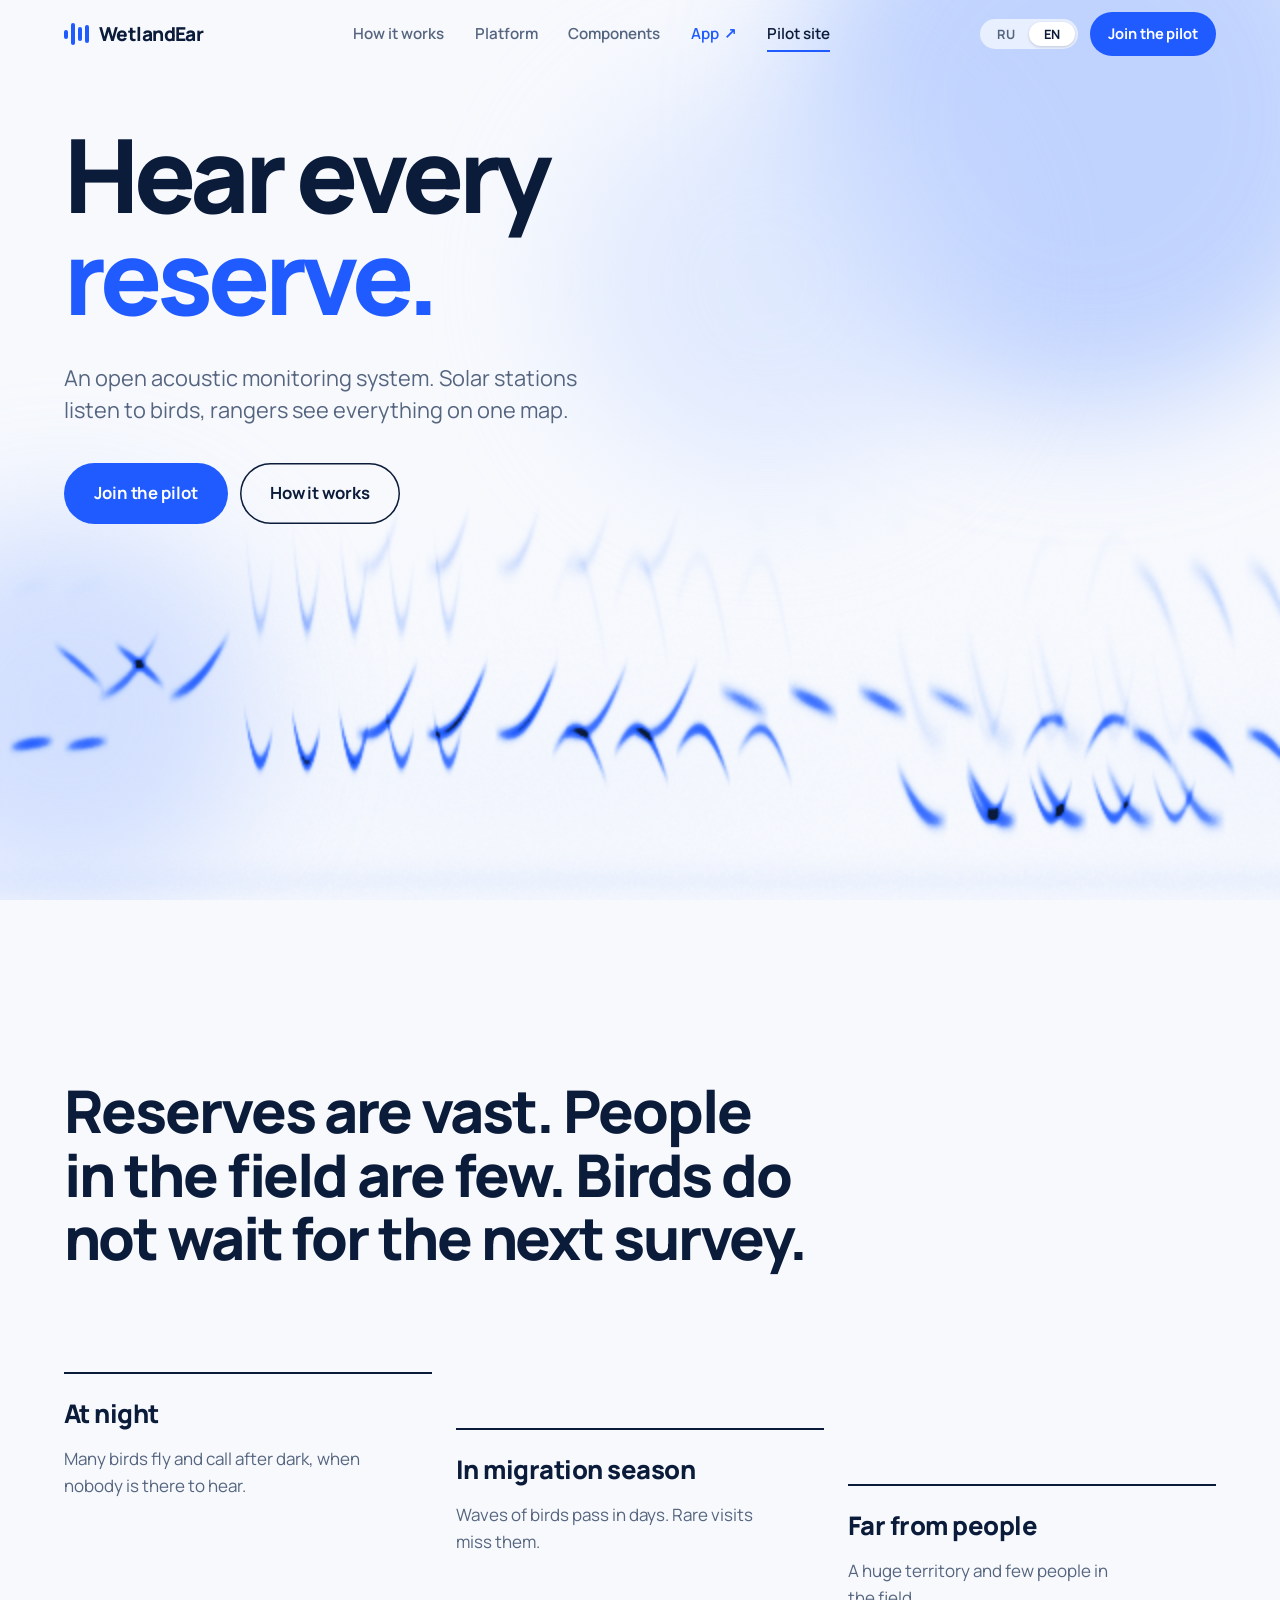
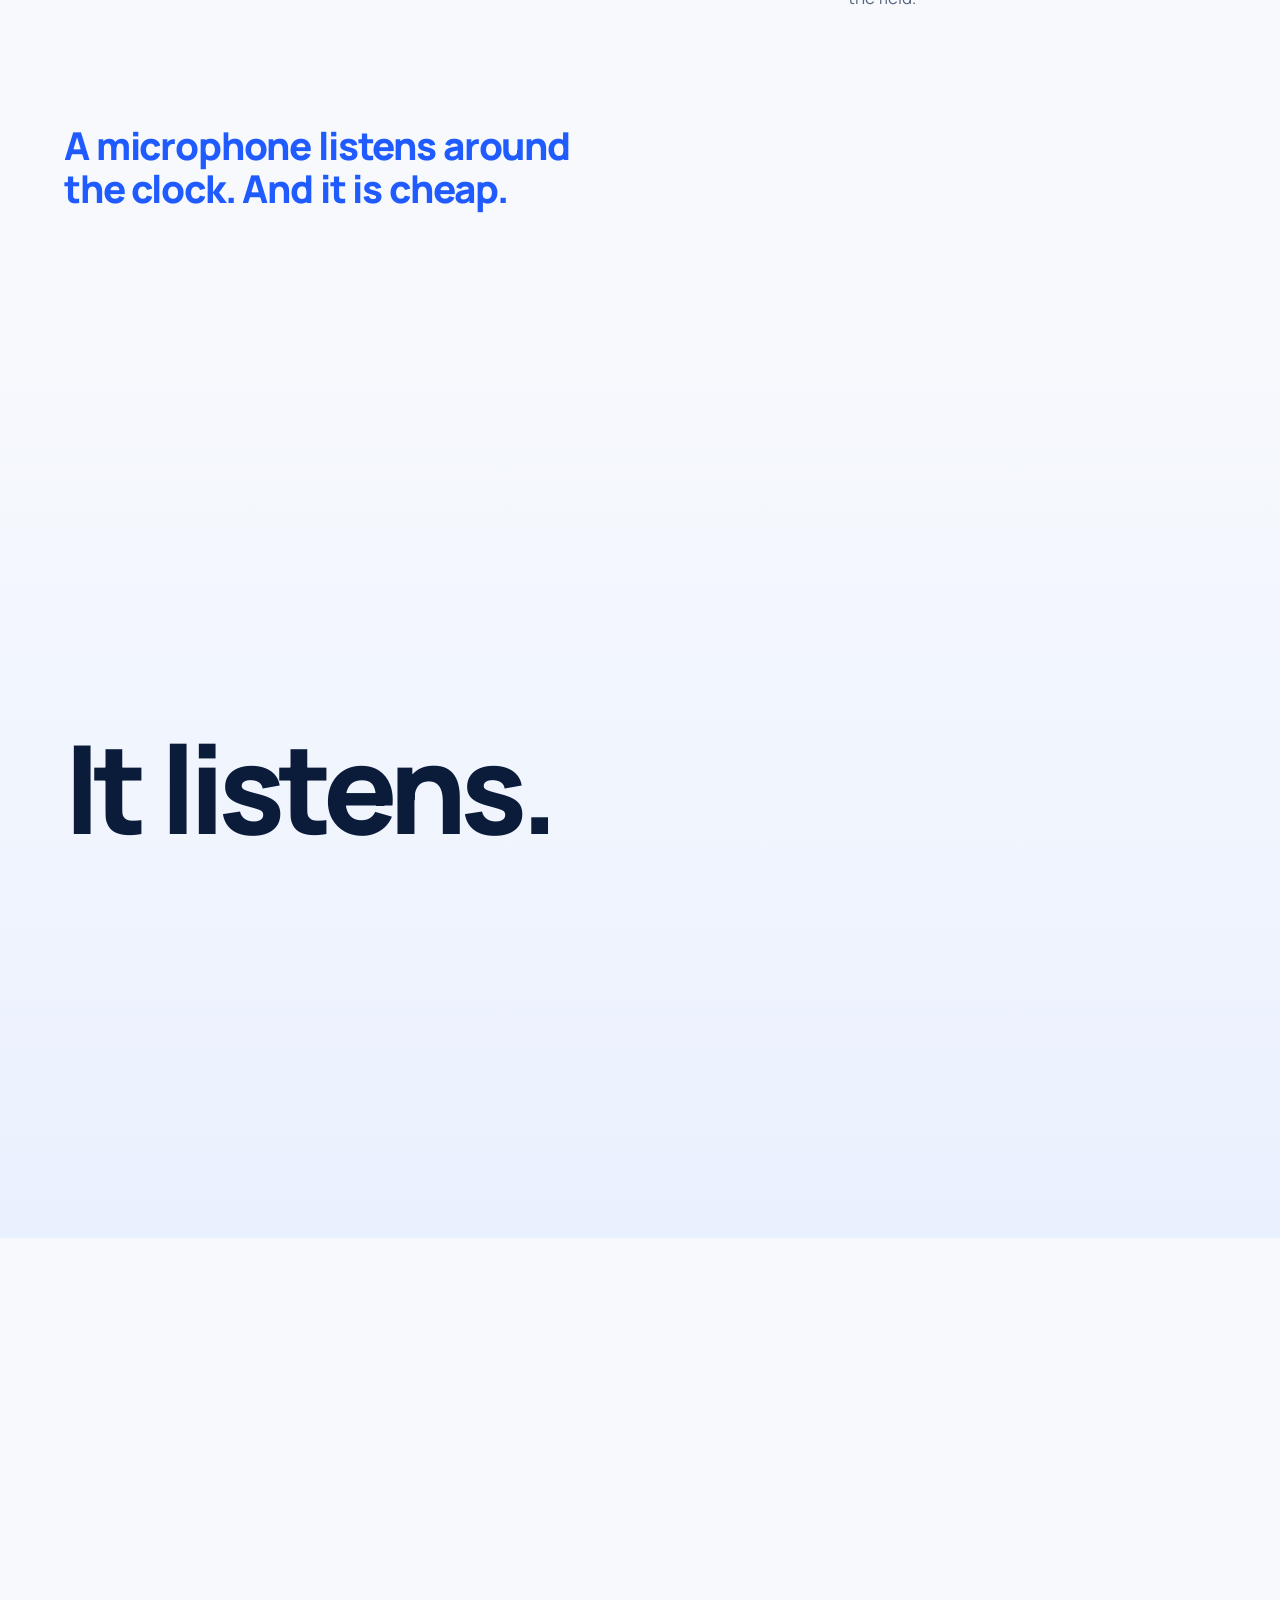
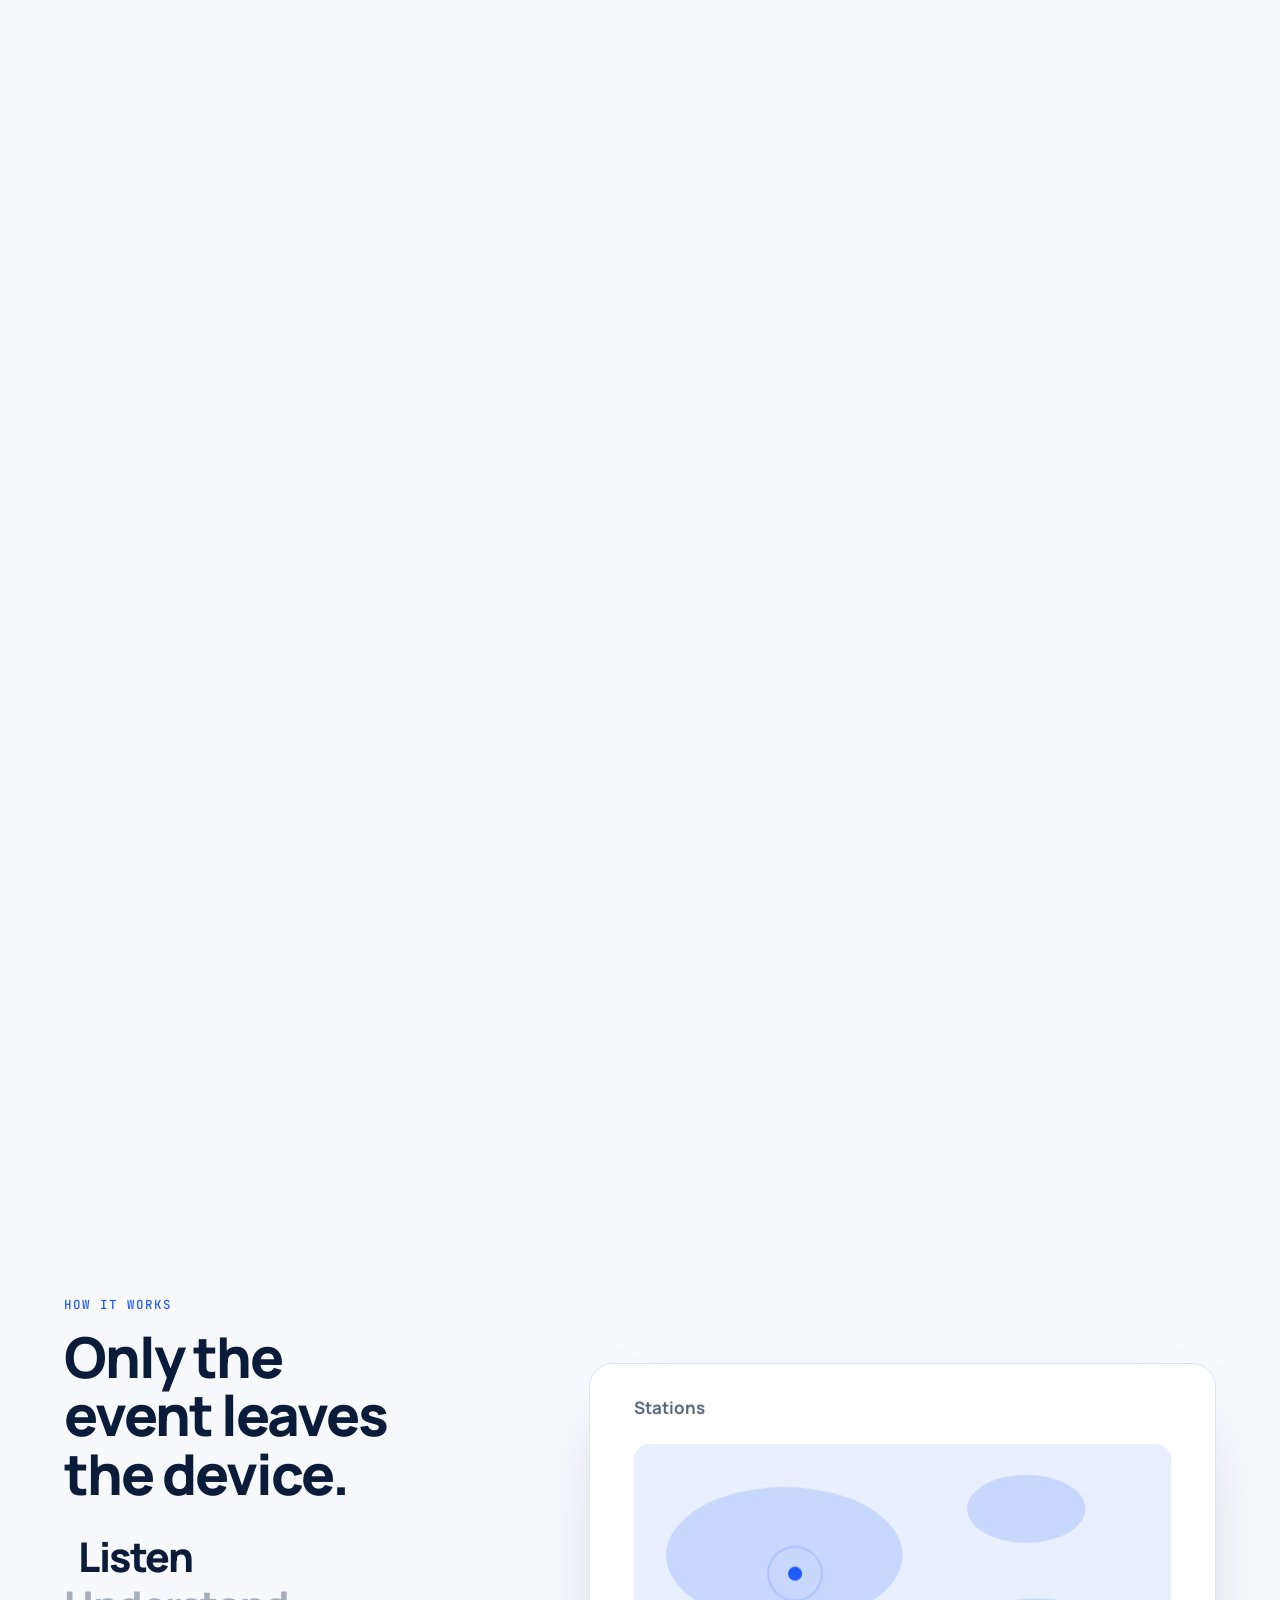
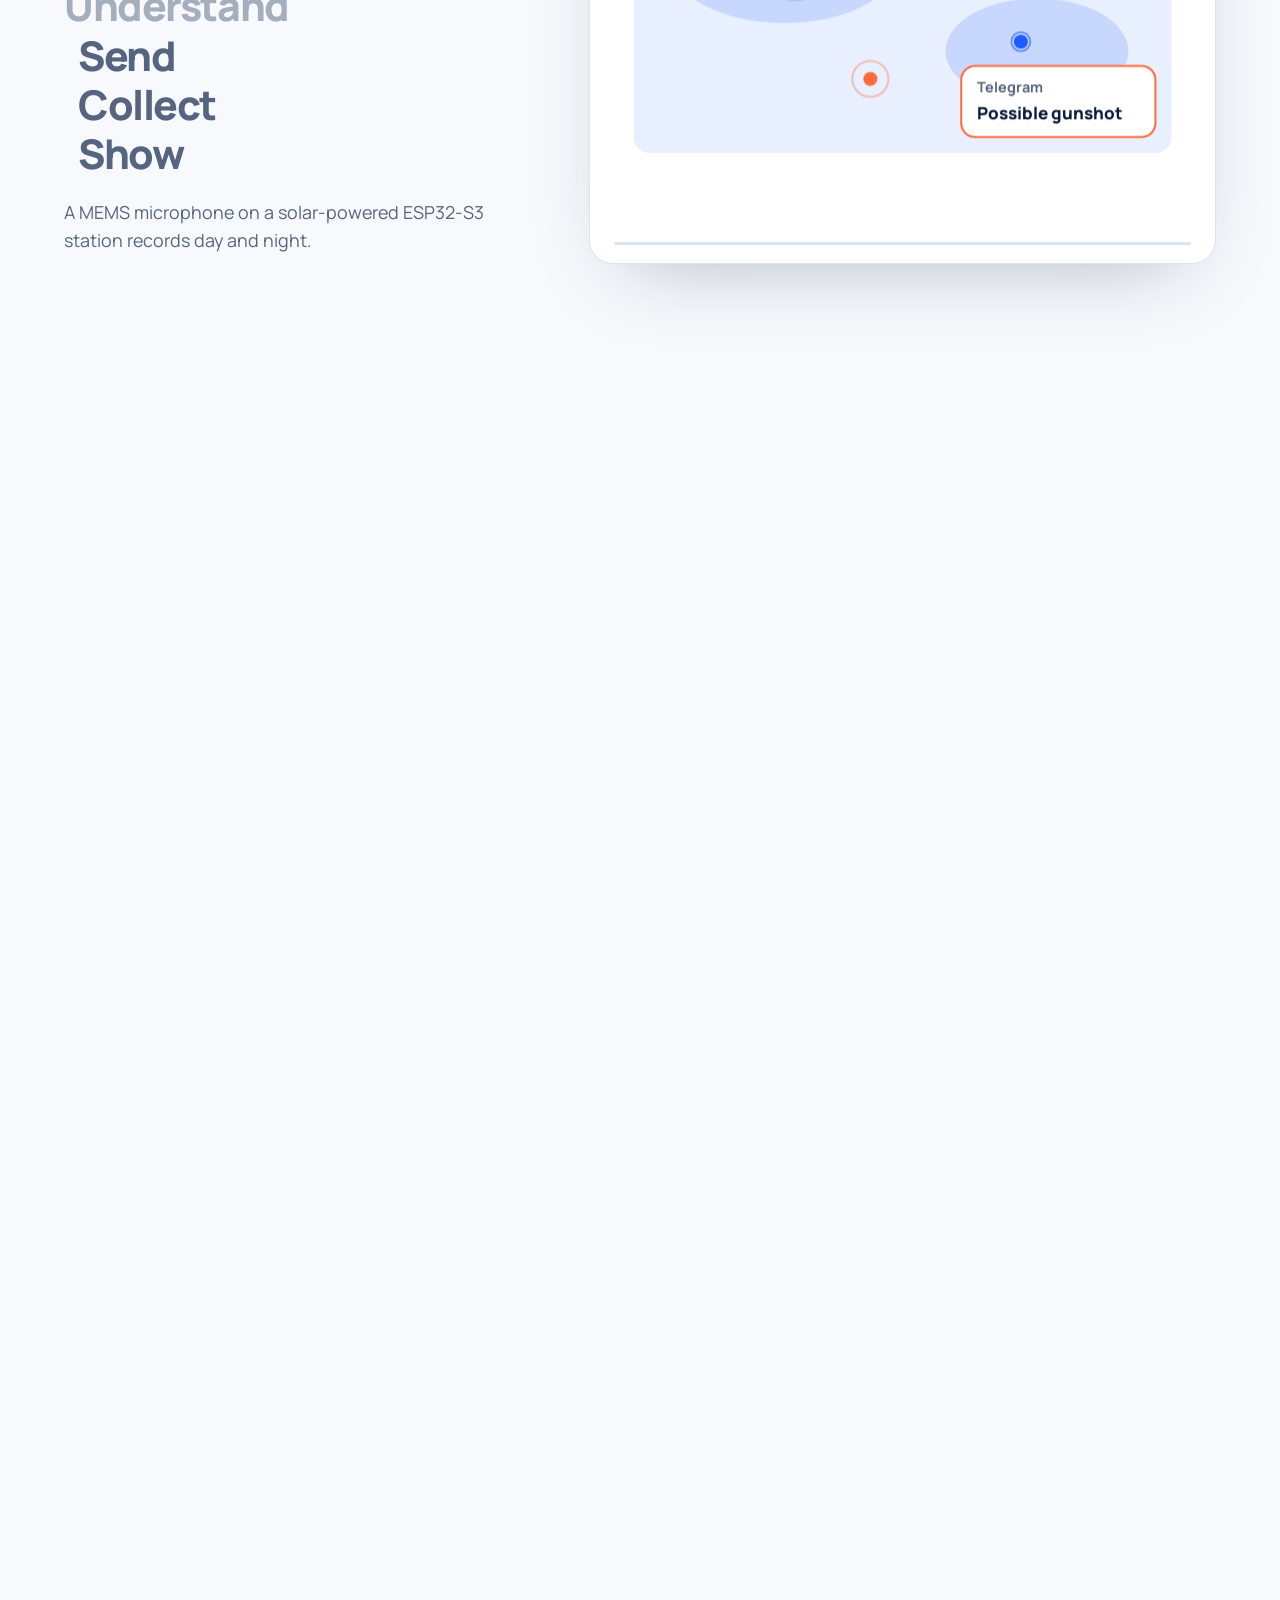
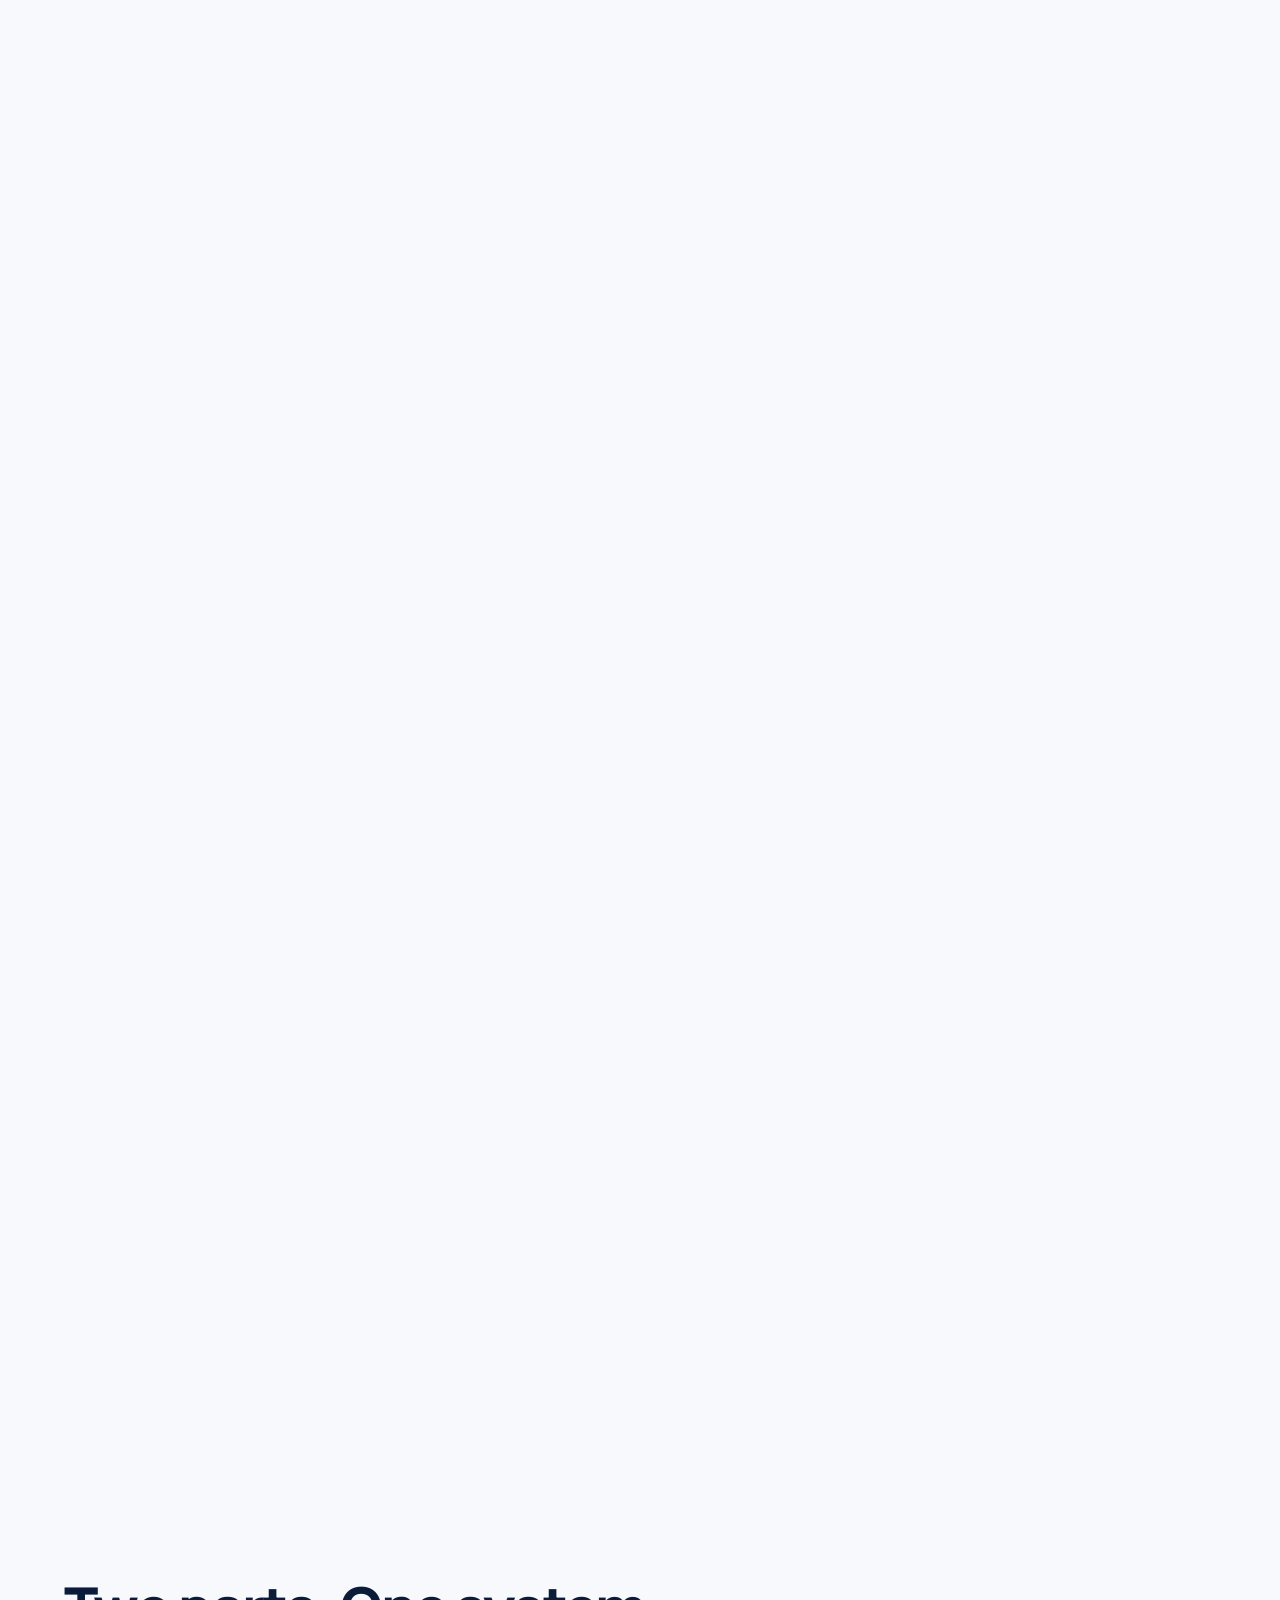
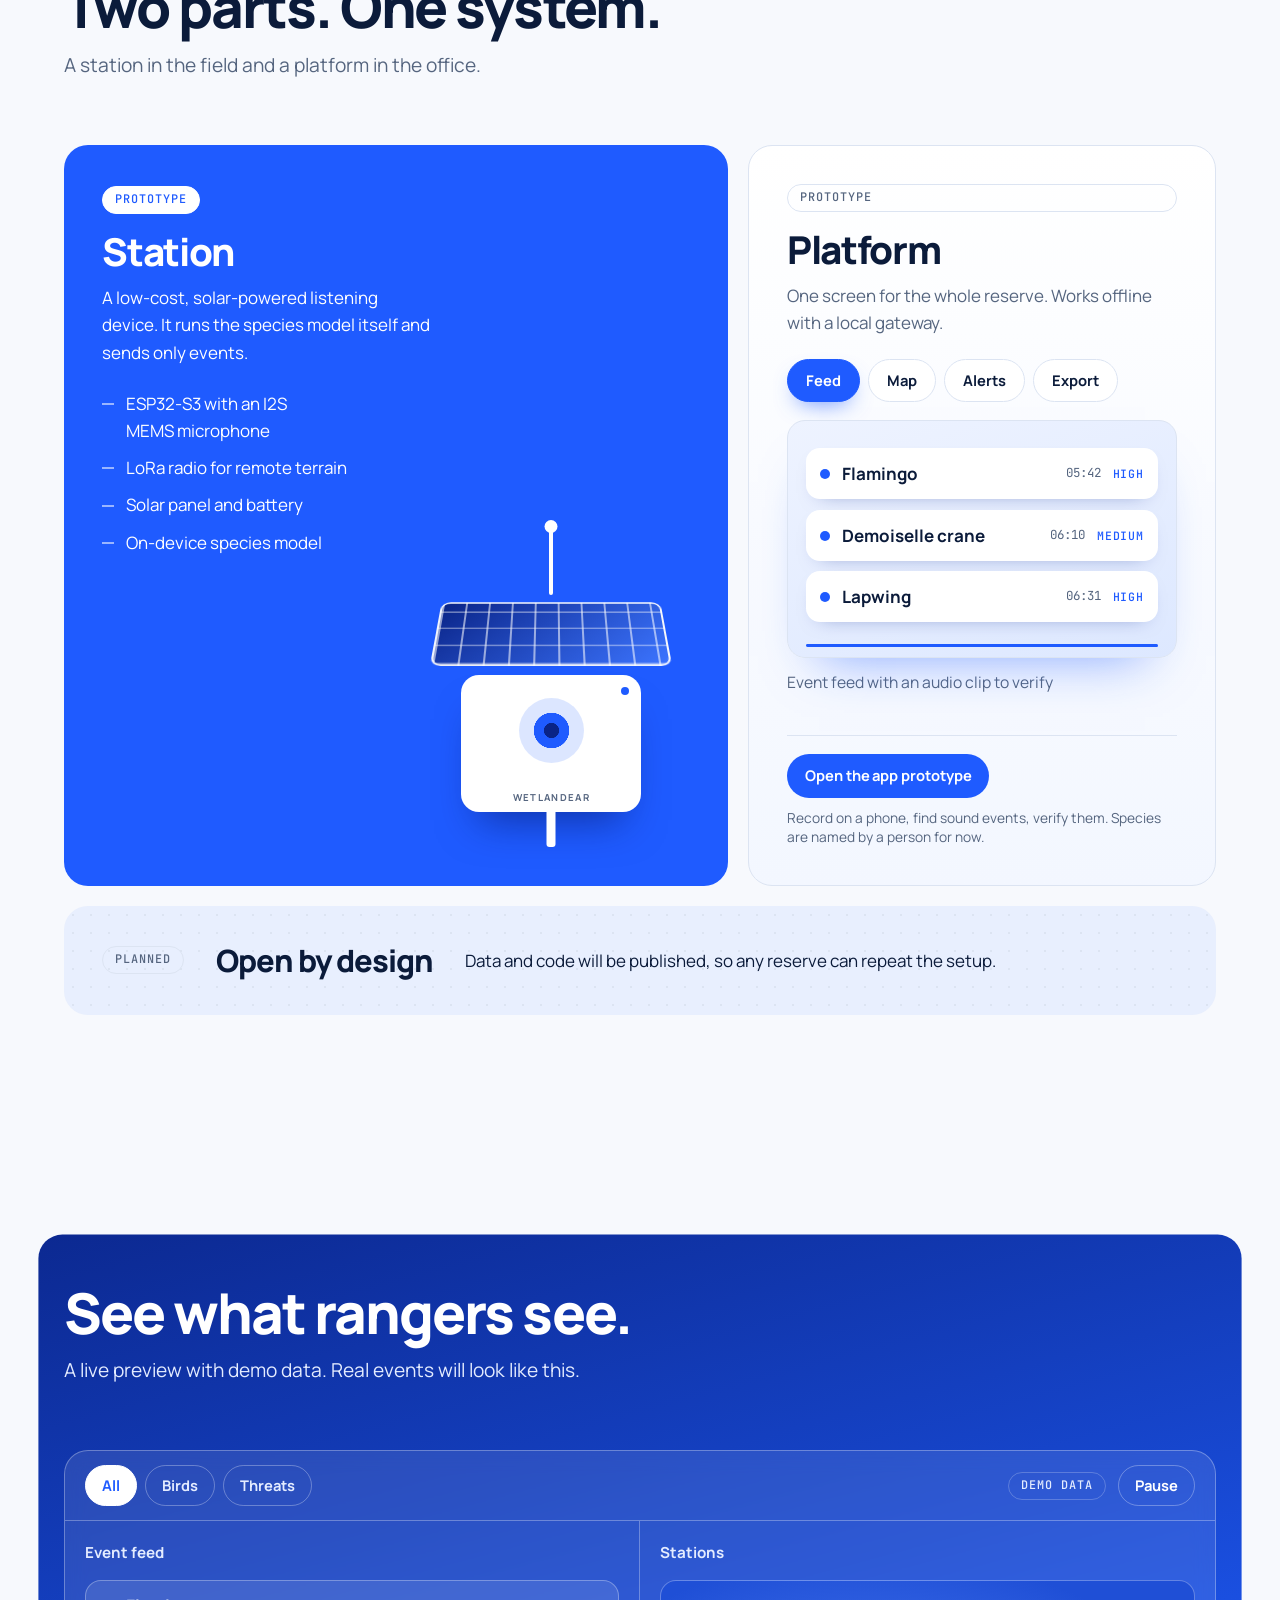
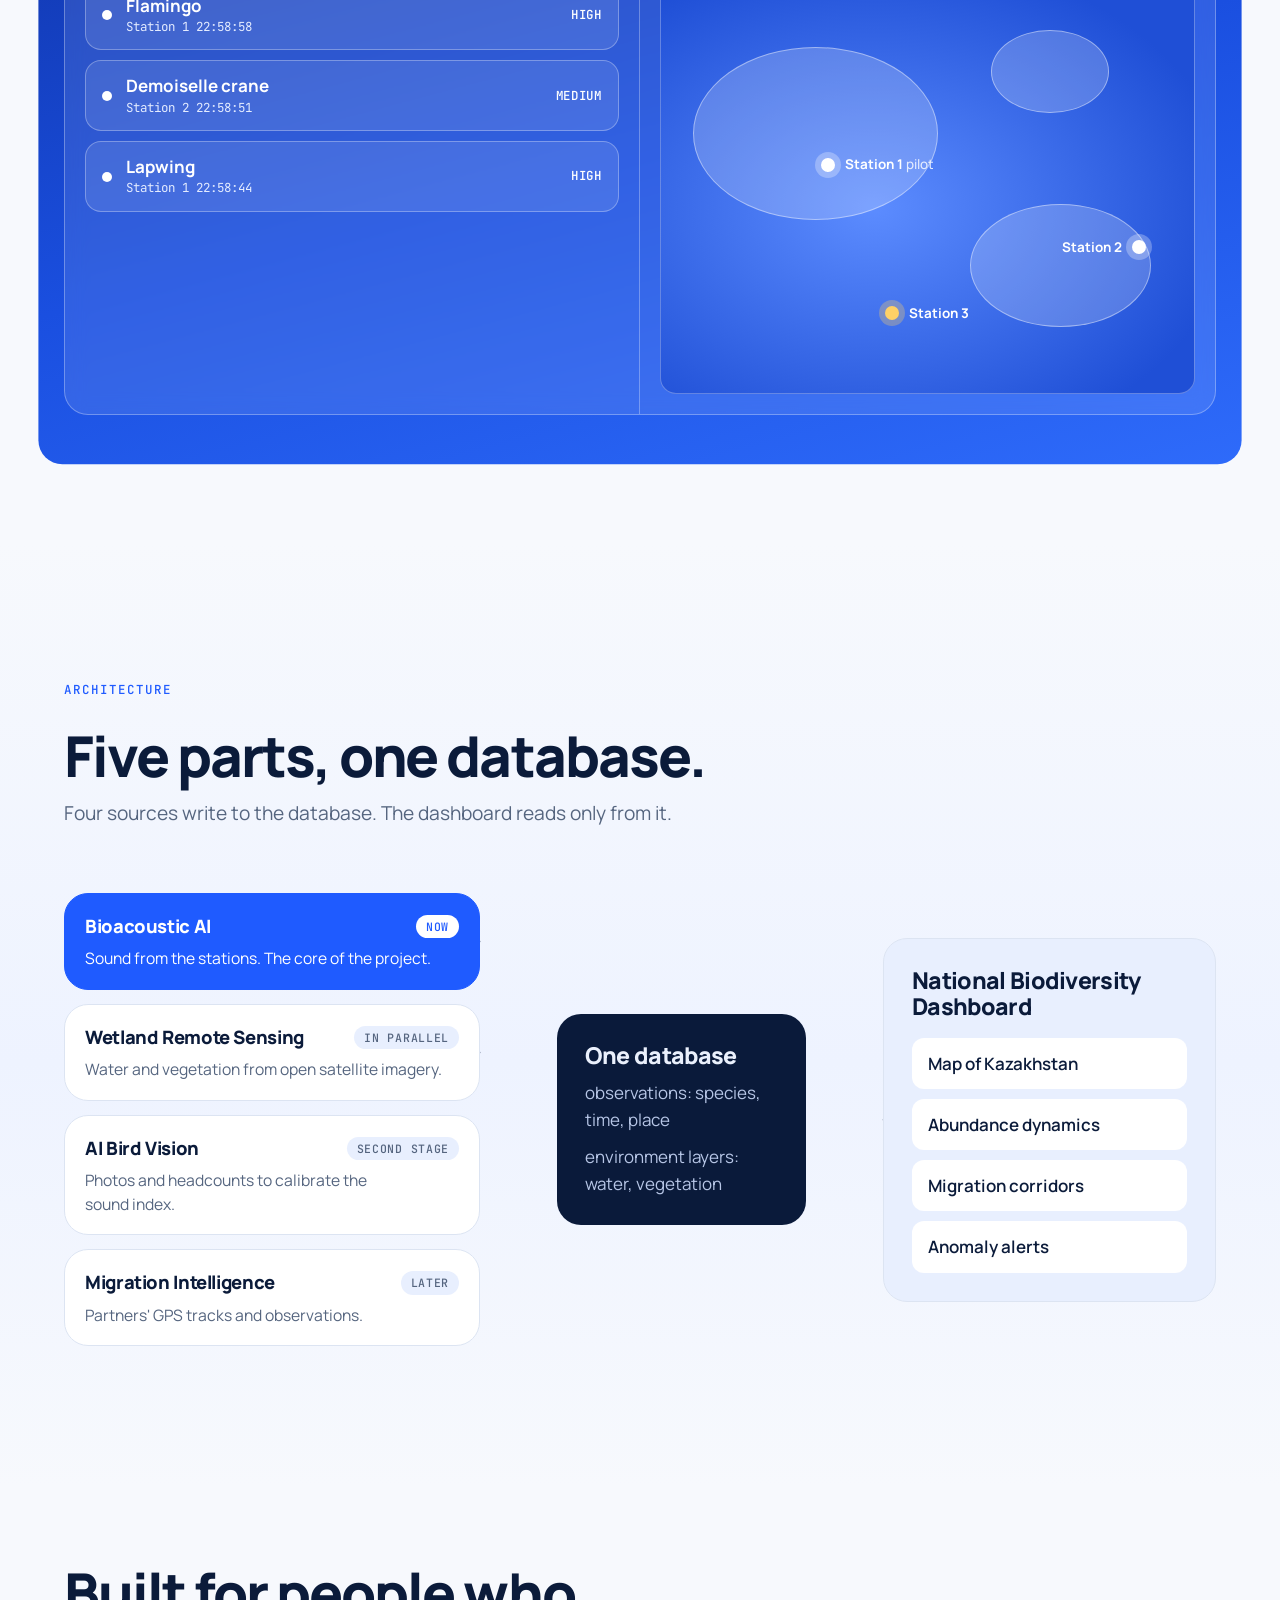
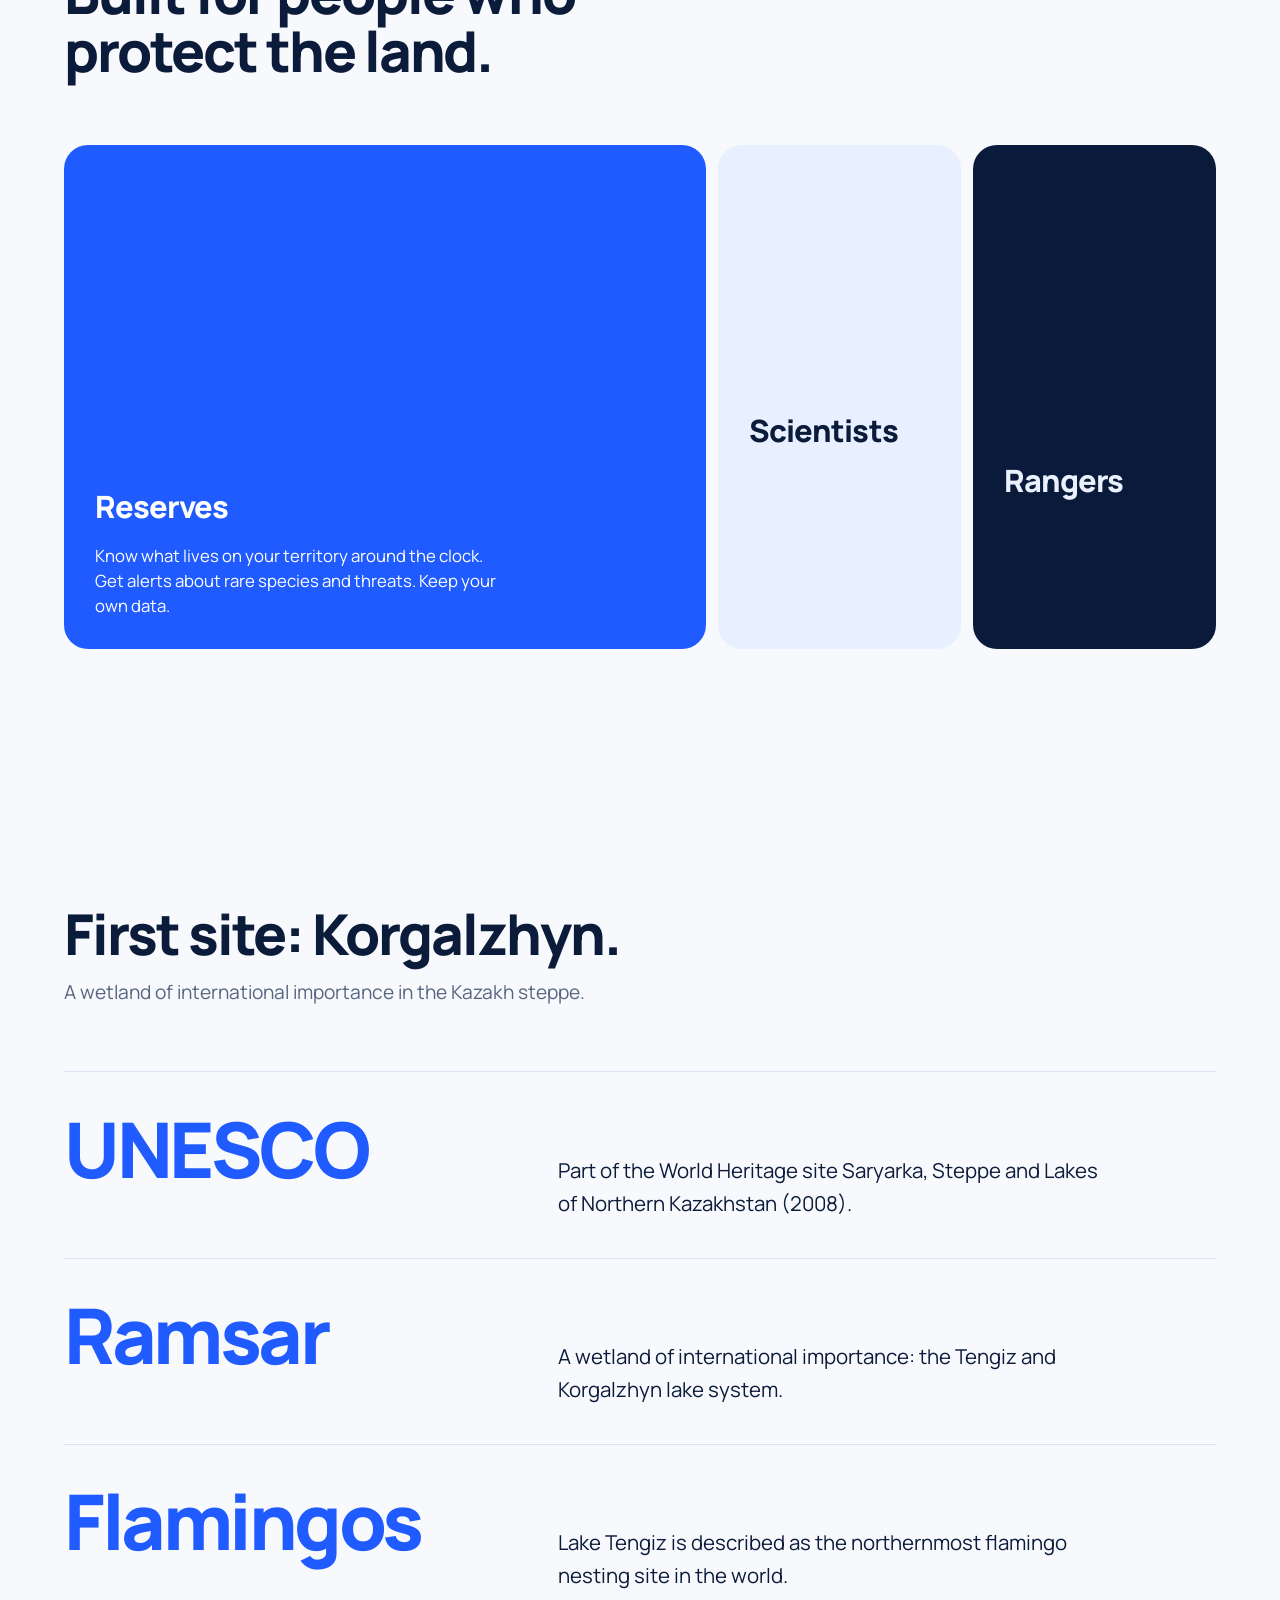
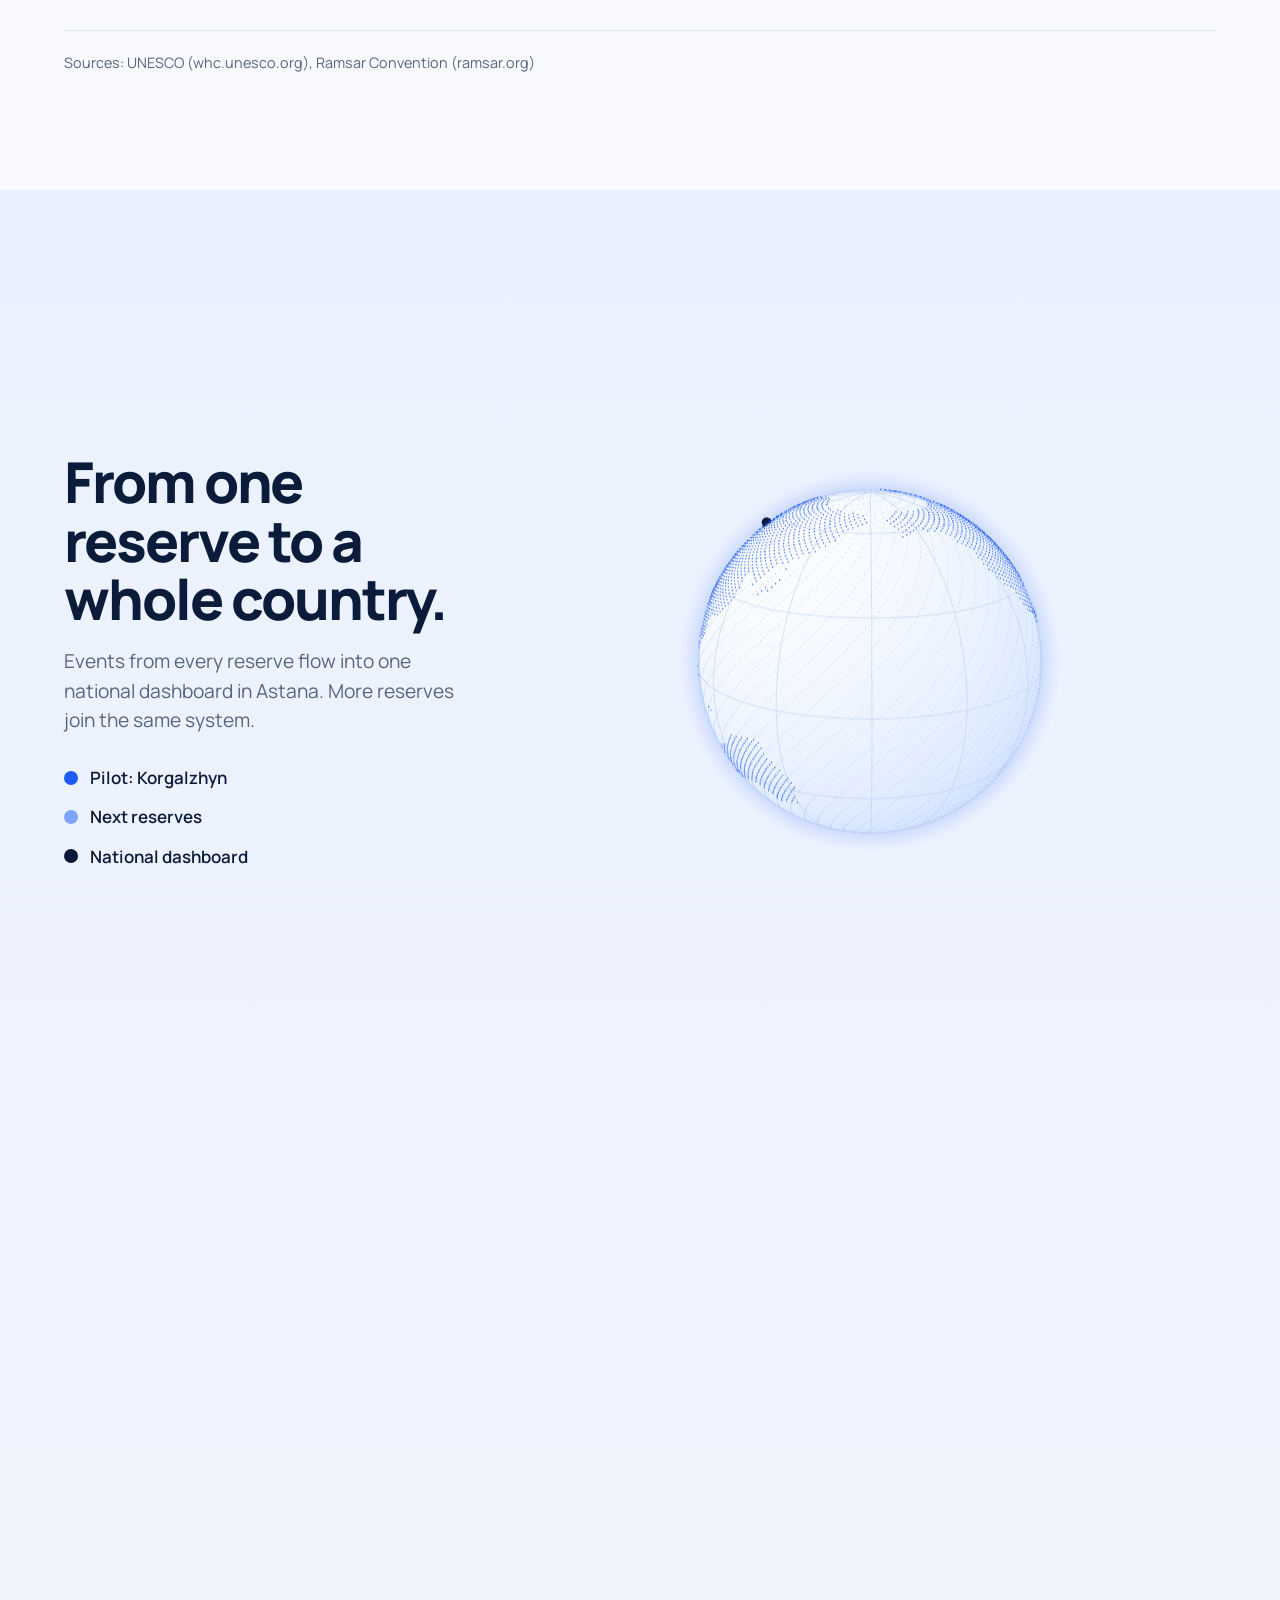
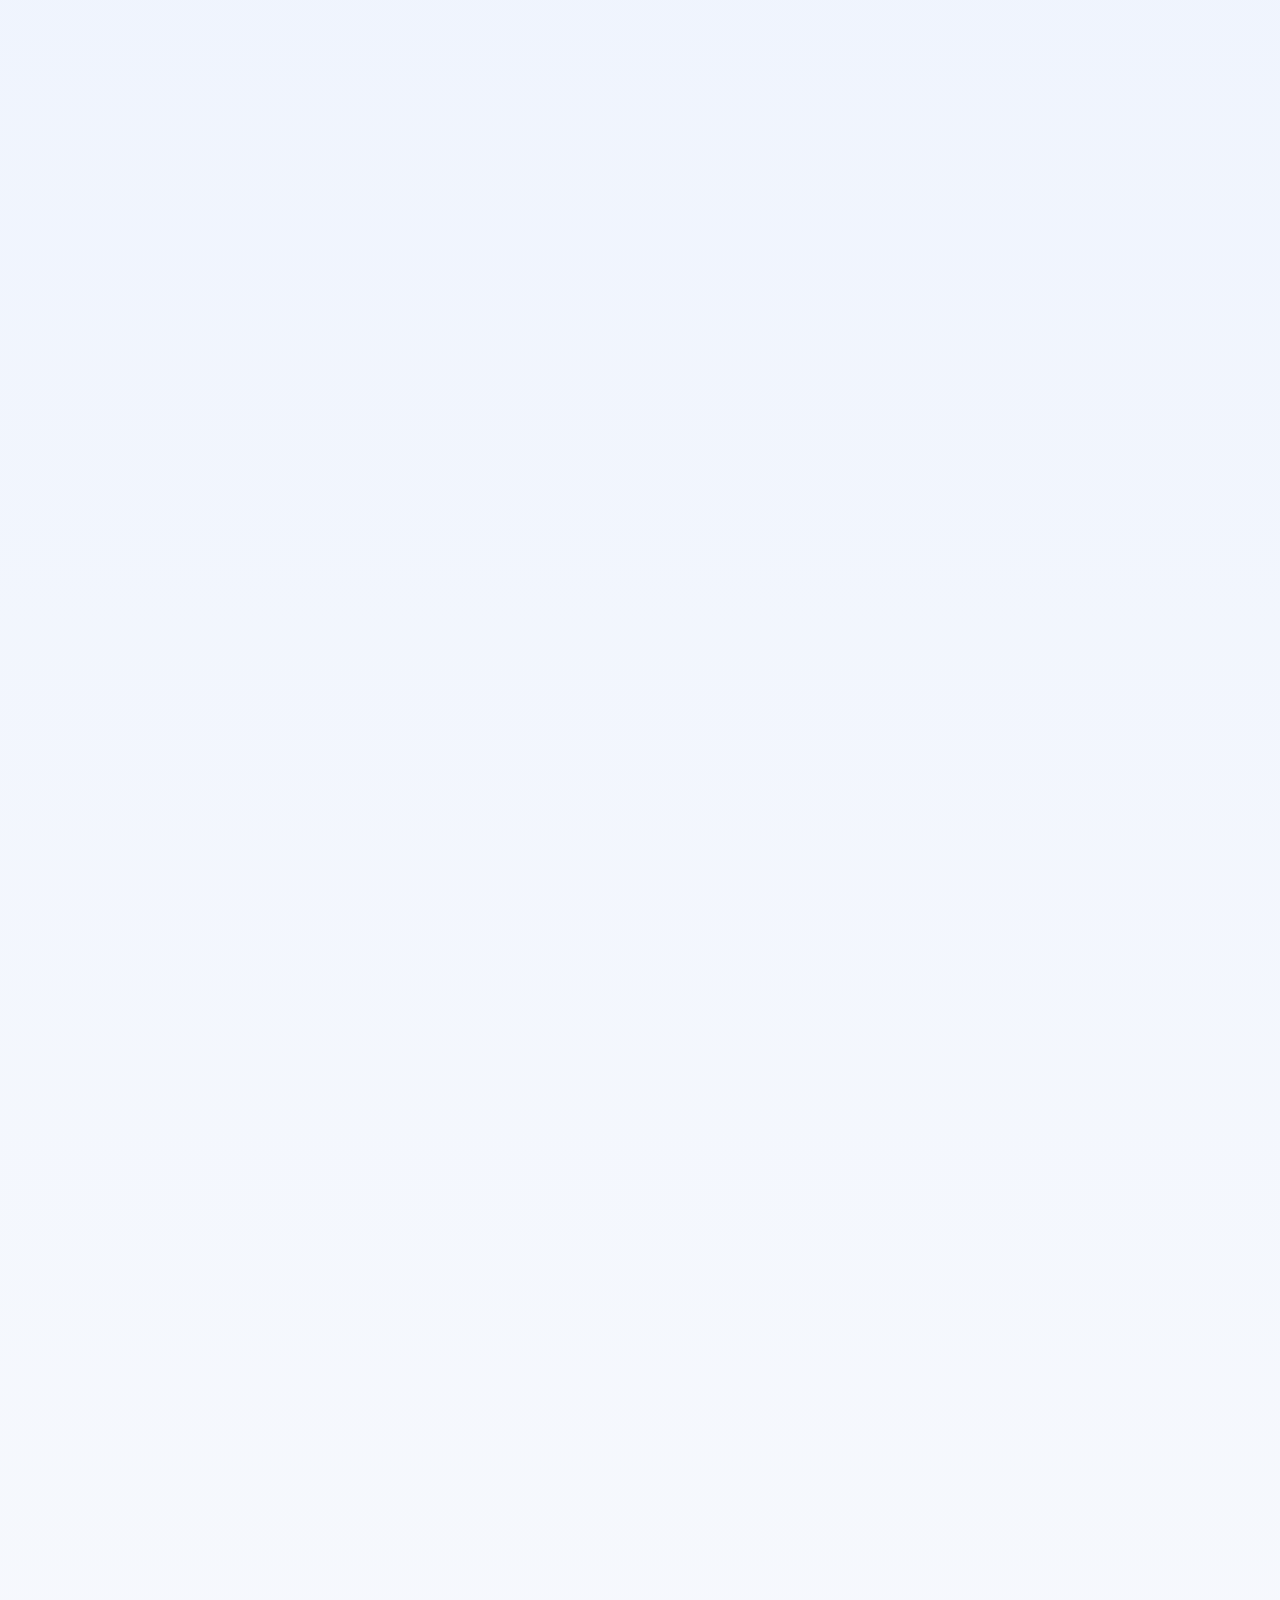
==== index.html @ c20ddc97 "Link the site to the app: nav link, Platform card button, Prototype badge, portfolio URL Co-Authored" ====
<!doctype html>
<html lang="en" class="i18n-pending">
<head>
<meta charset="utf-8">
<meta name="viewport" content="width=device-width,initial-scale=1,viewport-fit=cover">
<meta name="color-scheme" content="light">
<title>WetlandEar: acoustic monitoring for nature reserves</title>
<meta name="description" content="WetlandEar is an open acoustic monitoring system for nature reserves in Kazakhstan. Solar stations recognize birds on the device and rangers see everything on one map.">
<meta name="theme-color" content="#F7F9FD">
<meta property="og:title" content="WetlandEar: hear every reserve">
<meta property="og:description" content="Open acoustic monitoring for Kazakhstan's nature reserves. First site: Korgalzhyn.">
<meta property="og:type" content="website">
<meta property="og:url" content="https://wetlandear.tech/">
<link rel="canonical" href="https://wetlandear.tech/">
<link rel="icon" href="favicon.svg" type="image/svg+xml">
<link rel="preconnect" href="https://fonts.googleapis.com">
<link rel="preconnect" href="https://fonts.gstatic.com" crossorigin>
<link rel="stylesheet" href="https://fonts.googleapis.com/css2?family=Manrope:wght@300..800&family=JetBrains+Mono:wght@400;500;700&display=swap">
<link rel="stylesheet" href="css/style.css">
<script src="js/boot.js"></script>
<noscript><style>.i18n-pending body{opacity:1!important}.reveal{opacity:1!important;transform:none!important}.hero-h1 .line>span{transform:none!important}</style></noscript>
</head>
<body>
<a class="skip" href="#main" data-i18n="skip">Skip to content</a>
<div class="progress" aria-hidden="true"><i id="progBar"></i></div>

<header class="nav" id="nav">
  <div class="nav-in">
    <a class="logo" href="#top" aria-label="WetlandEar">
      <span class="logo-mark" aria-hidden="true"><i></i><i></i><i></i><i></i></span>
      <span class="logo-word">WetlandEar</span>
    </a>
    <nav class="nav-links" aria-label="Primary">
      <a href="#how" data-i18n="nav_how">How it works</a>
      <a href="#product" data-i18n="nav_product">Platform</a>
      <a href="#parts" data-i18n="nav_parts">Components</a>
      <a href="https://app.wetlandear.tech" rel="noopener" class="nav-app"><span data-i18n="nav_app">App</span> <i aria-hidden="true">&#8599;</i></a>
      <a href="#pilot" data-i18n="nav_pilot">Pilot site</a>
    </nav>
    <div class="nav-end">
      <div class="lang" role="group" aria-label="Language">
        <button type="button" data-lang="ru" aria-pressed="false">RU</button>
        <button type="button" data-lang="en" aria-pressed="true">EN</button>
      </div>
      <a class="btn btn-primary btn-sm" href="#join" data-i18n="cta">Join the pilot</a>
    </div>
  </div>
</header>

<main id="main">

  <section class="hero" id="top">
    <div class="aura" aria-hidden="true"><i></i><i></i><i></i></div>
    <canvas class="hero-canvas" id="heroCanvas" aria-hidden="true"></canvas>
    <div class="hero-in">
      <h1 class="hero-h1">
        <span class="line"><span data-i18n="hero_h1_a">Hear every</span></span>
        <span class="line"><span data-i18n="hero_h1_b">reserve.</span></span>
      </h1>
      <p class="hero-sub" data-i18n="hero_sub">An open acoustic monitoring system. Solar stations listen to birds, rangers see everything on one map.</p>
      <div class="hero-cta">
        <a class="btn btn-primary btn-lg mag" href="#join" data-i18n="cta">Join the pilot</a>
        <a class="btn btn-ghost btn-lg" href="#how" data-i18n="hero_cta2">How it works</a>
      </div>
    </div>
  </section>

  <section class="problem" id="problem">
    <div class="wrap">
      <p class="statement" id="statement" data-i18n="prob_statement">Reserves are vast. People in the field are few. Birds do not wait for the next survey.</p>
      <div class="prob-grid">
        <div class="prob-item reveal" style="--i:0">
          <h3 data-i18n="prob_1_t">At night</h3>
          <p data-i18n="prob_1_p">Many birds fly and call after dark, when nobody is there to hear.</p>
        </div>
        <div class="prob-item reveal" style="--i:1">
          <h3 data-i18n="prob_2_t">In migration season</h3>
          <p data-i18n="prob_2_p">Waves of birds pass in days. Rare visits miss them.</p>
        </div>
        <div class="prob-item reveal" style="--i:2">
          <h3 data-i18n="prob_3_t">Far from people</h3>
          <p data-i18n="prob_3_p">A huge territory and few people in the field.</p>
        </div>
      </div>
      <p class="prob-close reveal" data-i18n="prob_close">A microphone listens around the clock. And it is cheap.</p>
    </div>
  </section>

  <section class="mani" id="mani">
    <div class="mani-pin" id="maniPin">
      <div class="mani-words">
        <p class="mw on" data-i="0" data-i18n="mani_1">It listens.</p>
        <p class="mw" data-i="1" data-i18n="mani_2">It understands.</p>
        <p class="mw" data-i="2" data-i18n="mani_3">It tells you.</p>
      </div>
    </div>
  </section>

  <section class="how" id="how">
    <div class="how-pin" id="howPin">
      <div class="wrap how-grid">
        <div class="how-copy">
          <p class="eyebrow" data-i18n="how_eyebrow">How it works</p>
          <h2 data-i18n="how_h2">Only the event leaves the device.</h2>
          <ol class="steps" id="steps">
            <li class="step on" data-step="0"><button type="button" data-i18n="s1_t">Listen</button></li>
            <li class="step" data-step="1"><button type="button" data-i18n="s2_t">Understand</button></li>
            <li class="step" data-step="2"><button type="button" data-i18n="s3_t">Send</button></li>
            <li class="step" data-step="3"><button type="button" data-i18n="s4_t">Collect</button></li>
            <li class="step" data-step="4"><button type="button" data-i18n="s5_t">Show</button></li>
          </ol>
          <div class="descs" id="descs">
            <p class="desc on" data-step="0" data-i18n="s1_p">A MEMS microphone on a solar-powered ESP32-S3 station records day and night.</p>
            <p class="desc" data-step="1" data-i18n="s2_p">A small model names the species on the device itself. The raw audio stays there.</p>
            <p class="desc" data-step="2" data-i18n="s3_p">LoRa carries the species, the time and the confidence. A tiny message, not a recording.</p>
            <p class="desc" data-step="3" data-i18n="s4_p">A gateway in the reserve office receives the events. No internet needed.</p>
            <p class="desc" data-step="4" data-i18n="s5_p">Rangers get an event feed, a map of stations and Telegram alerts.</p>
          </div>
        </div>
        <div class="how-stage">
          <canvas id="stage" aria-label="Animated diagram of the signal path from microphone to dashboard" role="img"></canvas>
          <div class="how-bar" aria-hidden="true"><i id="howBar"></i></div>
        </div>
      </div>
    </div>
  </section>

  <section class="product" id="product">
    <div class="wrap">
      <div class="sec-head reveal">
        <h2 data-i18n="prod_h2">Two parts. One system.</h2>
        <p class="lead" data-i18n="prod_sub">A station in the field and a platform in the office.</p>
      </div>
      <div class="bento">
        <article class="b b-node reveal" style="--i:0">
          <span class="badge badge-on" data-i18n="node_badge">Prototype</span>
          <h3 data-i18n="node_t">Station</h3>
          <p data-i18n="node_p">A low-cost, solar-powered listening device. It runs the species model itself and sends only events.</p>
          <ul class="specs">
            <li data-i18n="node_li1">ESP32-S3 with an I2S MEMS microphone</li>
            <li data-i18n="node_li2">LoRa radio for remote terrain</li>
            <li data-i18n="node_li3">Solar panel and battery</li>
            <li data-i18n="node_li4">On-device species model</li>
          </ul>
          <div class="device" aria-hidden="true">
            <span class="d-antenna"></span>
            <span class="d-panel"></span>
            <span class="d-body"><span class="d-mic"></span><span class="d-led"></span><span class="d-label">WetlandEar</span></span>
            <span class="d-stand"></span>
          </div>
        </article>
        <article class="b b-plat reveal" style="--i:1">
          <span class="badge" data-i18n="plat_badge">Prototype</span>
          <h3 data-i18n="plat_t">Platform</h3>
          <p data-i18n="plat_p">One screen for the whole reserve. Works offline with a local gateway.</p>
          <div class="ptabs" role="tablist">
            <button type="button" role="tab" class="on" aria-selected="true" data-pv="0" data-i18n="pt_feed">Feed</button>
            <button type="button" role="tab" aria-selected="false" data-pv="1" data-i18n="pt_map">Map</button>
            <button type="button" role="tab" aria-selected="false" data-pv="2" data-i18n="pt_alert">Alerts</button>
            <button type="button" role="tab" aria-selected="false" data-pv="3" data-i18n="pt_export">Export</button>
          </div>
          <div class="pview" id="pview">
            <div class="pv on" data-pv="0">
              <div class="pr" style="--n:0"><span class="pk"></span><b data-i18n="ev_flamingo">Flamingo</b><em>05:42</em><i data-i18n="c_high">high</i></div>
              <div class="pr" style="--n:1"><span class="pk"></span><b data-i18n="ev_crane">Demoiselle crane</b><em>06:10</em><i data-i18n="c_medium">medium</i></div>
              <div class="pr" style="--n:2"><span class="pk"></span><b data-i18n="ev_lapwing">Lapwing</b><em>06:31</em><i data-i18n="c_high">high</i></div>
            </div>
            <div class="pv" data-pv="1">
              <div class="pmap"><span class="lk a"></span><span class="lk b"></span><span class="pd d1"></span><span class="pd d2"></span><span class="pd d3"></span></div>
            </div>
            <div class="pv" data-pv="2">
              <div class="tg" style="--n:0"><small>Telegram</small><b data-i18n="ev_gunshot">Possible gunshot</b><span data-i18n="st_3">Station 3</span></div>
              <div class="tg tg2" style="--n:1"><small>Telegram</small><b data-i18n="ev_engine">Engine noise</b><span data-i18n="st_3">Station 3</span></div>
            </div>
            <div class="pv" data-pv="3">
              <div class="pf" style="--n:0"><b>CSV</b><i><u></u></i></div>
              <div class="pf" style="--n:1"><b>Darwin Core</b><i><u></u></i></div>
              <div class="pg" style="--n:2">GBIF</div>
            </div>
            <span class="pbar" id="pbar"><i id="pbarFill"></i></span>
          </div>
          <p class="pcap" id="pcap" data-i18n="plat_li1">Event feed with an audio clip to verify</p>
          <div class="plat-app">
            <a class="btn btn-primary btn-sm" href="https://app.wetlandear.tech" rel="noopener" data-i18n="app_open">Open the app prototype</a>
            <small data-i18n="app_note">Record on a phone, find sound events, verify them. Species are named by a person for now.</small>
          </div>
        </article>
        <article class="b b-open reveal" style="--i:2">
          <span class="badge" data-i18n="open_badge">Planned</span>
          <h3 data-i18n="open_t">Open by design</h3>
          <p data-i18n="open_p">Data and code will be published, so any reserve can repeat the setup.</p>
        </article>
      </div>
    </div>
  </section>

  <section class="demo" id="demo">
    <div class="demo-shell" id="demoShell">
      <div class="wrap">
        <div class="sec-head">
          <h2 data-i18n="demo_h2">See what rangers see.</h2>
          <p class="lead" data-i18n="demo_sub">A live preview with demo data. Real events will look like this.</p>
        </div>
        <div class="app" role="region" aria-label="Interface preview">
          <div class="app-top">
            <div class="chips" role="group" aria-label="Filter">
              <button type="button" class="on" data-f="all" data-i18n="f_all">All</button>
              <button type="button" data-f="bird" data-i18n="f_birds">Birds</button>
              <button type="button" data-f="threat" data-i18n="f_threats">Threats</button>
            </div>
            <div class="app-tools">
              <span class="badge badge-demo" data-i18n="demo_badge">Demo data</span>
              <button type="button" class="btn-tool" id="demoToggle" data-i18n="demo_pause">Pause</button>
            </div>
          </div>
          <div class="app-body">
            <div class="feed">
              <h3 data-i18n="demo_feed">Event feed</h3>
              <ul id="feed" data-f="all"></ul>
              <p class="empty" id="feedEmpty" data-i18n="demo_empty" hidden>Listening...</p>
            </div>
            <div class="map">
              <h3 data-i18n="demo_map">Stations</h3>
              <div class="map-box" id="mapBox">
                <span class="lake l1"></span><span class="lake l2"></span><span class="lake l3"></span>
                <button type="button" class="st s1" data-st="0"><span class="pin"></span><span class="st-l"><span data-i18n="st_1">Station 1</span> <em data-i18n="st_pilot">pilot</em></span></button>
                <button type="button" class="st s2" data-st="1"><span class="pin"></span><span class="st-l" data-i18n="st_2">Station 2</span></button>
                <button type="button" class="st s3" data-st="2"><span class="pin"></span><span class="st-l" data-i18n="st_3">Station 3</span></button>
                <div class="toast" id="toast" role="status"></div>
              </div>
            </div>
          </div>
        </div>
      </div>
    </div>
  </section>

  <section class="parts" id="parts">
    <div class="wrap">
      <div class="sec-head reveal">
        <p class="eyebrow" data-i18n="parts_eyebrow">Architecture</p>
        <h2 data-i18n="parts_h2">Five parts, one database.</h2>
        <p class="lead" data-i18n="parts_sub">Four sources write to the database. The dashboard reads only from it.</p>
      </div>
      <div class="arch" id="arch">
        <svg class="arch-svg" id="archSvg" aria-hidden="true"></svg>
        <ul class="src-list">
          <li class="src core" data-src="0">
            <div class="src-top"><span class="src-name">Bioacoustic AI</span><span class="chip chip-now" data-i18n="p1_s">Now</span></div>
            <p data-i18n="p1_d">Sound from the stations. The core of the project.</p>
          </li>
          <li class="src" data-src="1">
            <div class="src-top"><span class="src-name">Wetland Remote Sensing</span><span class="chip" data-i18n="p2_s">In parallel</span></div>
            <p data-i18n="p2_d">Water and vegetation from open satellite imagery.</p>
          </li>
          <li class="src" data-src="2">
            <div class="src-top"><span class="src-name">AI Bird Vision</span><span class="chip" data-i18n="p3_s">Second stage</span></div>
            <p data-i18n="p3_d">Photos and headcounts to calibrate the sound index.</p>
          </li>
          <li class="src" data-src="3">
            <div class="src-top"><span class="src-name">Migration Intelligence</span><span class="chip" data-i18n="p4_s">Later</span></div>
            <p data-i18n="p4_d">Partners' GPS tracks and observations.</p>
          </li>
        </ul>
        <div class="db" id="archDb">
          <h3 data-i18n="db_t">One database</h3>
          <p data-i18n="db_d1">observations: species, time, place</p>
          <p data-i18n="db_d2">environment layers: water, vegetation</p>
        </div>
        <div class="dash" id="archDash">
          <h3>National Biodiversity Dashboard</h3>
          <ul>
            <li data-i18n="dash_i1">Map of Kazakhstan</li>
            <li data-i18n="dash_i2">Abundance dynamics</li>
            <li data-i18n="dash_i3">Migration corridors</li>
            <li data-i18n="dash_i4">Anomaly alerts</li>
          </ul>
        </div>
      </div>
    </div>
  </section>

  <section class="for" id="for">
    <div class="wrap">
      <h2 class="reveal" data-i18n="for_h2">Built for people who protect the land.</h2>
      <div class="acc reveal" id="acc" style="--i:1">
        <article class="acc-p p-blue on" tabindex="0">
          <h3 data-i18n="for_1_t">Reserves</h3>
          <p data-i18n="for_1_p">Know what lives on your territory around the clock. Get alerts about rare species and threats. Keep your own data.</p>
        </article>
        <article class="acc-p p-sky" tabindex="0">
          <h3 data-i18n="for_2_t">Scientists</h3>
          <p data-i18n="for_2_p">Labeled recordings from the Kazakh steppe, BirdNET and Perch tested on local species, export in Darwin Core.</p>
        </article>
        <article class="acc-p p-ink" tabindex="0">
          <h3 data-i18n="for_3_t">Rangers</h3>
          <p data-i18n="for_3_p">Alerts in Telegram, a map of stations, nothing complicated to set up.</p>
        </article>
      </div>
    </div>
  </section>

  <section class="pilot" id="pilot">
    <div class="wrap">
      <div class="sec-head reveal">
        <h2 data-i18n="pilot_h2">First site: Korgalzhyn.</h2>
        <p class="lead" data-i18n="pilot_sub">A wetland of international importance in the Kazakh steppe.</p>
      </div>
      <div class="rows">
        <div class="row reveal" style="--i:0"><h3 data-i18n="pil_1_t">UNESCO</h3><p data-i18n="pil_1_p">Part of the World Heritage site Saryarka, Steppe and Lakes of Northern Kazakhstan (2008).</p></div>
        <div class="row reveal" style="--i:1"><h3 data-i18n="pil_2_t">Ramsar</h3><p data-i18n="pil_2_p">A wetland of international importance: the Tengiz and Korgalzhyn lake system.</p></div>
        <div class="row reveal" style="--i:2"><h3 data-i18n="pil_3_t">Flamingos</h3><p data-i18n="pil_3_p">Lake Tengiz is described as the northernmost flamingo nesting site in the world.</p></div>
      </div>
      <p class="note" data-i18n="pilot_src">Sources: UNESCO (whc.unesco.org), Ramsar Convention (ramsar.org)</p>
    </div>
  </section>

  <section class="globe" id="globe">
    <div class="globe-pin" id="globePin">
      <div class="wrap globe-grid">
        <div class="globe-copy">
          <h2 data-i18n="globe_h2">From one reserve to a whole country.</h2>
          <p class="lead" data-i18n="globe_p">Events from every reserve flow into one national dashboard in Astana. More reserves join the same system.</p>
          <ul class="legend">
            <li><span class="lg lg-pilot"></span><span data-i18n="leg_pilot">Pilot: Korgalzhyn</span></li>
            <li><span class="lg lg-next"></span><span data-i18n="leg_next">Next reserves</span></li>
            <li><span class="lg lg-dash"></span><span data-i18n="leg_dash">National dashboard</span></li>
          </ul>
        </div>
        <div class="globe-stage">
          <canvas id="globeCanvas" role="img" aria-label="Rotating globe that settles on Kazakhstan and sends events to Astana"></canvas>
          <span class="glabel" id="lblAstana" data-i18n="lbl_astana">Astana</span>
          <span class="glabel glabel-sm" id="lblKorg" data-i18n="lbl_korg">Korgalzhyn</span>
        </div>
      </div>
    </div>
  </section>

  <section class="proof" id="proof">
    <div class="wrap">
      <div class="sec-head reveal">
        <p class="eyebrow" data-i18n="proof_eyebrow">Validation</p>
        <h2 data-i18n="proof_h2">How we test it.</h2>
      </div>
      <div class="proof-grid">
        <div class="proof-item reveal" style="--i:0"><h3 data-i18n="pr1_t">Baseline</h3><p data-i18n="pr1_p">BirdNET and Perch on existing recordings give a first accuracy table by species.</p></div>
        <div class="proof-item reveal" style="--i:1"><h3 data-i18n="pr2_t">Own dataset</h3><p data-i18n="pr2_p">Korgalzhyn recordings labeled with the reserve's ornithologist, so the accuracy is verified.</p></div>
        <div class="proof-item reveal" style="--i:2"><h3 data-i18n="pr3_t">Honest split</h3><p data-i18n="pr3_p">We test on other sites and other dates, not on random clips of one recording.</p></div>
        <div class="proof-item reveal" style="--i:3"><h3 data-i18n="pr4_t">Field test</h3><p data-i18n="pr4_p">A reference recorder runs alongside. Wind and water are tested separately. False alarms are counted per hour.</p></div>
      </div>
    </div>
  </section>

  <section class="plan" id="plan">
    <div class="wrap plan-grid">
      <h2 class="plan-h" data-i18n="plan_h2">Six steps. Each one shows a result.</h2>
      <div class="timeline" id="timeline">
        <span class="tl-line" aria-hidden="true"><i class="tl-fill" id="tlFill"></i></span>
        <div class="tl-item"><h3 data-i18n="pl1_t">Contact</h3><p data-i18n="pl1_p">The reserve agrees to the installation and names an advising ornithologist.</p></div>
        <div class="tl-item"><h3 data-i18n="pl2_t">Baseline</h3><p data-i18n="pl2_p">First accuracy table for BirdNET and Perch.</p></div>
        <div class="tl-item"><h3 data-i18n="pl3_t">Dataset</h3><p data-i18n="pl3_p">Collection and labeling, split by site and date.</p></div>
        <div class="tl-item"><h3 data-i18n="pl4_t">Model and MVP</h3><p data-i18n="pl4_p">Fine-tuning, quantization, event feed and Telegram alerts on one station.</p></div>
        <div class="tl-item"><h3 data-i18n="pl5_t">Field season</h3><p data-i18n="pl5_p">Power draw, LoRa range, comparison with a reference recorder.</p></div>
        <div class="tl-item"><h3 data-i18n="pl6_t">Analysis and defense</h3><p data-i18n="pl6_p">Results for the RKNP and ISEF science competitions.</p></div>
        <p class="tl-extra" data-i18n="plan_par">In parallel: satellite analysis of water and vegetation.</p>
        <p class="tl-extra" data-i18n="plan_next">Next: a second reserve with different terrain, to test whether the model transfers.</p>
      </div>
    </div>
  </section>

  <section class="join" id="join">
    <div class="wrap">
      <h2 class="reveal" data-i18n="join_h2">Be the first reserve to listen.</h2>
      <p class="lead reveal" style="--i:1" data-i18n="join_p">We are looking for a pilot reserve, an ornithologist, and mentors in audio ML and remote sensing.</p>
      <div class="reveal" style="--i:2">
        <a class="btn btn-primary btn-lg mag" data-mail href="mailto:zzhaseka@gmail.com" data-i18n="cta">Join the pilot</a>
      </div>
    </div>
  </section>
</main>

<footer class="foot">
  <div class="foot-in">
    <a class="logo" href="#top" aria-label="WetlandEar">
      <span class="logo-mark" aria-hidden="true"><i></i><i></i><i></i><i></i></span>
      <span class="logo-word">WetlandEar</span>
    </a>
    <p data-i18n="foot_built">Built in Astana by Zhasmin Jumanova.</p>
    <p class="foot-links"><a data-mail href="mailto:zzhaseka@gmail.com">zzhaseka@gmail.com</a> <a href="https://zhasminjumanova.com" rel="noopener" data-i18n="foot_site">Portfolio</a></p>
  </div>
</footer>

<button type="button" class="totop" id="toTop" aria-label="Back to top">&uarr;</button>

<script src="vendor/gsap.min.js"></script>
<script src="vendor/ScrollTrigger.min.js"></script>
<script src="vendor/three.min.js"></script>
<script src="js/i18n.js"></script>
<script src="js/spectrogram.js"></script>
<script src="js/globe.js"></script>
<script src="js/pipeline.js"></script>
<script src="js/demo.js"></script>
<script src="js/main.js"></script>
</body>
</html>
---- css/style.css ----
/* WetlandEar. Light, white and blue, one dark live-demo block.
   Tokens first. One accent (blue). Shape rule: panels 24px, inputs 12px, buttons and chips are pills. */
:root {
  color-scheme: light;
  --bg: #F7F9FD;
  --surface: #FFFFFF;
  --ink: #0B1B3A;
  --soft: #55657F;
  --line: #DCE4F2;
  --sky: #E8EFFE;
  --blue: #1F5BFF;
  --blue-hover: #1747D1;
  --accent-text: #1F5BFF;
  --panel-dark: #0A1A3A;
  --dark: #0A2487;
  --dark-ink: #FFFFFF;
  --dark-soft: #E4ECFF;
  --dark-line: rgba(255, 255, 255, .3);
  --blue-light: #FFFFFF;
  --alert: #FFD166;
  --r-panel: 24px;
  --r-input: 12px;
  --ease: cubic-bezier(.23, 1, .32, 1);
  --font: 'Manrope', system-ui, -apple-system, 'Segoe UI', Roboto, Arial, sans-serif;
  --mono: 'JetBrains Mono', ui-monospace, Consolas, monospace;
  --pad: clamp(20px, 5vw, 72px);
  --max: 1320px;
  --nav-h: 68px;
}

*, *::before, *::after { box-sizing: border-box; }
html { scroll-behavior: smooth; -webkit-text-size-adjust: 100%; scroll-padding-top: 84px; }
body {
  margin: 0; background: var(--bg); color: var(--ink);
  font: 400 1.0625rem/1.6 var(--font);
  -webkit-font-smoothing: antialiased; text-rendering: optimizeLegibility;
  overflow-x: hidden;
}
.i18n-pending body { opacity: 0; }
body { transition: opacity .25s var(--ease); }
h1, h2, h3, p, ul, ol { margin: 0; }
ul, ol { padding: 0; list-style: none; }
a { color: inherit; text-decoration: none; }
button { font: inherit; color: inherit; cursor: pointer; }
img, canvas, svg { display: block; max-width: 100%; }
:focus-visible { outline: 2px solid var(--blue); outline-offset: 3px; border-radius: 6px; }
.skip { position: absolute; left: 12px; top: -60px; z-index: 100; background: var(--blue); color: #fff; padding: 10px 16px; border-radius: 999px; font-weight: 700; }
.skip:focus { top: 12px; }
main { transition: opacity .16s linear; }
main.swap { opacity: 0; }

.wrap { max-width: var(--max); margin: 0 auto; padding: 0 var(--pad); }
section { position: relative; }
h2 { font-size: clamp(2rem, 4.4vw, 3.9rem); line-height: 1.04; letter-spacing: -.035em; font-weight: 800; }
h3 { letter-spacing: -.02em; }
.eyebrow { font: 500 .78rem/1 var(--mono); text-transform: uppercase; letter-spacing: .16em; color: var(--accent-text); margin-bottom: 16px; }
.lead { font-size: clamp(1.05rem, 1.5vw, 1.25rem); color: var(--soft); line-height: 1.55; max-width: 56ch; }
.sec-head { display: grid; gap: 14px; justify-items: start; max-width: 62ch; margin-bottom: clamp(36px, 5vw, 72px); }
.demo .sec-head, .parts .sec-head { max-width: 70ch; }

/* ---------- Buttons ---------- */
.btn {
  display: inline-flex; align-items: center; justify-content: center; gap: .5em;
  border: 0; border-radius: 999px; font-weight: 700; white-space: nowrap; letter-spacing: -.005em;
  transform: translate(var(--mx, 0px), var(--my, 0px));
  transition: transform .18s var(--ease), background-color .2s var(--ease), color .2s var(--ease), box-shadow .25s var(--ease);
}
.btn:active { transform: translate(var(--mx, 0px), var(--my, 0px)) scale(.97); }
.btn-sm { padding: 10px 18px; font-size: .92rem; }
.btn-lg { padding: 17px 30px; font-size: 1.05rem; }
.btn-primary { background: var(--blue); color: #fff; }
.btn-ghost { background: transparent; color: var(--ink); box-shadow: inset 0 0 0 1.5px var(--ink); }
@media (hover: hover) and (pointer: fine) {
  .btn-primary:hover { background: var(--blue-hover); box-shadow: 0 14px 34px -10px rgba(31, 91, 255, .6); }
  .btn-ghost:hover { background: var(--ink); color: var(--bg); }
}

/* ---------- Nav ---------- */
.nav { position: fixed; inset: 0 0 auto 0; z-index: 50; height: var(--nav-h); transition: background-color .3s var(--ease), box-shadow .3s var(--ease), backdrop-filter .3s; }
.nav.scrolled { background: color-mix(in srgb, var(--bg) 82%, transparent); backdrop-filter: blur(14px) saturate(160%); -webkit-backdrop-filter: blur(14px) saturate(160%); box-shadow: 0 1px 0 var(--line); }
.nav-in { height: 100%; max-width: var(--max); margin: 0 auto; padding: 0 var(--pad); display: flex; align-items: center; justify-content: space-between; gap: 20px; }
.logo { display: inline-flex; align-items: center; gap: 10px; font-weight: 800; letter-spacing: -.03em; font-size: 1.2rem; }
.logo-mark { display: inline-flex; align-items: center; gap: 3px; height: 22px; }
.logo-mark i { display: block; width: 4px; border-radius: 2px; background: var(--blue); }
.logo-mark i:nth-child(1) { height: 9px; } .logo-mark i:nth-child(2) { height: 22px; }
.logo-mark i:nth-child(3) { height: 14px; } .logo-mark i:nth-child(4) { height: 18px; }
.nav-links { display: flex; gap: clamp(16px, 2.4vw, 34px); font-weight: 600; font-size: .95rem; color: var(--soft); }
.nav-links a { transition: color .2s; }
@media (hover: hover) { .nav-links a:hover { color: var(--ink); } }
.nav-end { display: flex; align-items: center; gap: 12px; }
.lang { display: inline-flex; padding: 3px; border-radius: 999px; background: var(--sky); }
.lang button { border: 0; background: transparent; padding: 6px 12px; border-radius: 999px; font: 700 .8rem/1 var(--font); letter-spacing: .04em; color: var(--soft); transition: background-color .2s, color .2s; }
.lang button[aria-pressed="true"] { background: var(--surface); color: var(--ink); box-shadow: 0 1px 2px rgba(11, 27, 58, .12); }

/* ---------- Hero ---------- */
.hero { min-height: 100dvh; display: flex; align-items: flex-start; padding: calc(var(--nav-h) + 28px) var(--pad) 0; overflow: hidden; isolation: isolate; }
.hero-in { position: relative; z-index: 2; width: 100%; max-width: var(--max); margin: 0 auto; padding-top: clamp(0px, 3dvh, 32px); }
.hero-h1 { font-size: clamp(2.3rem, 8vw, 7.4rem); font-weight: 800; line-height: 1; letter-spacing: -.05em; }
.hero-h1 .line { display: block; overflow: hidden; padding-bottom: .16em; margin-bottom: -.16em; }
.hero-h1 .line > span { display: inline-block; transform: translateY(108%); animation: rise 1.1s var(--ease) forwards; }
.hero-h1 .line:nth-child(2) > span { animation-delay: .12s; color: var(--accent-text); }
.hero-sub { margin-top: clamp(22px, 3vw, 34px); max-width: 40ch; font-size: clamp(1.05rem, 1.7vw, 1.4rem); line-height: 1.5; color: var(--soft); opacity: 0; animation: fade .9s var(--ease) .45s forwards; }
.hero-cta { margin-top: clamp(24px, 3vw, 36px); display: flex; flex-wrap: wrap; gap: 12px; opacity: 0; animation: fade .9s var(--ease) .6s forwards; }
.hero-canvas { position: absolute; left: 0; right: 0; bottom: 0; width: 100%; height: 44dvh; z-index: 1; opacity: 0; animation: fade 1.6s var(--ease) .3s forwards;
  -webkit-mask-image: linear-gradient(to bottom, transparent 0%, #000 38%); mask-image: linear-gradient(to bottom, transparent 0%, #000 38%); }
@keyframes rise { to { transform: none; } }
@keyframes fade { to { opacity: 1; } }

/* ---------- Reveal ---------- */
.reveal { opacity: 0; transform: translateY(28px); transition: opacity .8s var(--ease), transform .9s var(--ease); transition-delay: calc(var(--i, 0) * 80ms); }
.reveal.in { opacity: 1; transform: none; }

/* ---------- Problem ---------- */
.problem { padding: clamp(96px, 14vw, 200px) 0 clamp(72px, 10vw, 140px); }
.statement { font-size: clamp(1.9rem, 4.6vw, 4.2rem); font-weight: 800; line-height: 1.08; letter-spacing: -.035em; max-width: 1080px; }
.statement .w { opacity: .2; transition: opacity .35s linear; }
.statement .w.on { opacity: 1; }
.prob-grid { display: grid; grid-template-columns: repeat(12, minmax(0, 1fr)); column-gap: 24px; margin-top: clamp(56px, 8vw, 112px); padding-bottom: 112px; }
.prob-item { border-top: 2px solid var(--ink); padding-top: 20px; display: grid; gap: 10px; align-content: start; }
.prob-item:nth-child(1) { grid-column: 1 / 5; }
.prob-item:nth-child(2) { grid-column: 5 / 9; margin-top: 56px; }
.prob-item:nth-child(3) { grid-column: 9 / 13; margin-top: 112px; }
.prob-item h3 { font-size: clamp(1.3rem, 2vw, 1.7rem); font-weight: 800; }
.prob-item p { color: var(--soft); max-width: 32ch; }
.prob-close { font-size: clamp(1.4rem, 3vw, 2.4rem); font-weight: 800; letter-spacing: -.03em; color: var(--accent-text); max-width: 26ch; line-height: 1.12; }

/* ---------- How it works (pinned on desktop) ---------- */
.how-pin { min-height: 100dvh; display: flex; align-items: center; padding: calc(var(--nav-h) + 24px) 0 40px; background: var(--bg); }
.how-grid { display: grid; grid-template-columns: minmax(0, 5fr) minmax(0, 7fr); gap: clamp(32px, 6vw, 96px); align-items: center; width: 100%; }
.steps { margin-top: 30px; display: grid; gap: 2px; }
.step button { all: unset; box-sizing: border-box; cursor: pointer; display: block; font-size: clamp(1.7rem, 3.2vw, 2.7rem); font-weight: 800; letter-spacing: -.035em; line-height: 1.15; color: var(--soft); opacity: .5;
  transform-origin: left center; transition: opacity .25s var(--ease), color .25s var(--ease), transform .4s var(--ease); }
.step button:focus-visible { outline: 2px solid var(--blue); outline-offset: 4px; border-radius: 6px; }
.step.done button { opacity: .75; }
.step.on button { color: var(--ink); opacity: 1; transform: translateX(14px); }
.descs { position: relative; margin-top: 22px; min-height: 7.6em; max-width: 44ch; }
.desc { position: absolute; left: 0; top: 0; opacity: 0; transform: translateY(10px); transition: opacity .3s var(--ease), transform .4s var(--ease); color: var(--soft); font-size: 1.12rem; line-height: 1.55; }
.desc.on { opacity: 1; transform: none; }
.how-stage { position: relative; border: 1px solid var(--line); border-radius: var(--r-panel); background: var(--surface); overflow: hidden; aspect-ratio: 5 / 4; box-shadow: 0 30px 80px -40px rgba(11, 27, 58, .35); }
#stage { width: 100%; height: 100%; }
.how-bar { position: absolute; left: 24px; right: 24px; bottom: 18px; height: 3px; background: var(--line); border-radius: 3px; }
.how-bar i { display: block; height: 100%; background: var(--blue); border-radius: 3px; transform-origin: left center; transform: scaleX(0); }

/* ---------- Product bento ---------- */
.product { padding: clamp(80px, 11vw, 160px) 0; }
.bento { display: grid; grid-template-columns: repeat(12, minmax(0, 1fr)); gap: 20px; }
.b { position: relative; overflow: hidden; border-radius: var(--r-panel); padding: clamp(24px, 3vw, 44px); }
.b h3 { font-size: clamp(1.7rem, 3vw, 2.6rem); font-weight: 800; letter-spacing: -.035em; line-height: 1.05; }
.b p { margin-top: 12px; max-width: 46ch; }
.b-node { grid-column: span 7; min-height: 460px; background: var(--blue); color: #fff; }
.b-plat { grid-column: span 5; background: var(--surface); border: 1px solid var(--line); }
.b-plat p { color: var(--soft); }
.b-open { grid-column: span 12; display: flex; flex-wrap: wrap; align-items: center; gap: 14px 32px; background-color: var(--sky); background-image: radial-gradient(var(--line) 1.2px, transparent 1.2px); background-size: 18px 18px; }
.b-open .badge { margin: 0; }
.b-open h3 { font-size: clamp(1.4rem, 2.4vw, 2rem); }
.b-open p { margin: 0; color: var(--ink); max-width: 56ch; }
.badge { display: inline-flex; margin-bottom: 18px; padding: 7px 12px; border-radius: 999px; border: 1px solid var(--line); font: 500 .74rem/1 var(--mono); letter-spacing: .08em; text-transform: uppercase; color: var(--soft); }
.badge-on { background: #fff; border-color: #fff; color: var(--blue); }
.specs { margin-top: 24px; display: grid; gap: 10px; }
.specs li { position: relative; padding-left: 24px; }
.specs li::before { content: ''; position: absolute; left: 0; top: .78em; width: 12px; height: 2px; background: currentColor; opacity: .55; }
.b-node .specs, .b-node p { color: #fff; }
.eq { position: absolute; right: clamp(20px, 3vw, 44px); bottom: clamp(20px, 3vw, 40px); display: flex; align-items: flex-end; gap: 7px; height: 150px; }
.eq i { width: 9px; border-radius: 5px; background: rgba(255, 255, 255, .3); height: calc(var(--h, 50) * 1%); transform-origin: bottom; animation: eq 2.6s ease-in-out infinite alternate; animation-delay: calc(var(--n, 0) * -.23s); }
.eq i:nth-child(1) { --h: 30; --n: 1; } .eq i:nth-child(2) { --h: 62; --n: 2; } .eq i:nth-child(3) { --h: 44; --n: 3; }
.eq i:nth-child(4) { --h: 90; --n: 4; } .eq i:nth-child(5) { --h: 56; --n: 5; } .eq i:nth-child(6) { --h: 100; --n: 6; }
.eq i:nth-child(7) { --h: 70; --n: 7; } .eq i:nth-child(8) { --h: 38; --n: 8; } .eq i:nth-child(9) { --h: 80; --n: 9; }
.eq i:nth-child(10) { --h: 50; --n: 10; } .eq i:nth-child(11) { --h: 66; --n: 11; } .eq i:nth-child(12) { --h: 34; --n: 12; }
@keyframes eq { from { transform: scaleY(.35); } to { transform: scaleY(1); } }

/* ---------- Live demo (the one dark block) ---------- */
.demo { background: var(--bg); }
.demo-shell { background: linear-gradient(165deg, #0A2487 0%, #1A4FE0 58%, #3270FF 100%); color: var(--dark-ink); padding: clamp(72px, 10vw, 140px) 0; }
.demo h2 { color: var(--dark-ink); }
.demo .lead { color: var(--dark-soft); }
.app { border: 1px solid var(--dark-line); border-radius: var(--r-panel); background: rgba(255, 255, 255, .1); overflow: hidden; backdrop-filter: blur(10px); -webkit-backdrop-filter: blur(10px); }
.app-top { display: flex; justify-content: space-between; align-items: center; flex-wrap: wrap; gap: 12px 16px; padding: 14px 20px; border-bottom: 1px solid var(--dark-line); }
.chips { display: flex; gap: 8px; flex-wrap: wrap; }
.chips button, .btn-tool { border: 1px solid var(--dark-line); background: transparent; color: var(--dark-soft); padding: 8px 16px; border-radius: 999px; font-weight: 700; font-size: .92rem; transition: background-color .2s, color .2s, border-color .2s, transform .16s var(--ease); }
.chips button:active, .btn-tool:active { transform: scale(.97); }
.chips button.on { background: #fff; border-color: #fff; color: var(--blue); }
.btn-tool { color: var(--dark-ink); }
@media (hover: hover) { .chips button:not(.on):hover, .btn-tool:hover { border-color: var(--blue-light); color: #fff; } }
.app-tools { display: flex; align-items: center; gap: 12px; }
.badge-demo { margin: 0; border-color: rgba(255, 255, 255, .22); color: var(--dark-soft); }
.app-body { display: grid; grid-template-columns: minmax(0, 1fr) minmax(0, 1fr); }
.feed, .map { padding: 20px; }
.feed { border-right: 1px solid var(--dark-line); }
.feed h3, .map h3 { font-size: .95rem; font-weight: 700; color: var(--dark-soft); margin-bottom: 14px; letter-spacing: 0; }
#feed { display: grid; gap: 10px; min-height: 360px; align-content: start; }
#feed li { display: grid; grid-template-columns: auto minmax(0, 1fr) auto; gap: 14px; align-items: center; padding: 14px 16px; border: 1px solid var(--dark-line); border-radius: 16px; background: rgba(255, 255, 255, .1); cursor: pointer;
  transition: opacity .45s var(--ease), transform .45s var(--ease), border-color .2s, background-color .2s; }
#feed li.new { opacity: 0; transform: translateY(-12px); }
#feed li.out { opacity: 0; transform: translateY(8px); }
#feed li.sel { border-color: #fff; background: rgba(255, 255, 255, .22); }
#feed[data-f="bird"] li[data-kind="threat"], #feed[data-f="threat"] li[data-kind="bird"] { display: none; }
.ev-k { width: 10px; height: 10px; border-radius: 50%; background: var(--blue-light); }
li[data-kind="threat"] .ev-k { background: var(--alert); }
.ev-t { font-weight: 700; line-height: 1.25; }
.ev-s { font: 400 .78rem/1.4 var(--mono); color: var(--dark-soft); margin-top: 2px; }
.ev-c { font: 500 .78rem/1 var(--mono); color: var(--blue-light); text-transform: uppercase; letter-spacing: .06em; }
li[data-kind="threat"] .ev-c { color: var(--alert); }
.empty { color: var(--dark-soft); padding: 14px 4px; }
.map-box { position: relative; aspect-ratio: 4 / 3.1; border-radius: 16px; overflow: hidden; border: 1px solid var(--dark-line); background: radial-gradient(ellipse at 40% 55%, #5C8CFF 0%, #1F4FD6 80%); }
.lake { position: absolute; border-radius: 50%; background: rgba(255, 255, 255, .2); border: 1px solid rgba(255, 255, 255, .42); }
.l1 { left: 6%; top: 16%; width: 46%; height: 42%; } .l2 { left: 58%; top: 54%; width: 34%; height: 30%; } .l3 { left: 62%; top: 12%; width: 22%; height: 20%; }
.st { position: absolute; display: flex; align-items: center; gap: 10px; border: 0; background: none; padding: 6px; margin: -6px 0 0 -6px; color: var(--dark-ink); }
.s1 { left: 30%; top: 42%; } .s3 { left: 42%; top: 78%; }
.s2 { left: auto; right: 9%; top: 62%; flex-direction: row-reverse; margin: -6px -6px 0 0; }
.pin { position: relative; width: 14px; height: 14px; border-radius: 50%; background: var(--blue-light); box-shadow: 0 0 0 6px rgba(255, 255, 255, .28); flex: none; }
.s3 .pin { background: var(--alert); box-shadow: 0 0 0 6px rgba(255, 209, 102, .3); }
.st-l { font-size: .84rem; font-weight: 700; white-space: nowrap; }
.st-l em { font-style: normal; font-weight: 500; color: var(--dark-soft); }
.ping { position: absolute; inset: -6px; border-radius: 50%; border: 2px solid var(--blue-light); animation: ping 1.5s var(--ease) forwards; pointer-events: none; }
.ping.threat { border-color: var(--alert); }
@keyframes ping { from { transform: scale(.6); opacity: 1; } to { transform: scale(3.4); opacity: 0; } }
.toast { position: absolute; left: 14px; right: 14px; bottom: 14px; padding: 12px 14px; border-radius: var(--r-input); background: #0A2487; border: 1px solid var(--alert); font-size: .9rem; font-weight: 700; opacity: 0; transform: translateY(8px); transition: opacity .3s var(--ease), transform .35s var(--ease); pointer-events: none; }
.toast.show { opacity: 1; transform: none; }

/* ---------- Architecture ---------- */
.parts { padding: clamp(80px, 11vw, 160px) 0; }
.arch { position: relative; display: grid; grid-template-columns: minmax(0, 5fr) minmax(0, 3fr) minmax(0, 4fr); gap: clamp(32px, 6vw, 96px); align-items: center; }
.arch-svg { position: absolute; inset: 0; width: 100%; height: 100%; pointer-events: none; overflow: visible; }
.arch-svg path { fill: none; stroke: var(--soft); stroke-width: 1.5; stroke-linecap: round; opacity: .55; }
.src-list { display: grid; gap: 14px; position: relative; z-index: 1; }
.src { padding: 18px 20px; border: 1px solid var(--line); border-radius: var(--r-panel); background: var(--surface); }
.src.core { background: var(--blue); border-color: var(--blue); color: #fff; }
.src-top { display: flex; justify-content: space-between; align-items: center; gap: 12px; flex-wrap: wrap; }
.src-name { font-weight: 800; font-size: 1.15rem; letter-spacing: -.02em; }
.chip { font: 500 .72rem/1 var(--mono); letter-spacing: .06em; text-transform: uppercase; padding: 6px 10px; border-radius: 999px; background: var(--sky); color: var(--soft); white-space: nowrap; }
.src.core .chip { background: #fff; color: var(--blue); }
.src p { margin-top: 6px; color: var(--soft); font-size: .98rem; line-height: 1.5; }
.src.core p { color: #fff; }
.db { position: relative; z-index: 1; padding: 28px; border-radius: var(--r-panel); background: var(--panel-dark); color: #EAF0FC; }
.db h3, .dash h3 { font-size: 1.45rem; font-weight: 800; line-height: 1.15; letter-spacing: -.03em; }
.db p { margin-top: 10px; color: #B7C6E6; }
.dash { position: relative; z-index: 1; padding: 28px; border-radius: var(--r-panel); background: var(--sky); border: 1px solid var(--line); }
.dash ul { margin-top: 18px; display: grid; gap: 10px; }
.dash li { background: var(--surface); padding: 12px 16px; border-radius: var(--r-input); font-weight: 600; }

/* ---------- Audiences accordion ---------- */
.for { padding: clamp(40px, 6vw, 80px) 0 clamp(80px, 11vw, 160px); }
.for h2 { max-width: 18ch; }
.acc { display: flex; gap: 12px; height: clamp(380px, 56vh, 540px); margin-top: clamp(32px, 5vw, 64px); }
.acc-p { flex: 1 1 0; min-width: 0; border-radius: var(--r-panel); padding: clamp(20px, 2.4vw, 36px); display: flex; flex-direction: column; justify-content: flex-end; gap: 12px; overflow: hidden; cursor: pointer; transition: flex-grow .6s var(--ease); }
.acc-p.on { flex-grow: 3.2; }
.acc-p h3 { font-size: clamp(1.4rem, 2.4vw, 2rem); font-weight: 800; letter-spacing: -.03em; white-space: nowrap; }
.acc-p p { opacity: 0; transform: translateY(12px); transition: opacity .35s var(--ease) .08s, transform .45s var(--ease) .08s; max-width: 42ch; font-size: 1.05rem; line-height: 1.5; }
.acc-p.on p { opacity: 1; transform: none; }
.p-blue { background: var(--blue); color: #fff; }
.p-sky { background: var(--sky); color: var(--ink); }
.p-ink { background: var(--panel-dark); color: #EAF0FC; }

/* ---------- Pilot ---------- */
.pilot { padding: clamp(60px, 9vw, 120px) 0; }
.rows { border-bottom: 1px solid var(--line); }
.row { display: grid; grid-template-columns: minmax(0, 5fr) minmax(0, 7fr); gap: 24px; align-items: baseline; padding: clamp(22px, 3vw, 40px) 0; border-top: 1px solid var(--line); transition: opacity .8s var(--ease), transform .9s var(--ease); }
.row h3 { font-size: clamp(2.2rem, 6vw, 5rem); font-weight: 800; letter-spacing: -.045em; line-height: 1; color: var(--accent-text); }
.row p { font-size: clamp(1.05rem, 1.6vw, 1.3rem); max-width: 46ch; }
.note { margin-top: 20px; color: var(--soft); font-size: .9rem; }

/* ---------- Validation ---------- */
.proof { padding: clamp(60px, 9vw, 120px) 0; }
.proof-grid { display: grid; grid-template-columns: repeat(2, minmax(0, 1fr)); gap: clamp(36px, 5vw, 72px) clamp(32px, 6vw, 96px); }
.proof-item { border-top: 2px solid var(--ink); padding-top: 22px; display: grid; gap: 12px; align-content: start; }
.proof-item h3 { font-size: clamp(1.6rem, 2.8vw, 2.4rem); font-weight: 800; letter-spacing: -.035em; }
.proof-item p { color: var(--soft); font-size: 1.1rem; max-width: 40ch; }

/* ---------- Plan ---------- */
.plan { padding: clamp(60px, 9vw, 120px) 0; }
.plan-grid { display: grid; grid-template-columns: minmax(0, 4fr) minmax(0, 7fr); gap: clamp(32px, 6vw, 96px); align-items: start; }
.plan-h { position: sticky; top: 110px; max-width: 12ch; }
.timeline { position: relative; padding-left: 44px; display: grid; gap: 40px; }
.tl-line { position: absolute; left: 8px; top: 6px; bottom: 6px; width: 2px; background: var(--line); }
.tl-fill { position: absolute; left: 0; top: 0; width: 100%; height: 100%; background: var(--blue); transform-origin: top center; transform: scaleY(0); }
.tl-item h3 { font-size: clamp(1.4rem, 2.4vw, 2rem); font-weight: 800; letter-spacing: -.03em; color: var(--soft); transition: color .4s var(--ease); }
.tl-item.on h3 { color: var(--ink); }
.tl-item p { margin-top: 6px; color: var(--soft); max-width: 46ch; }
.tl-extra { color: var(--ink); font-weight: 600; }

/* ---------- Join + footer ---------- */
.join { padding: clamp(100px, 14vw, 200px) 0; }
.join h2 { font-size: clamp(2.4rem, 7vw, 6.2rem); letter-spacing: -.05em; line-height: .98; max-width: 15ch; }
.join .lead { margin: clamp(22px, 3vw, 32px) 0 clamp(26px, 3vw, 40px); }
.foot { border-top: 1px solid var(--line); padding: 32px var(--pad); }
.foot-in { max-width: var(--max); margin: 0 auto; display: flex; align-items: center; justify-content: space-between; flex-wrap: wrap; gap: 16px 28px; color: var(--soft); font-size: .95rem; }
.foot-links { display: flex; gap: 20px; font-weight: 600; }
@media (hover: hover) { .foot-links a:hover { color: var(--ink); } }

/* ---------- Scroll progress ---------- */
.progress { position: fixed; inset: 0 0 auto 0; height: 3px; z-index: 60; pointer-events: none; }
.progress i { display: block; height: 100%; background: var(--blue); transform-origin: left center; transform: scaleX(0); }

/* ---------- Hero aura: soft blue light that drifts and follows the pointer ---------- */
.aura { position: absolute; inset: 0; z-index: 0; pointer-events: none; overflow: hidden; }
.aura i { position: absolute; border-radius: 50%; filter: blur(64px); opacity: .6; translate: calc(var(--ax, 0) * var(--k, 20px)) calc(var(--ay, 0) * var(--k, 20px)); }
.aura i:nth-child(1) { width: 46vw; height: 46vw; right: -8vw; top: -14vw; background: #9DBBFF; --k: 36px; animation: drift1 18s ease-in-out infinite alternate; }
.aura i:nth-child(2) { width: 32vw; height: 32vw; right: 24vw; top: 6vw; background: #D4E2FF; --k: -24px; animation: drift2 22s ease-in-out infinite alternate; }
.aura i:nth-child(3) { width: 30vw; height: 30vw; left: -10vw; bottom: 0; background: #BBD0FF; --k: 18px; animation: drift1 26s ease-in-out infinite alternate-reverse; }
@keyframes drift1 { to { transform: translate(4vw, 3vw) scale(1.12); } }
@keyframes drift2 { to { transform: translate(-5vw, 4vw) scale(.92); } }

/* ---------- Manifesto: three words, one at a time ---------- */
.mani { background: var(--bg); }
.mani-pin { min-height: 100dvh; display: grid; place-items: center; overflow: hidden; background: linear-gradient(180deg, var(--bg), #EAF1FE); }
.mani-words { position: relative; width: 100%; max-width: var(--max); padding: 0 var(--pad); height: clamp(5rem, 14vw, 13rem); }
.mw { position: absolute; left: var(--pad); right: var(--pad); top: 0; bottom: 0; display: flex; align-items: center; white-space: nowrap; font-size: clamp(2.4rem, 9.6vw, 10rem); font-weight: 800; letter-spacing: -.055em; line-height: 1; color: var(--ink);
  opacity: 0; transform: translateY(44px) scale(.96); filter: blur(14px); transition: opacity .5s var(--ease), transform .8s var(--ease), filter .6s var(--ease); }
.mw.on { opacity: 1; transform: none; filter: none; }
.mw.past { opacity: 0; transform: translateY(-44px) scale(1.03); filter: blur(14px); }
.mw[data-i="1"] { color: var(--blue); }

/* ---------- Station illustration (CSS only) ---------- */
.device { position: absolute; right: clamp(16px, 4vw, 56px); bottom: clamp(16px, 3vw, 40px); width: clamp(150px, 21vw, 250px); height: clamp(190px, 26vw, 320px); animation: float 6s ease-in-out infinite alternate; }
.d-antenna { position: absolute; left: 50%; top: 0; width: 4px; height: 21%; background: #fff; border-radius: 2px; translate: -50% 0; }
.d-antenna::after { content: ''; position: absolute; top: -7px; left: 50%; width: 13px; height: 13px; border-radius: 50%; background: #fff; translate: -50% 0; }
.d-panel { position: absolute; left: 4%; right: 4%; top: 20%; height: 26%; border-radius: 10px; transform: perspective(520px) rotateX(40deg);
  background: repeating-linear-gradient(90deg, rgba(255, 255, 255, .55) 0 2px, transparent 2px 24px), repeating-linear-gradient(0deg, rgba(255, 255, 255, .4) 0 2px, transparent 2px 22px), linear-gradient(135deg, #0A2487, #3C74FF); border: 2px solid rgba(255, 255, 255, .92); }
.d-body { position: absolute; left: 14%; right: 14%; top: 46%; bottom: 11%; border-radius: 18px; background: #fff; box-shadow: 0 26px 40px -18px rgba(5, 25, 110, .6); display: grid; place-items: center; overflow: hidden; }
.d-mic { width: 36%; aspect-ratio: 1; border-radius: 50%; background: radial-gradient(circle at 50% 50%, #0A2487 0 16%, #1F5BFF 17% 38%, #DCE6FF 39% 100%); margin-bottom: 14%; }
.d-led { position: absolute; right: 12px; top: 12px; width: 8px; height: 8px; border-radius: 50%; background: var(--blue); animation: blink 2.4s ease-in-out infinite; }
.d-label { position: absolute; bottom: 10px; left: 0; right: 0; text-align: center; font: 700 .6rem/1 var(--font); letter-spacing: .14em; text-transform: uppercase; color: var(--soft); }
.d-stand { position: absolute; left: 50%; bottom: 0; width: 9px; height: 12%; background: #fff; border-radius: 3px; translate: -50% 0; }
@keyframes float { from { transform: translateY(0) rotate(-1.5deg); } to { transform: translateY(-12px) rotate(1.5deg); } }
@keyframes blink { 50% { opacity: .2; } }

.b-node > p, .b-node .specs { max-width: min(46ch, 56%); }

/* ---------- Platform card: a tabbed, self-playing mini dashboard ---------- */
.b-plat { display: flex; flex-direction: column; background: linear-gradient(180deg, #fff, #F3F7FF); }
.ptabs { display: flex; flex-wrap: wrap; gap: 8px; margin-top: 22px; }
.ptabs button { border: 1px solid var(--line); background: #fff; color: var(--ink); border-radius: 999px; padding: 9px 18px; font-weight: 700; font-size: .92rem;
  transition: background-color .25s var(--ease), color .25s var(--ease), border-color .25s var(--ease), transform .16s var(--ease), box-shadow .3s var(--ease); }
.ptabs button:active { transform: scale(.95); }
.ptabs button.on { background: var(--blue); border-color: var(--blue); color: #fff; box-shadow: 0 10px 22px -10px rgba(31, 91, 255, .7); }
@media (hover: hover) { .ptabs button:not(.on):hover { border-color: var(--blue); color: var(--blue); } }
.pview { position: relative; margin-top: 18px; height: 238px; border-radius: 18px; background: linear-gradient(160deg, #EEF3FF, #DDE8FF); overflow: hidden; border: 1px solid var(--line);
  transition: transform .35s var(--ease); box-shadow: 0 30px 50px -32px rgba(31, 91, 255, .55); }
.pv { position: absolute; inset: 0; padding: 18px 18px 26px; display: grid; gap: 10px; align-content: center; opacity: 0; pointer-events: none; transition: opacity .4s var(--ease); }
.pv.on { opacity: 1; }
.pr { display: grid; grid-template-columns: auto minmax(0, 1fr) auto auto; gap: 12px; align-items: center; padding: 12px 14px; border-radius: 14px; background: #fff; box-shadow: 0 8px 20px -14px rgba(10, 36, 135, .5); }
.pr b { font-weight: 700; }
.pr em { font: 400 .78rem/1 var(--mono); font-style: normal; color: var(--soft); }
.pr i { font: 500 .72rem/1 var(--mono); font-style: normal; text-transform: uppercase; letter-spacing: .06em; color: var(--blue); }
.pk { width: 10px; height: 10px; border-radius: 50%; background: var(--blue); }
.pv.on .pr, .pv.on .tg, .pv.on .pf, .pv.on .pg { animation: rowIn .7s var(--ease) both; animation-delay: calc(var(--n, 0) * 130ms + 80ms); }
@keyframes rowIn { from { opacity: 0; transform: translateY(18px) scale(.97); } to { opacity: 1; transform: none; } }
.pmap { position: absolute; inset: 14px; border-radius: 14px; background: radial-gradient(ellipse at 40% 55%, #fff 0%, #E3ECFF 90%); }
.lk { position: absolute; border-radius: 50%; background: #CFE0FF; }
.lk.a { left: 6%; top: 16%; width: 48%; height: 46%; } .lk.b { left: 60%; top: 52%; width: 32%; height: 34%; }
.pd { position: absolute; width: 14px; height: 14px; border-radius: 50%; background: var(--blue); }
.pd.d1 { left: 30%; top: 38%; } .pd.d2 { left: 74%; top: 62%; } .pd.d3 { left: 44%; top: 72%; background: #0A1A3A; }
.pd::after { content: ''; position: absolute; inset: -4px; border-radius: 50%; border: 2px solid var(--blue); opacity: 0; }
.pv.on .pd::after { animation: ping 1.8s var(--ease) infinite; }
.pv.on .pd.d2::after { animation-delay: .6s; } .pv.on .pd.d3::after { animation-delay: 1.2s; border-color: #0A1A3A; }
.tg { padding: 12px 16px; border-radius: 16px; background: #fff; box-shadow: 0 14px 28px -16px rgba(10, 36, 135, .6); display: grid; gap: 2px; width: min(86%, 300px); }
.tg small { font: 500 .72rem/1 var(--mono); text-transform: uppercase; letter-spacing: .08em; color: var(--blue); }
.tg b { font-weight: 800; } .tg span { color: var(--soft); font-size: .88rem; }
.tg2 { margin-left: auto; background: var(--blue); } .tg2 small, .tg2 b, .tg2 span { color: #fff; }
.pf { display: grid; grid-template-columns: 110px minmax(0, 1fr); gap: 14px; align-items: center; padding: 12px 14px; border-radius: 14px; background: #fff; }
.pf b { font-weight: 700; } .pf i { display: block; height: 8px; border-radius: 4px; background: #DCE6FF; overflow: hidden; }
.pf u { display: block; height: 100%; background: var(--blue); transform-origin: left; transform: scaleX(0); text-decoration: none; }
.pv.on .pf u { animation: fillbar 1.4s var(--ease) forwards; animation-delay: calc(var(--n, 0) * 250ms + 300ms); }
@keyframes fillbar { to { transform: scaleX(1); } }
.pg { justify-self: end; padding: 8px 18px; border-radius: 999px; background: #0A1A3A; color: #fff; font-weight: 800; letter-spacing: .04em; }
.pbar { position: absolute; left: 18px; right: 18px; bottom: 10px; height: 3px; border-radius: 3px; background: rgba(31, 91, 255, .16); overflow: hidden; }
.pbar i { display: block; height: 100%; background: var(--blue); transform-origin: left; animation: pfill 4.6s linear forwards; }
.pbar.stop i { animation: none; transform: scaleX(0); }
@keyframes pfill { from { transform: scaleX(0); } to { transform: scaleX(1); } }
.pcap { margin-top: 14px; color: var(--soft); font-size: .98rem; min-height: 3em; }

/* ---------- Click feedback everywhere ---------- */
.btn { position: relative; overflow: hidden; isolation: isolate; }
.ripple { position: absolute; border-radius: 50%; pointer-events: none; background: rgba(255, 255, 255, .5); transform: scale(0); animation: ripple .75s var(--ease) forwards; z-index: -1; }
.btn-ghost .ripple { background: rgba(31, 91, 255, .22); }
@keyframes ripple { to { transform: scale(1); opacity: 0; } }
.btn-ghost::before { content: ''; position: absolute; inset: 0; background: var(--ink); transform: translateX(-101%); transition: transform .5s var(--ease); z-index: -1; border-radius: inherit; }
@media (hover: hover) and (pointer: fine) {
  .btn-ghost:hover { background: transparent; color: var(--bg); }
  .btn-ghost:hover::before { transform: none; }
}
.nav-links a { position: relative; padding: 6px 0; }
.nav-links a::after { content: ''; position: absolute; left: 0; right: 0; bottom: 0; height: 2px; background: var(--blue); transform: scaleX(0); transform-origin: right center; transition: transform .4s var(--ease); }
.nav-links a:hover::after, .nav-links a.cur::after { transform: scaleX(1); transform-origin: left center; }
.nav-links a.cur { color: var(--ink); }
.lang { position: relative; }
.lang::before { content: ''; position: absolute; top: 3px; bottom: 3px; left: 3px; width: calc(50% - 3px); border-radius: 999px; background: var(--surface); box-shadow: 0 1px 3px rgba(11, 27, 58, .18); transform: translateX(calc(var(--pos, 1) * 100%)); transition: transform .4s var(--ease); }
.lang button { position: relative; z-index: 1; min-width: 46px; }
.lang button[aria-pressed="true"] { background: transparent; box-shadow: none; color: var(--ink); }
.totop { position: fixed; right: 20px; bottom: 20px; z-index: 55; width: 48px; height: 48px; border-radius: 50%; border: 0; background: var(--blue); color: #fff; font: 800 1.3rem/1 var(--font);
  box-shadow: 0 14px 30px -10px rgba(31, 91, 255, .7); opacity: 0; transform: translateY(18px) scale(.8); pointer-events: none; transition: opacity .3s var(--ease), transform .45s var(--ease); }
.totop.show { opacity: 1; transform: none; pointer-events: auto; }
.totop:active { transform: scale(.92); }
.src { cursor: pointer; transition: translate .45s var(--ease), box-shadow .45s var(--ease), border-color .3s var(--ease); }
.src.act { border-color: var(--blue); translate: 8px 0; box-shadow: 0 22px 44px -24px rgba(31, 91, 255, .7); }
.arch-svg path { transition: stroke .3s, stroke-width .3s, opacity .3s; }
.arch-svg path.hot { stroke: var(--blue); stroke-width: 2.6; opacity: 1; }
.dash li { transition: transform .3s var(--ease), box-shadow .3s var(--ease), color .2s; cursor: default; }
@media (hover: hover) { .dash li:hover { transform: translateX(6px); box-shadow: 0 10px 24px -14px rgba(31, 91, 255, .6); color: var(--blue); } }
.proof-item { position: relative; border-top: 0; }
.proof-item::before { content: ''; position: absolute; left: 0; right: 0; top: 0; height: 2px; background: var(--ink); transition: background-color .3s; }
.proof-item::after { content: ''; position: absolute; left: 0; top: 0; height: 2px; width: 100%; background: var(--blue); transform: scaleX(0); transform-origin: left; transition: transform .6s var(--ease); }
@media (hover: hover) { .proof-item:hover::after { transform: scaleX(1); } .proof-item:hover h3 { color: var(--blue); } }
.proof-item h3 { transition: color .3s; }
.tl-item { cursor: default; transition: transform .45s var(--ease); }
@media (hover: hover) { .tl-item:hover { transform: translateX(8px); } .tl-item:hover h3 { color: var(--blue); } }
.device { cursor: pointer; }
.d-ring { position: absolute; left: 50%; top: 66%; width: 22px; height: 22px; border: 2px solid #fff; border-radius: 50%; translate: -50% -50%; pointer-events: none; animation: ringOut 1.7s var(--ease) forwards; }
@keyframes ringOut { to { transform: scale(10); opacity: 0; } }

/* ---------- Globe ---------- */
.globe { background: linear-gradient(180deg, #EAF1FE 0%, var(--bg) 100%); }
.globe-pin { min-height: 100dvh; display: flex; align-items: center; padding: calc(var(--nav-h) + 16px) 0 40px; }
.globe-grid { display: grid; grid-template-columns: minmax(0, 4fr) minmax(0, 7fr); gap: clamp(24px, 5vw, 80px); align-items: center; width: 100%; }
.globe-copy h2 { margin-bottom: 18px; }
.legend { margin-top: 28px; display: grid; gap: 12px; font-weight: 600; }
.legend li { display: flex; align-items: center; gap: 12px; }
.lg { width: 14px; height: 14px; border-radius: 50%; flex: none; }
.lg-pilot { background: var(--blue); } .lg-next { background: #7FA4FF; } .lg-dash { background: #0A1A3A; }
.globe-stage { position: relative; width: 100%; max-height: 80dvh; aspect-ratio: 1 / 1; margin-left: auto; }
#globeCanvas { width: 100%; height: 100%; }
.glabel { position: absolute; left: 0; top: 0; padding: 8px 14px; border-radius: 999px; background: var(--panel-dark); color: #fff; font-weight: 800; font-size: .95rem; white-space: nowrap; pointer-events: none; opacity: 0; translate: 16px -50%; box-shadow: 0 12px 30px -12px rgba(10, 26, 58, .6); }
.glabel-sm { background: #fff; color: var(--blue); translate: calc(-100% - 16px) -50%; box-shadow: 0 10px 26px -12px rgba(31, 91, 255, .7); }

/* ---------- Spotlight that follows the pointer on panels ---------- */
.spot::after { content: ''; position: absolute; inset: 0; border-radius: inherit; pointer-events: none; opacity: 0; transition: opacity .35s var(--ease); background: radial-gradient(420px circle at var(--sx, 50%) var(--sy, 50%), rgba(31, 91, 255, .1), transparent 60%); }
.b-node.spot::after { background: radial-gradient(420px circle at var(--sx, 50%) var(--sy, 50%), rgba(255, 255, 255, .2), transparent 60%); }
@media (hover: hover) { .spot:hover::after { opacity: 1; } }
.src { position: relative; }

/* ---------- Section rhythm: white to pale blue ---------- */
.parts { background: linear-gradient(180deg, var(--bg), #EEF3FF 55%, var(--bg)); }
.proof { background: #fff; }

/* ---------- Tablet and phone ---------- */
@media (max-width: 900px) {
  .nav-links { display: none; }
  .how-grid, .arch, .plan-grid { grid-template-columns: minmax(0, 1fr); }
  .how-pin { padding-top: calc(var(--nav-h) + 16px); }
  .how-stage { aspect-ratio: 4 / 3.4; }
  .arch-svg { display: none; }
  .prob-grid { display: grid; grid-template-columns: minmax(0, 1fr); row-gap: 28px; padding-bottom: 48px; }
  .prob-item:nth-child(n) { grid-column: auto; margin-top: 0; }
  .b-node, .b-plat, .b-open { grid-column: span 12; }
  .b-node { min-height: 0; padding-bottom: 300px; }
  .b-node > p, .b-node .specs { max-width: none; }
  .app-body { grid-template-columns: minmax(0, 1fr); }
  .feed { border-right: 0; border-bottom: 1px solid var(--dark-line); }
  #feed { min-height: 0; }
  .acc { flex-direction: column; height: auto; }
  .acc-p { flex: none; min-height: 150px; }
  .acc-p h3 { white-space: normal; }
  .acc-p p { opacity: 1; transform: none; }
  .row { grid-template-columns: minmax(0, 1fr); gap: 8px; }
  .proof-grid { grid-template-columns: minmax(0, 1fr); }
  .plan-h { position: static; max-width: none; }
}
@media (max-width: 900px) {
  .globe-grid { grid-template-columns: minmax(0, 1fr); }
  .globe-stage { max-width: 520px; margin: 0 auto; }
  .globe-pin { padding-top: calc(var(--nav-h) + 8px); }
}
@media (max-width: 560px) {
  .nav-end .btn { display: none; }
  .hero-canvas { height: 38dvh; }
}

/* ---------- Reduced motion: keep fades, drop movement ---------- */
@media (prefers-reduced-motion: reduce) {
  html { scroll-behavior: auto; }
  .hero-h1 .line > span { transform: none; animation: none; }
  .hero-sub, .hero-cta, .hero-canvas { animation-duration: .01s; animation-delay: 0s; }
  .reveal { transform: none; transition: opacity .3s linear; }
  .eq i { animation: none; transform: none; }
  .aura i, .device, .d-led { animation: none; }
  .mani-pin { min-height: 0; padding: 96px 0; }
  .mani-words { height: auto; display: grid; gap: 12px; }
  .mw { position: static; opacity: 1; transform: none; filter: none; transition: none; }
  .step.on button { transform: none; }
  .desc { transform: none; }
  #feed li.new, #feed li.out { transform: none; }
  .ping { animation-duration: .01s; }
  .acc-p, .acc-p p { transition-duration: .01s; }
}

/* ---------- Typography polish ---------- */
h1, h2, h3, .statement, .prob-close, .mw { text-wrap: balance; }
p, li, .lead { text-wrap: pretty; }
html { -webkit-tap-highlight-color: transparent; }
button, a, .src, .acc-p { touch-action: manipulation; }

/* ---------- iPhone notch and home bar ---------- */
.nav-in, .wrap, .hero { padding-left: max(var(--pad), env(safe-area-inset-left)); padding-right: max(var(--pad), env(safe-area-inset-right)); }
.mw { left: max(var(--pad), env(safe-area-inset-left)); }
.totop { right: max(20px, env(safe-area-inset-right)); bottom: max(20px, env(safe-area-inset-bottom)); }
.foot { padding-bottom: max(32px, env(safe-area-inset-bottom)); }

/* ---------- Touch targets: at least 44px ---------- */
@media (pointer: coarse) {
  .lang button { min-height: 38px; padding: 8px 14px; }
  .btn-sm { padding: 12px 20px; }
  .ptabs button, .chips button, .btn-tool { padding: 12px 18px; min-height: 44px; }
  .step button { padding: 6px 0; }
  .nav-links a { padding: 10px 0; }
}

/* ---------- iPad landscape and small laptops ---------- */
@media (min-width: 901px) and (max-width: 1100px) {
  .nav-links { gap: 16px; font-size: .88rem; }
  .b-node, .b-plat { grid-column: span 12; }
  .b-node { min-height: 380px; }
  .arch { gap: 28px; }
  .globe-grid { grid-template-columns: minmax(0, 4fr) minmax(0, 6fr); }
}

/* ---------- Small phones ---------- */
@media (max-width: 380px) {
  .hero-h1 { font-size: 2.15rem; }
  .btn-lg { padding: 15px 24px; }
  .ptabs button { padding: 10px 14px; }
  .pv { padding: 14px 12px 24px; }
}

/* ---------- Hero: click or tap makes the birds answer ---------- */
.hero-ring { position: absolute; width: 26px; height: 26px; border: 2px solid var(--blue); border-radius: 50%; translate: -50% -50%; pointer-events: none; animation: ringOut 1.5s var(--ease) forwards; z-index: 1; }

/* App link in the nav and the call to open the prototype in the Platform card */
.nav-links .nav-app { display: inline-flex; align-items: center; gap: 5px; color: var(--blue); }
.nav-links .nav-app i { font-style: normal; display: inline-block; transition: transform .25s var(--ease); }
@media (hover: hover) { .nav-links .nav-app:hover i { transform: translate(2px, -2px); } }
.plat-app { display: flex; flex-wrap: wrap; align-items: center; gap: 10px 16px; margin-top: 18px; padding-top: 18px; border-top: 1px solid var(--line); }
.plat-app small { flex: 1 1 220px; color: var(--soft); font-size: .86rem; line-height: 1.4; }
.nav-links a { white-space: nowrap; }
@media (max-width: 1180px) { .nav-links .nav-app { display: none; } }
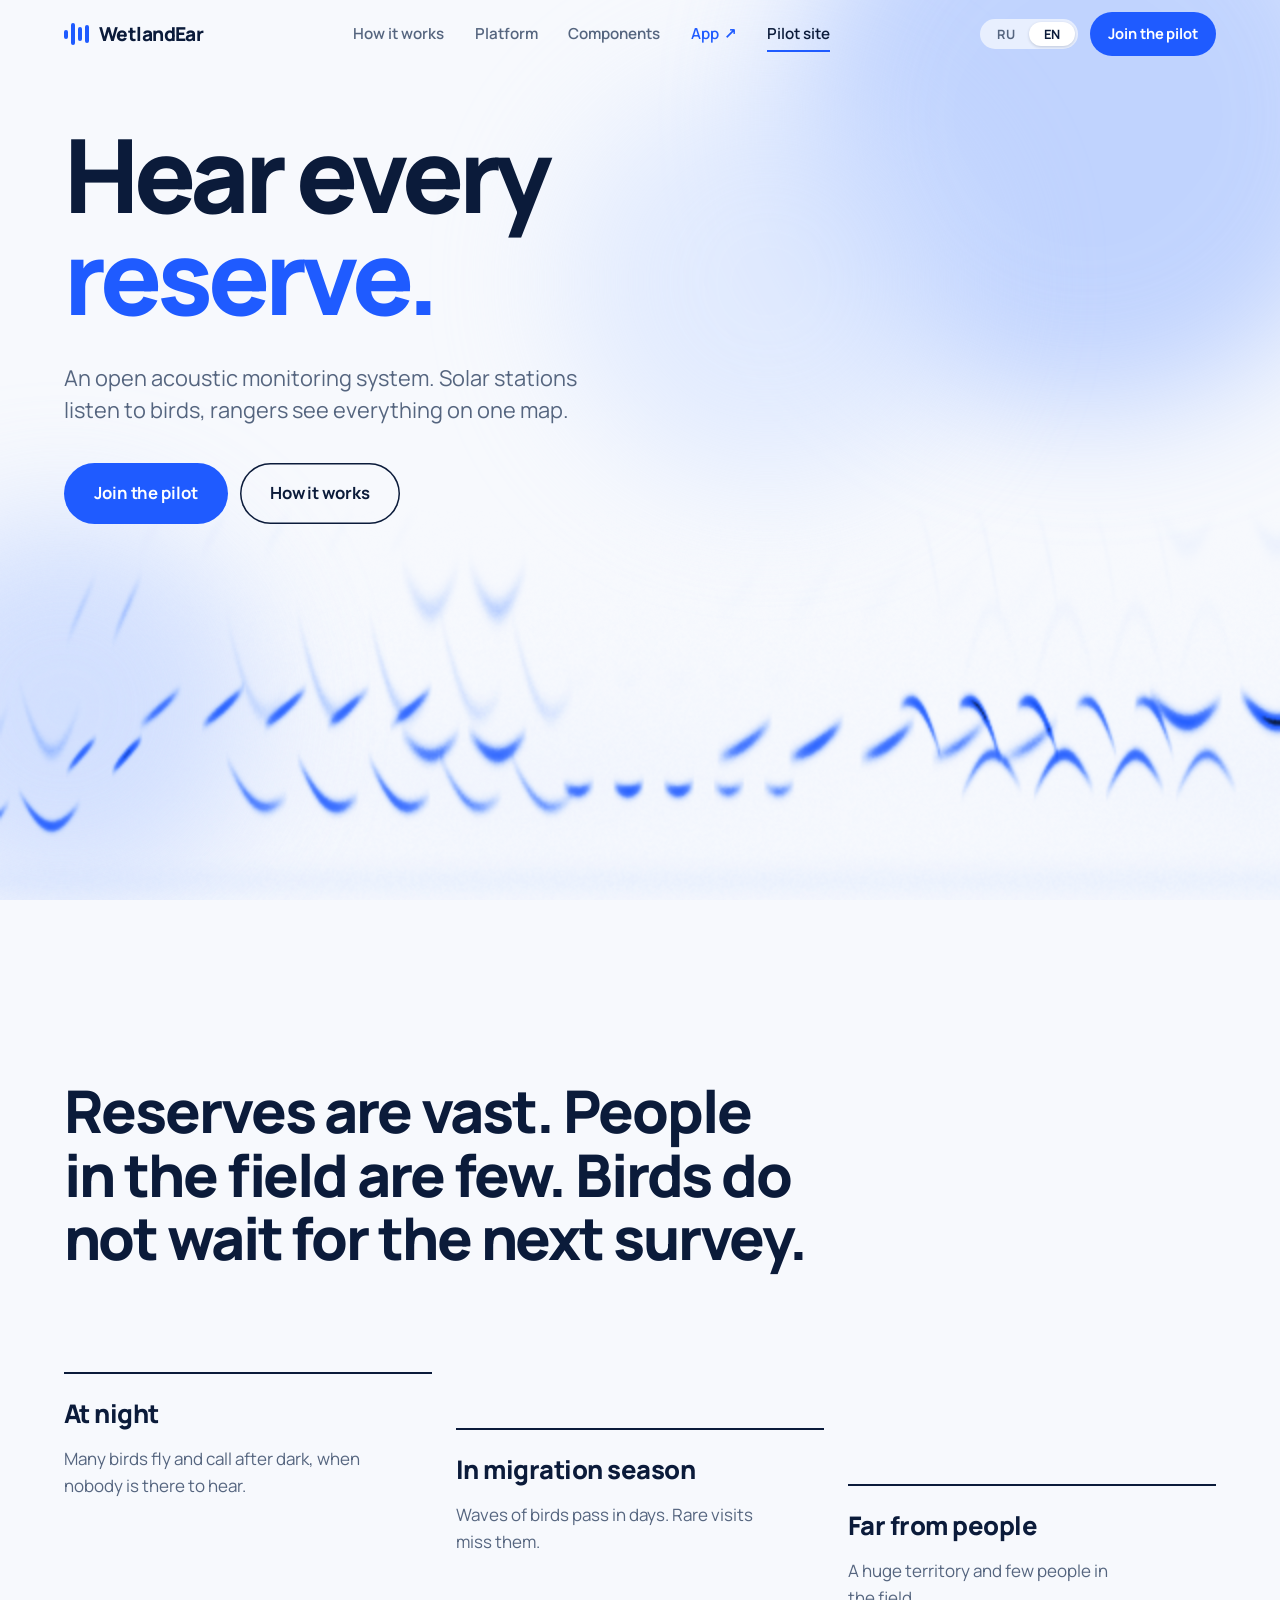
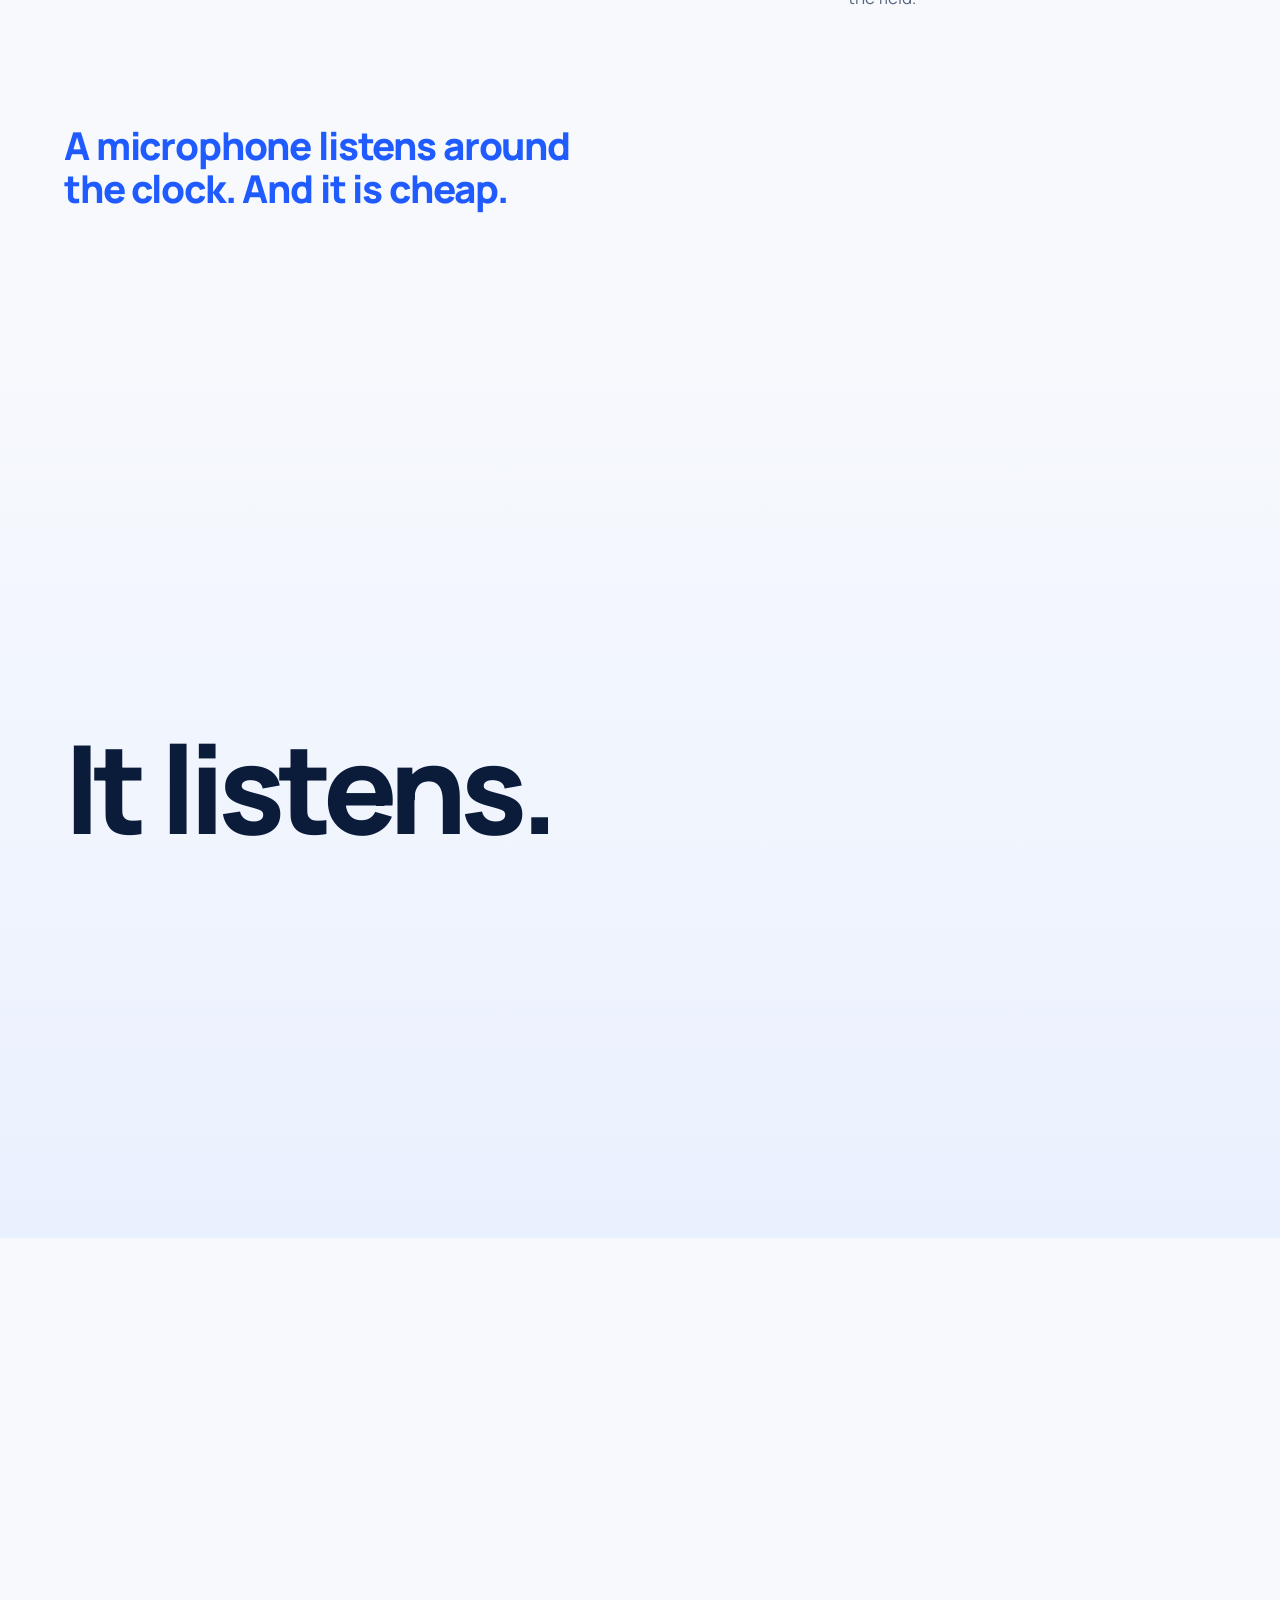
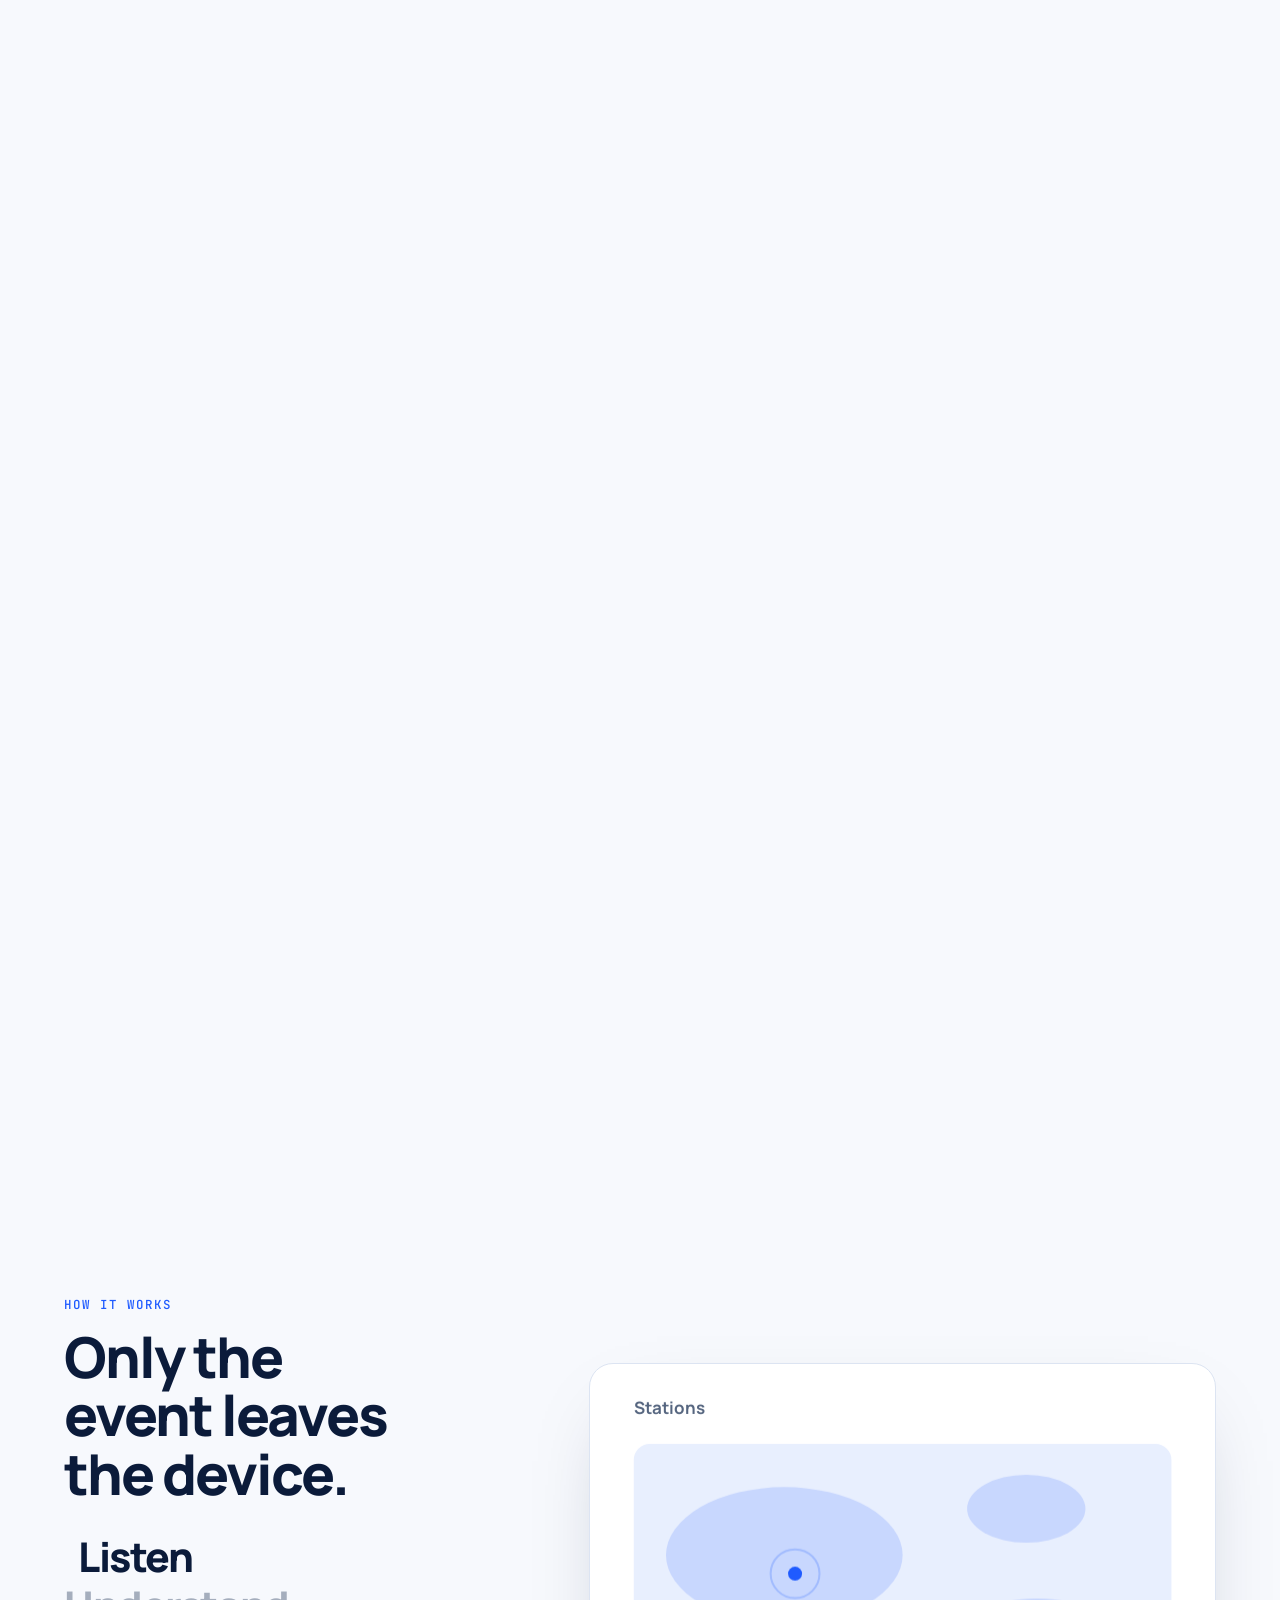
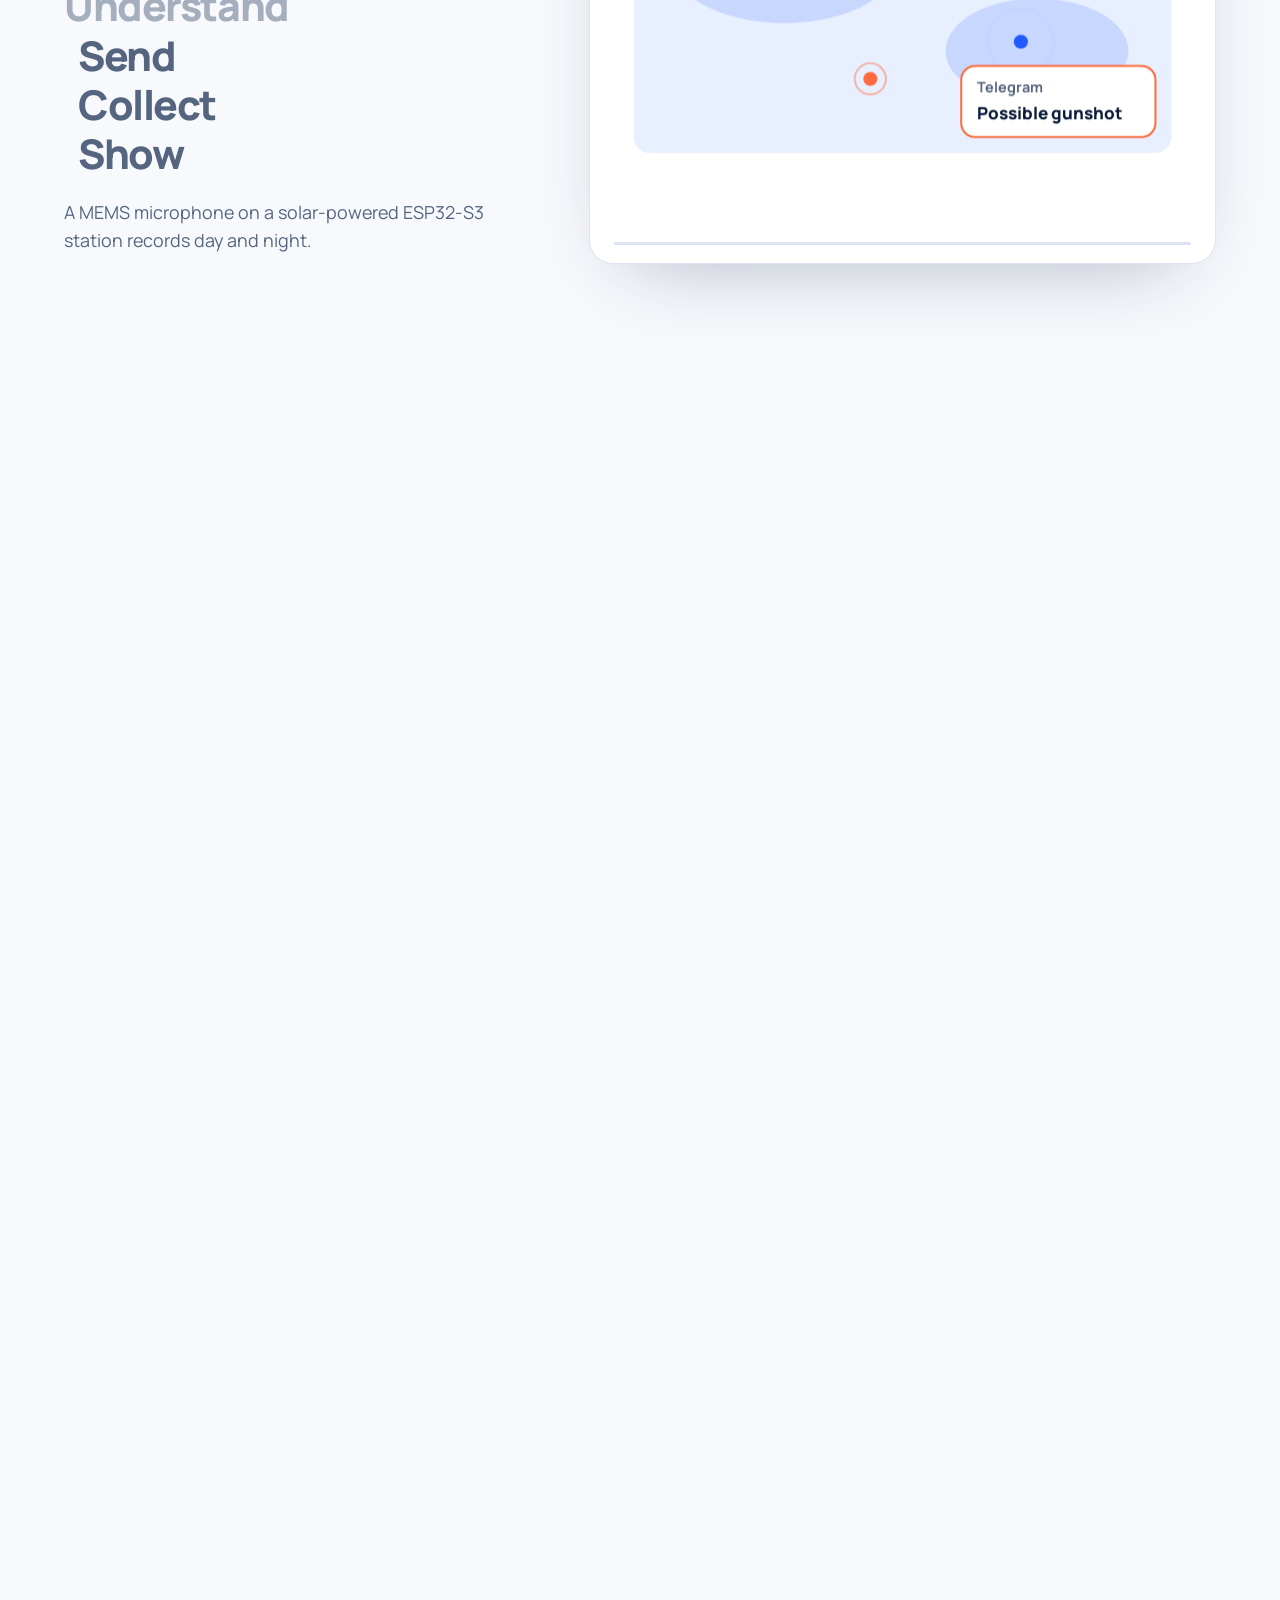
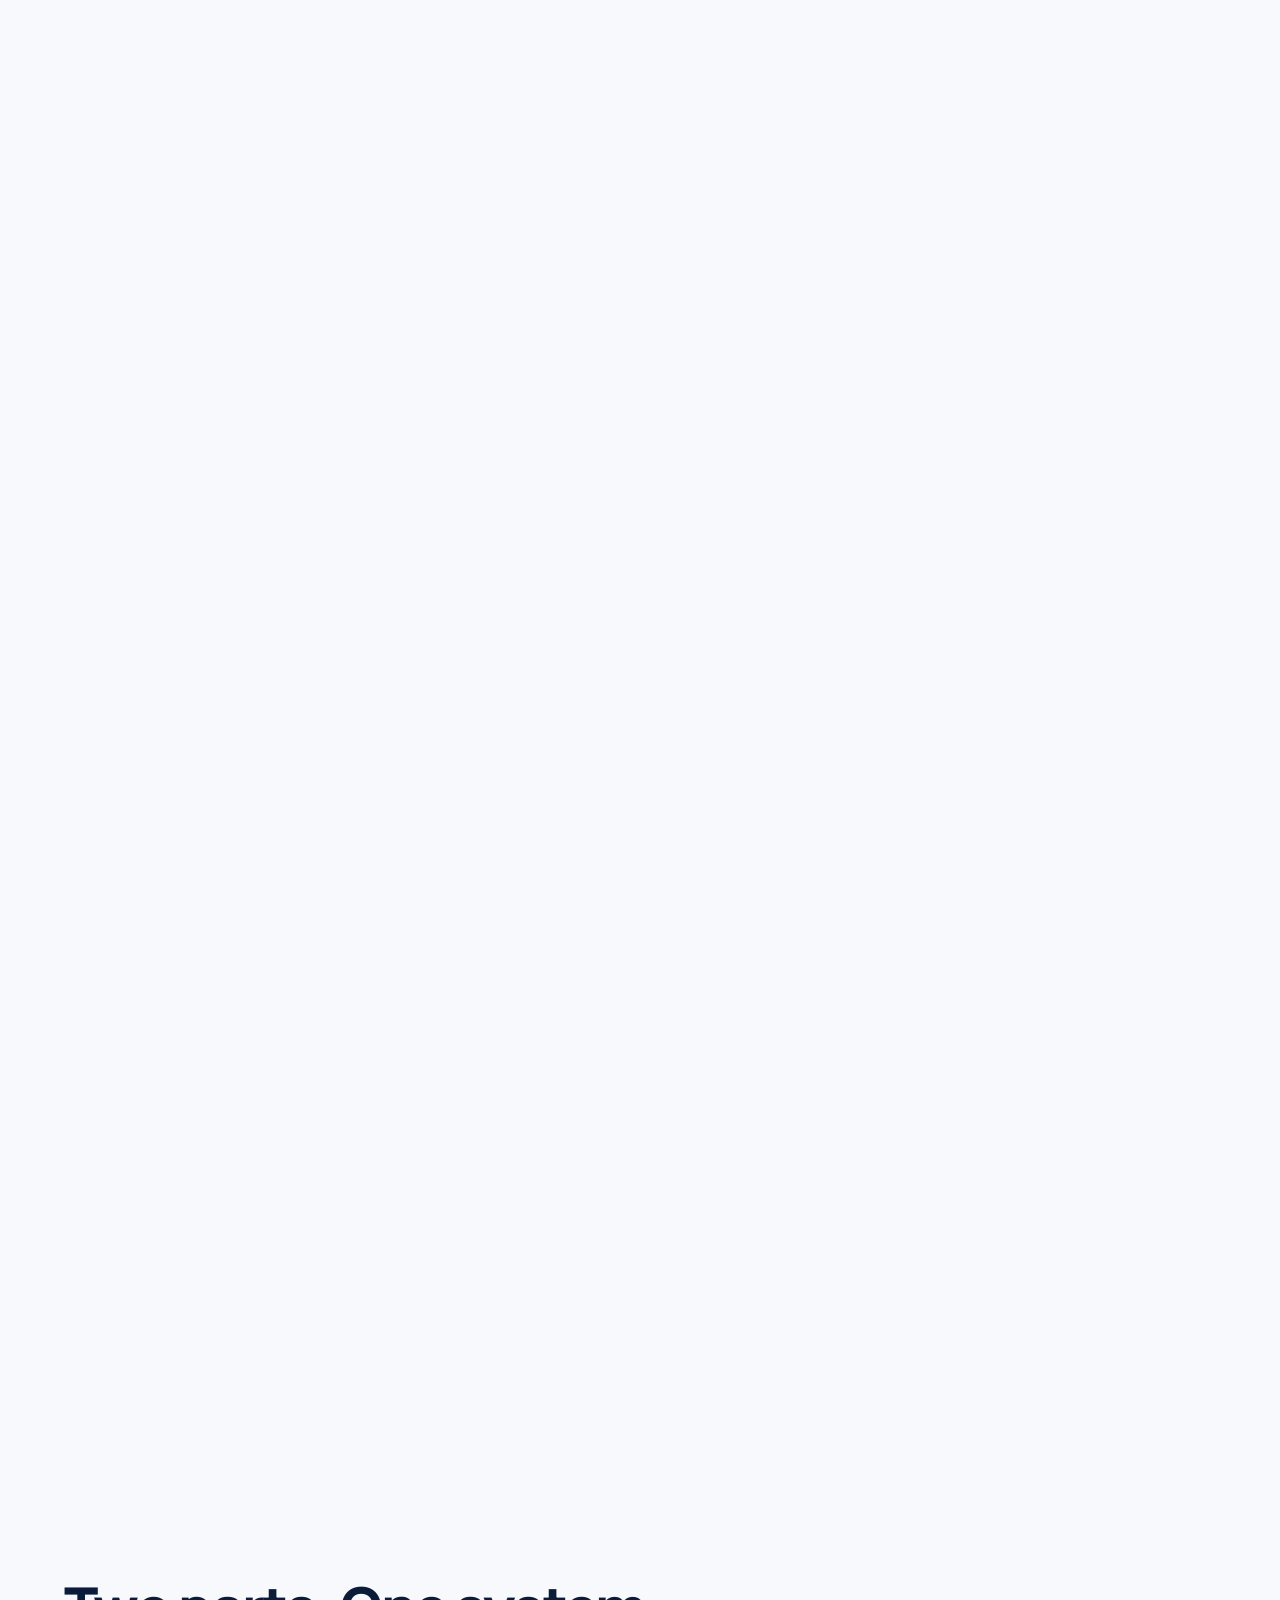
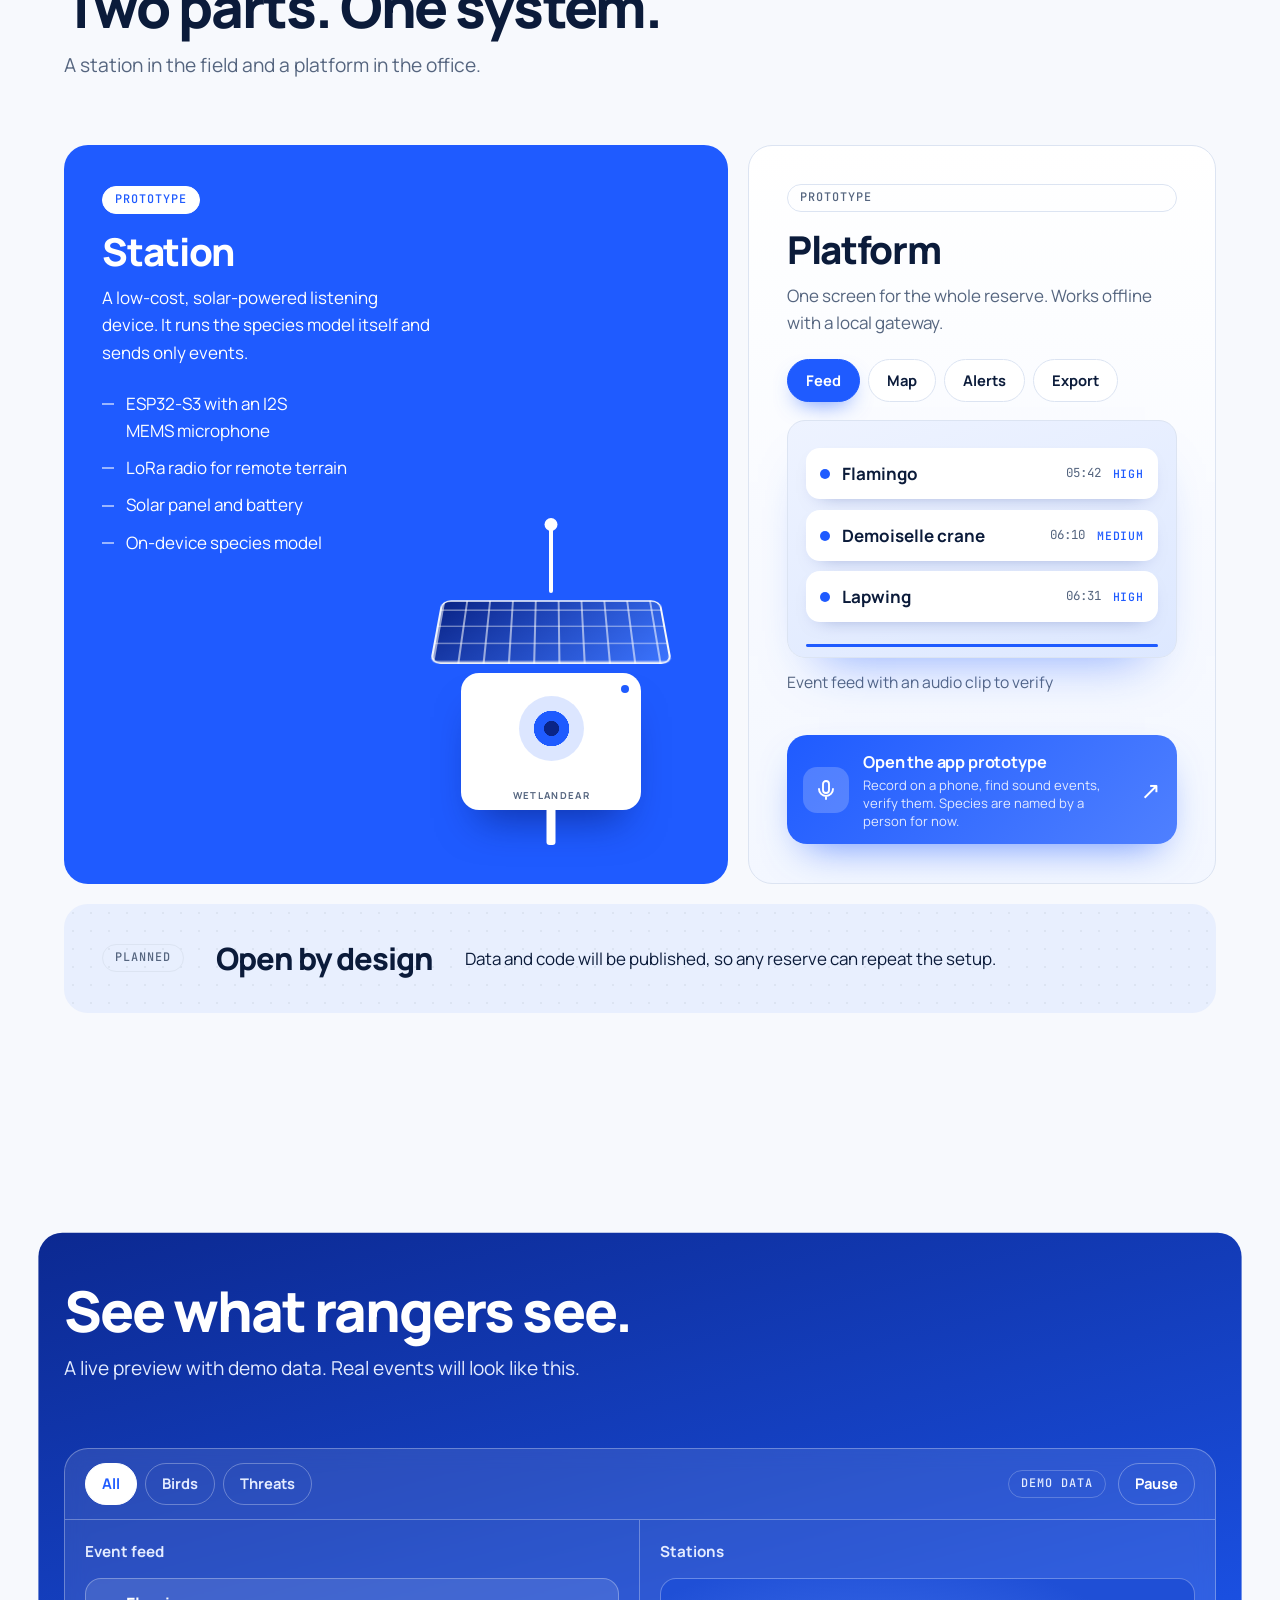
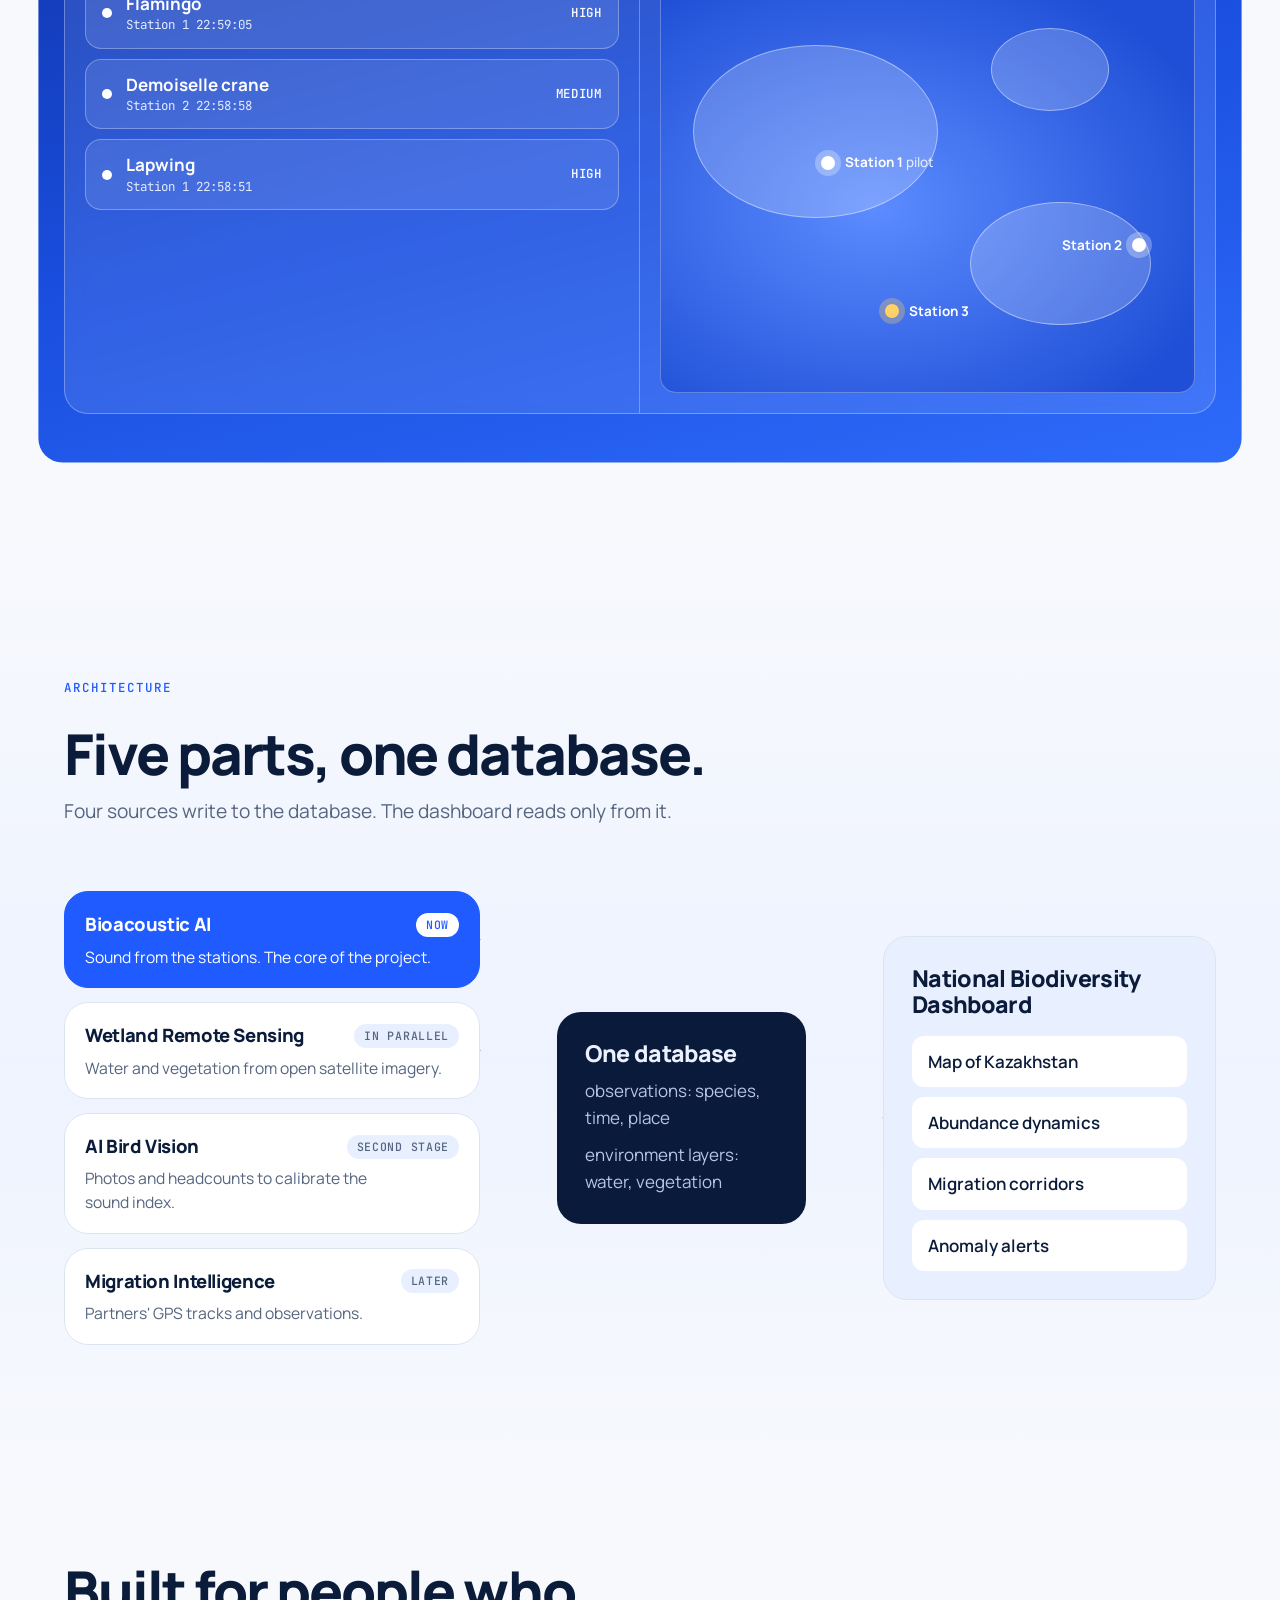
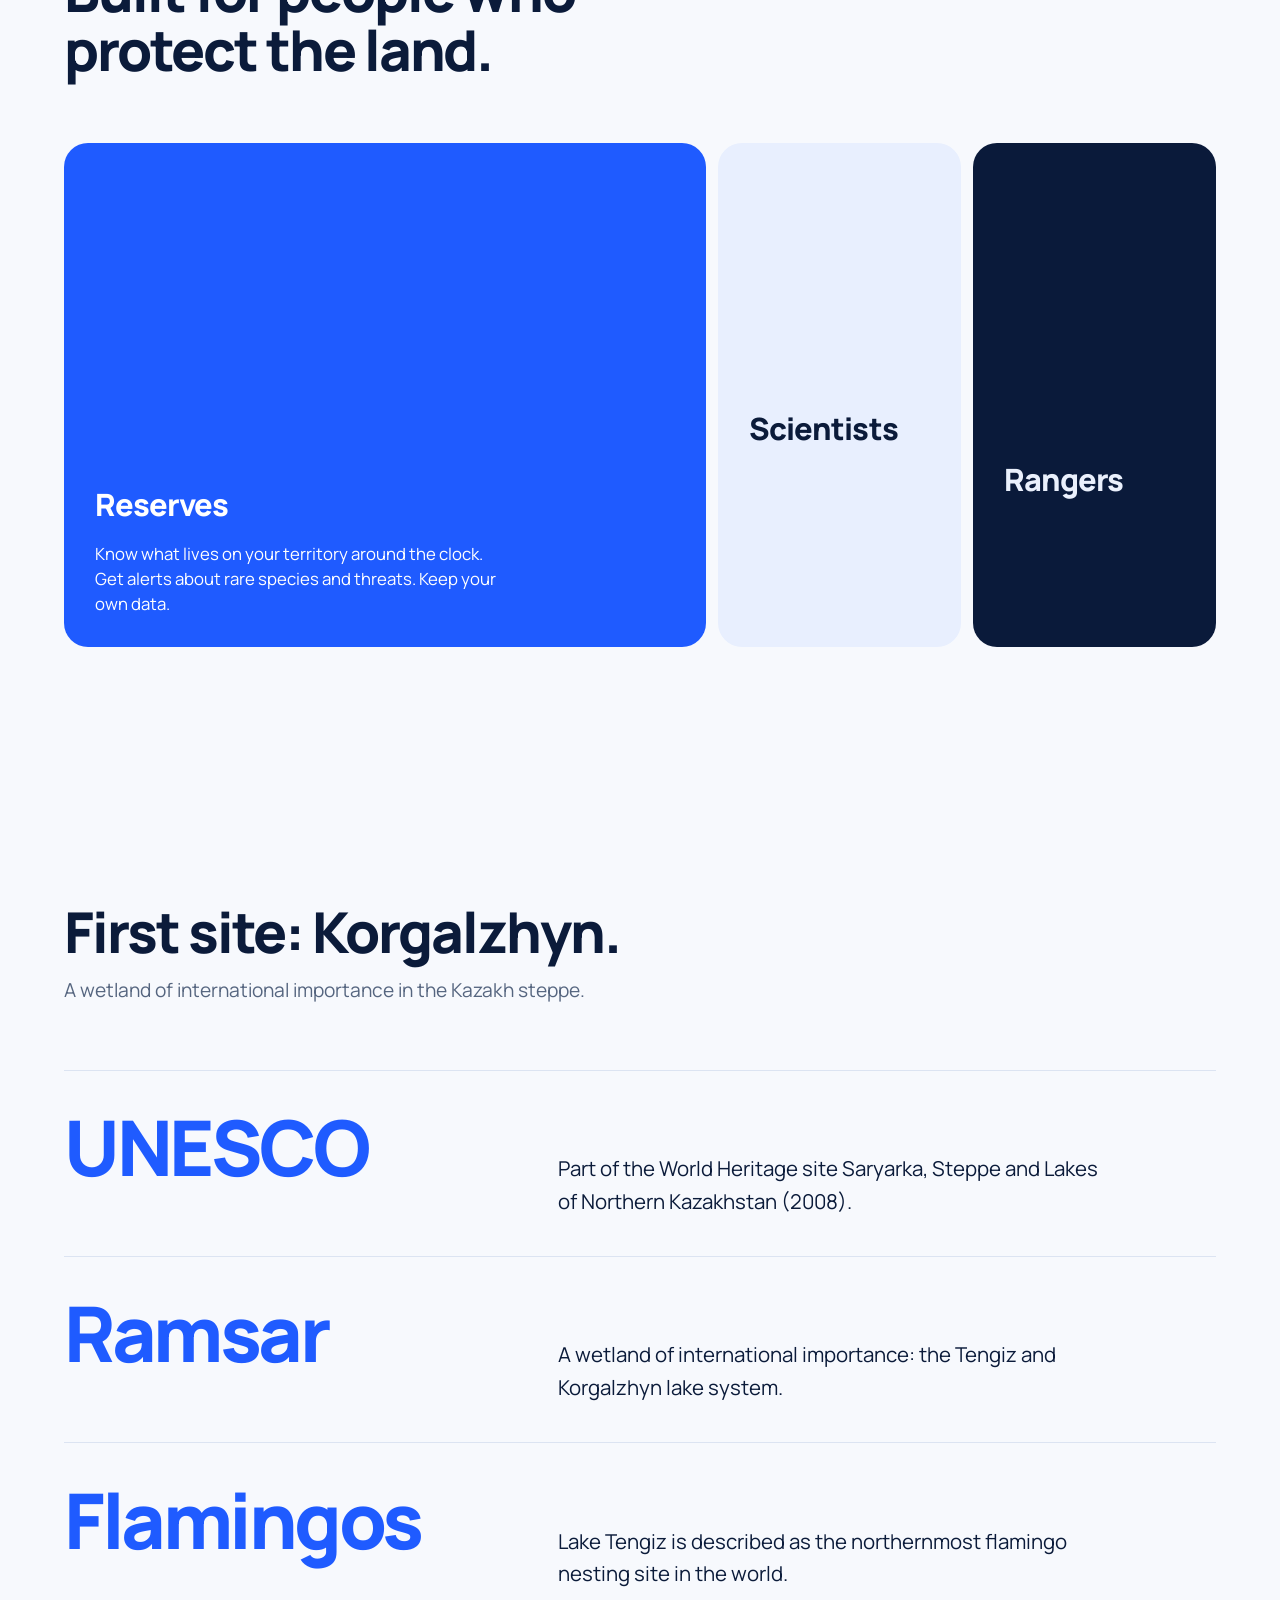
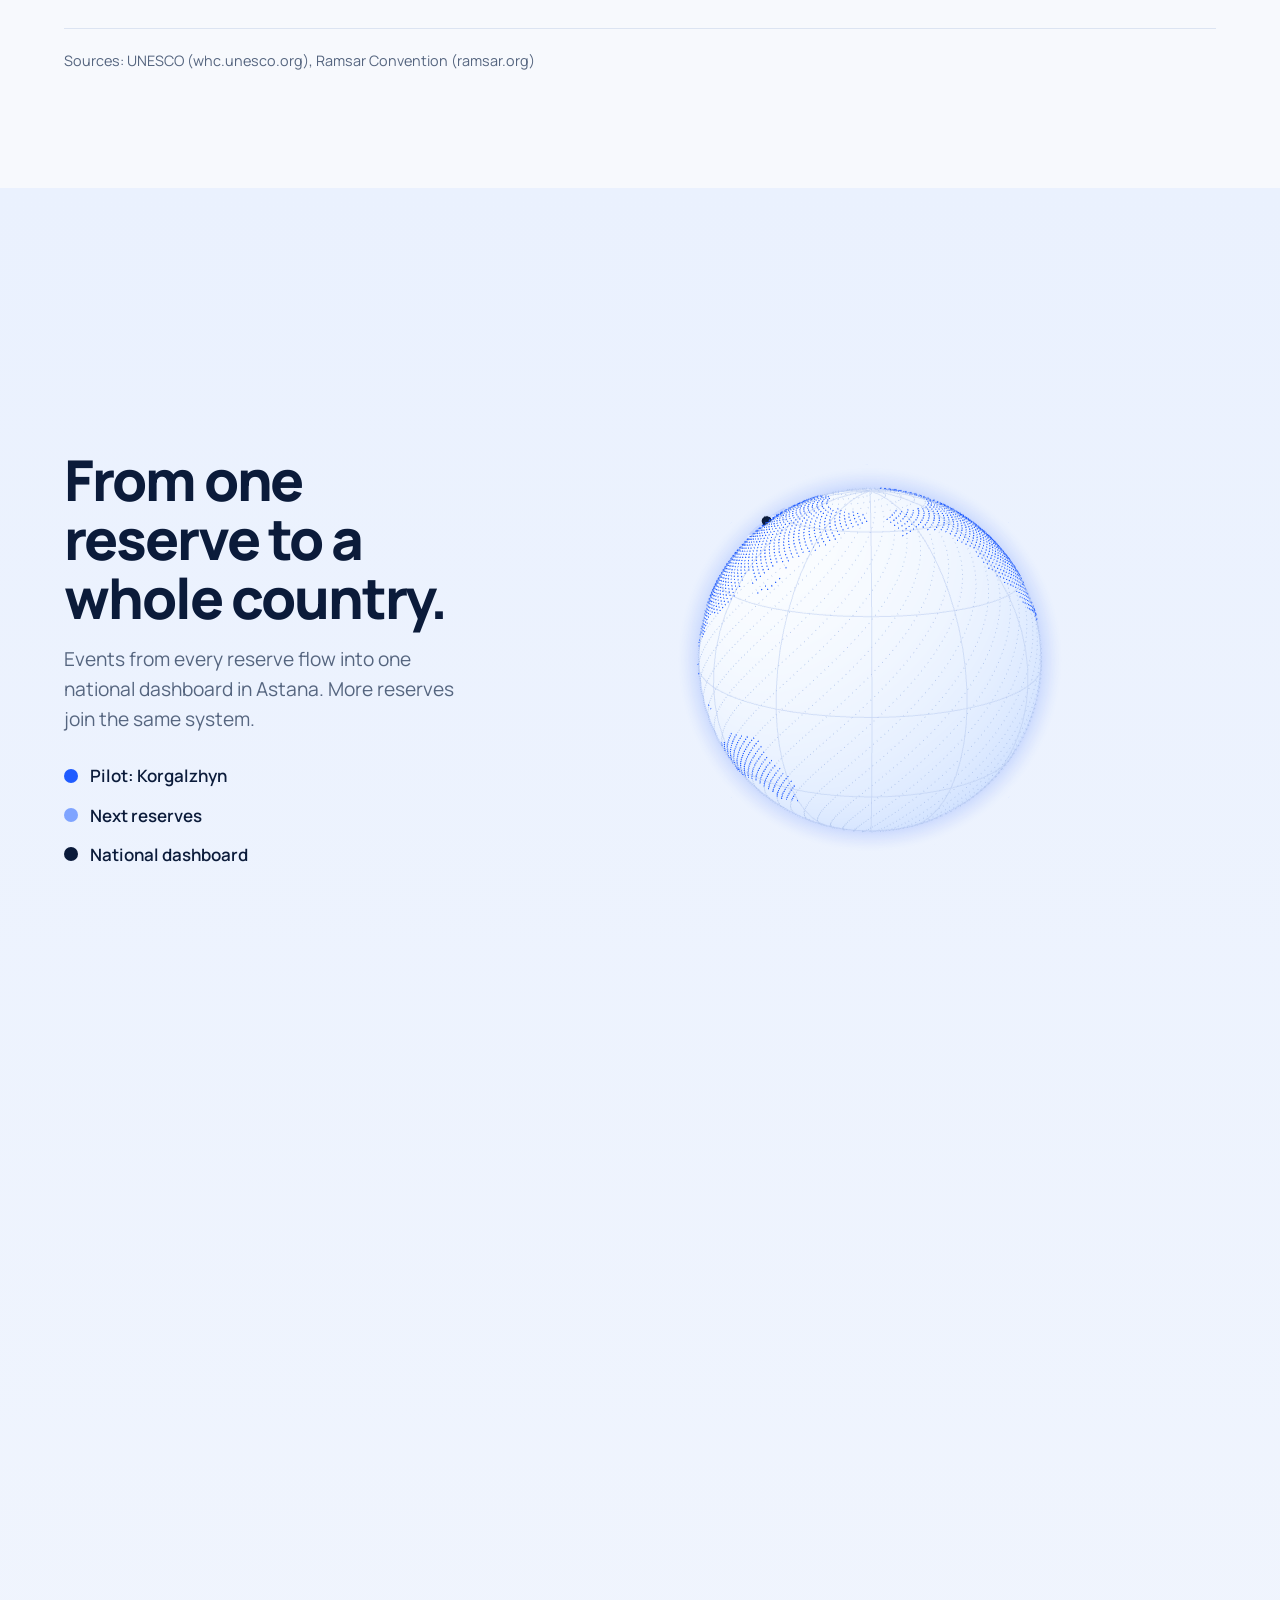
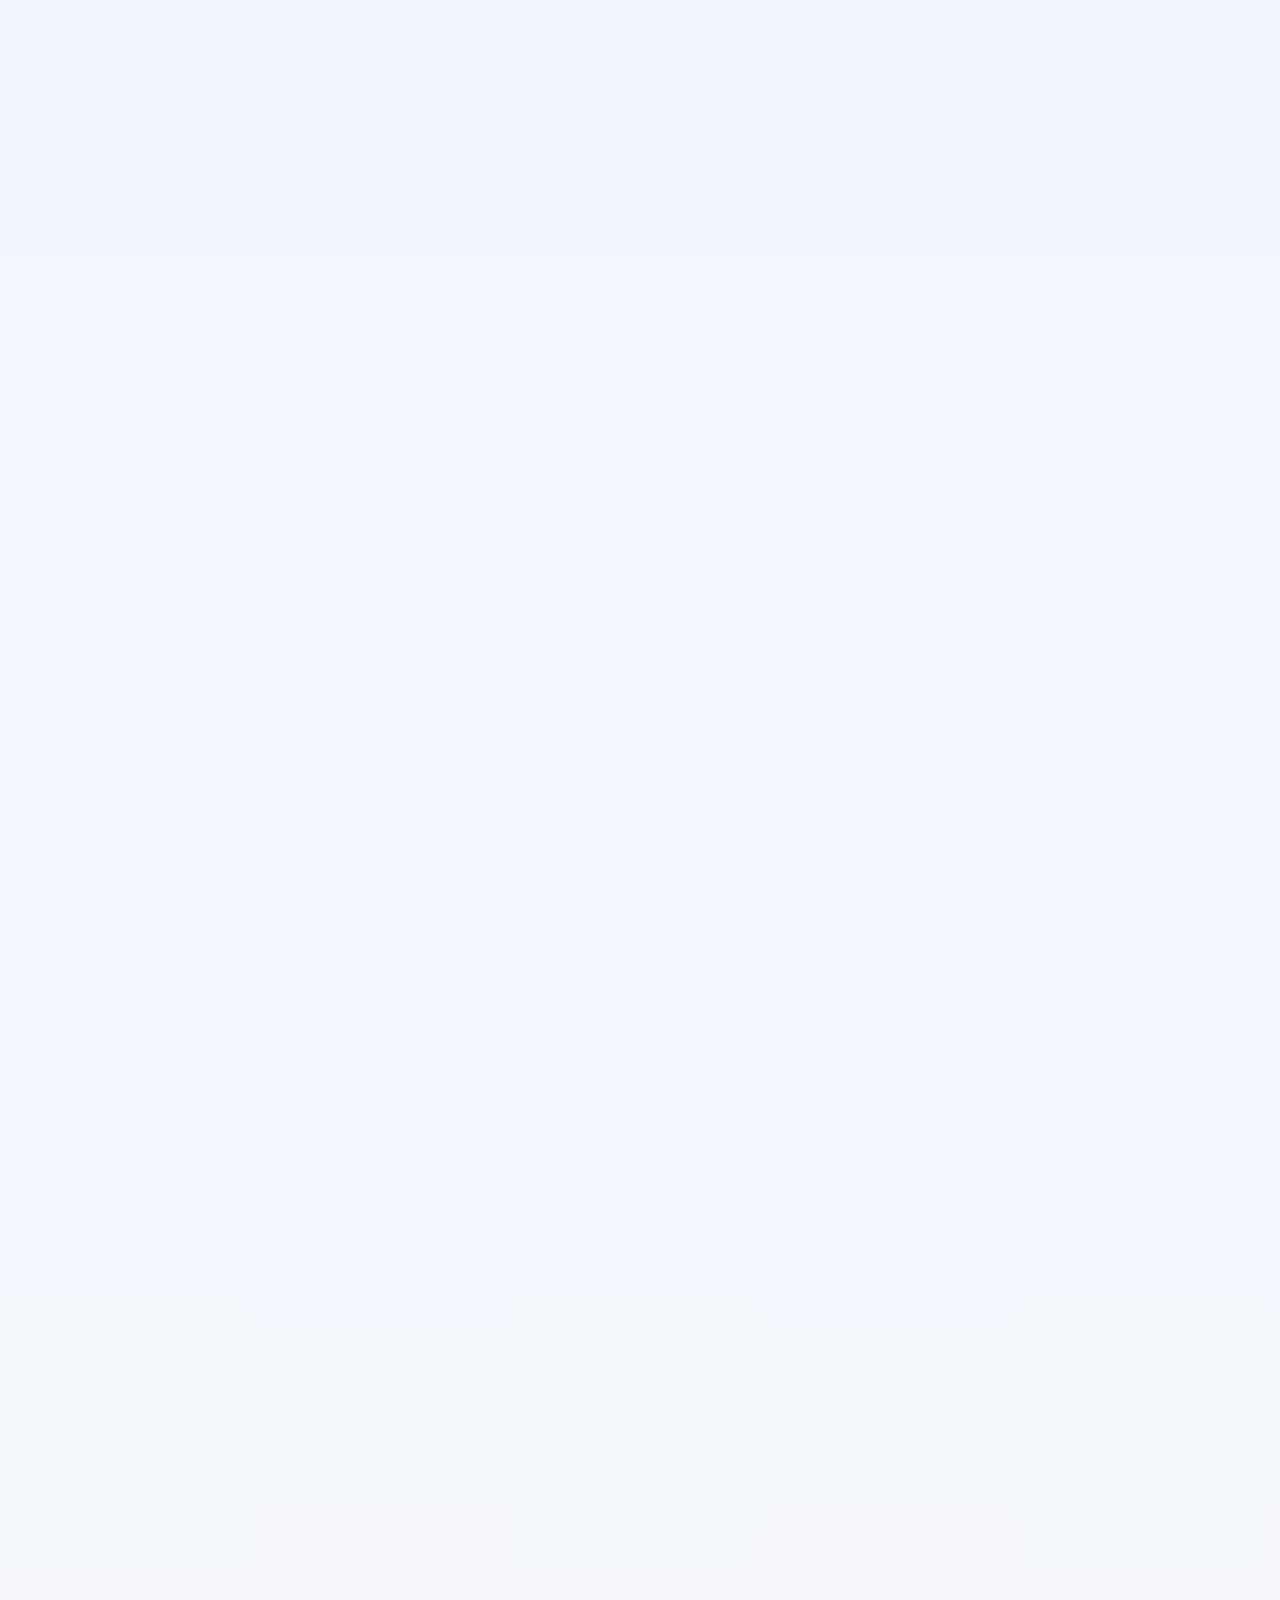
==== commit 15f361cd: "Fix stale JS cache (no-cache plus versioned assets) and redesign the app launch row Co-Authored-By: " ====
--- a/index.html
+++ b/index.html
@@ -16,8 +16,8 @@
 <link rel="preconnect" href="https://fonts.googleapis.com">
 <link rel="preconnect" href="https://fonts.gstatic.com" crossorigin>
 <link rel="stylesheet" href="https://fonts.googleapis.com/css2?family=Manrope:wght@300..800&family=JetBrains+Mono:wght@400;500;700&display=swap">
-<link rel="stylesheet" href="css/style.css">
-<script src="js/boot.js"></script>
+<link rel="stylesheet" href="css/style.css?v=20261009">
+<script src="js/boot.js?v=20261009"></script>
 <noscript><style>.i18n-pending body{opacity:1!important}.reveal{opacity:1!important;transform:none!important}.hero-h1 .line>span{transform:none!important}</style></noscript>
 </head>
 <body>
@@ -180,10 +180,11 @@
             <span class="pbar" id="pbar"><i id="pbarFill"></i></span>
           </div>
           <p class="pcap" id="pcap" data-i18n="plat_li1">Event feed with an audio clip to verify</p>
-          <div class="plat-app">
-            <a class="btn btn-primary btn-sm" href="https://app.wetlandear.tech" rel="noopener" data-i18n="app_open">Open the app prototype</a>
-            <small data-i18n="app_note">Record on a phone, find sound events, verify them. Species are named by a person for now.</small>
-          </div>
+          <a class="app-launch" href="https://app.wetlandear.tech" rel="noopener">
+            <span class="al-ic" aria-hidden="true"><svg viewBox="0 0 24 24"><rect x="9" y="3" width="6" height="12" rx="3"/><path d="M5 11a7 7 0 0 0 14 0M12 18v3"/></svg></span>
+            <span class="al-tx"><b data-i18n="app_open">Open the app prototype</b><small data-i18n="app_note">Record on a phone, find sound events, verify them. Species are named by a person for now.</small></span>
+            <span class="al-go" aria-hidden="true">&#8599;</span>
+          </a>
         </article>
         <article class="b b-open reveal" style="--i:2">
           <span class="badge" data-i18n="open_badge">Planned</span>
@@ -395,11 +396,11 @@
 <script src="vendor/gsap.min.js"></script>
 <script src="vendor/ScrollTrigger.min.js"></script>
 <script src="vendor/three.min.js"></script>
-<script src="js/i18n.js"></script>
-<script src="js/spectrogram.js"></script>
-<script src="js/globe.js"></script>
-<script src="js/pipeline.js"></script>
-<script src="js/demo.js"></script>
-<script src="js/main.js"></script>
+<script src="js/i18n.js?v=20261009"></script>
+<script src="js/spectrogram.js?v=20261009"></script>
+<script src="js/globe.js?v=20261009"></script>
+<script src="js/pipeline.js?v=20261009"></script>
+<script src="js/demo.js?v=20261009"></script>
+<script src="js/main.js?v=20261009"></script>
 </body>
 </html>
--- a/css/style.css
+++ b/css/style.css
@@ -532,3 +532,16 @@
 .plat-app small { flex: 1 1 220px; color: var(--soft); font-size: .86rem; line-height: 1.4; }
 .nav-links a { white-space: nowrap; }
 @media (max-width: 1180px) { .nav-links .nav-app { display: none; } }
+
+/* Launch row: the whole strip is the link */
+.plat-app { display: none; }
+.app-launch { display: flex; align-items: center; gap: 14px; margin-top: 18px; padding: 14px 16px; border-radius: 20px; background: linear-gradient(135deg, #1F5BFF, #4F80FF); color: #fff; text-decoration: none; position: relative; overflow: hidden; box-shadow: 0 18px 40px -18px rgba(31, 91, 255, .7); transition: transform .3s var(--ease), box-shadow .3s var(--ease); }
+.app-launch::after { content: ''; position: absolute; inset: 0; background: linear-gradient(110deg, transparent 30%, rgba(255, 255, 255, .28) 50%, transparent 70%); transform: translateX(-120%); transition: transform .8s var(--ease); }
+.al-ic { flex: none; width: 46px; height: 46px; border-radius: 14px; background: rgba(255, 255, 255, .2); display: grid; place-items: center; }
+.al-ic svg { width: 24px; height: 24px; fill: none; stroke: #fff; stroke-width: 1.9; stroke-linecap: round; stroke-linejoin: round; }
+.al-tx { flex: 1; display: grid; gap: 2px; min-width: 0; }
+.al-tx b { font-size: 1.02rem; letter-spacing: -.01em; }
+.al-tx small { color: rgba(255, 255, 255, .85); font-size: .82rem; line-height: 1.35; }
+.al-go { flex: none; font-size: 1.5rem; line-height: 1; transition: transform .3s var(--ease); }
+.app-launch:active { transform: scale(.98); }
+@media (hover: hover) { .app-launch:hover { transform: translateY(-3px); box-shadow: 0 26px 50px -18px rgba(31, 91, 255, .8); } .app-launch:hover::after { transform: translateX(120%); } .app-launch:hover .al-go { transform: translate(3px, -3px); } }
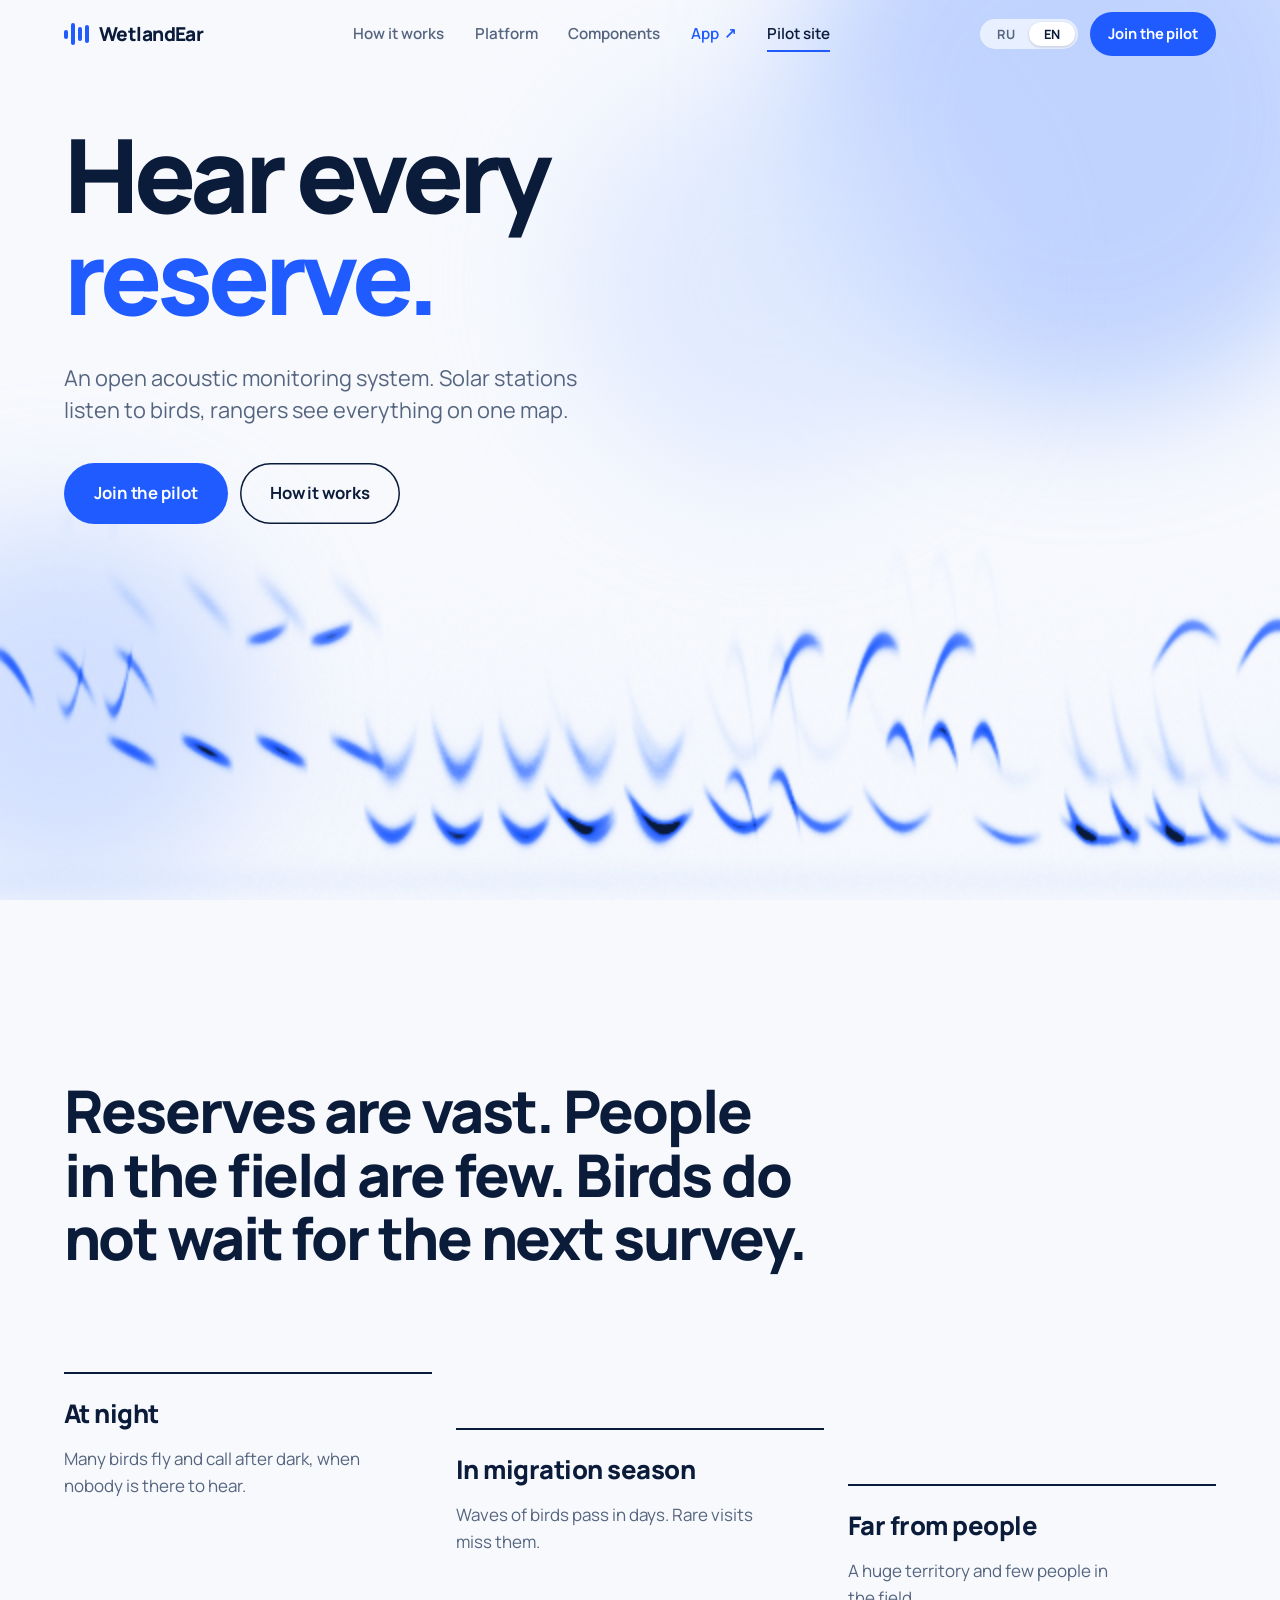
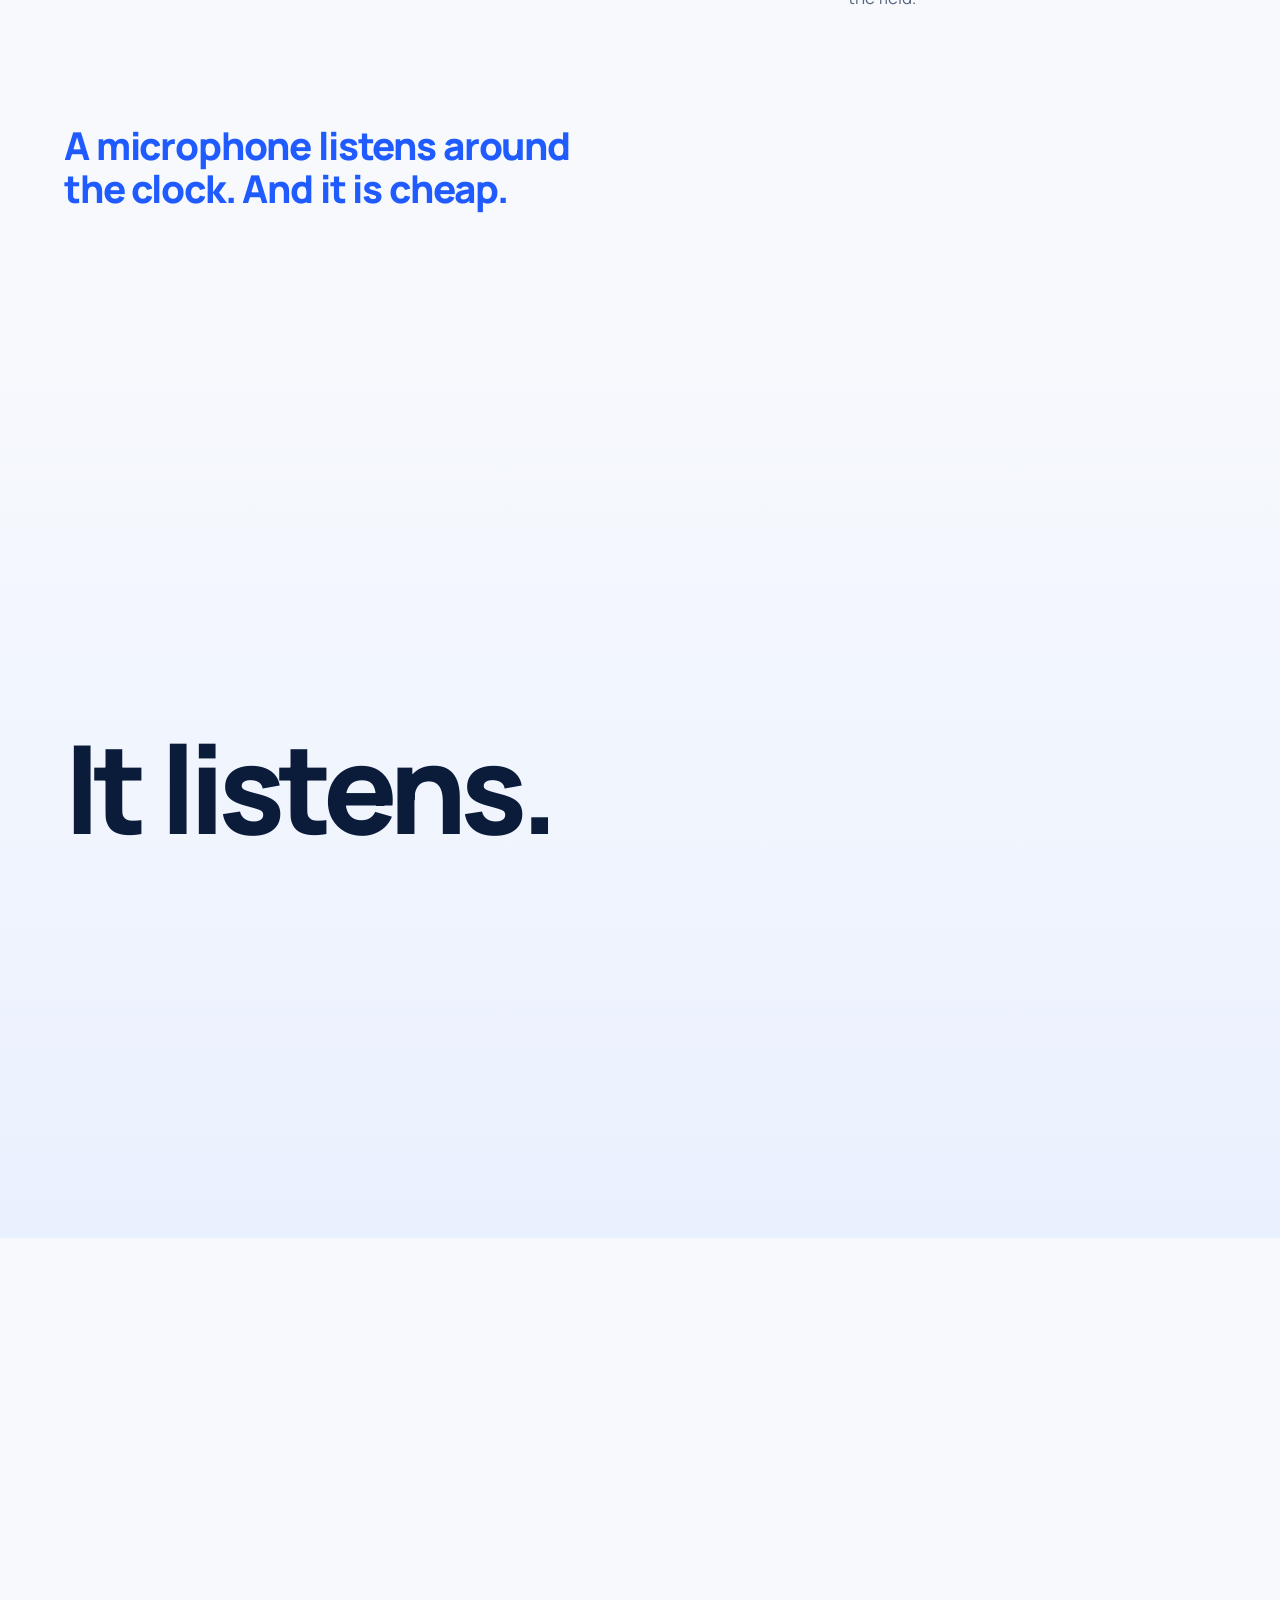
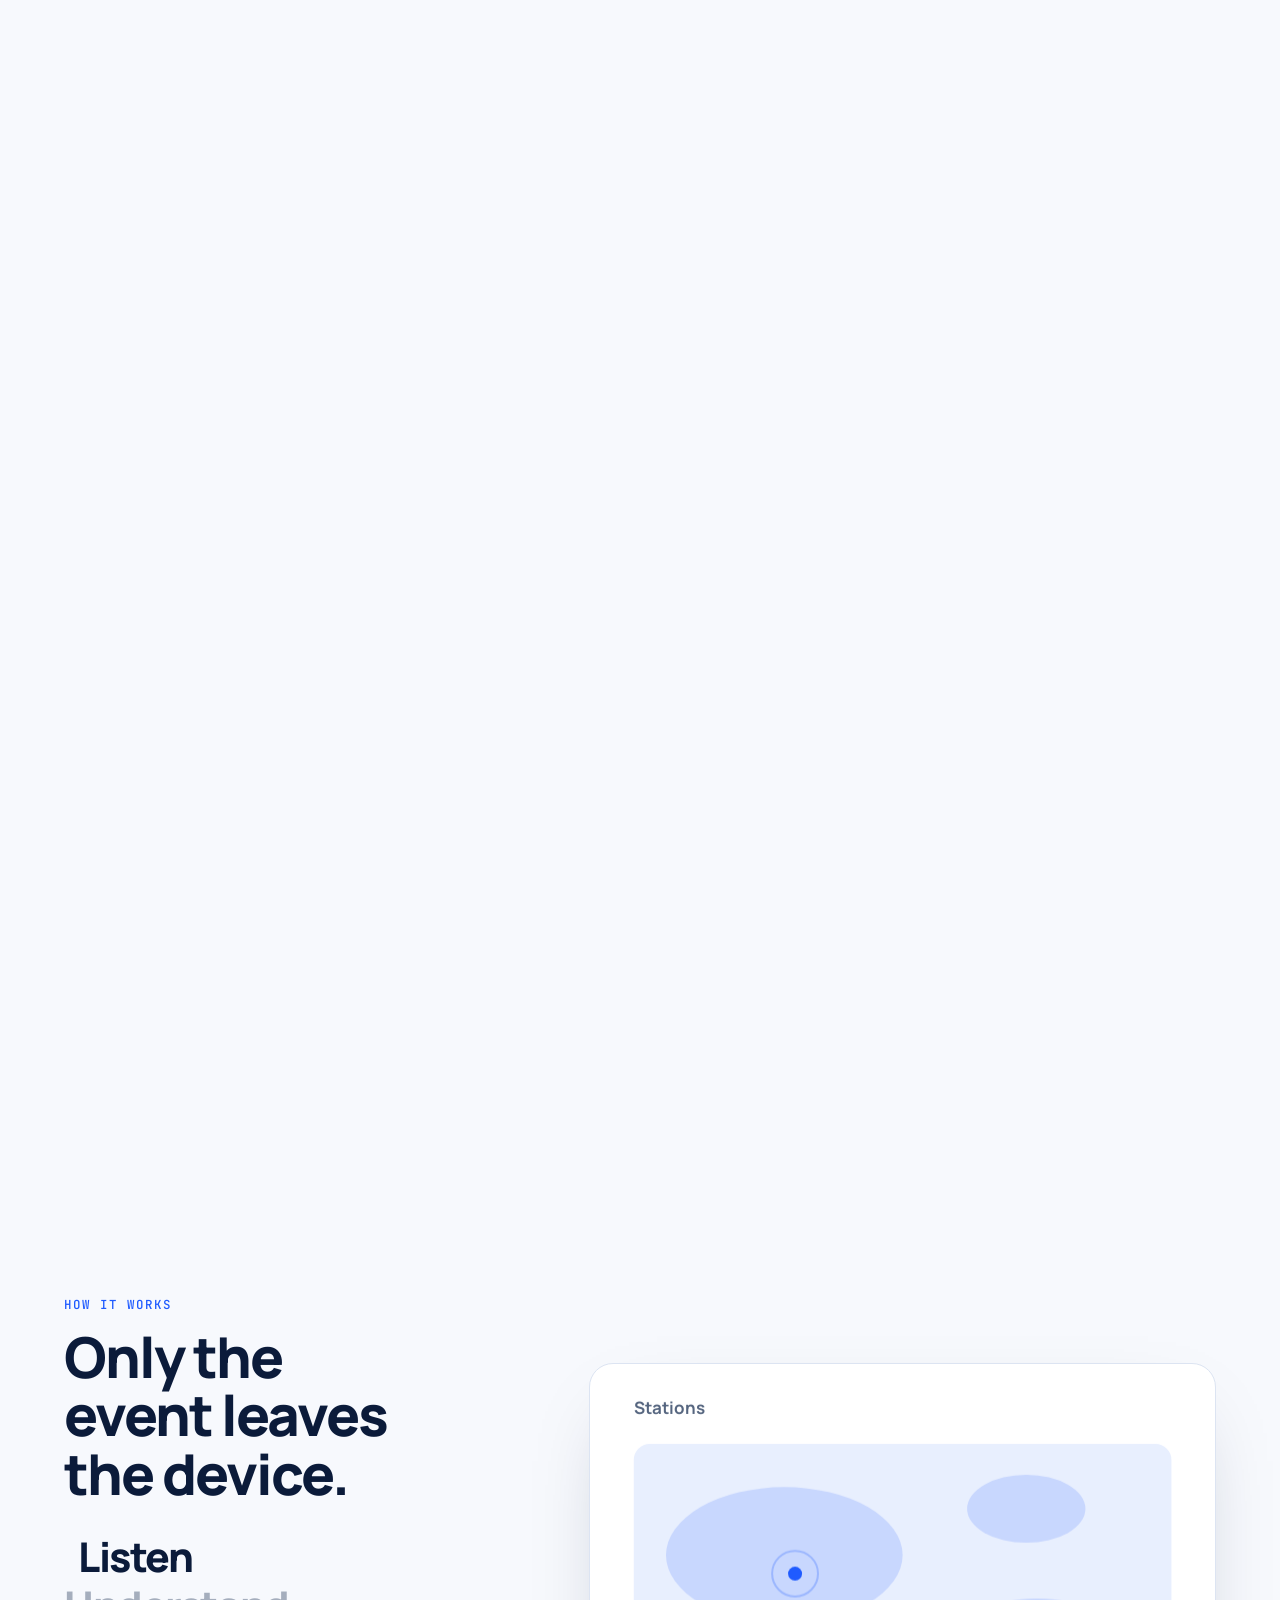
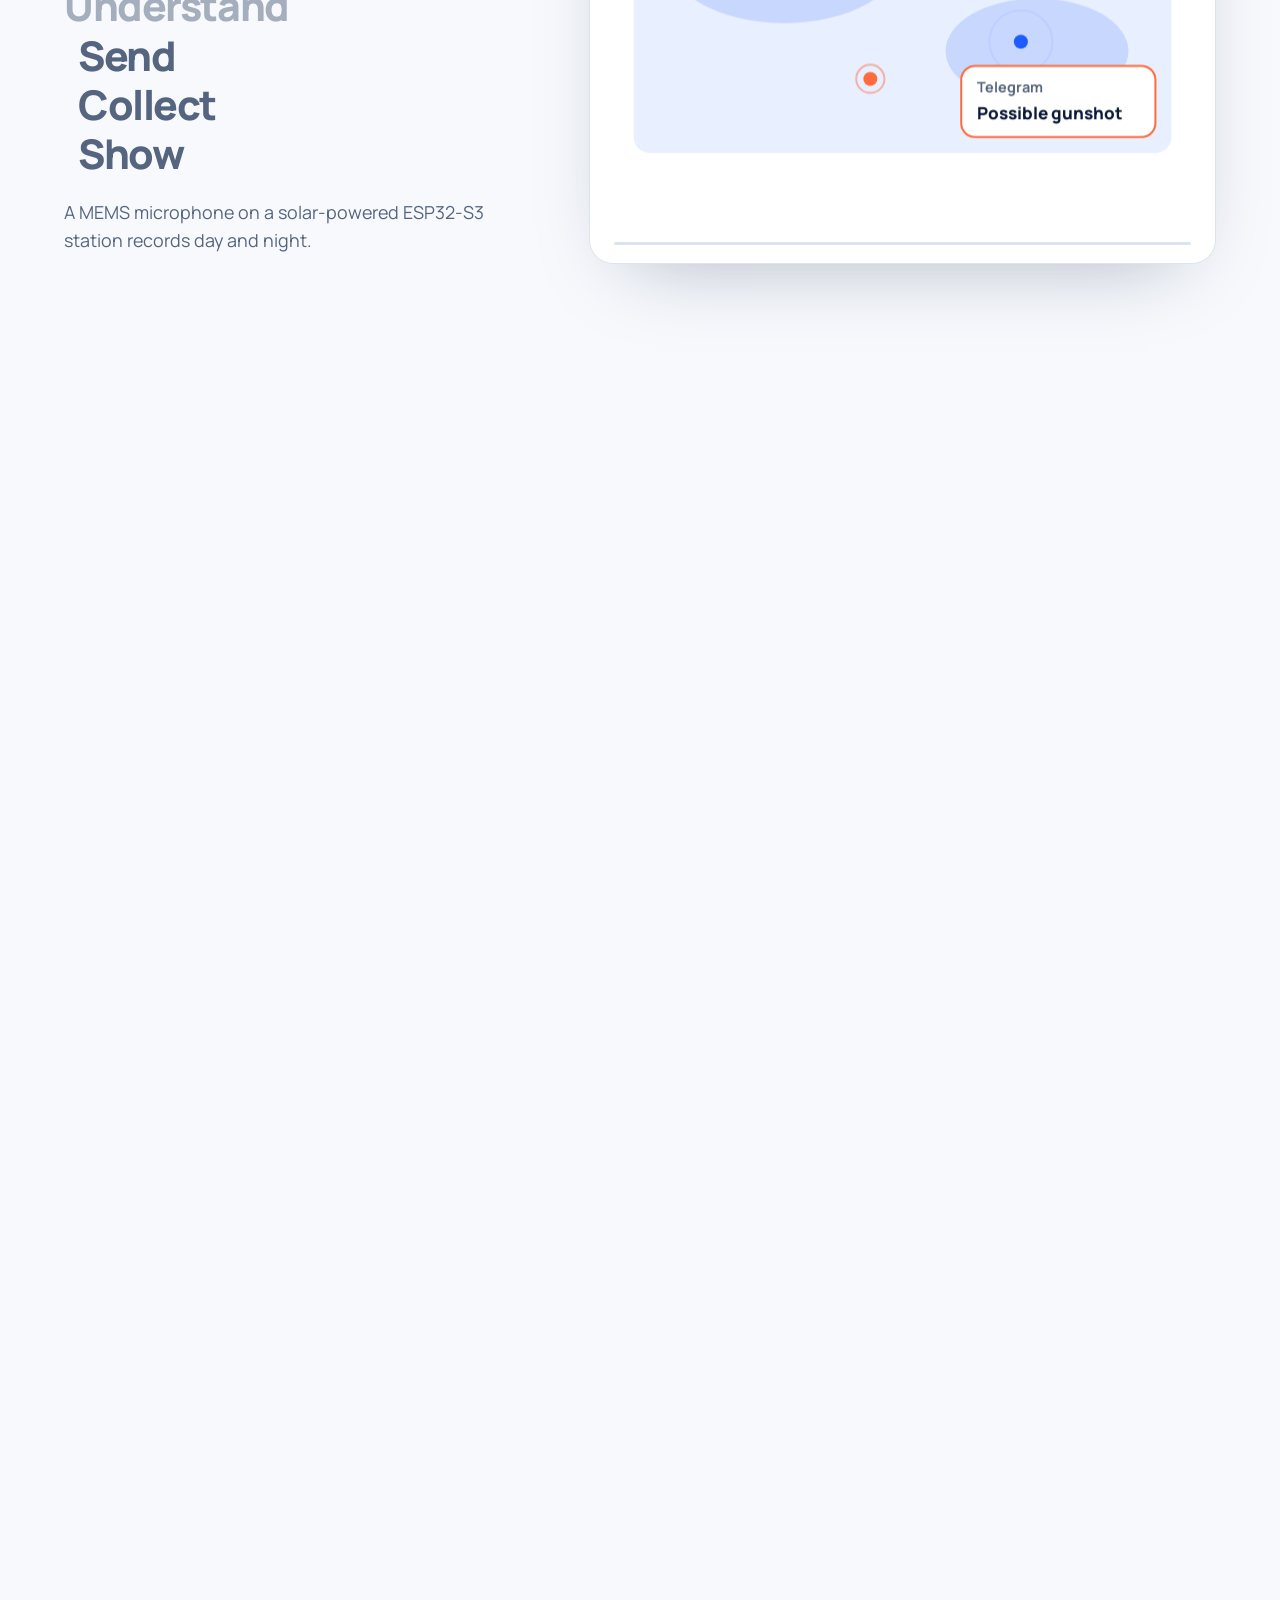
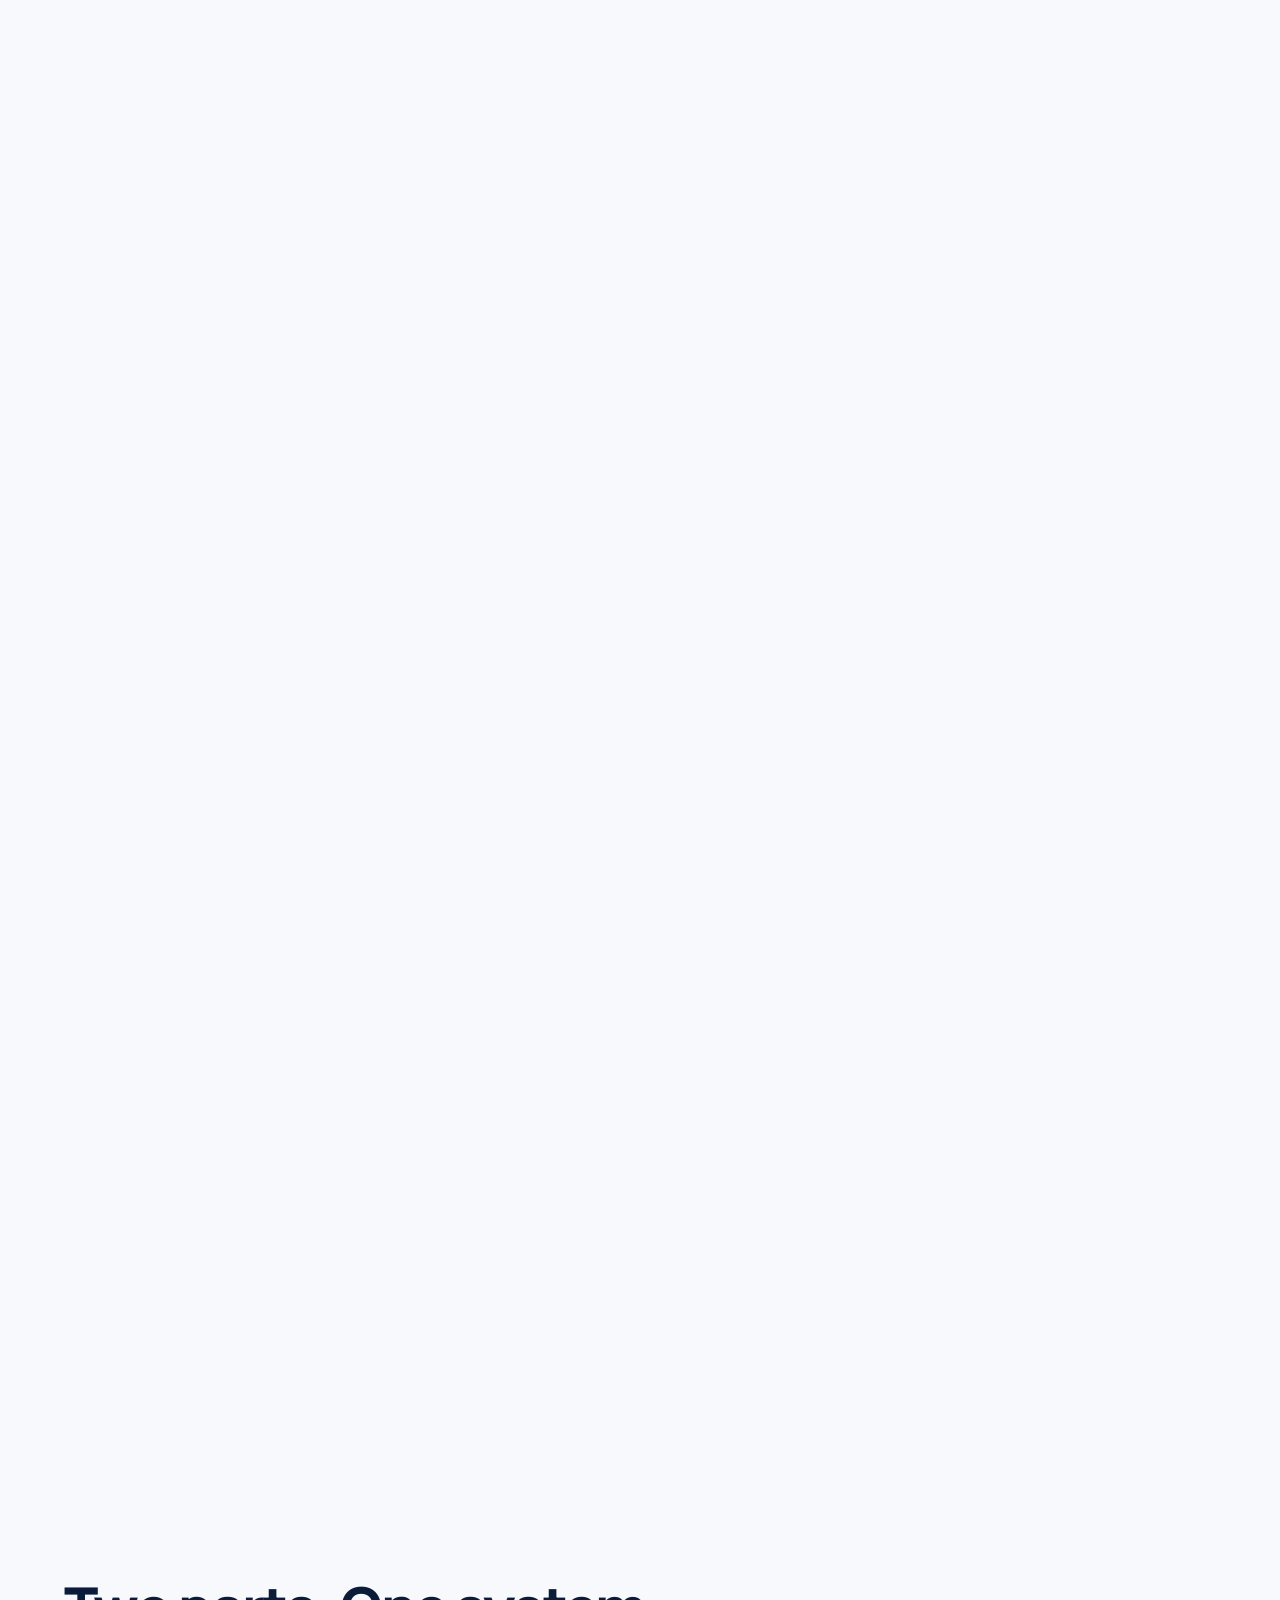
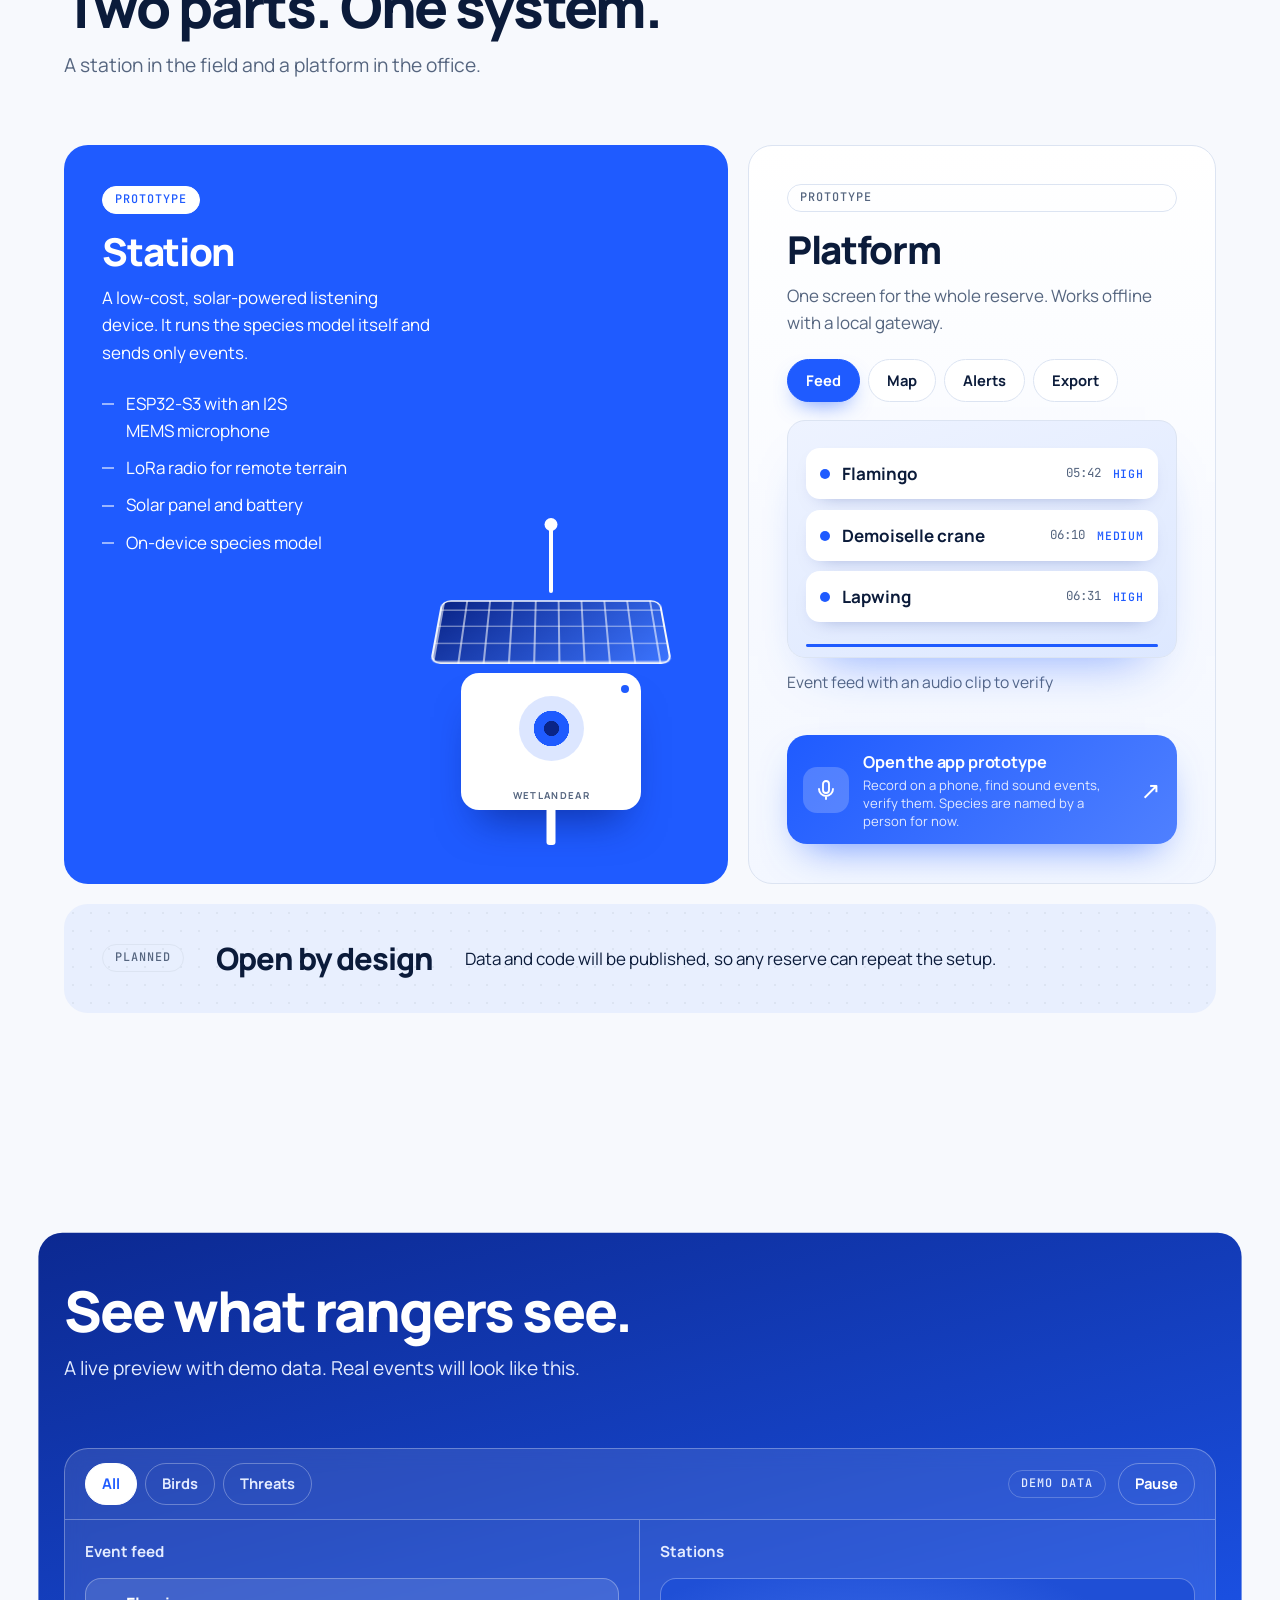
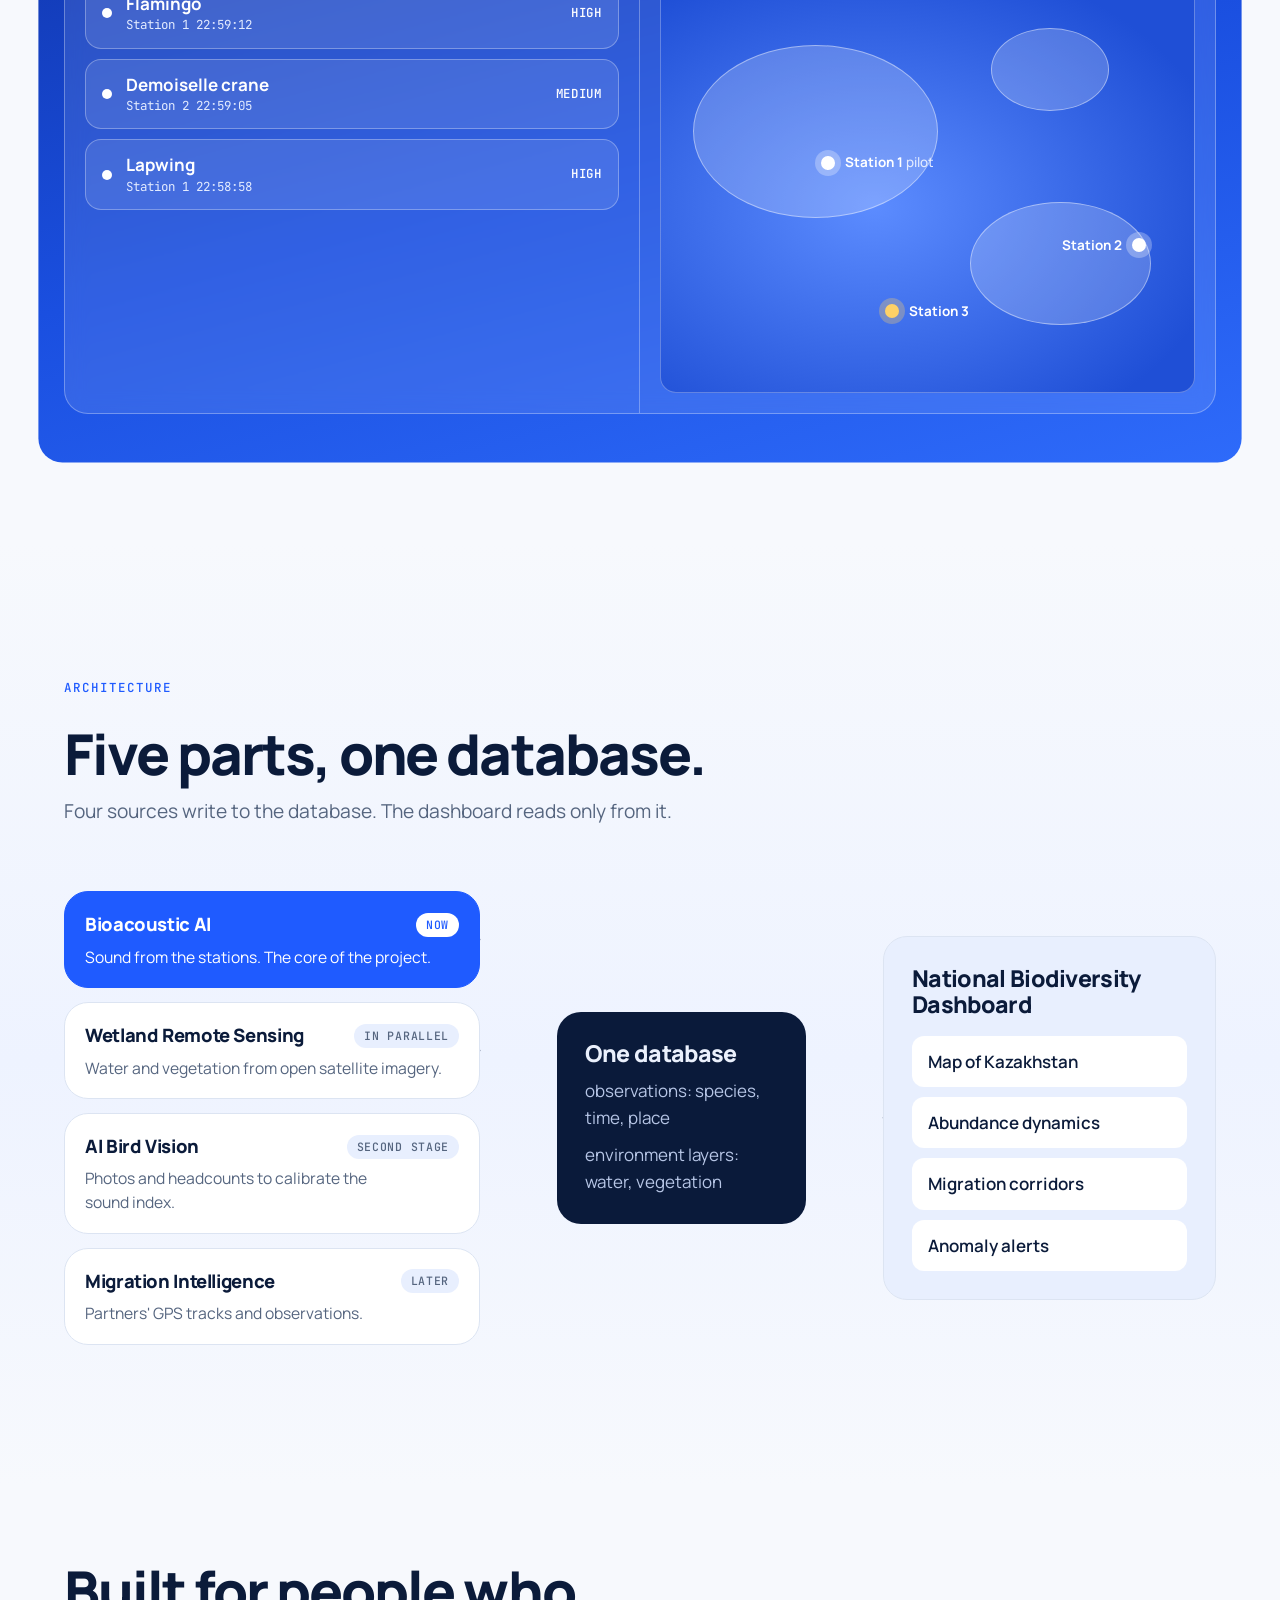
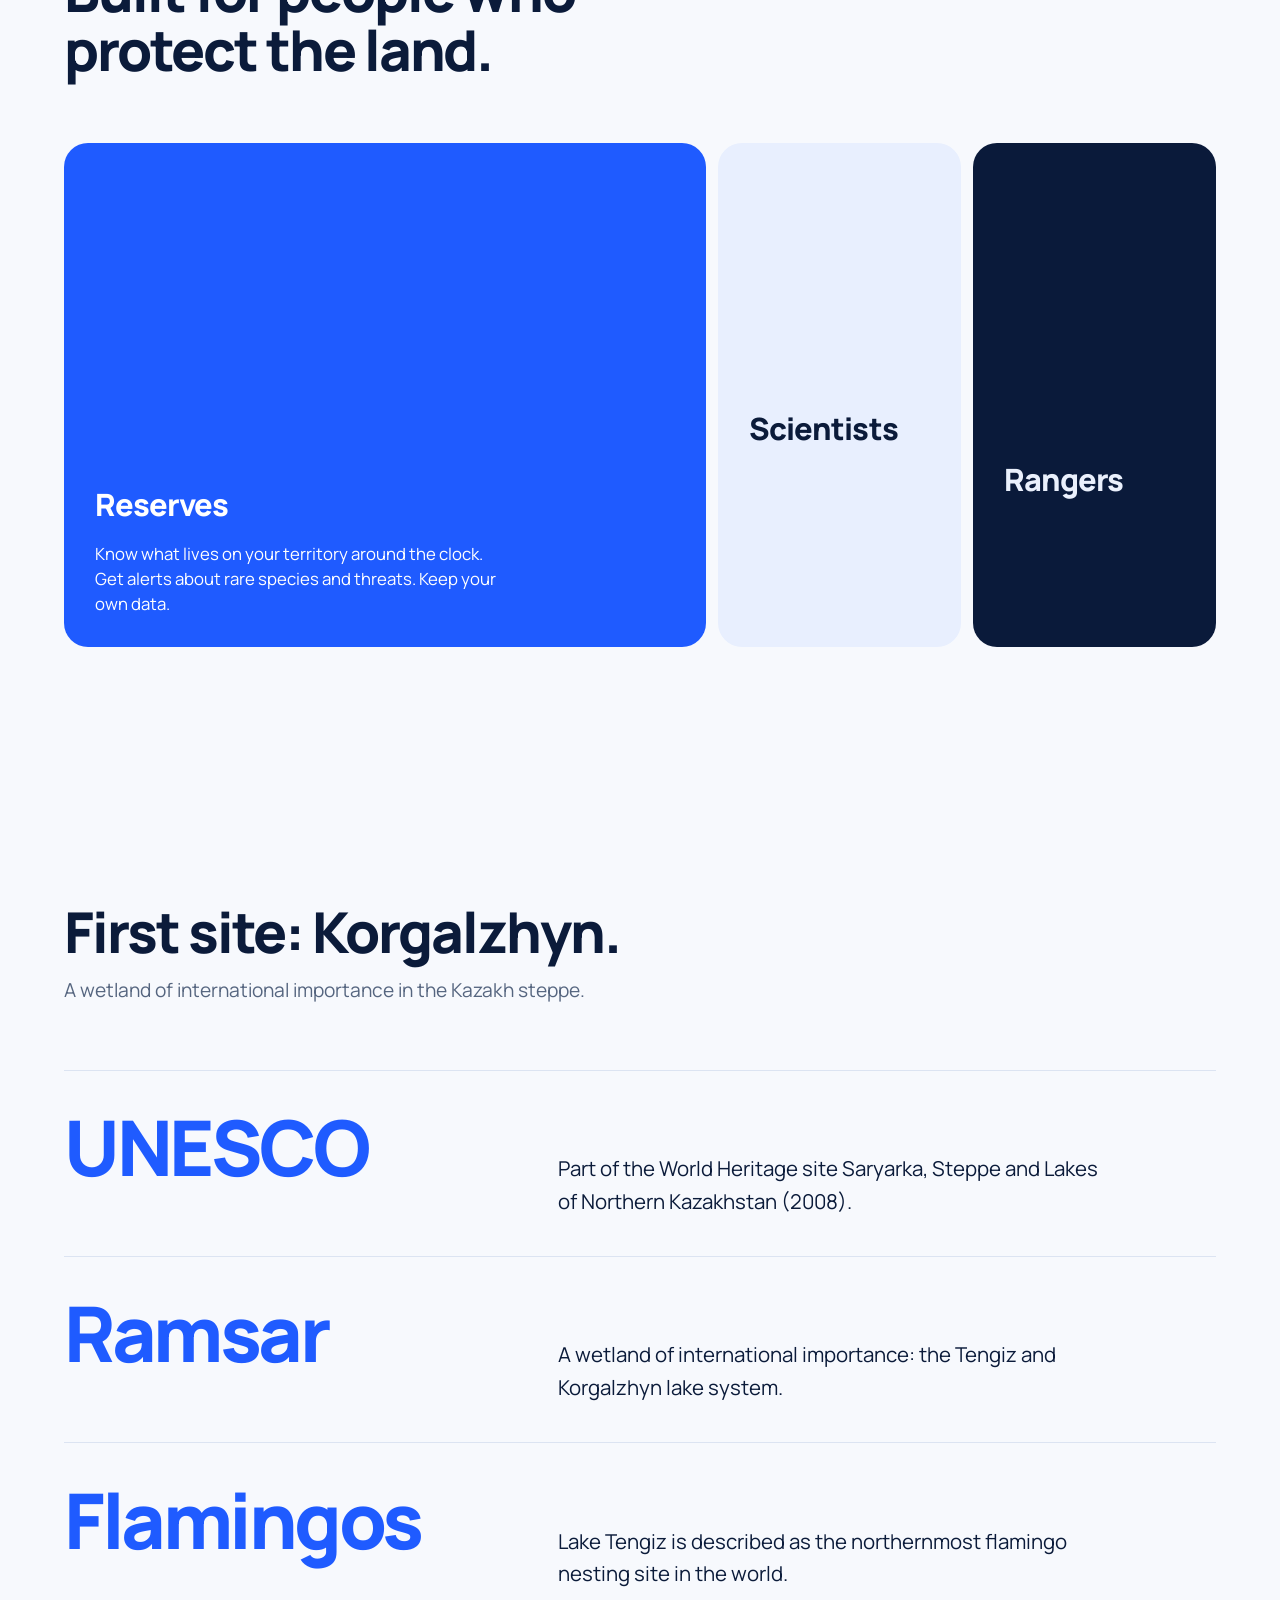
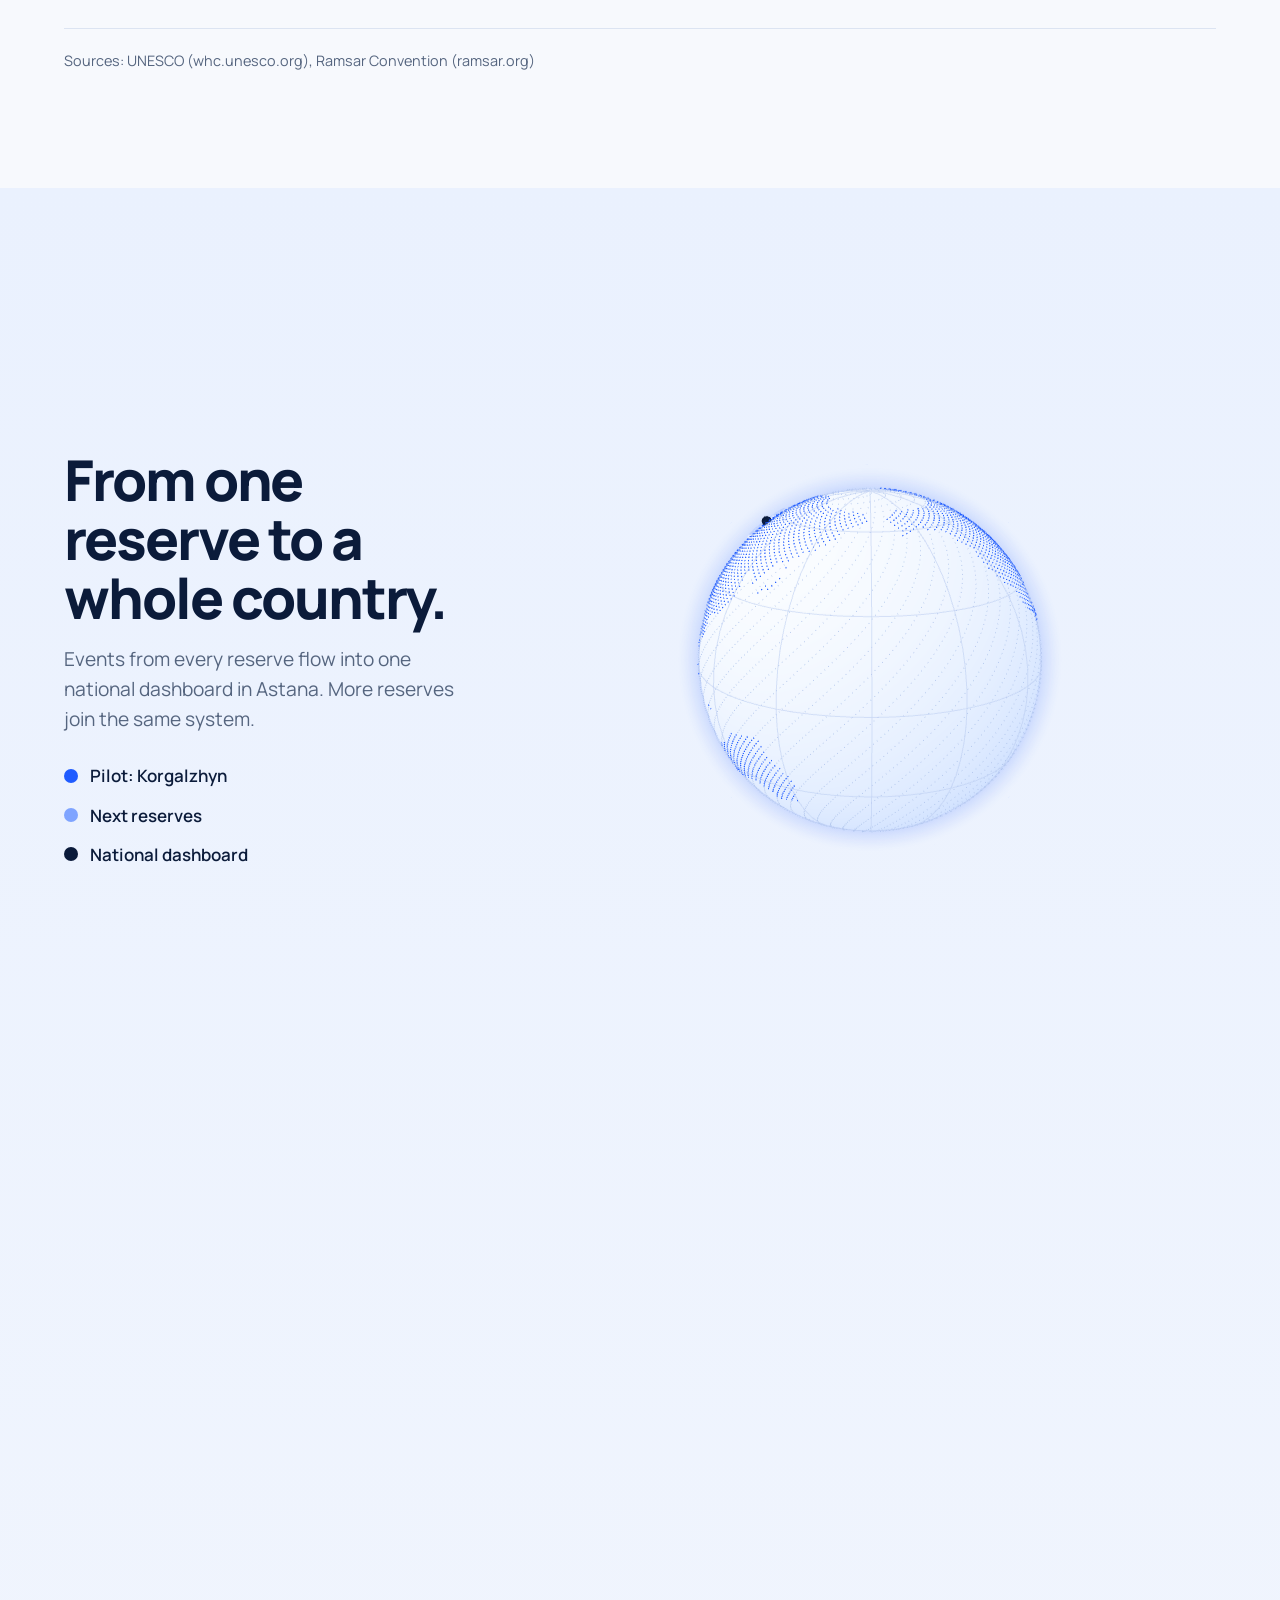
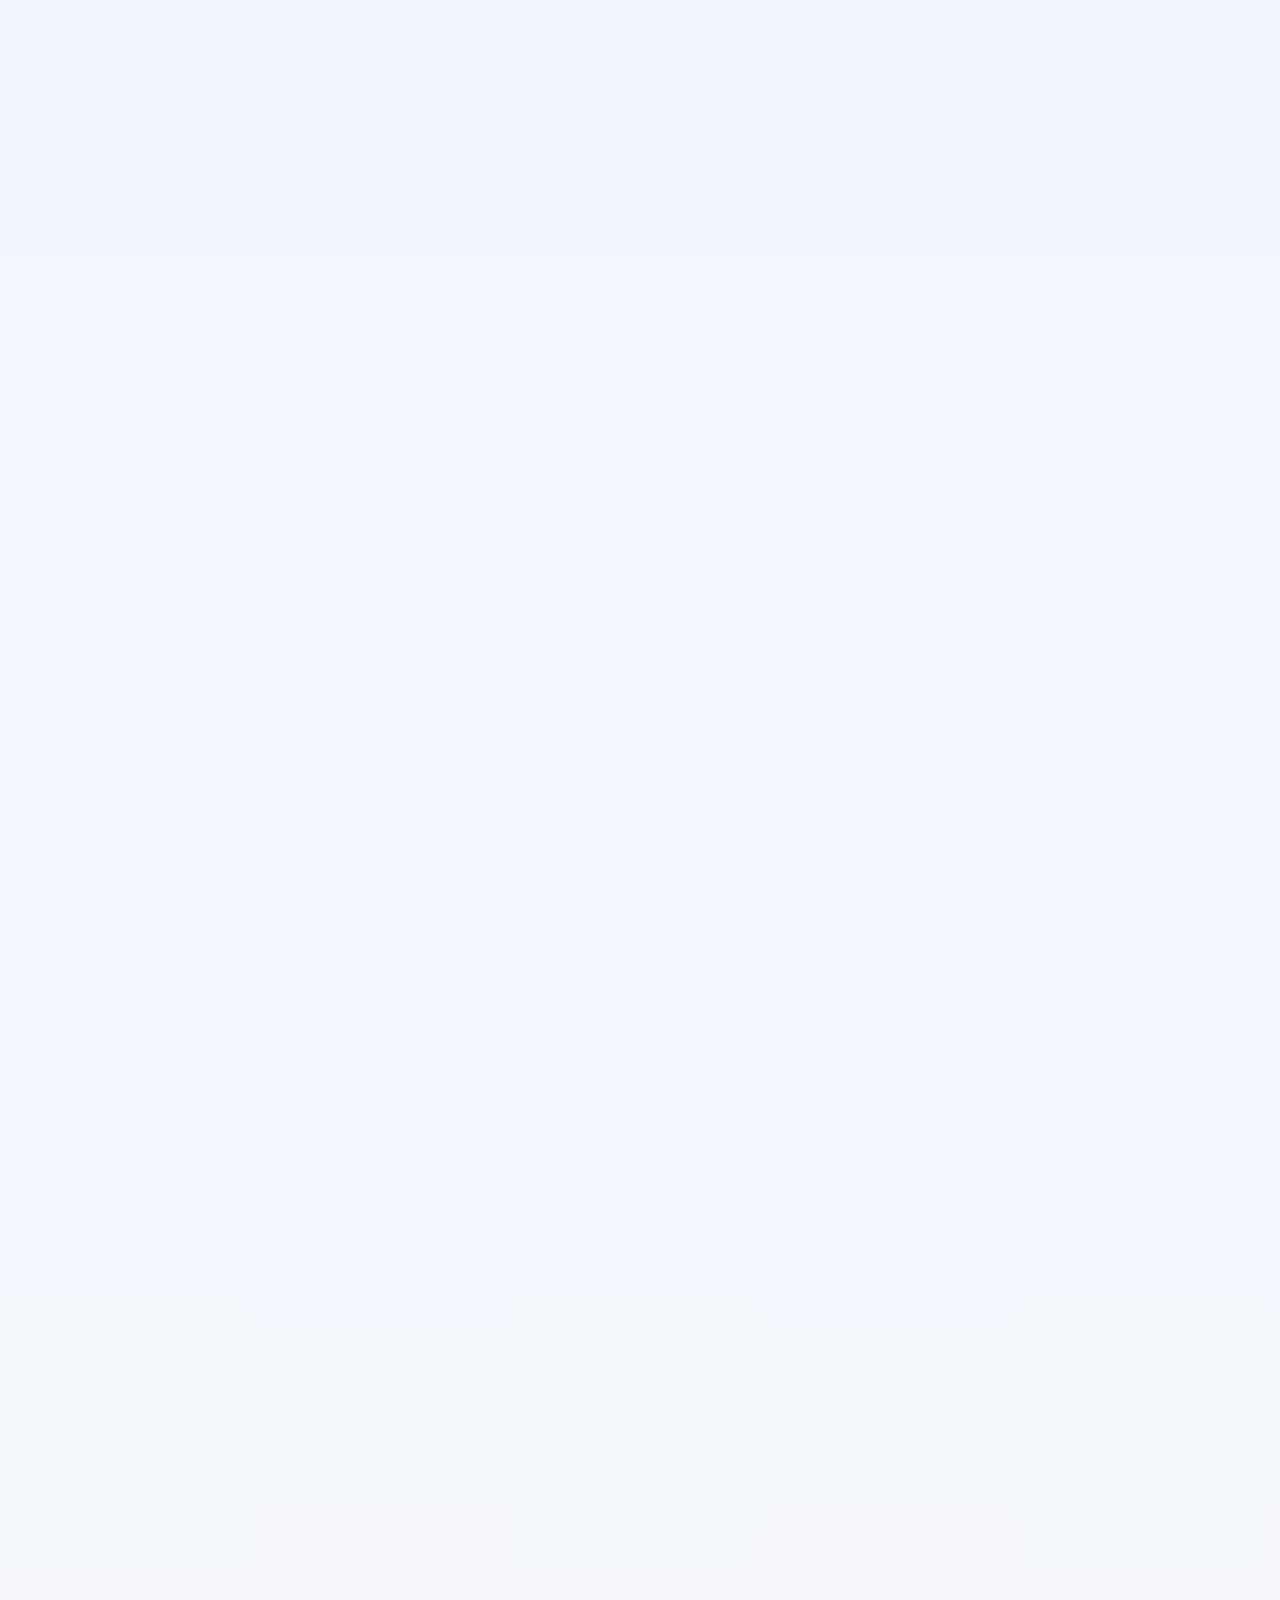
==== commit e6f4aa0c: "Privacy policy page and footer link (needed for Google OAuth publishing) Co-Authored-By: Claude Sonn" ====
--- a/index.html
+++ b/index.html
@@ -387,7 +387,7 @@
       <span class="logo-word">WetlandEar</span>
     </a>
     <p data-i18n="foot_built">Built in Astana by Zhasmin Jumanova.</p>
-    <p class="foot-links"><a data-mail href="mailto:zzhaseka@gmail.com">zzhaseka@gmail.com</a> <a href="https://zhasminjumanova.com" rel="noopener" data-i18n="foot_site">Portfolio</a></p>
+    <p class="foot-links"><a data-mail href="mailto:zzhaseka@gmail.com">zzhaseka@gmail.com</a> <a href="https://zhasminjumanova.com" rel="noopener" data-i18n="foot_site">Portfolio</a> <a href="/privacy" data-i18n="foot_privacy">Privacy</a></p>
   </div>
 </footer>
 
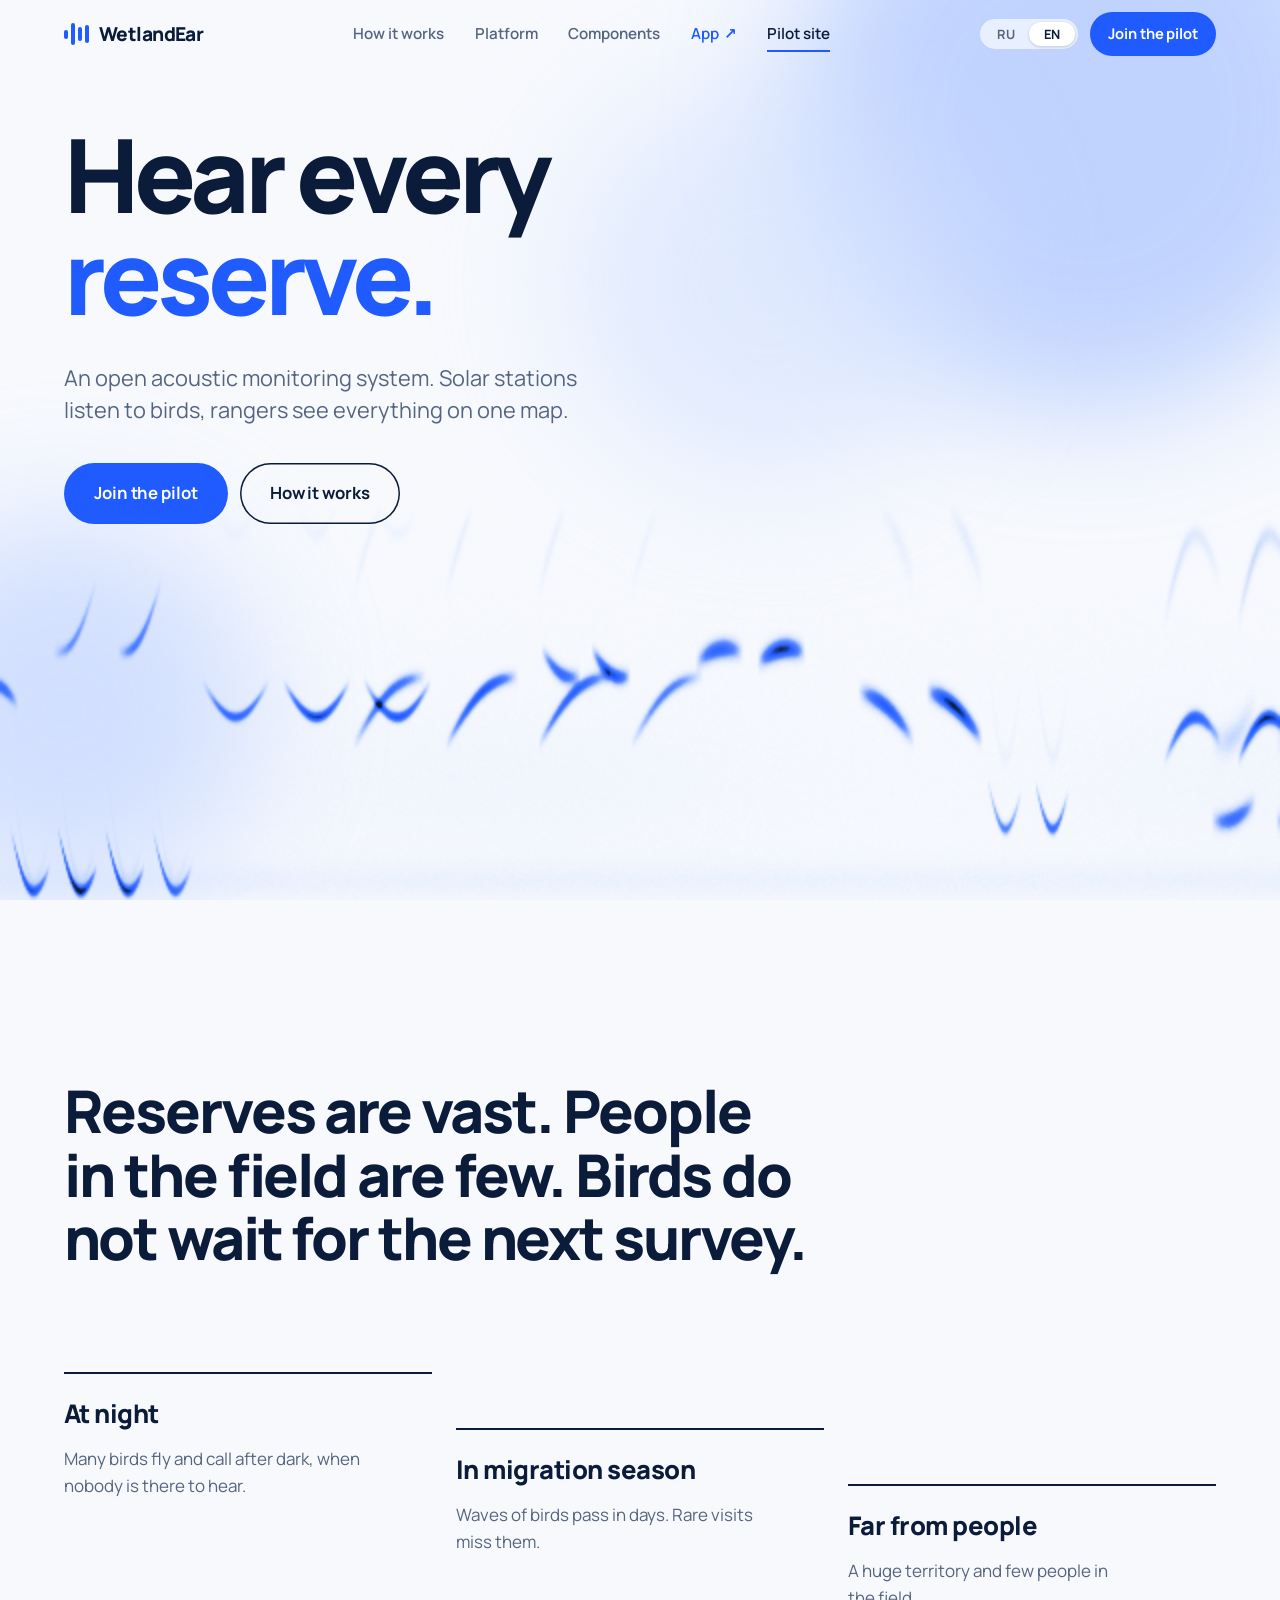
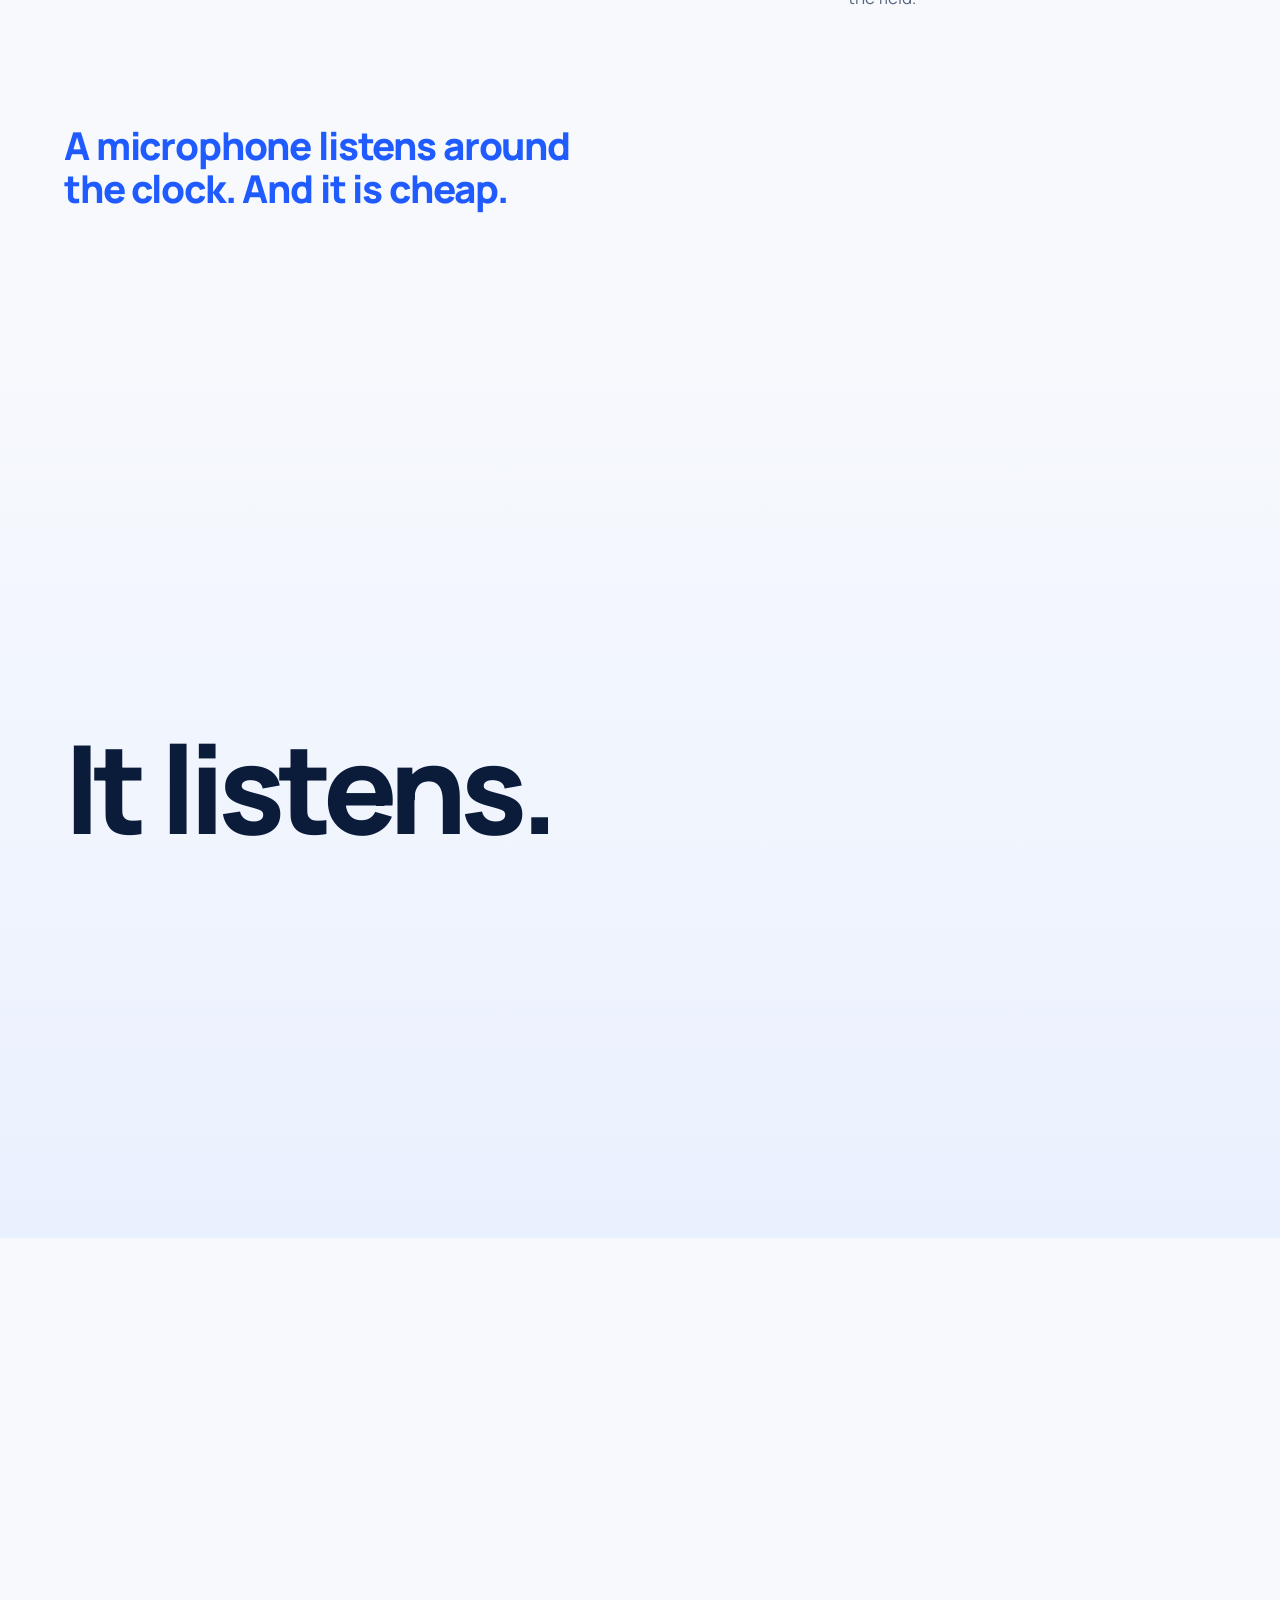
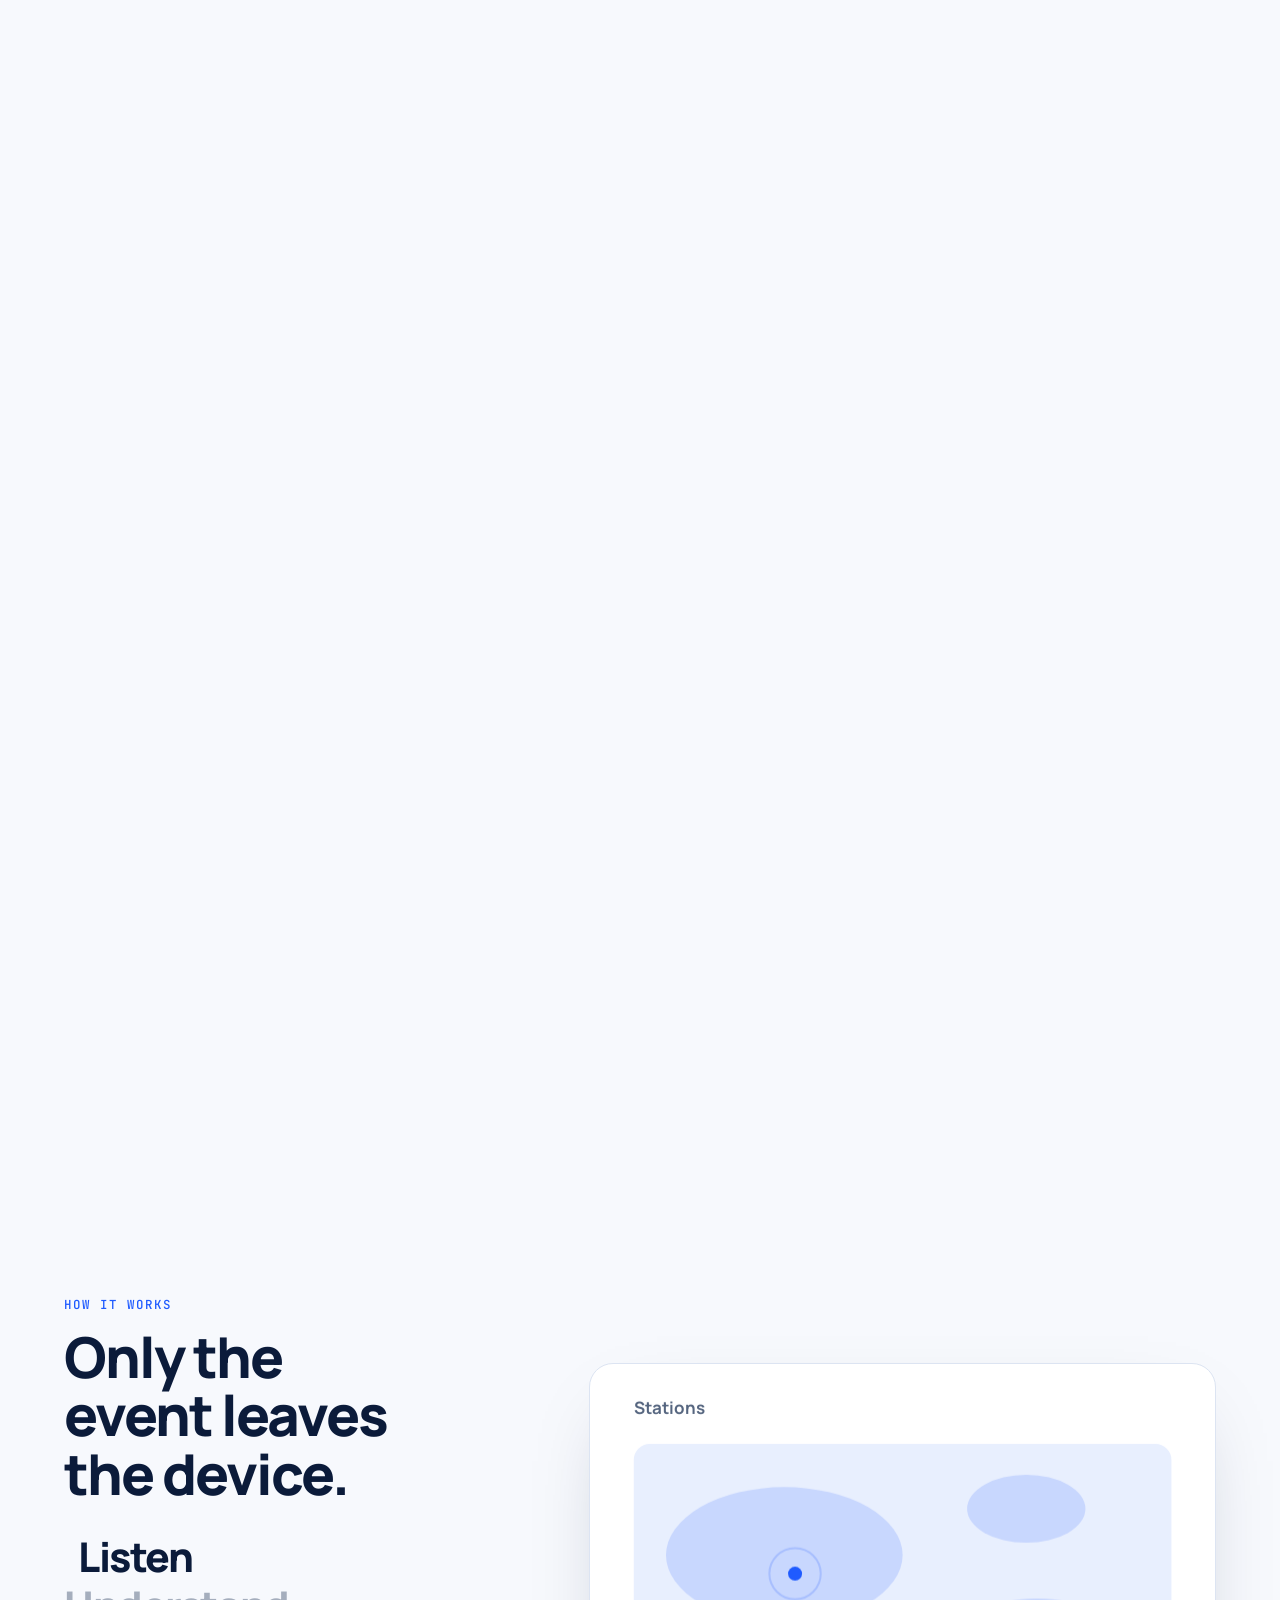
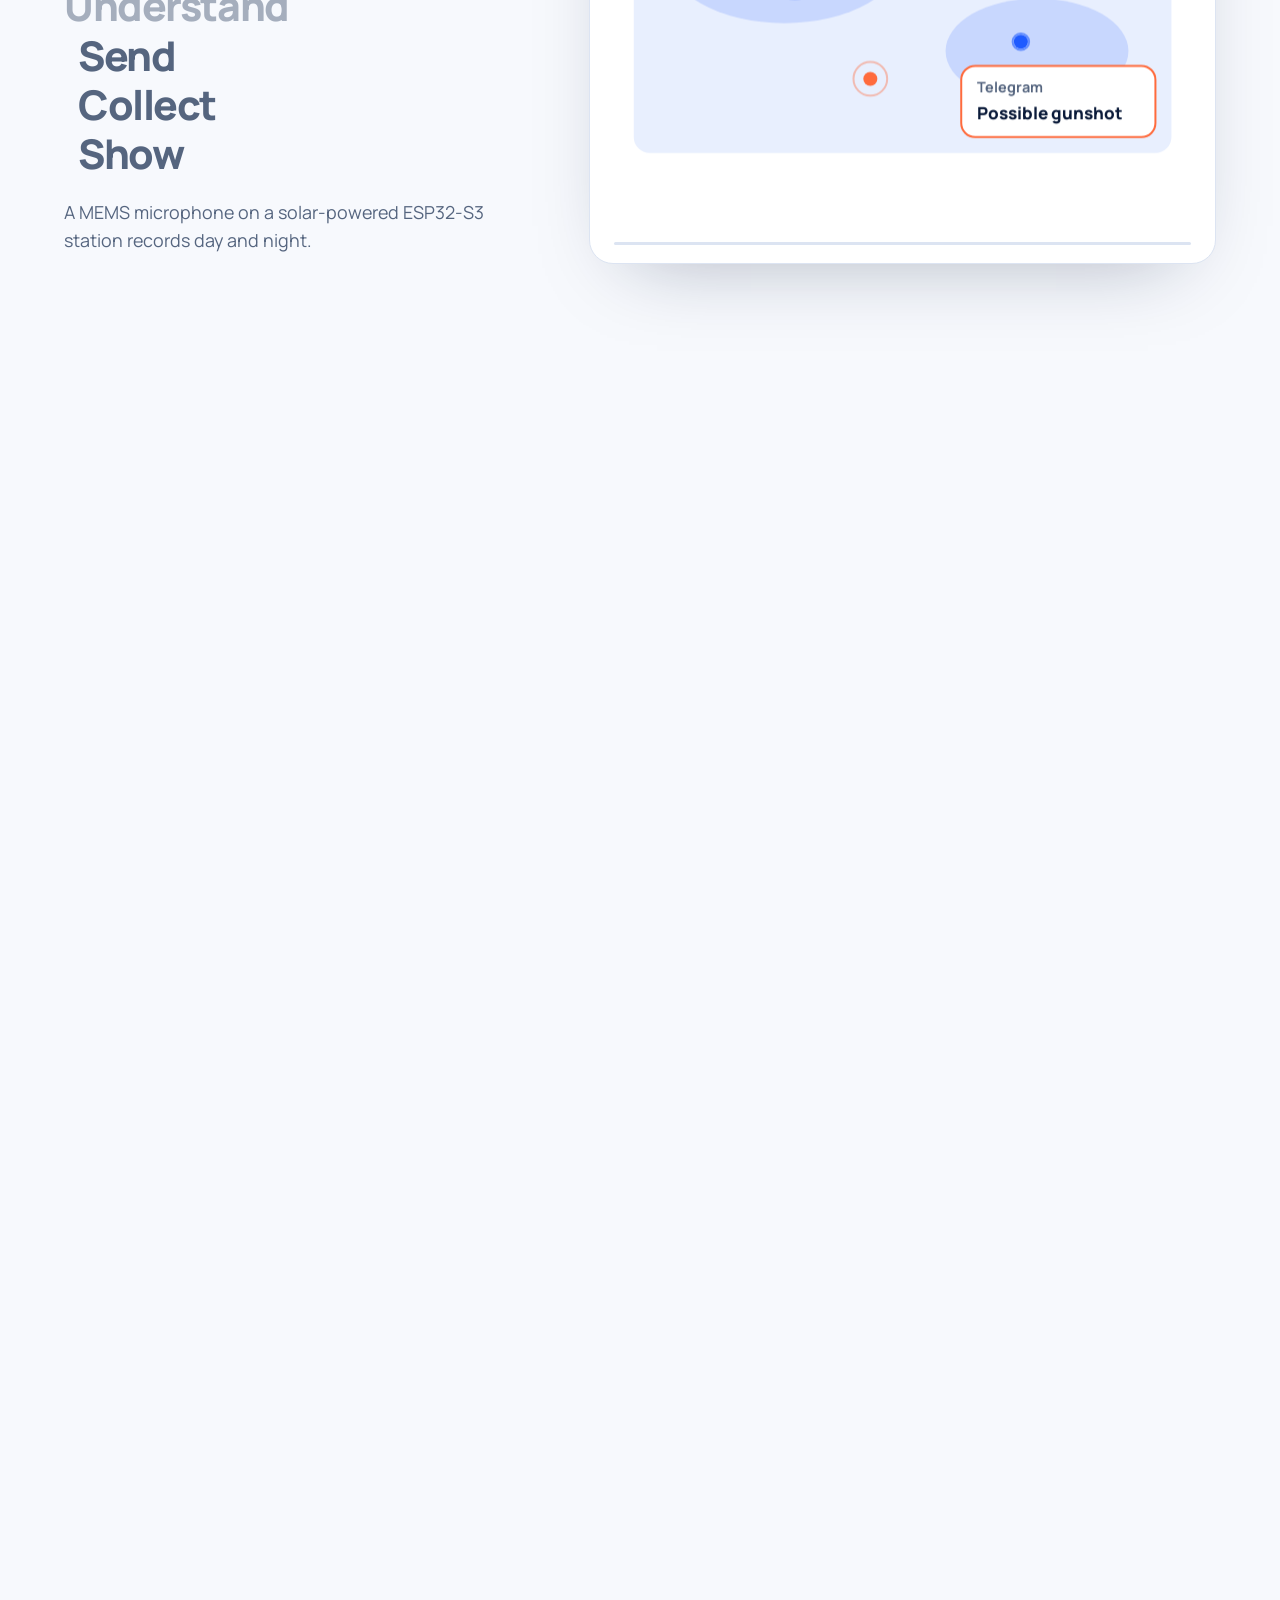
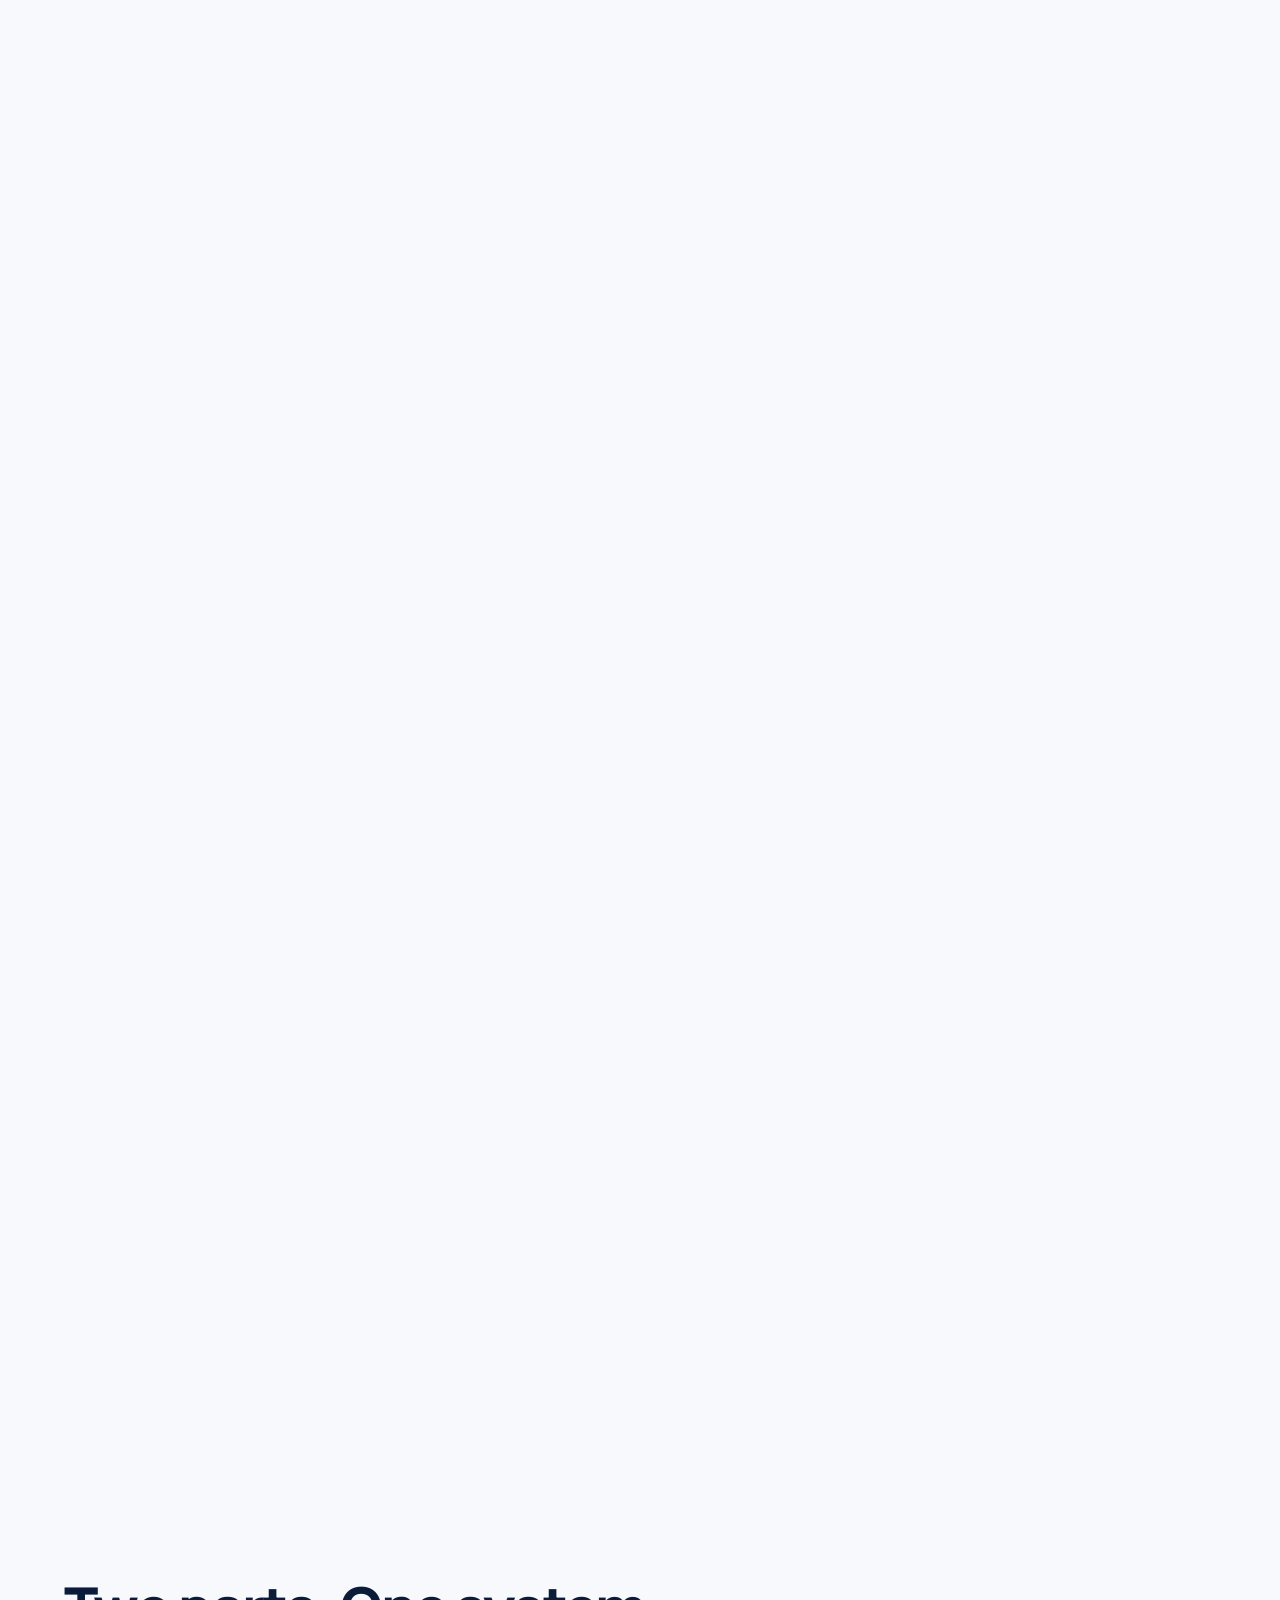
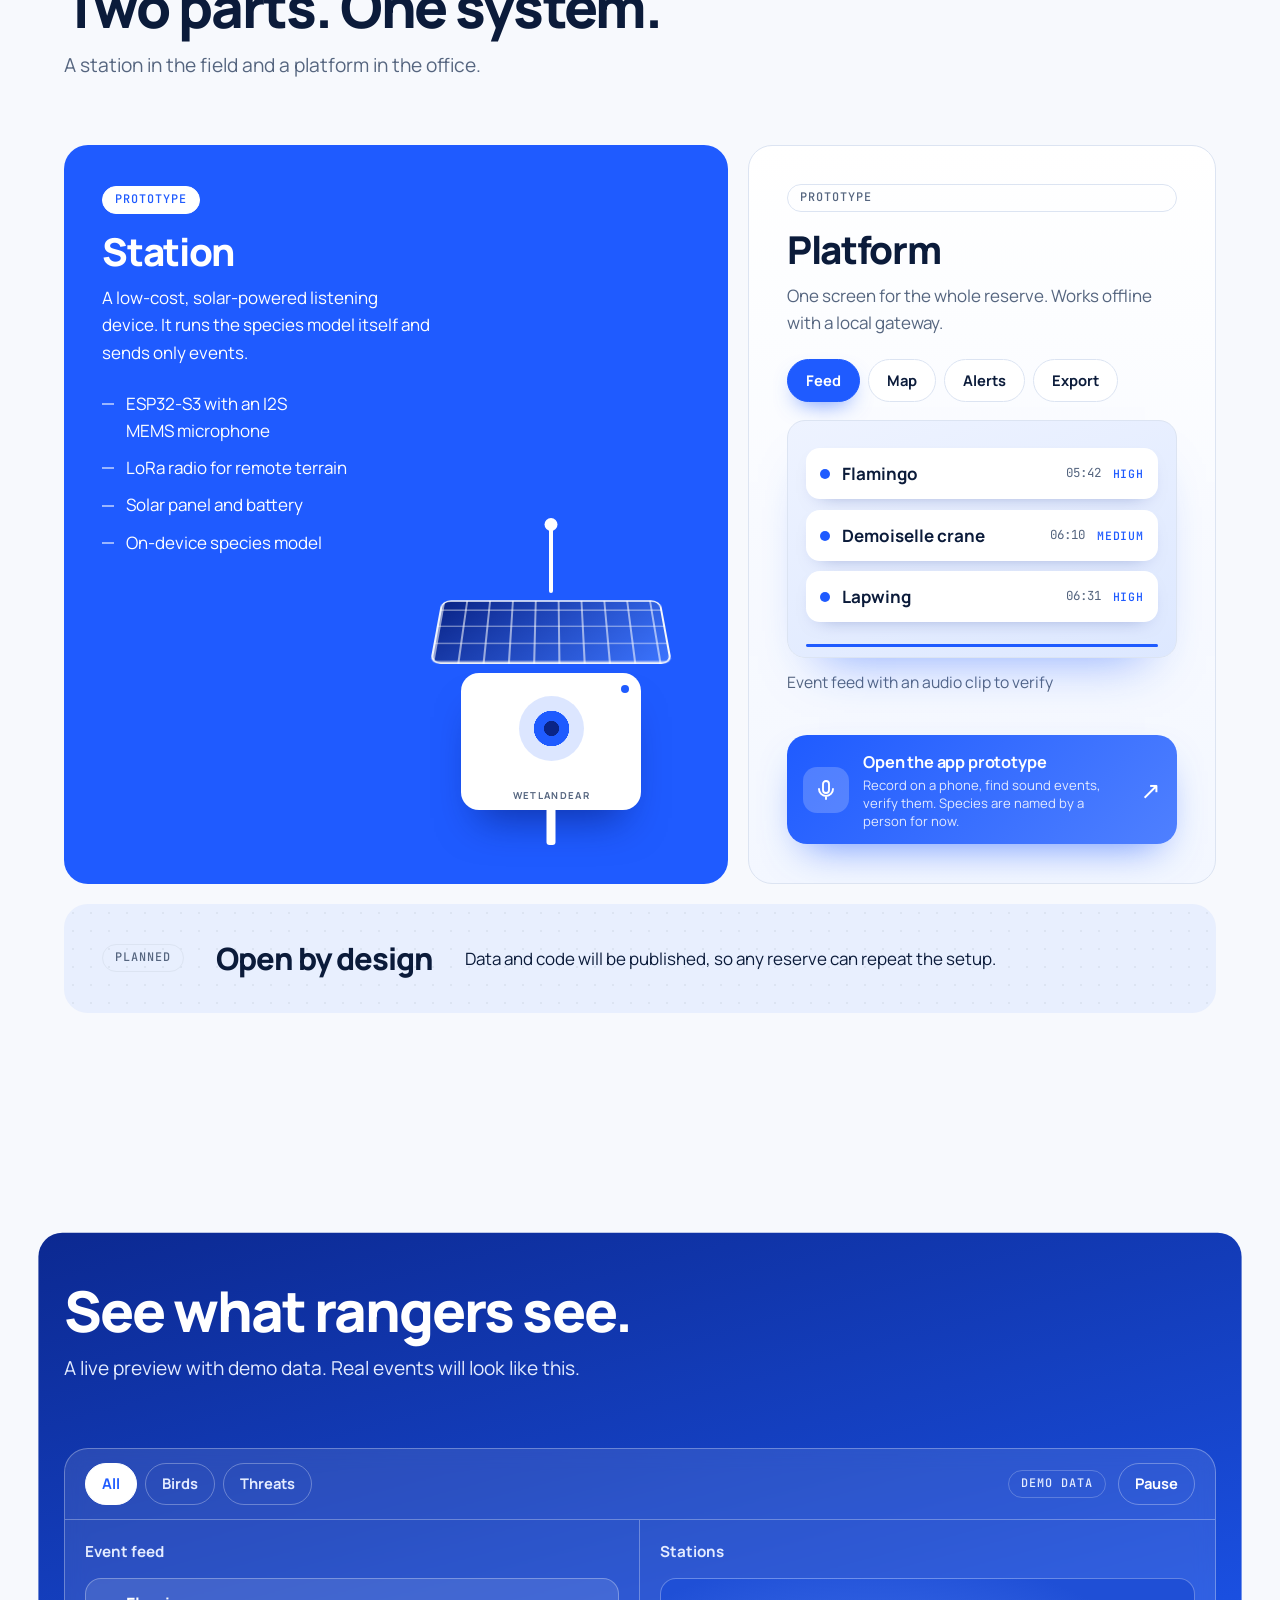
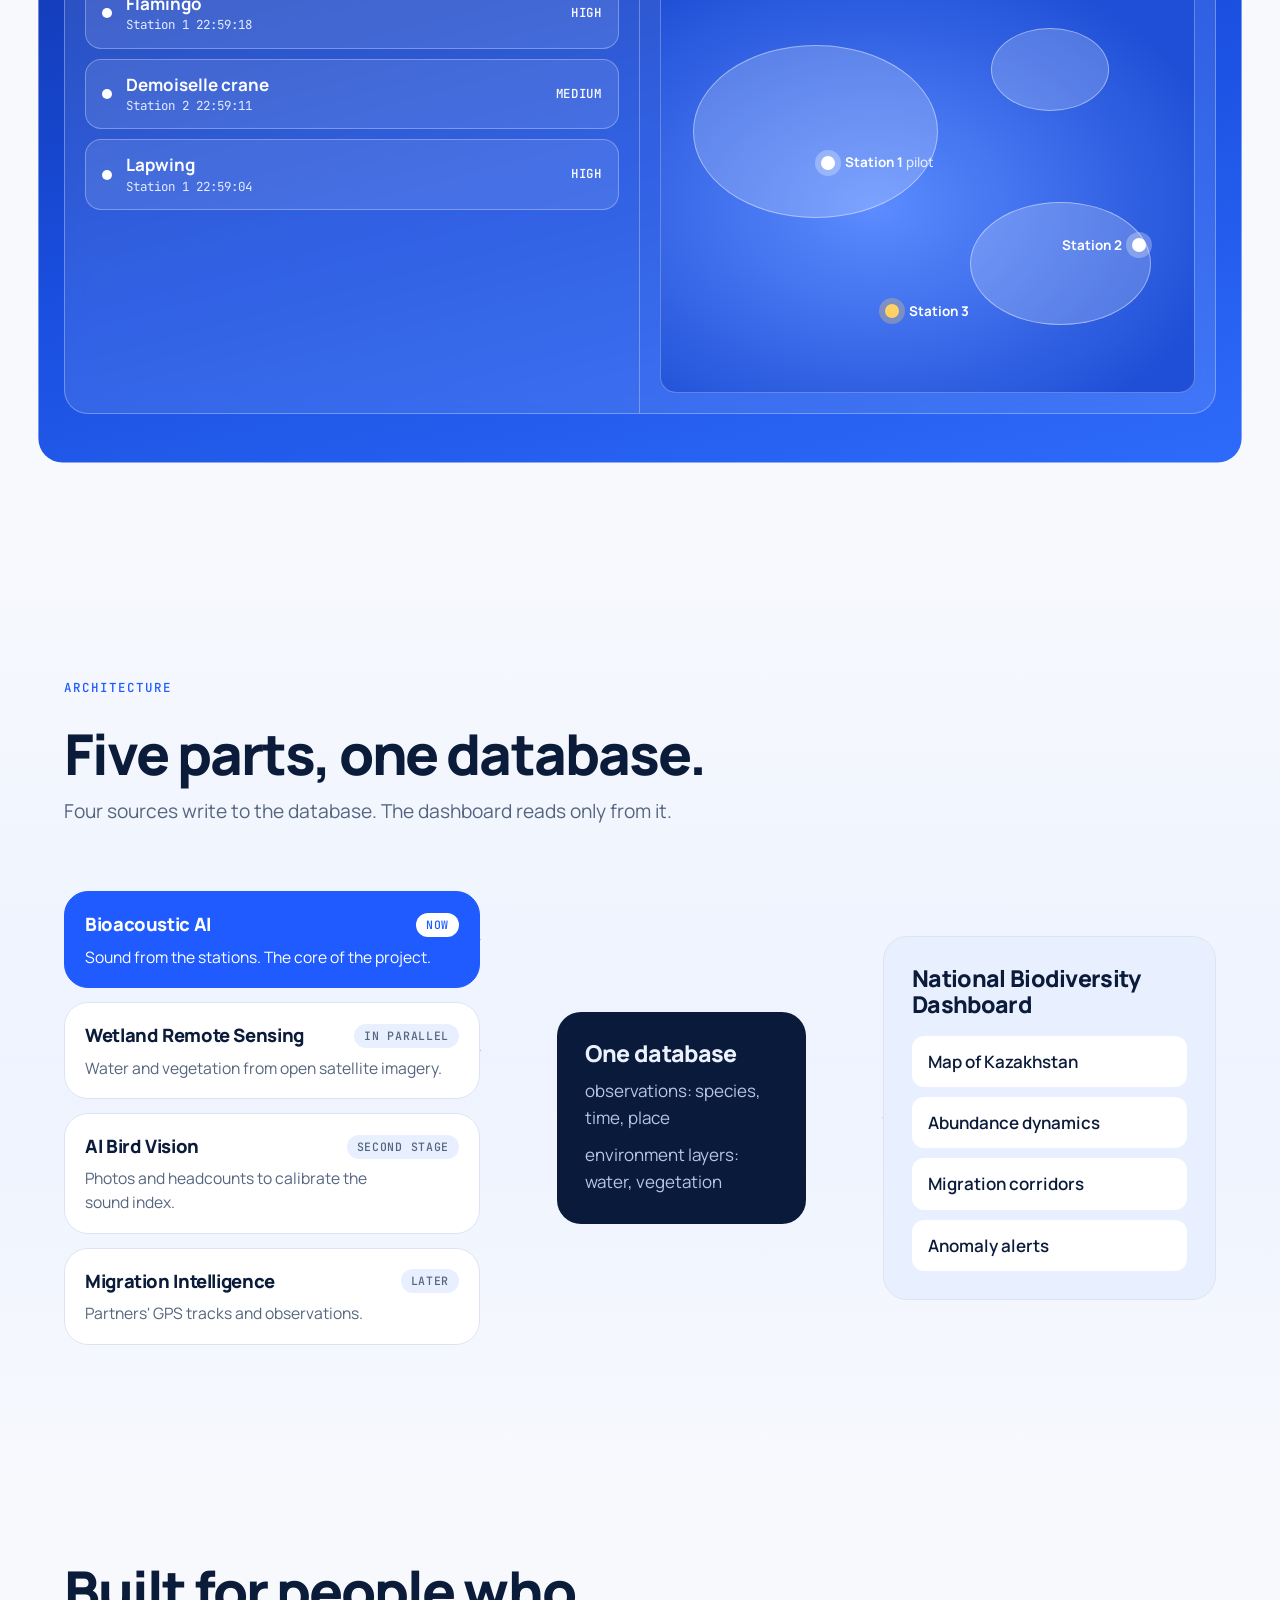
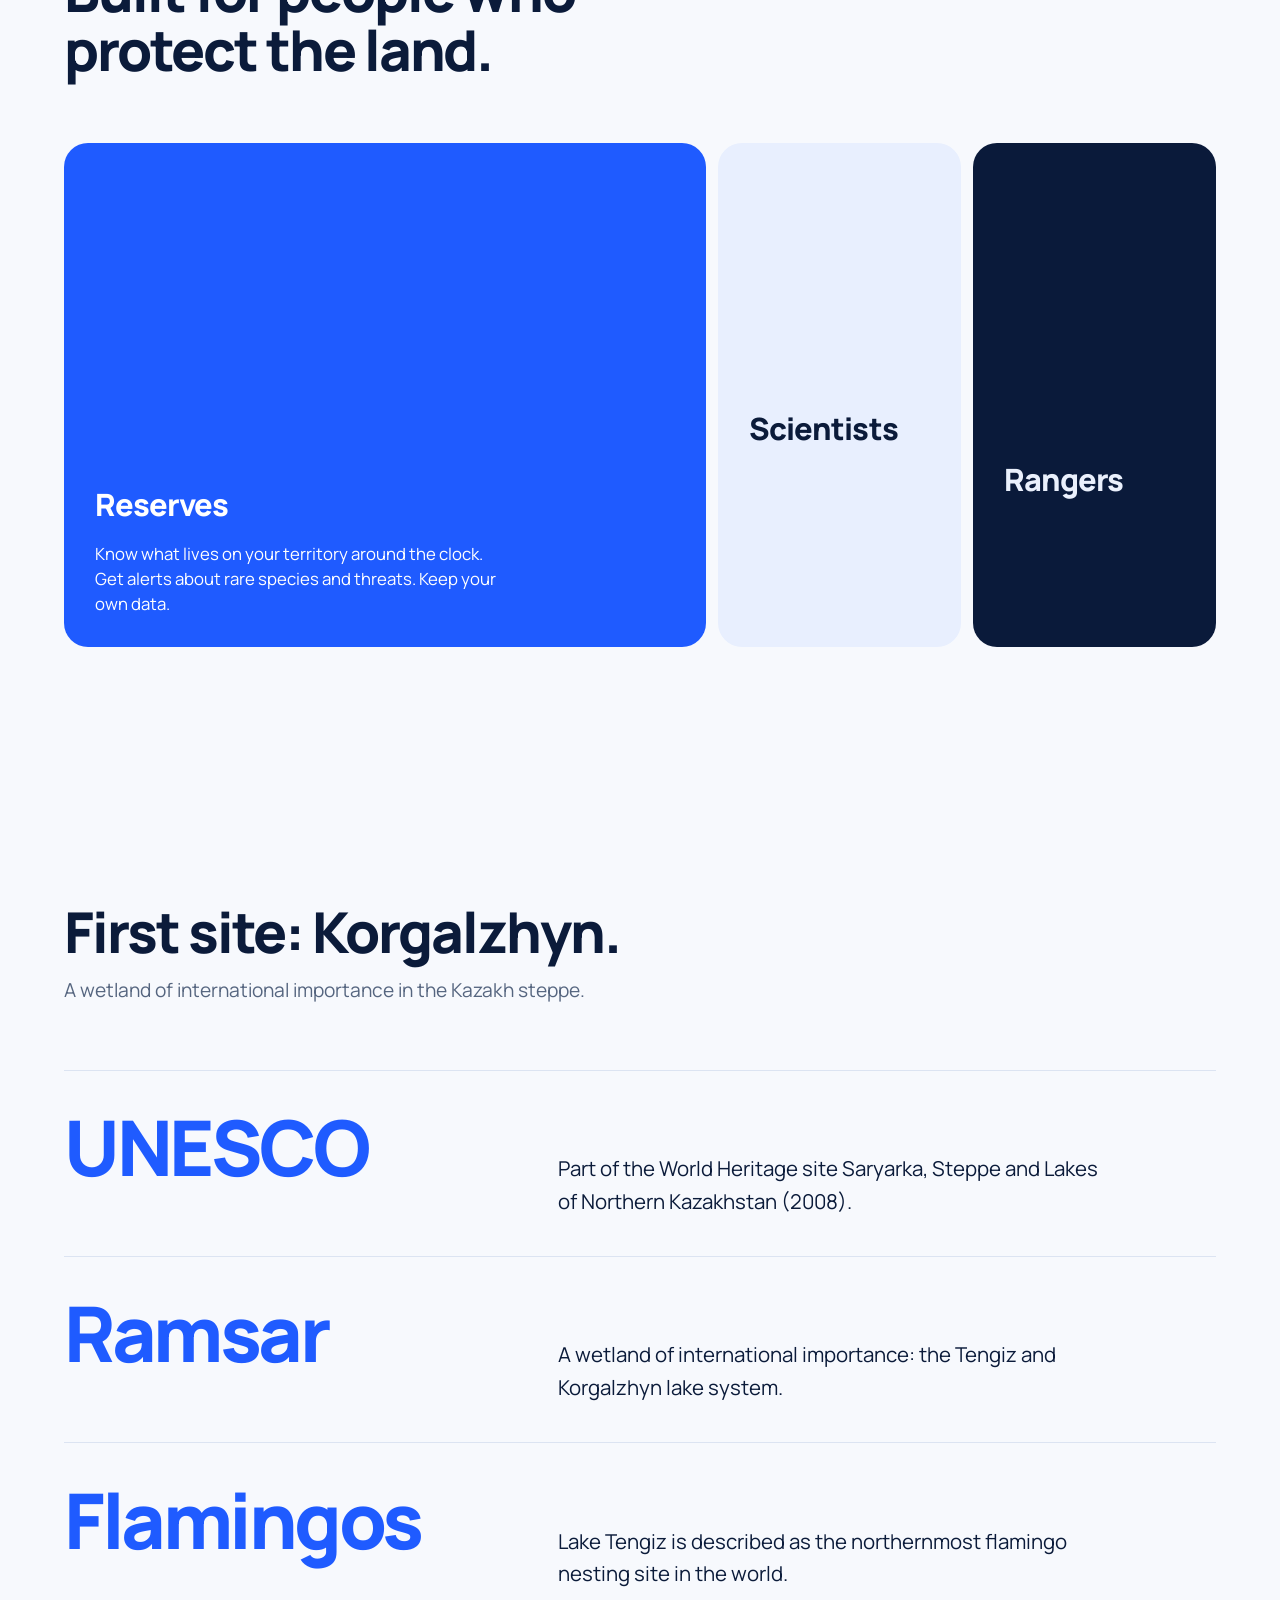
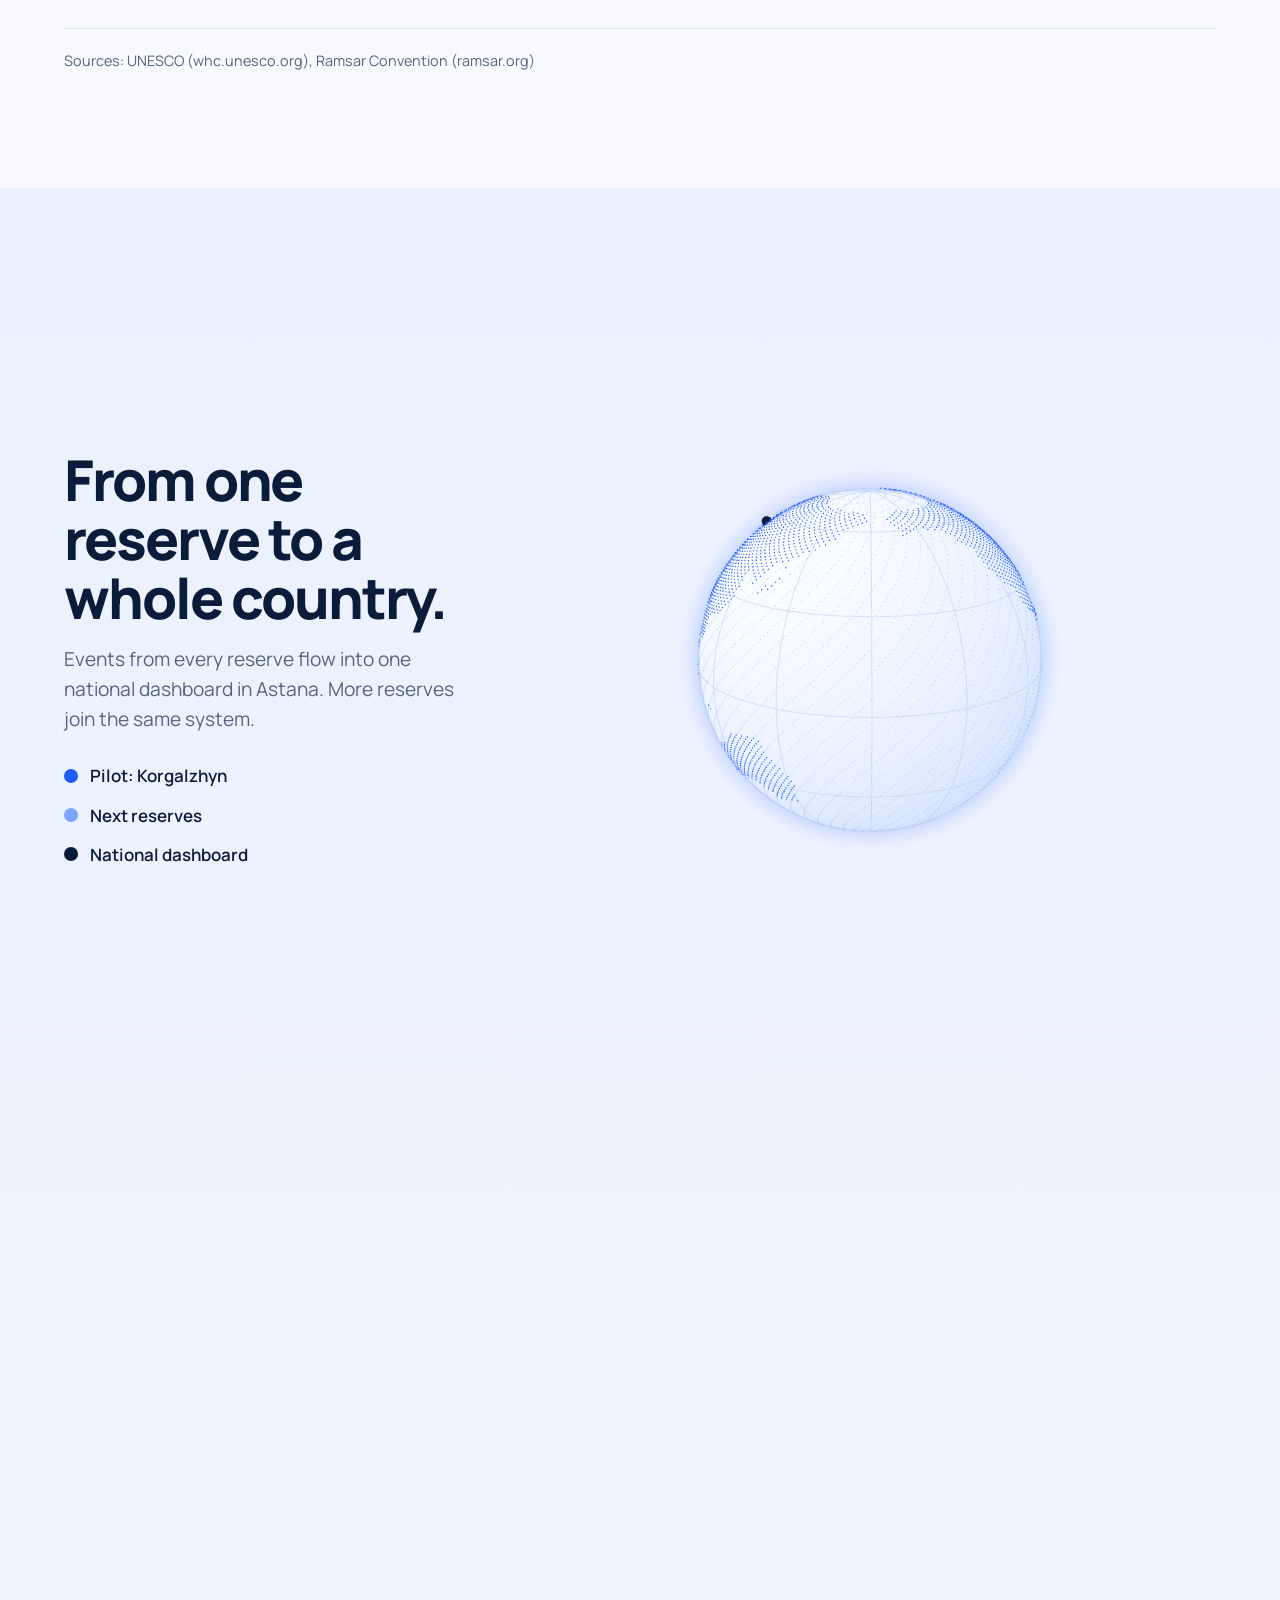
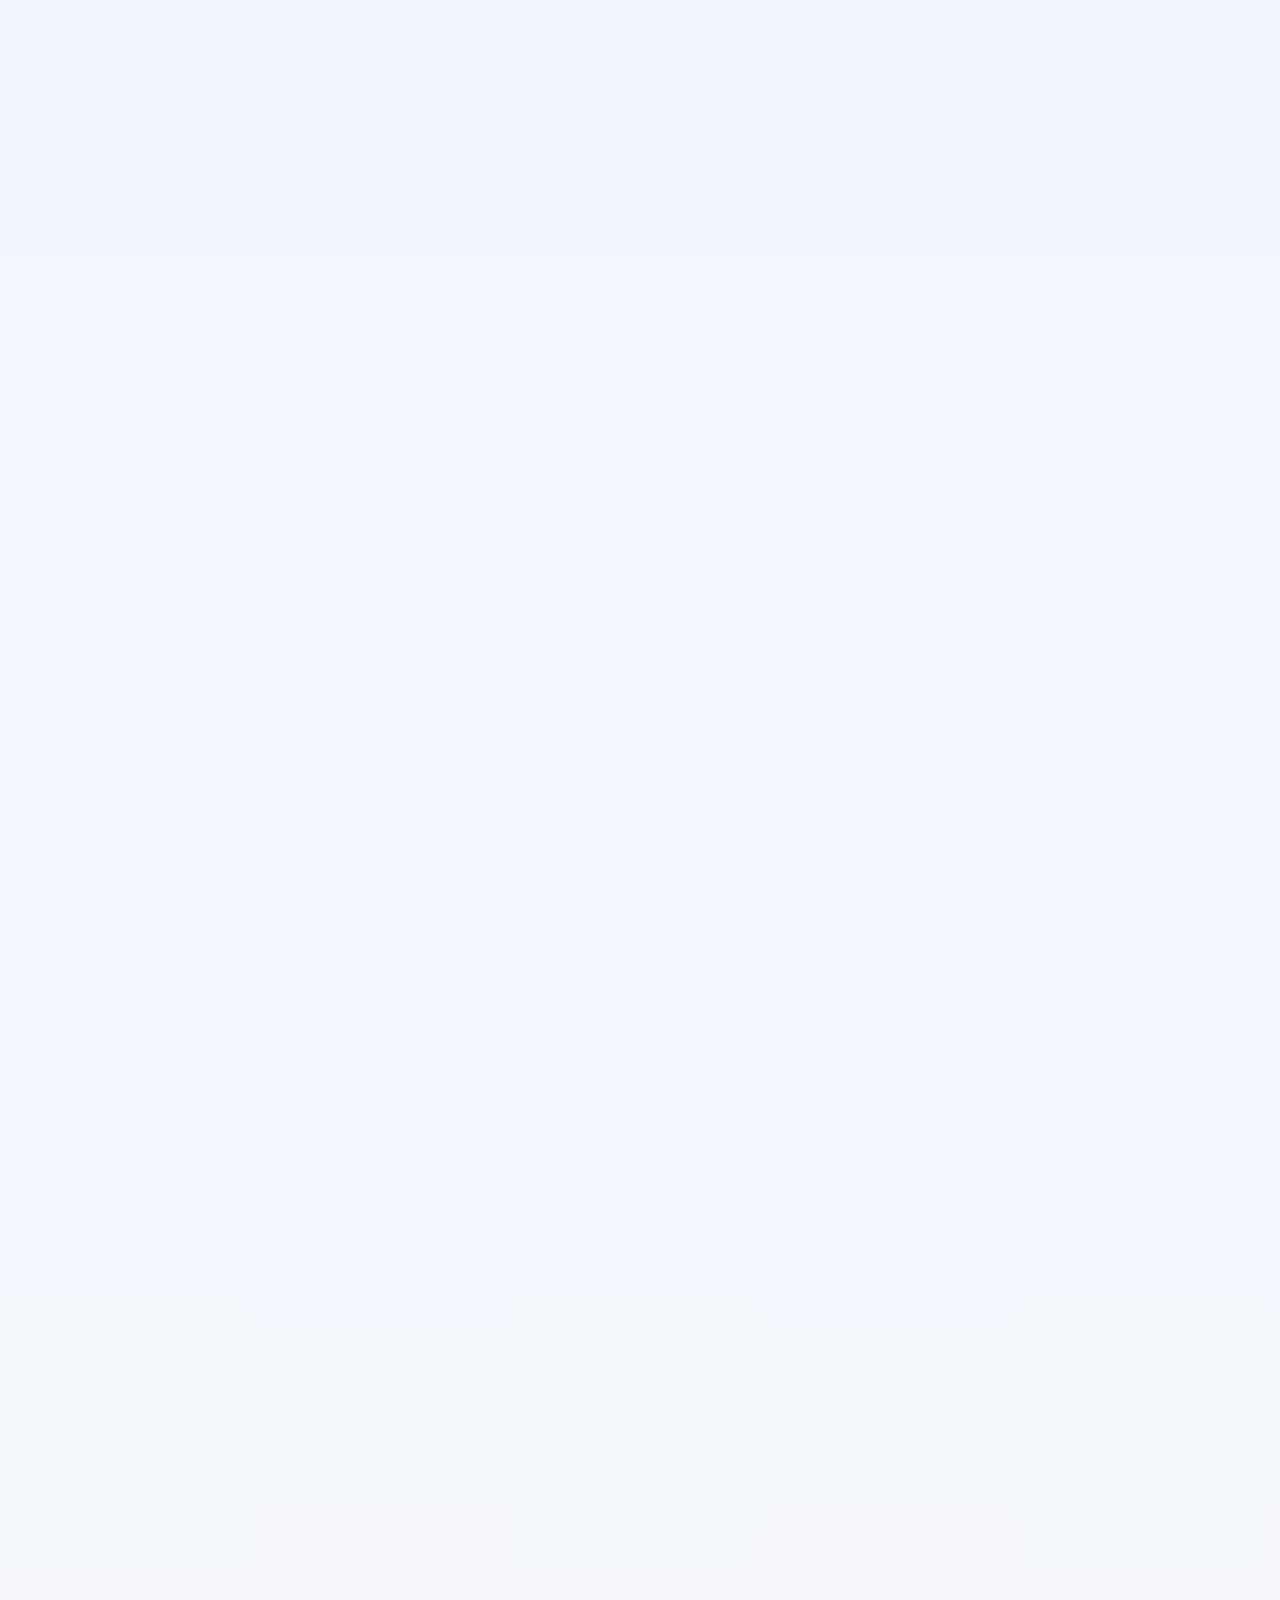
==== commit 01a04c0c: "Public model accuracy page (/metrics) with per-species table and calibration; footer link Co-Authore" ====
--- a/index.html
+++ b/index.html
@@ -387,7 +387,7 @@
       <span class="logo-word">WetlandEar</span>
     </a>
     <p data-i18n="foot_built">Built in Astana by Zhasmin Jumanova.</p>
-    <p class="foot-links"><a data-mail href="mailto:zzhaseka@gmail.com">zzhaseka@gmail.com</a> <a href="https://zhasminjumanova.com" rel="noopener" data-i18n="foot_site">Portfolio</a> <a href="/privacy" data-i18n="foot_privacy">Privacy</a></p>
+    <p class="foot-links"><a data-mail href="mailto:zzhaseka@gmail.com">zzhaseka@gmail.com</a> <a href="https://zhasminjumanova.com" rel="noopener" data-i18n="foot_site">Portfolio</a> <a href="/privacy" data-i18n="foot_privacy">Privacy</a> <a href="/metrics" data-i18n="foot_metrics">Model accuracy</a></p>
   </div>
 </footer>
 
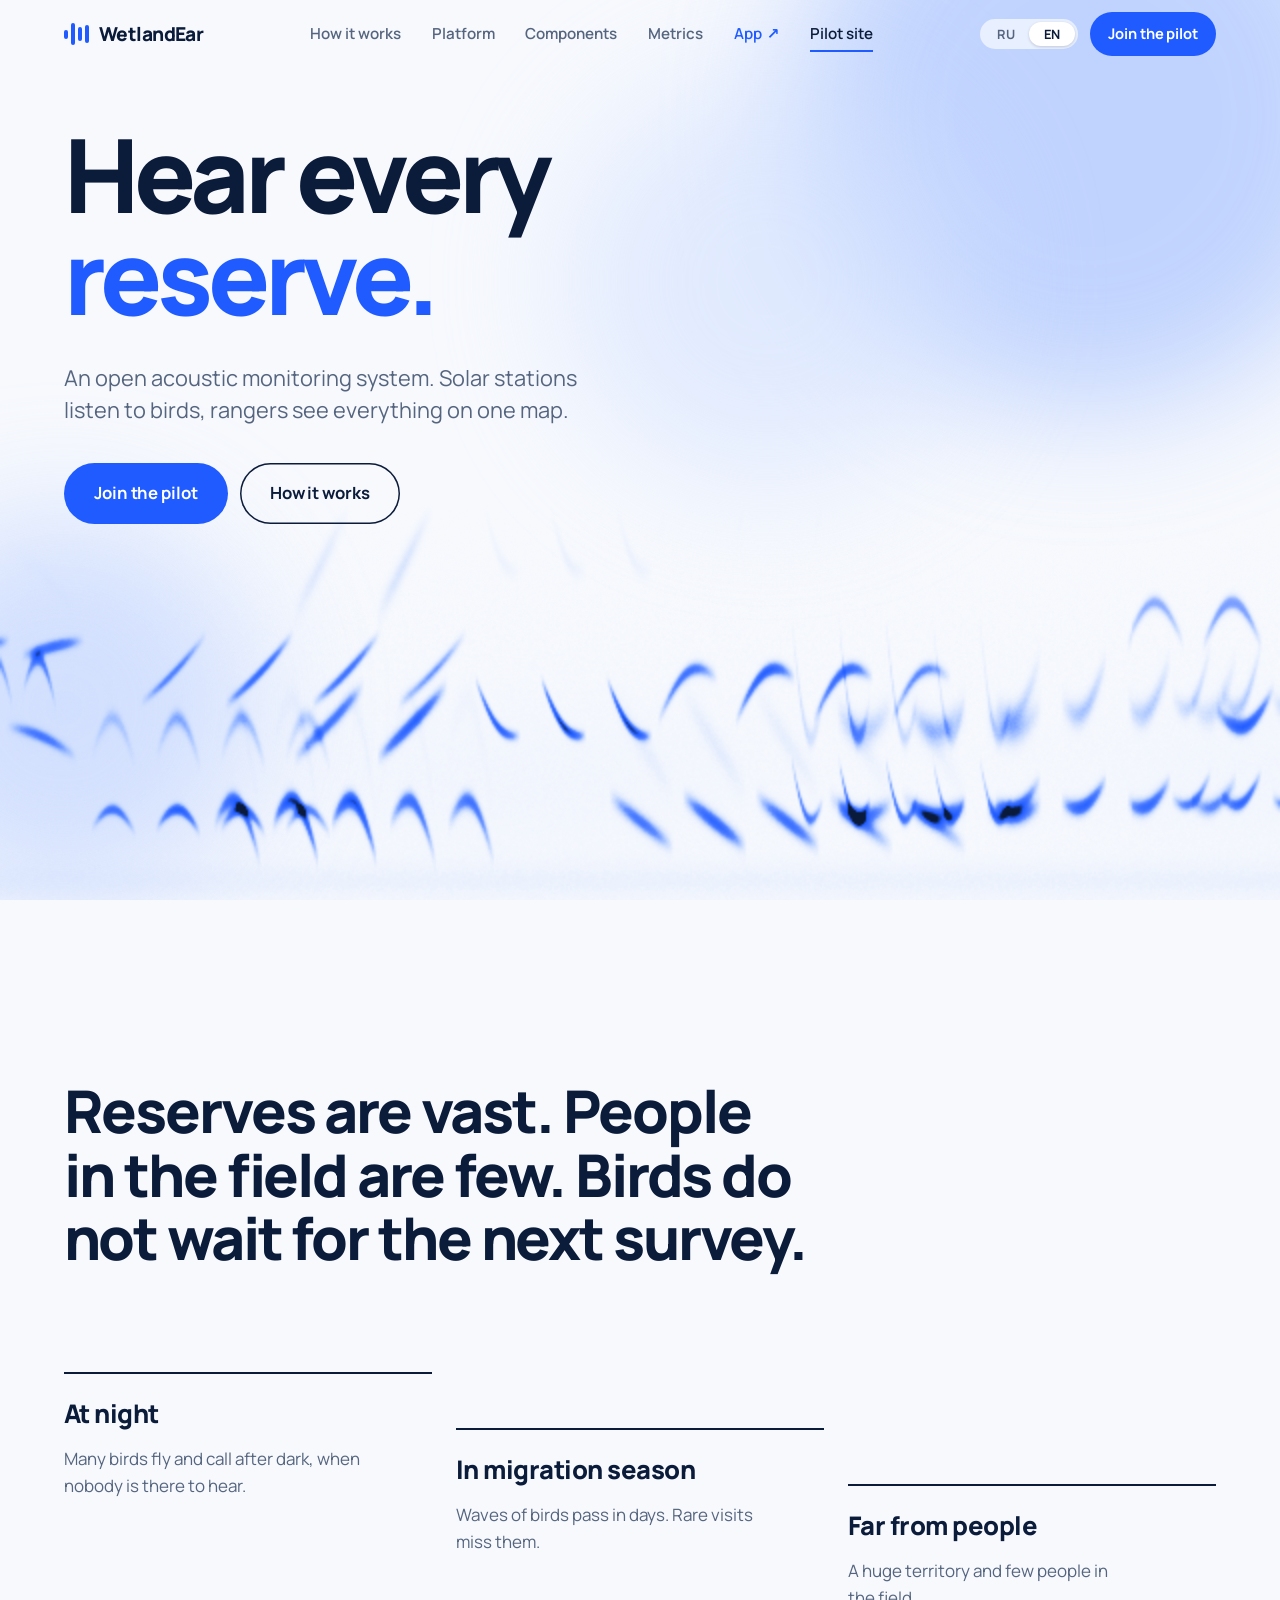
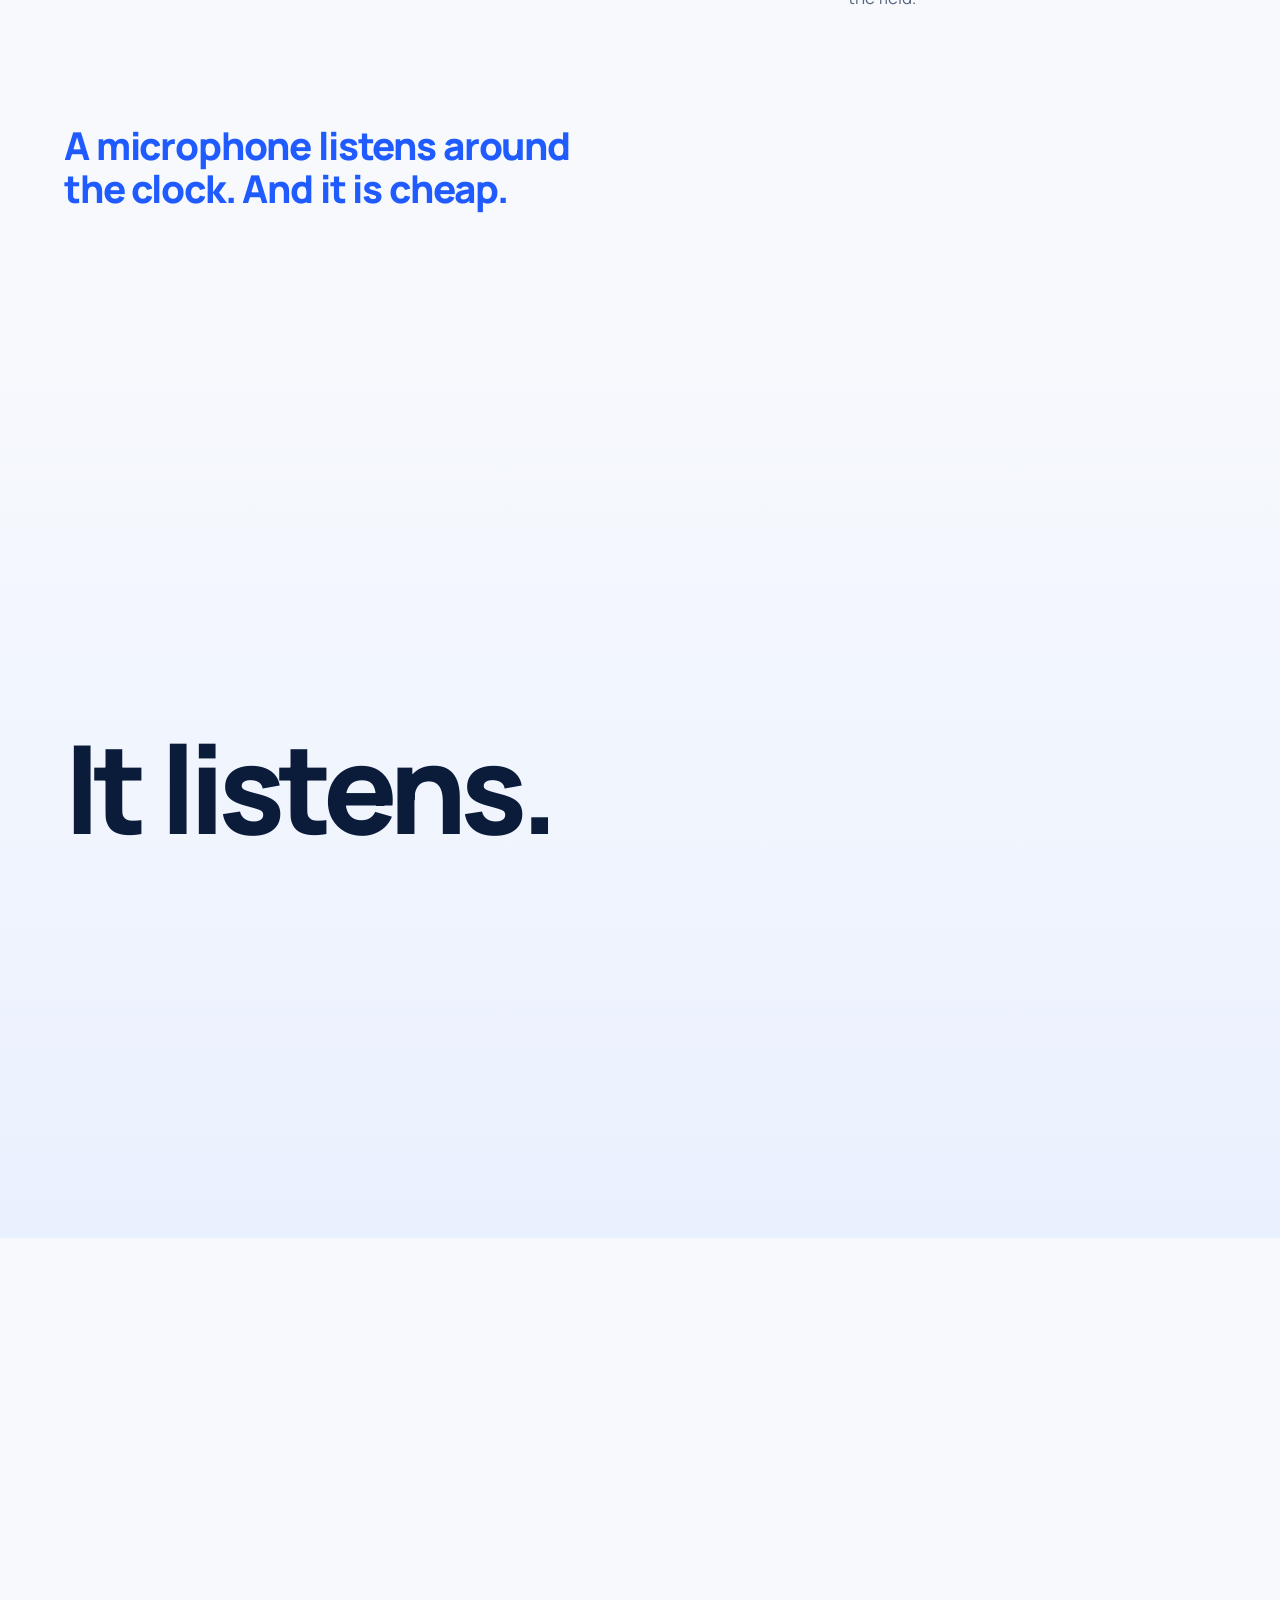
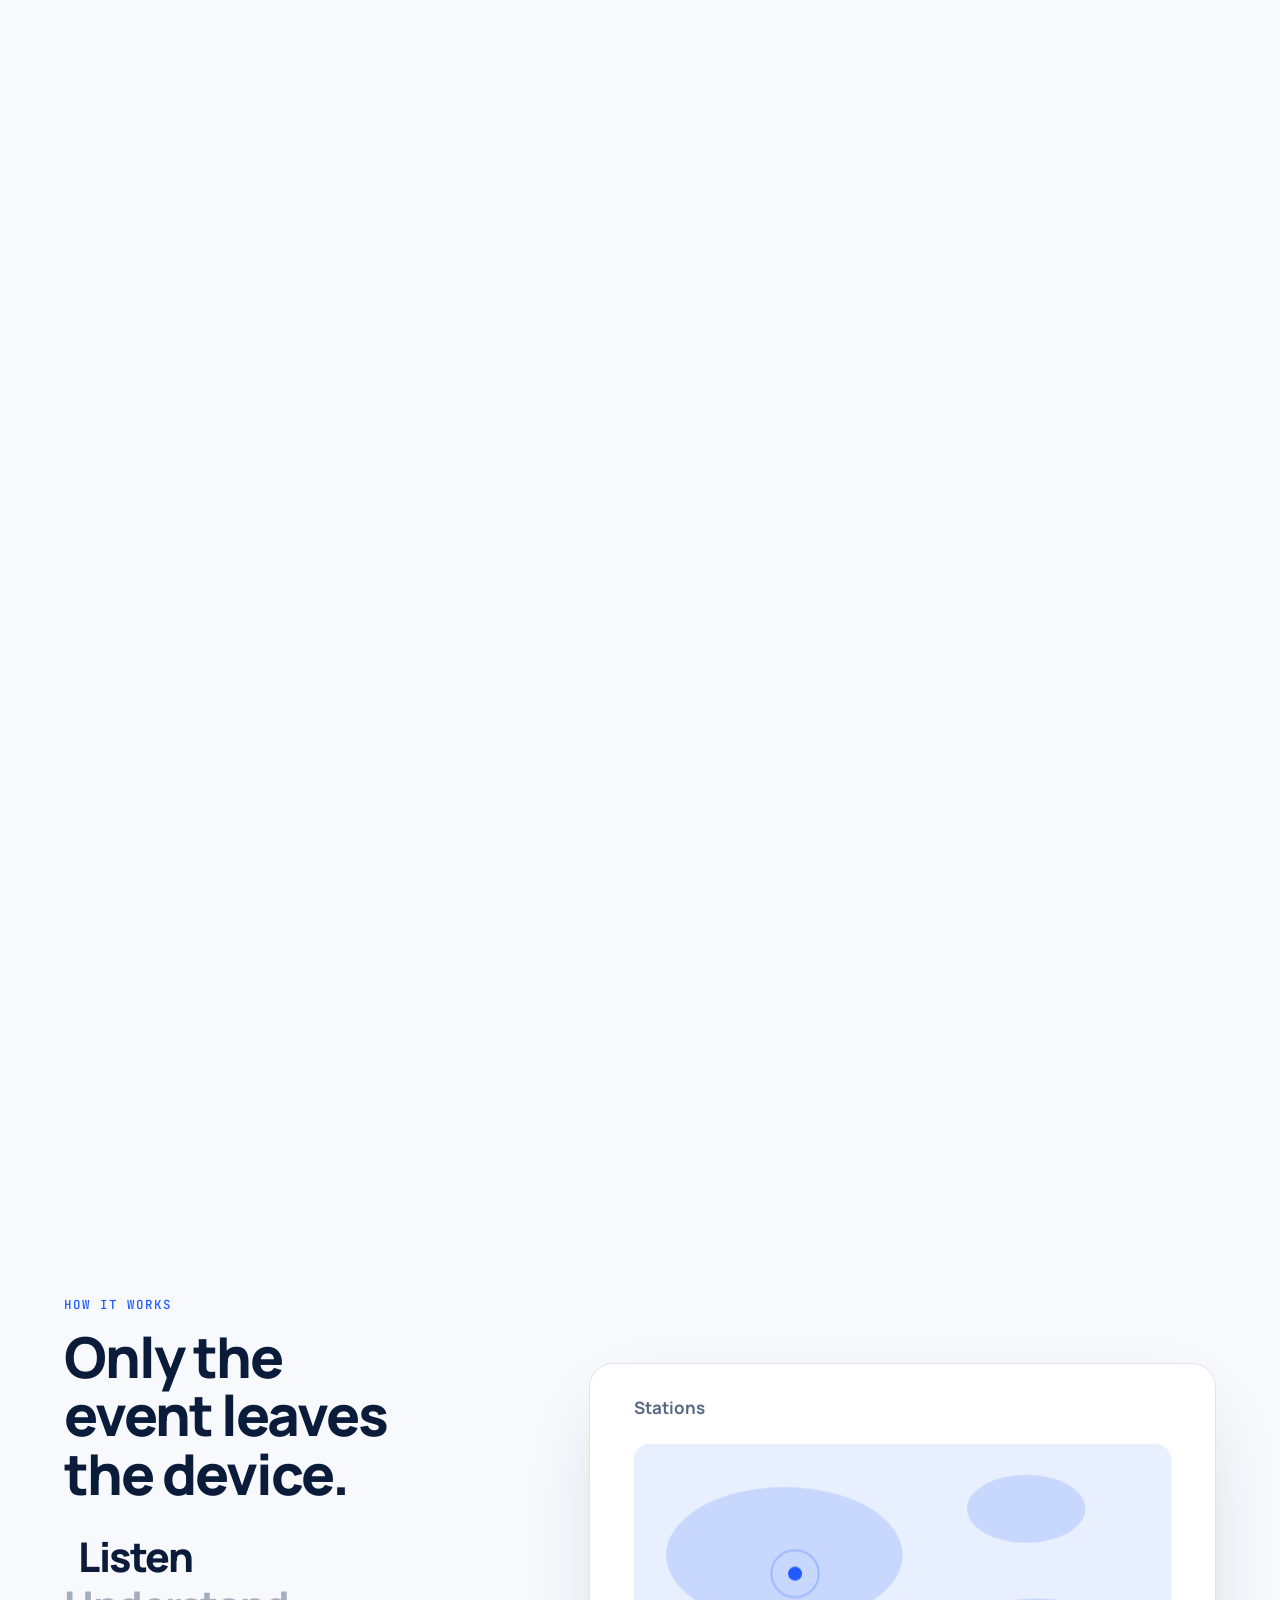
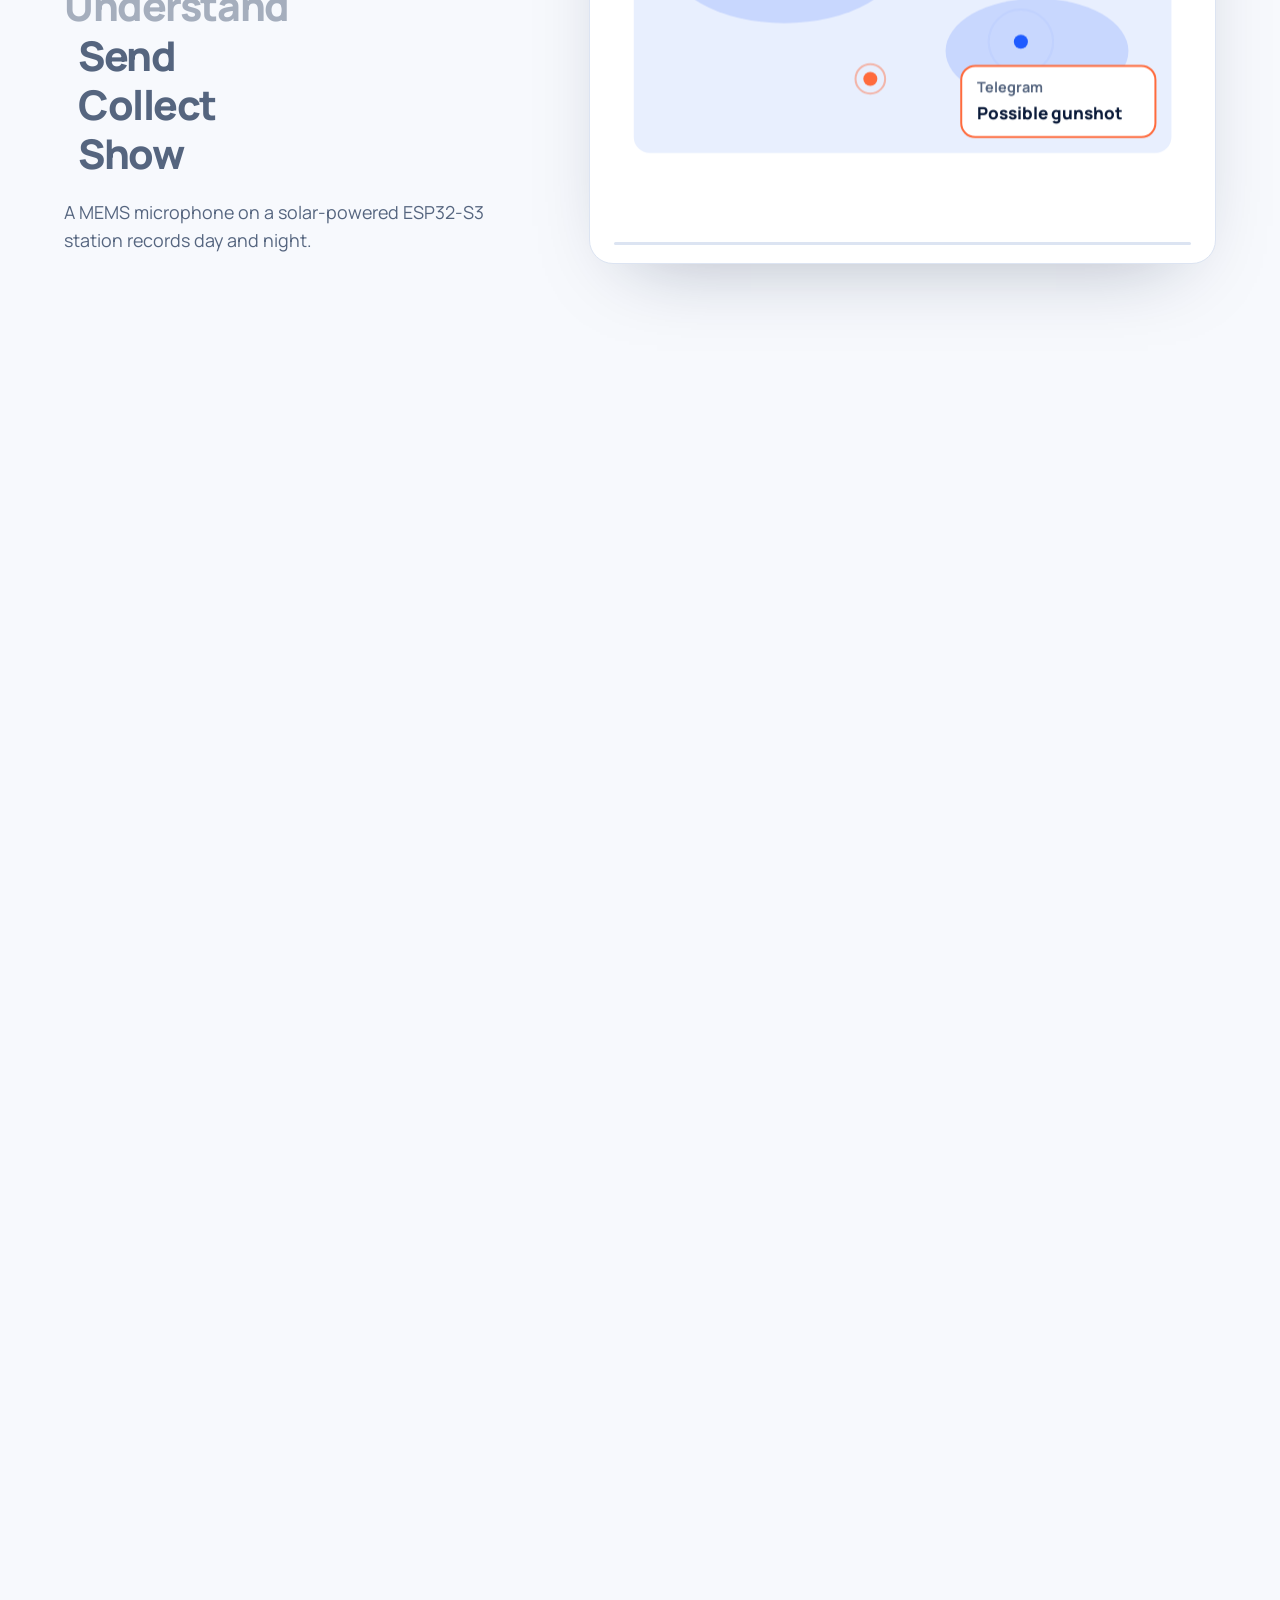
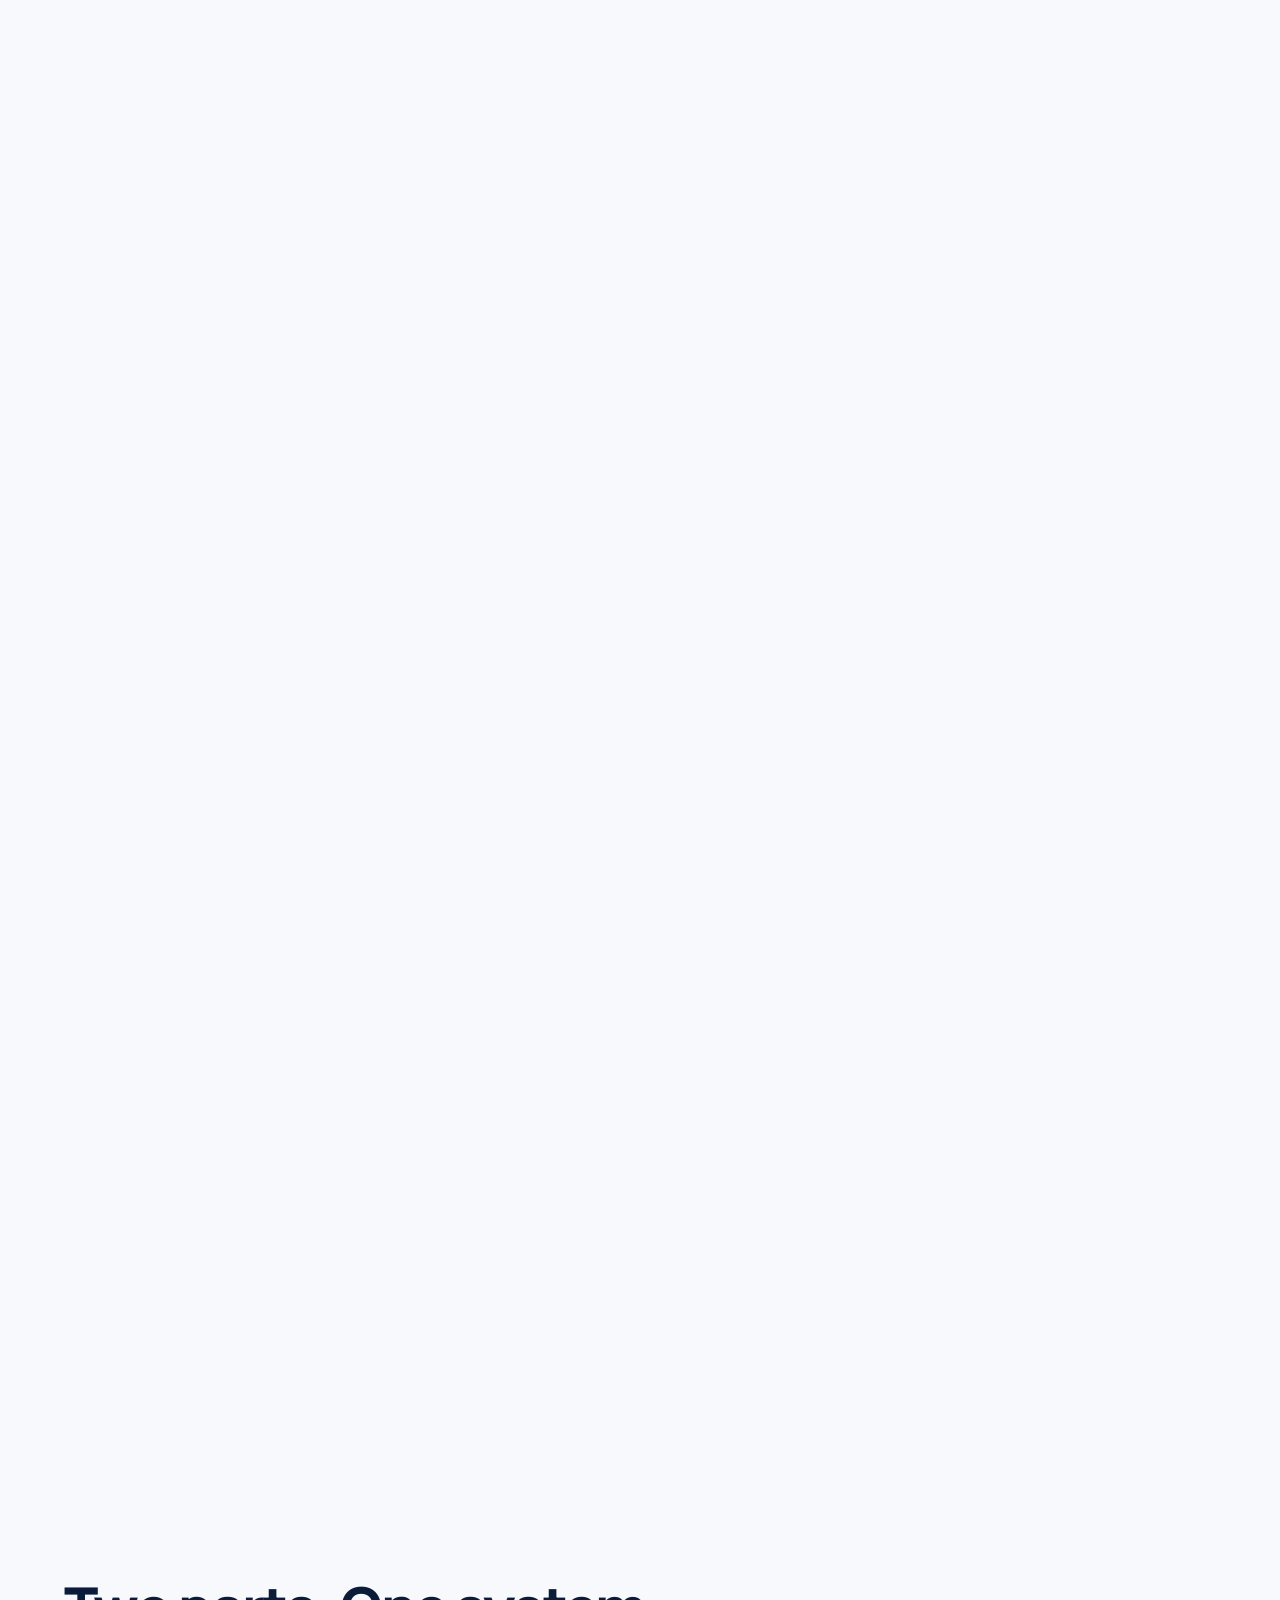
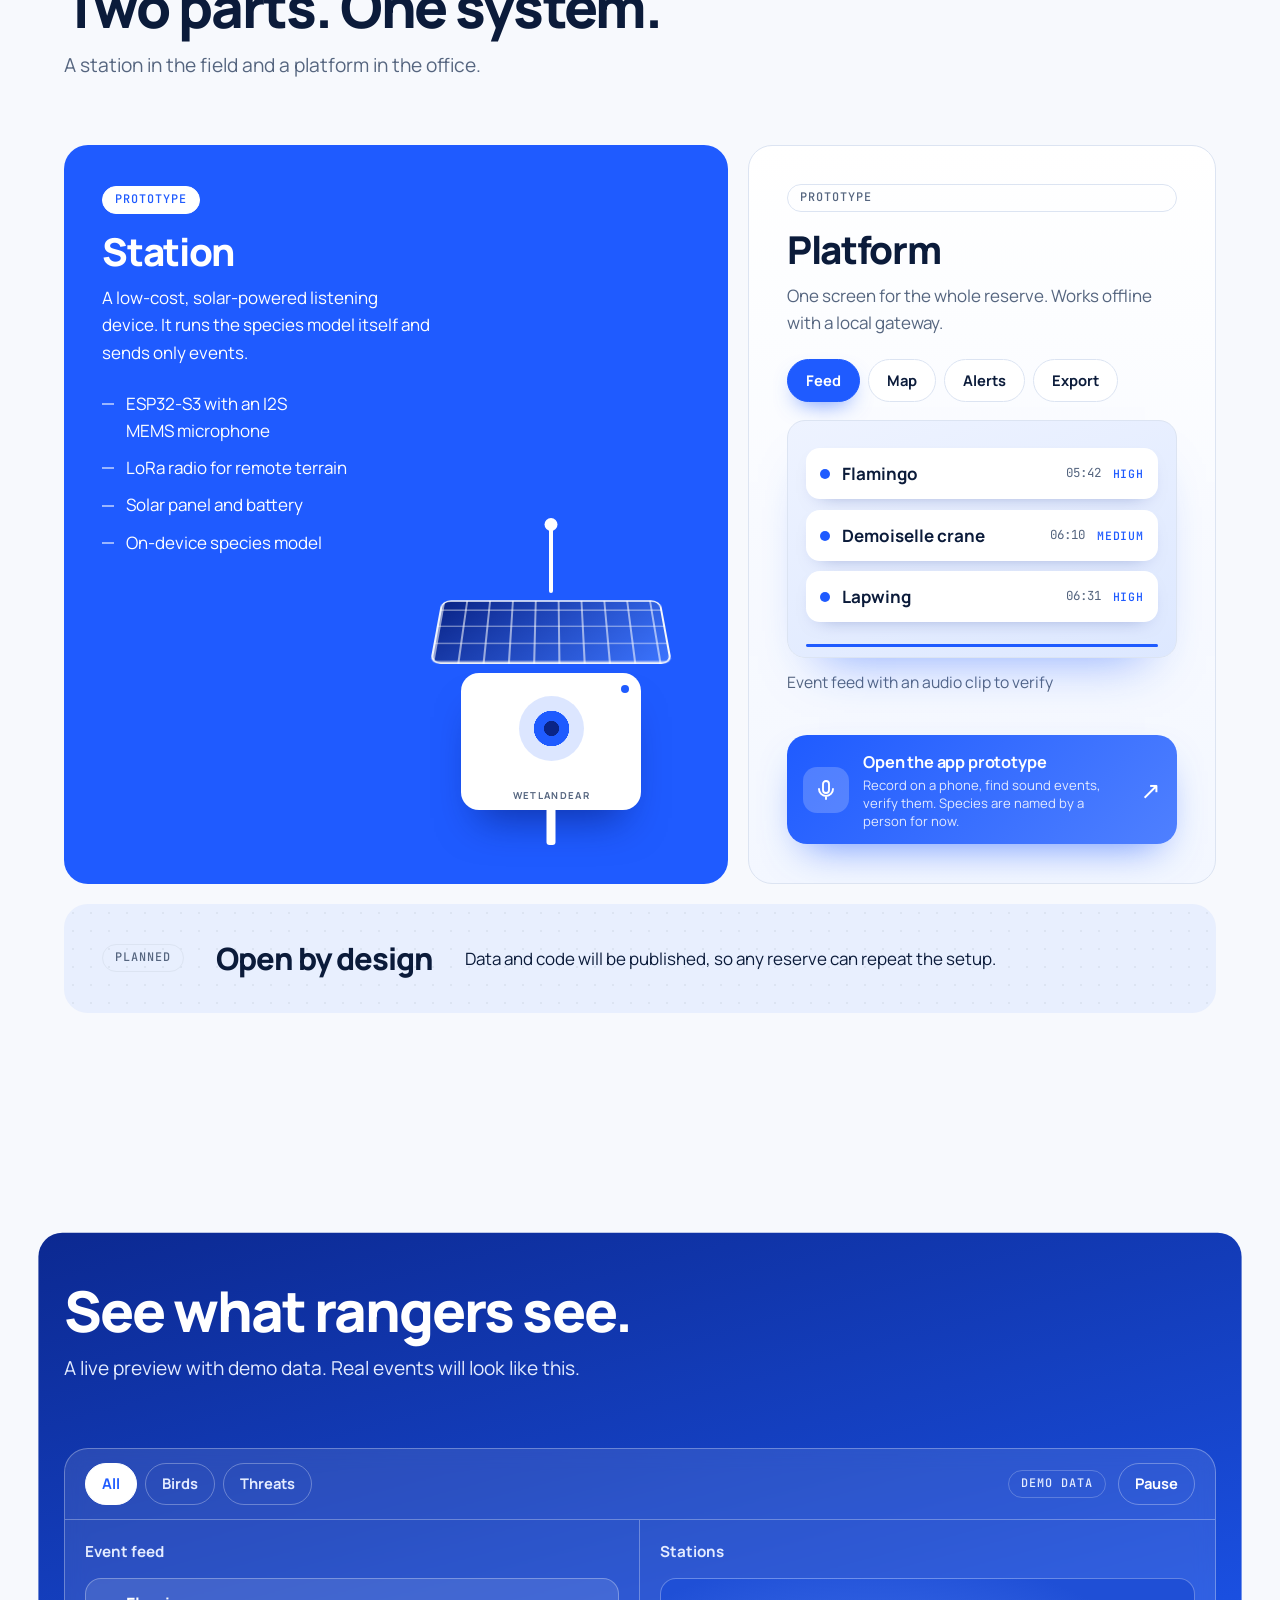
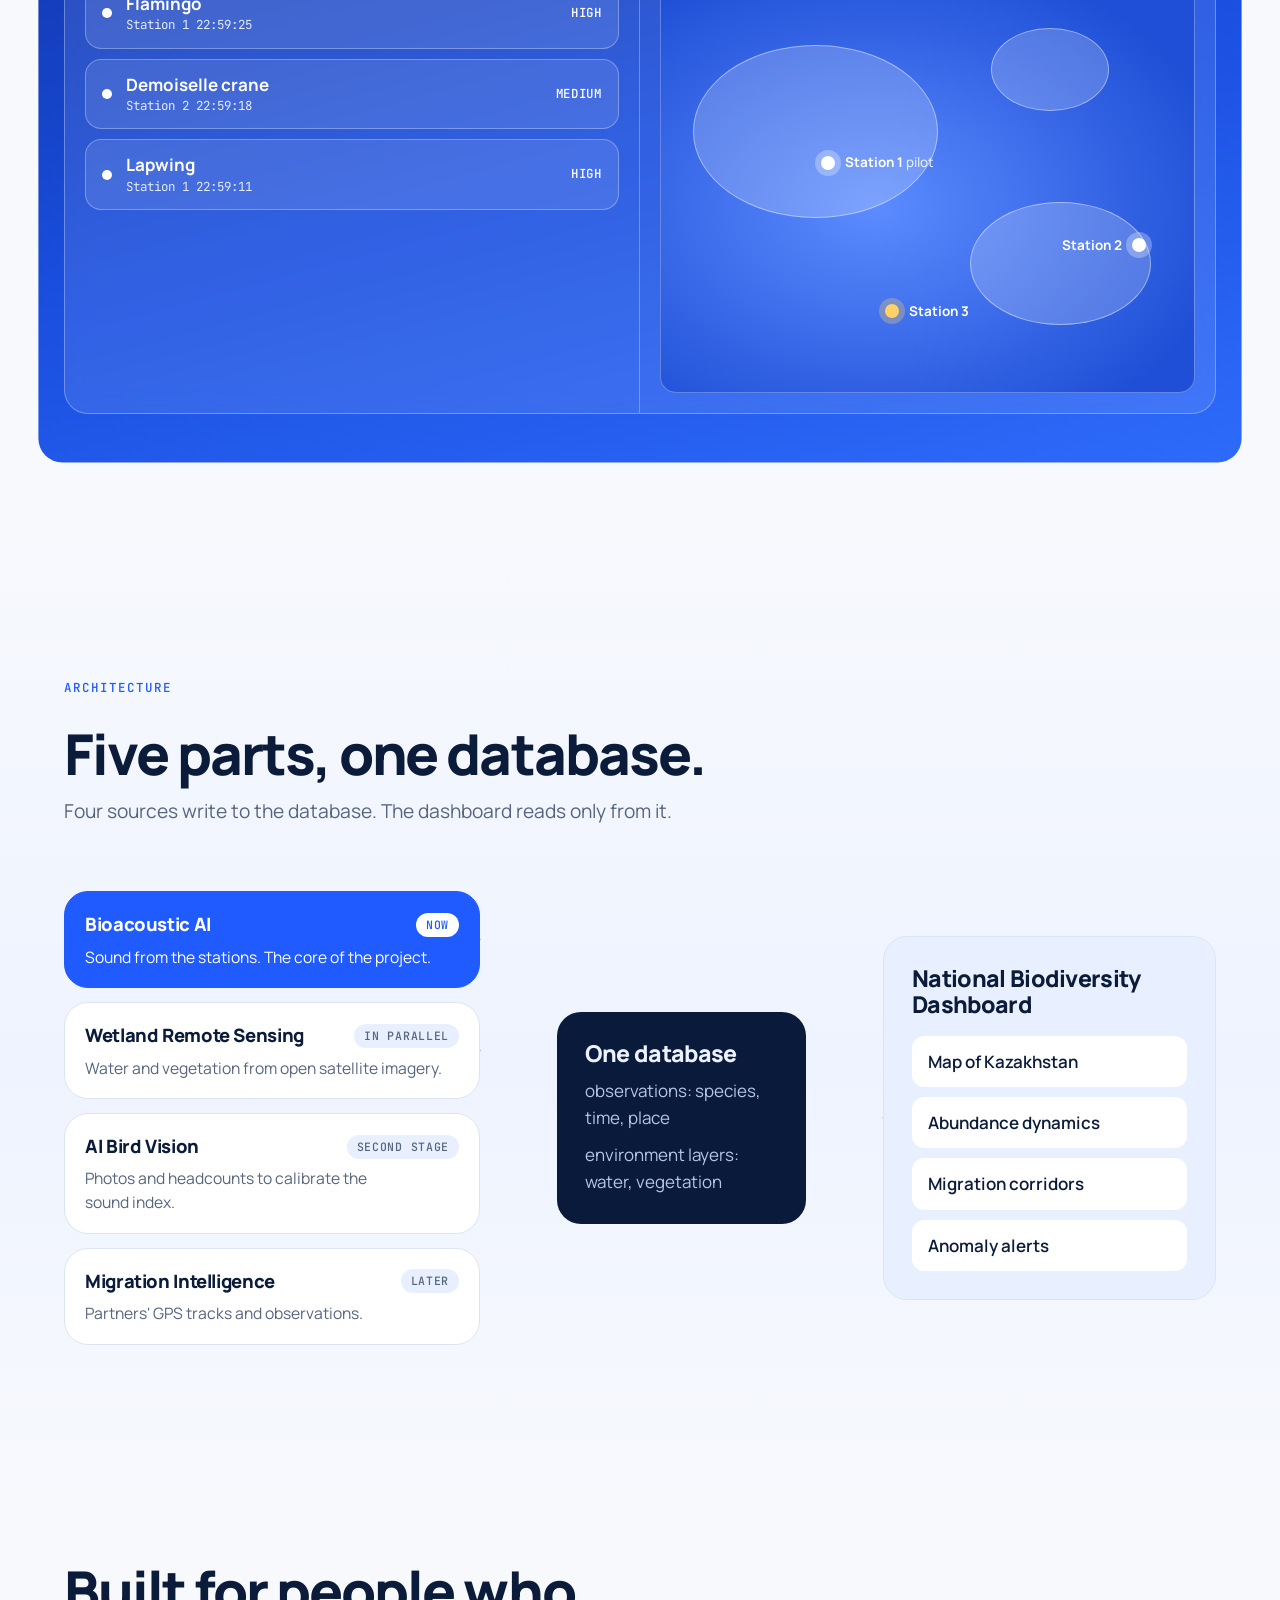
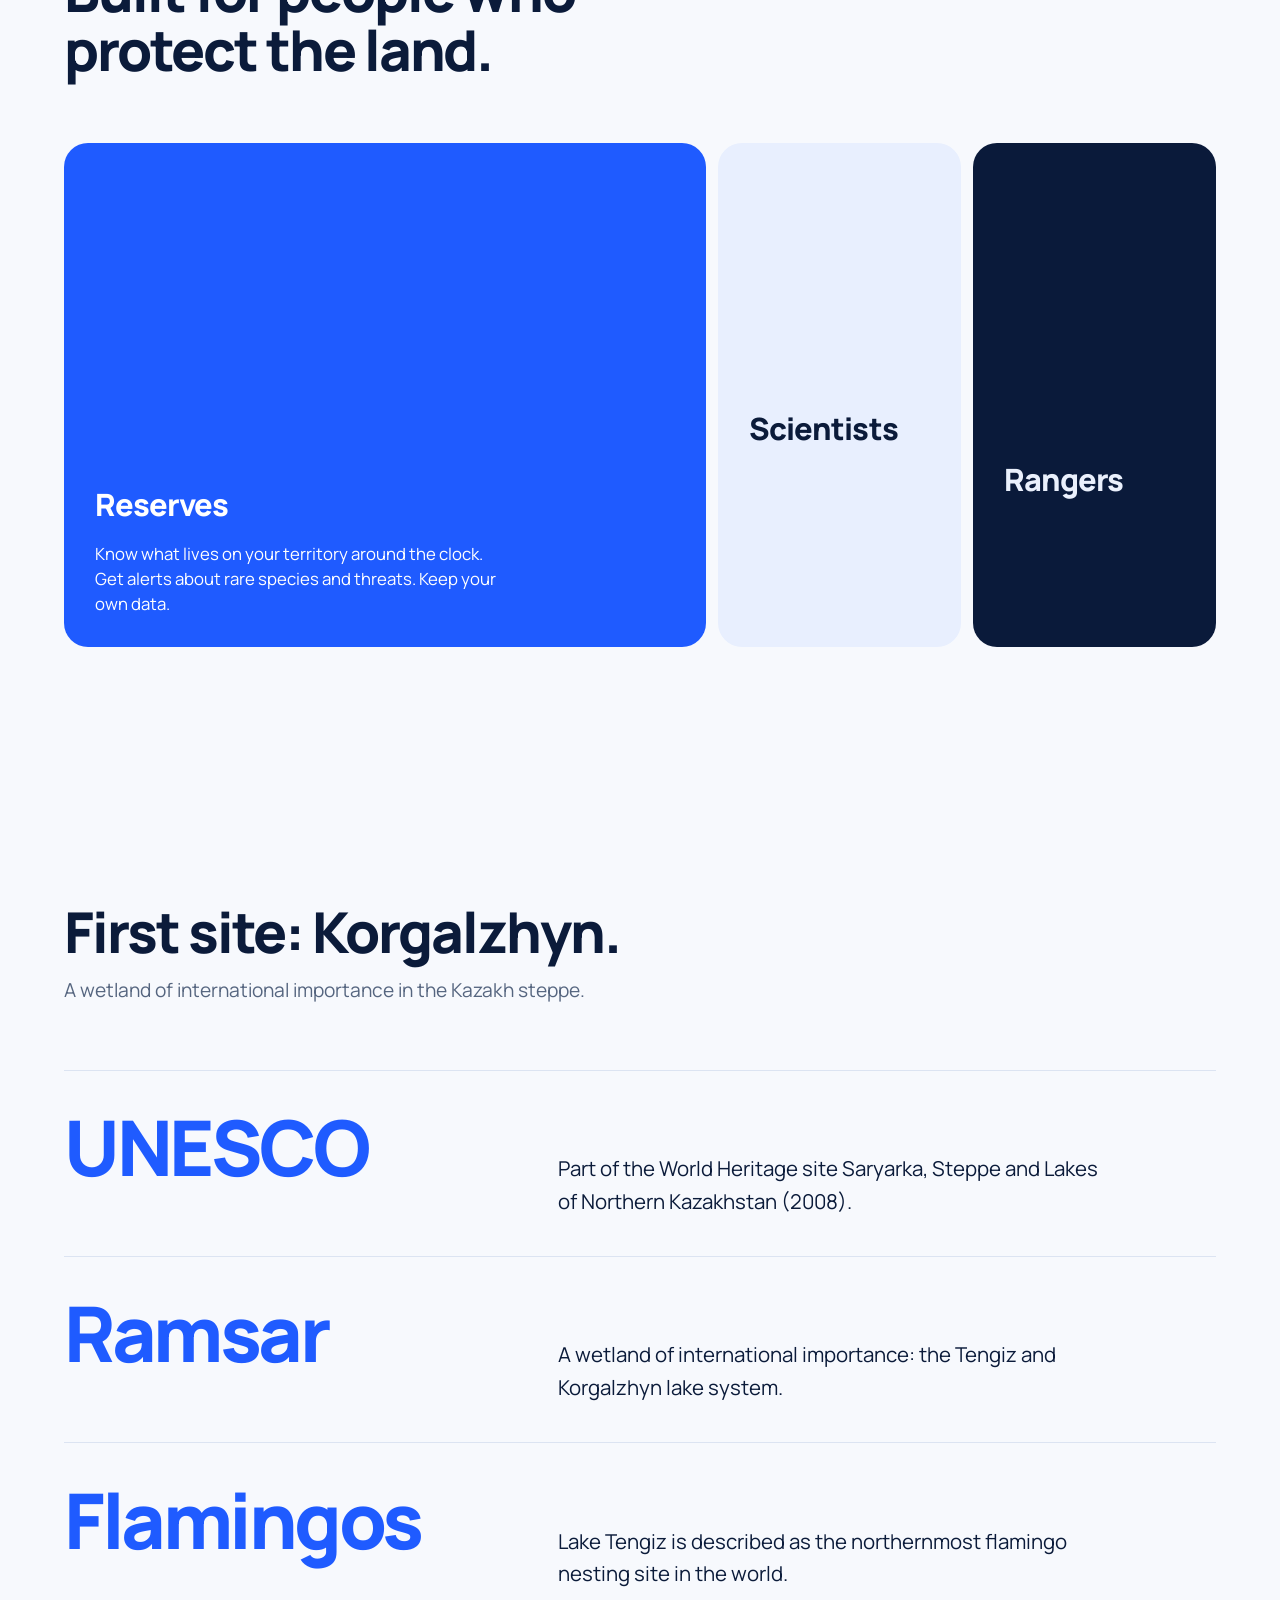
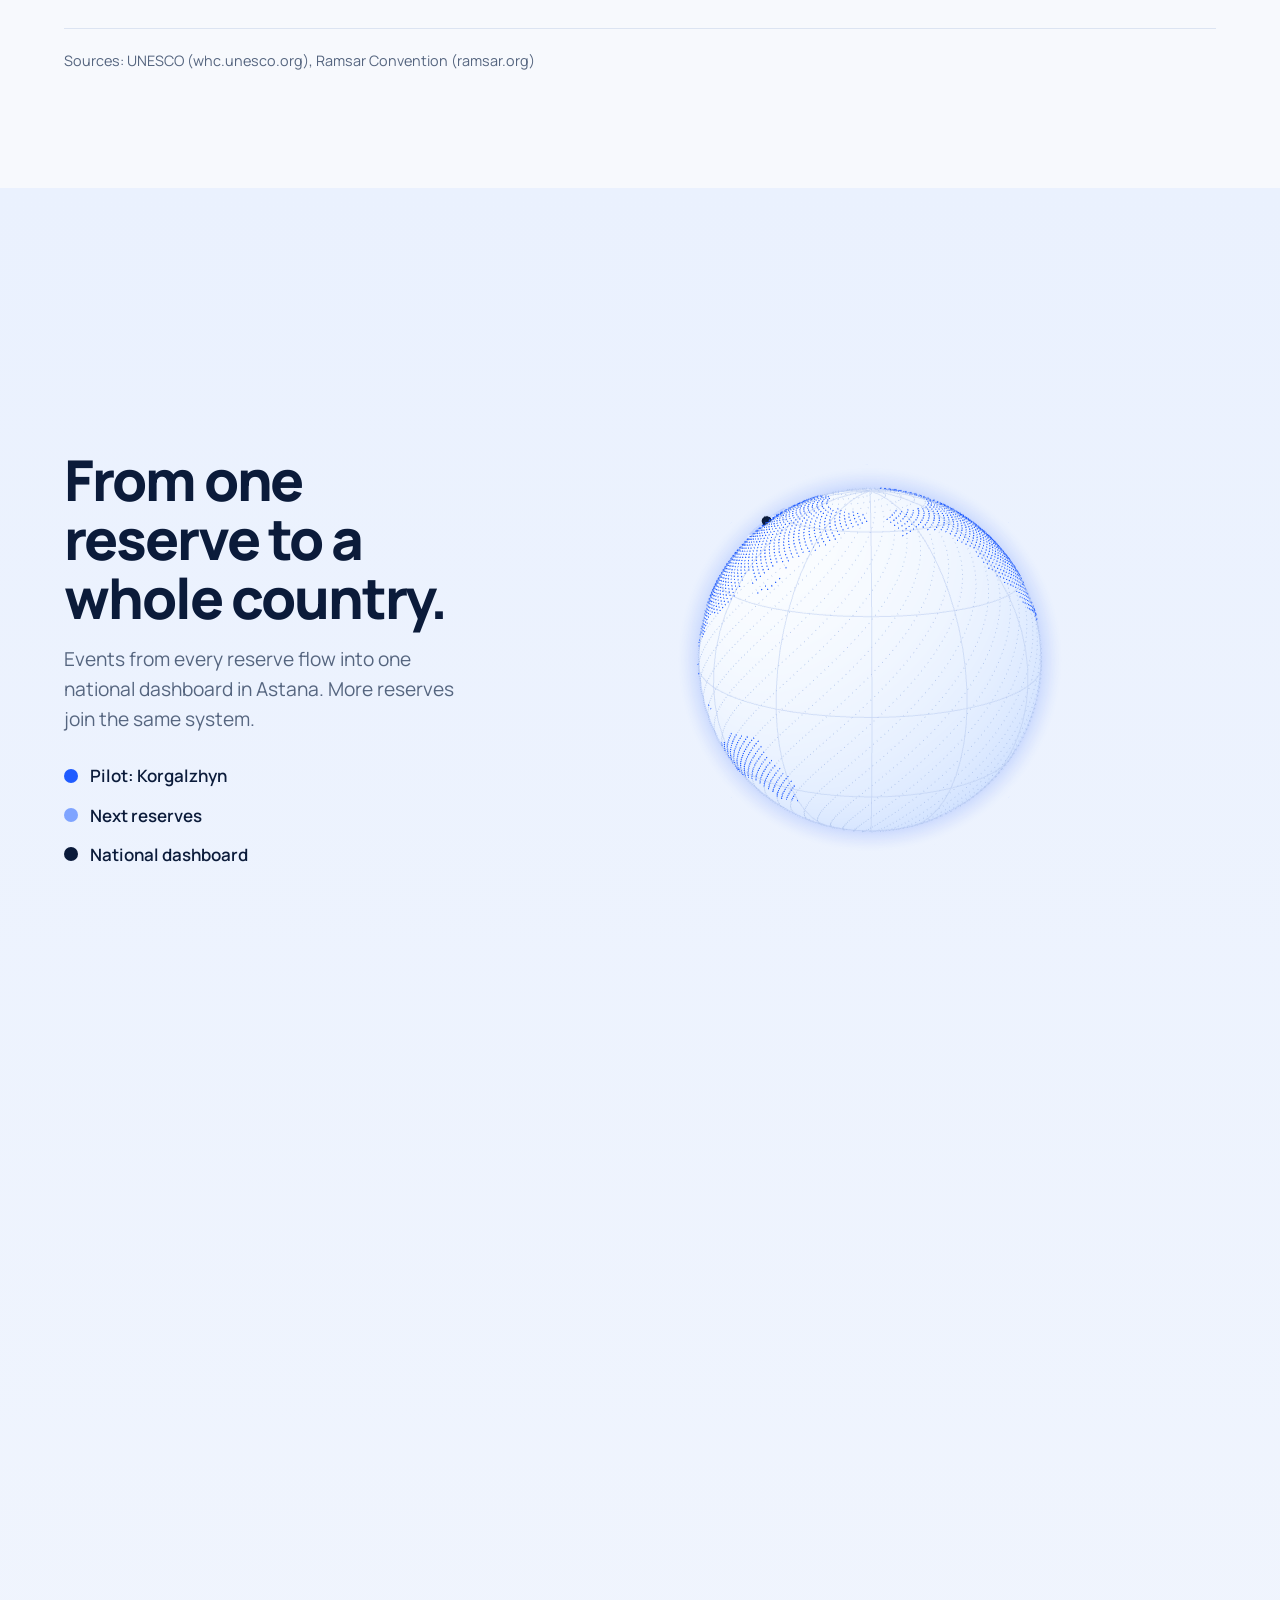
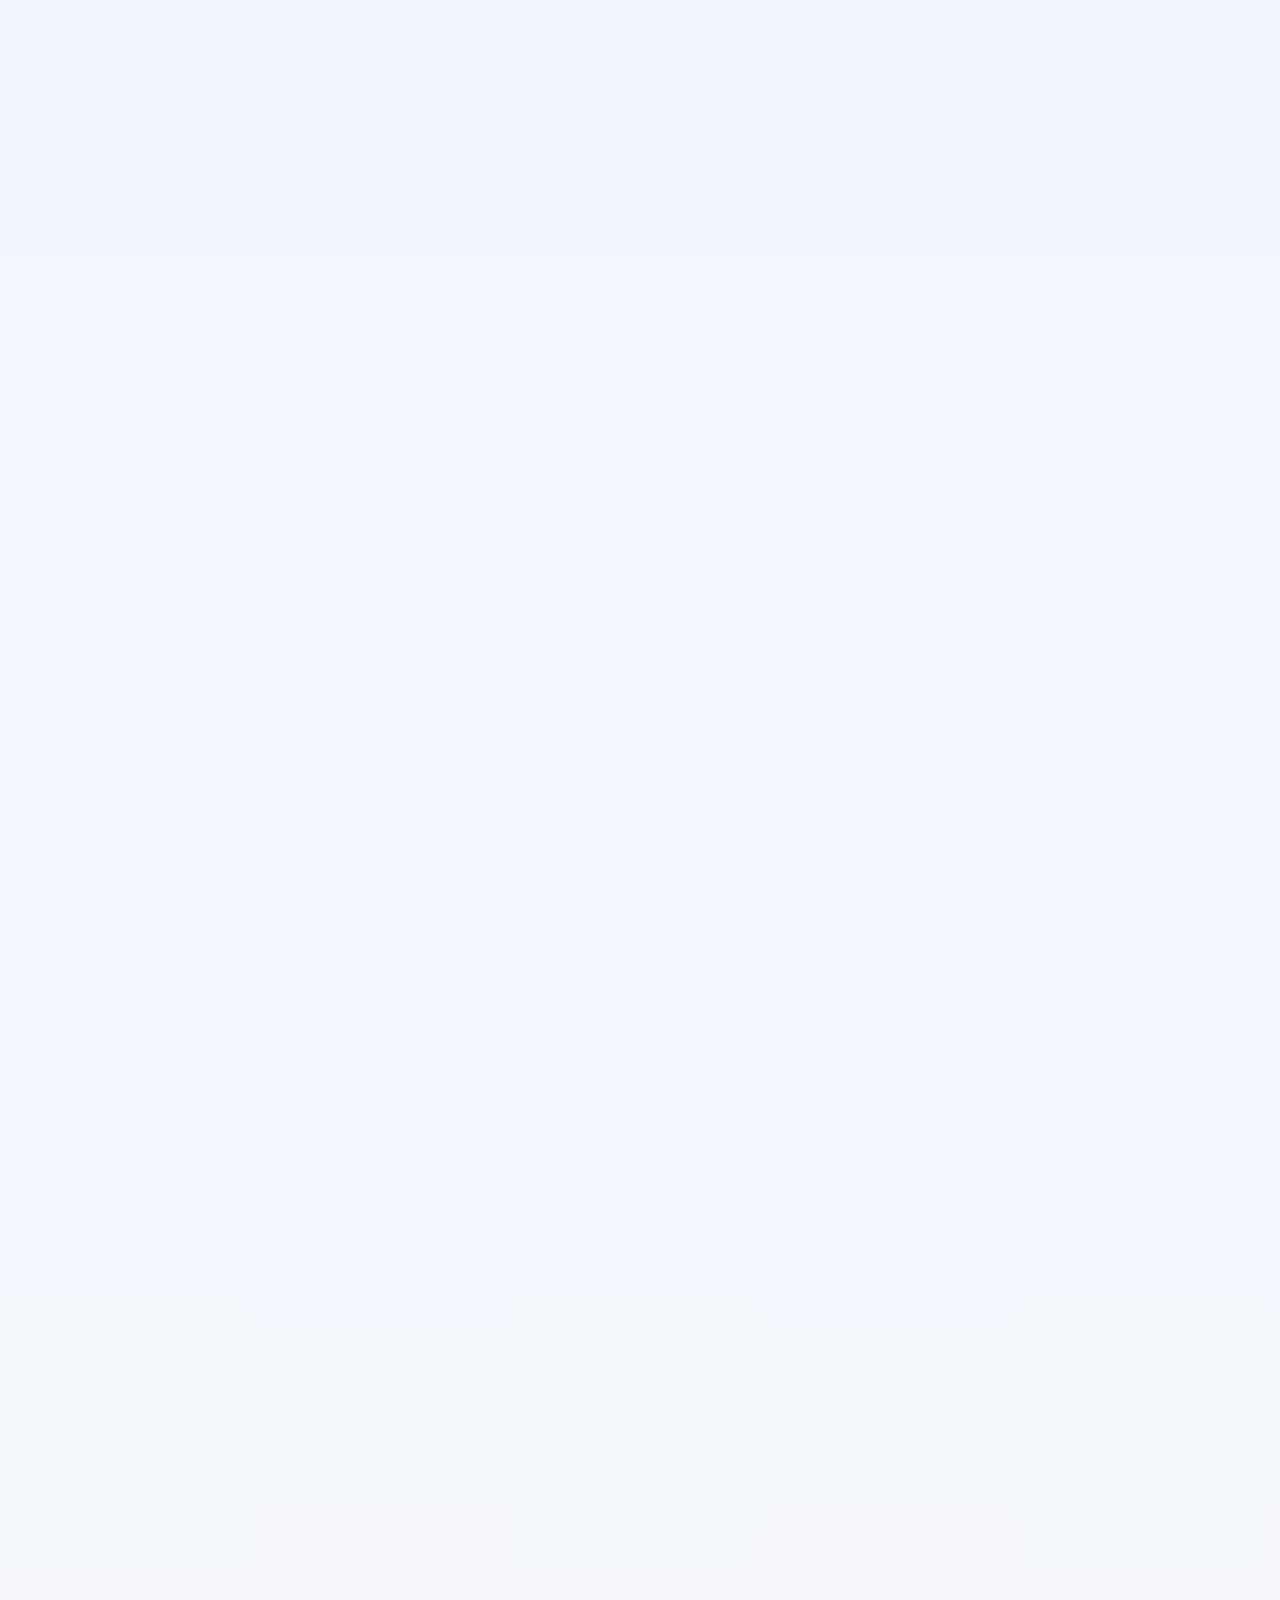
==== commit 1a652df5: "Metrics v4: 222 species, noise robustness section, Metrics link in the menu" ====
--- a/index.html
+++ b/index.html
@@ -34,6 +34,7 @@
       <a href="#how" data-i18n="nav_how">How it works</a>
       <a href="#product" data-i18n="nav_product">Platform</a>
       <a href="#parts" data-i18n="nav_parts">Components</a>
+      <a href="/metrics" data-i18n="nav_metrics">Metrics</a>
       <a href="https://app.wetlandear.tech" rel="noopener" class="nav-app"><span data-i18n="nav_app">App</span> <i aria-hidden="true">&#8599;</i></a>
       <a href="#pilot" data-i18n="nav_pilot">Pilot site</a>
     </nav>
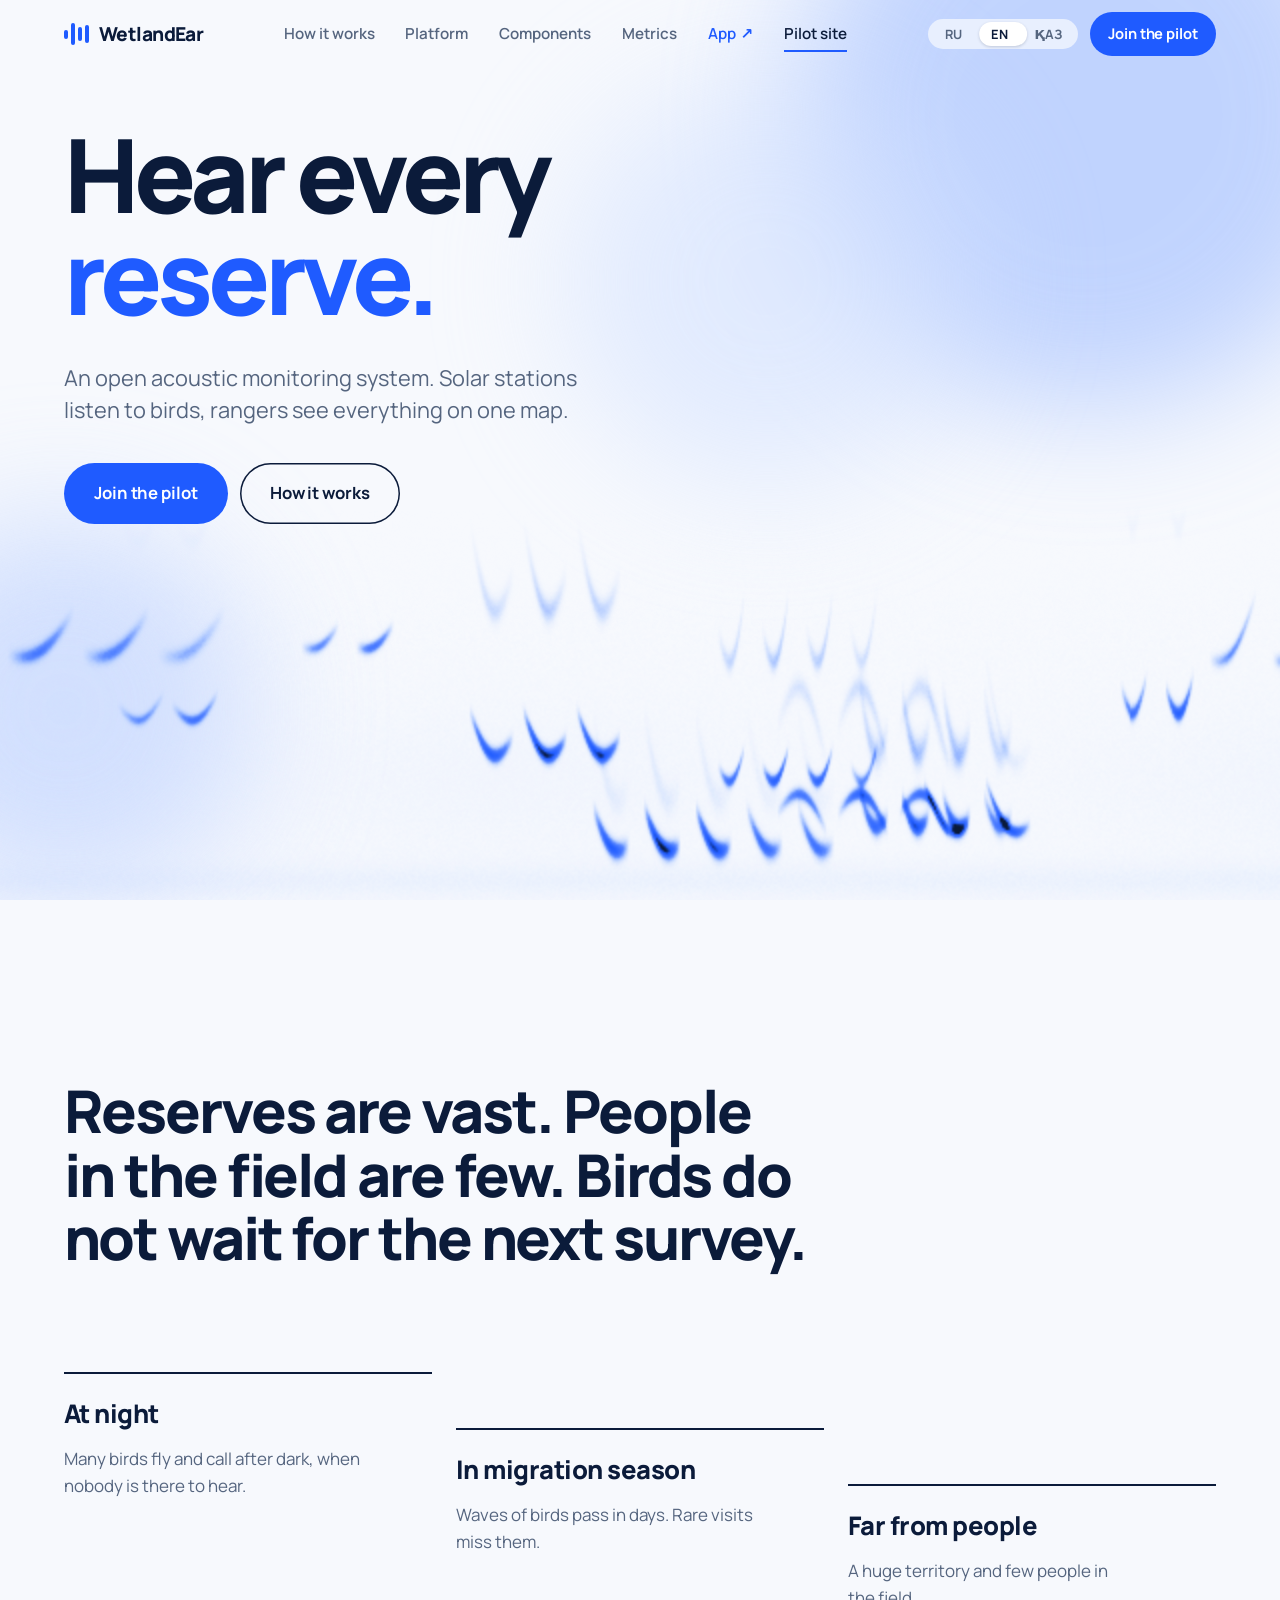
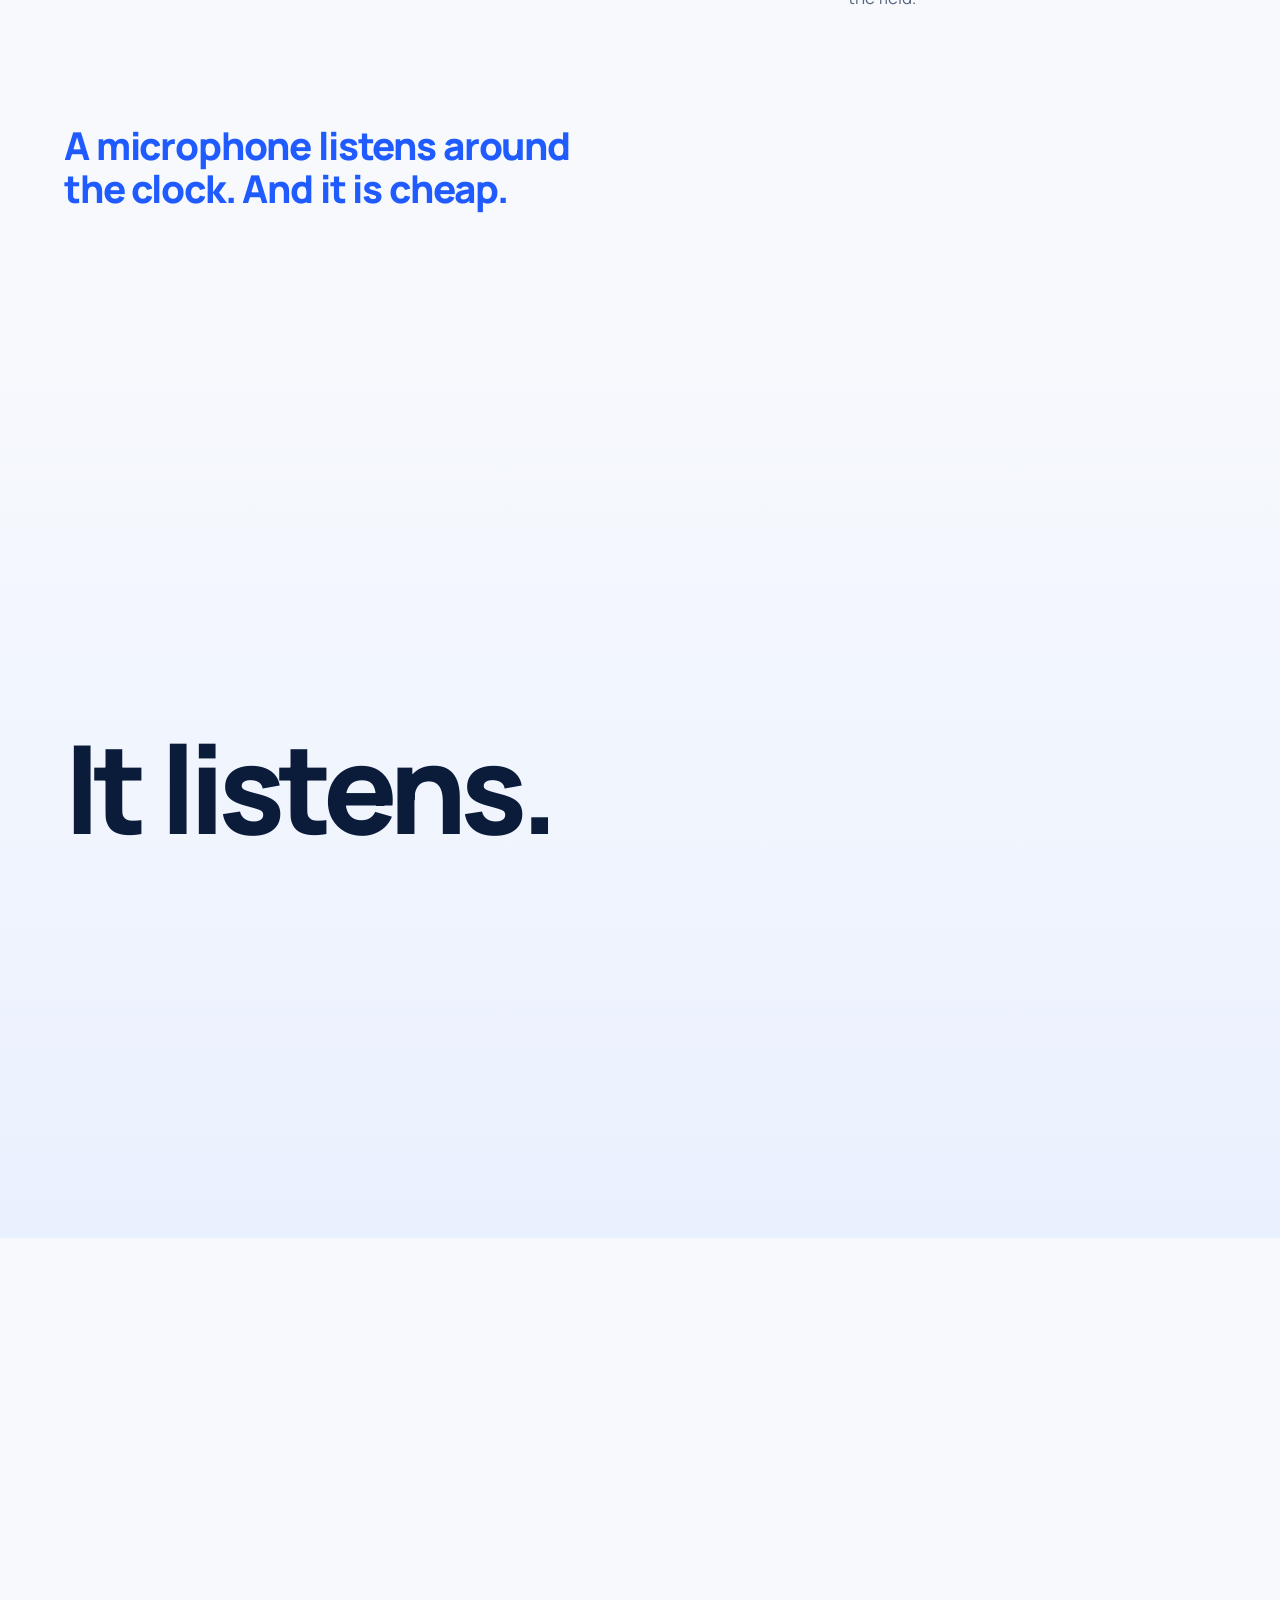
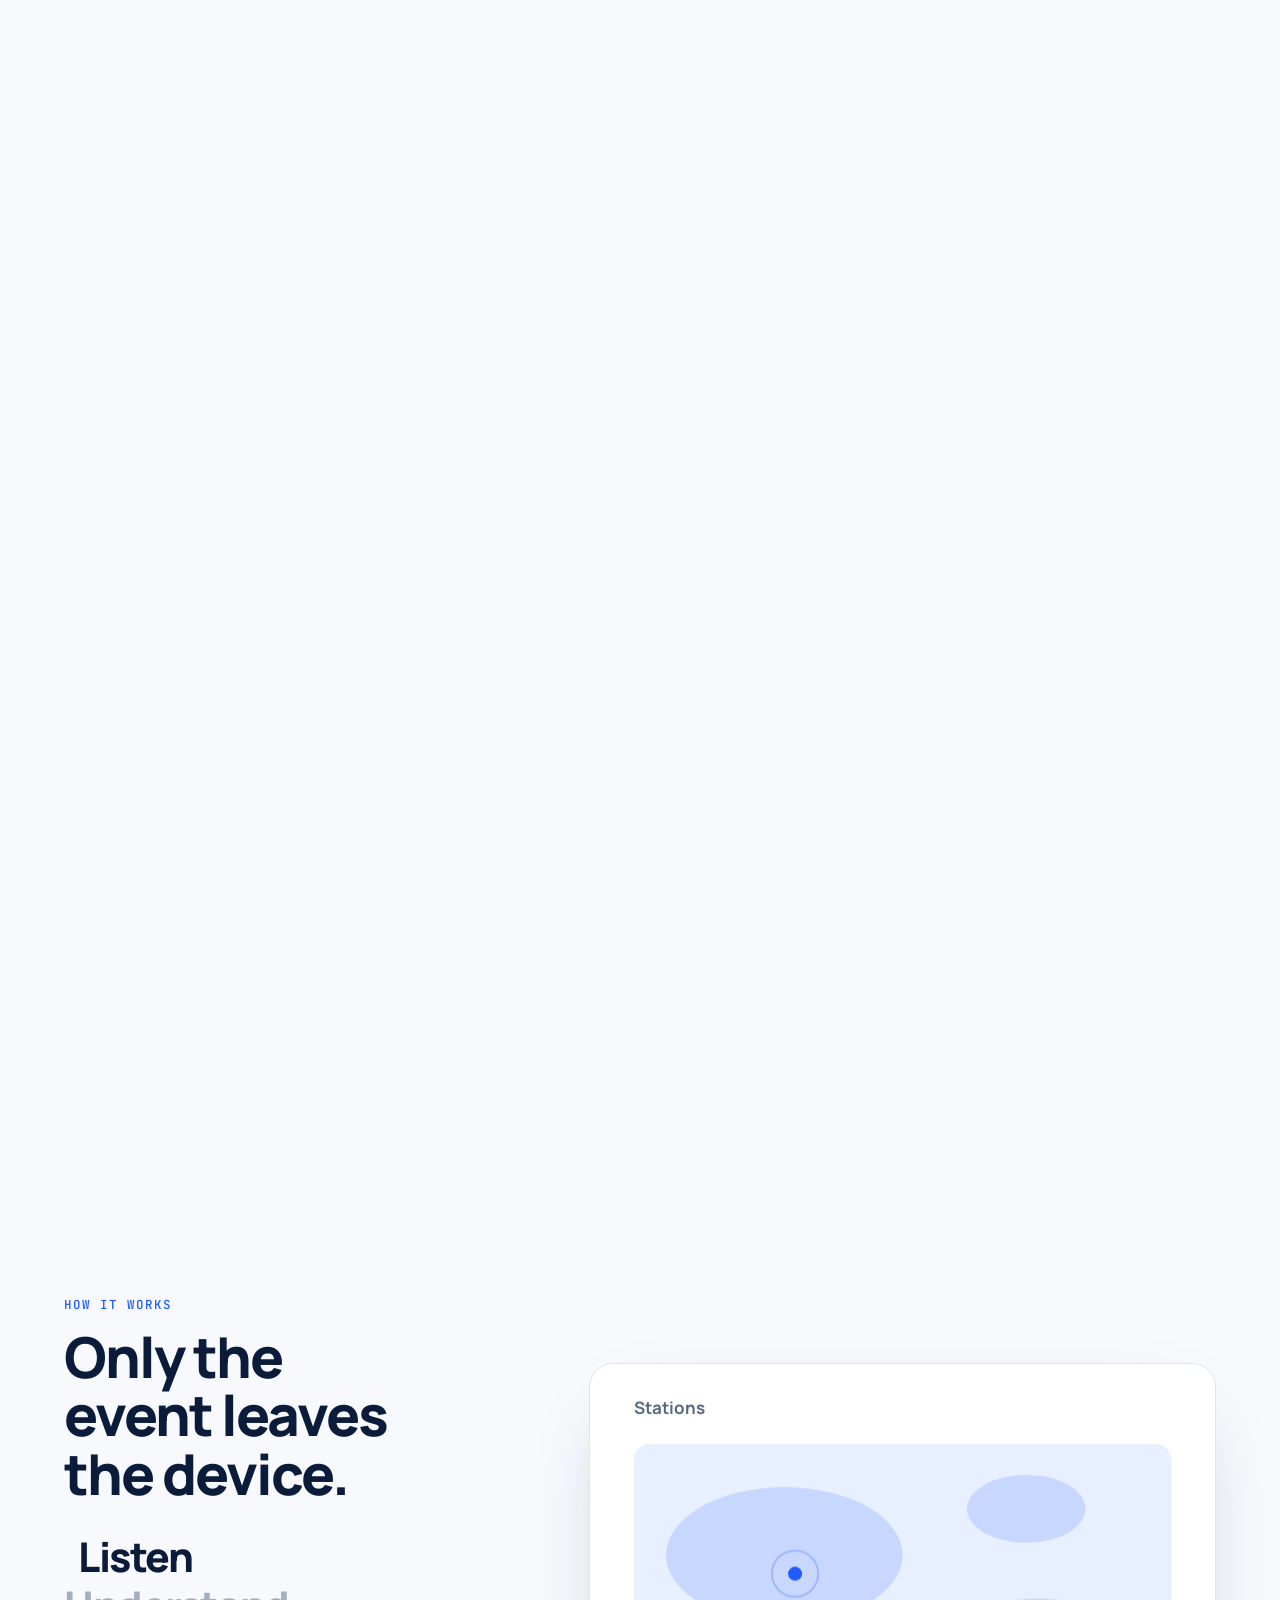
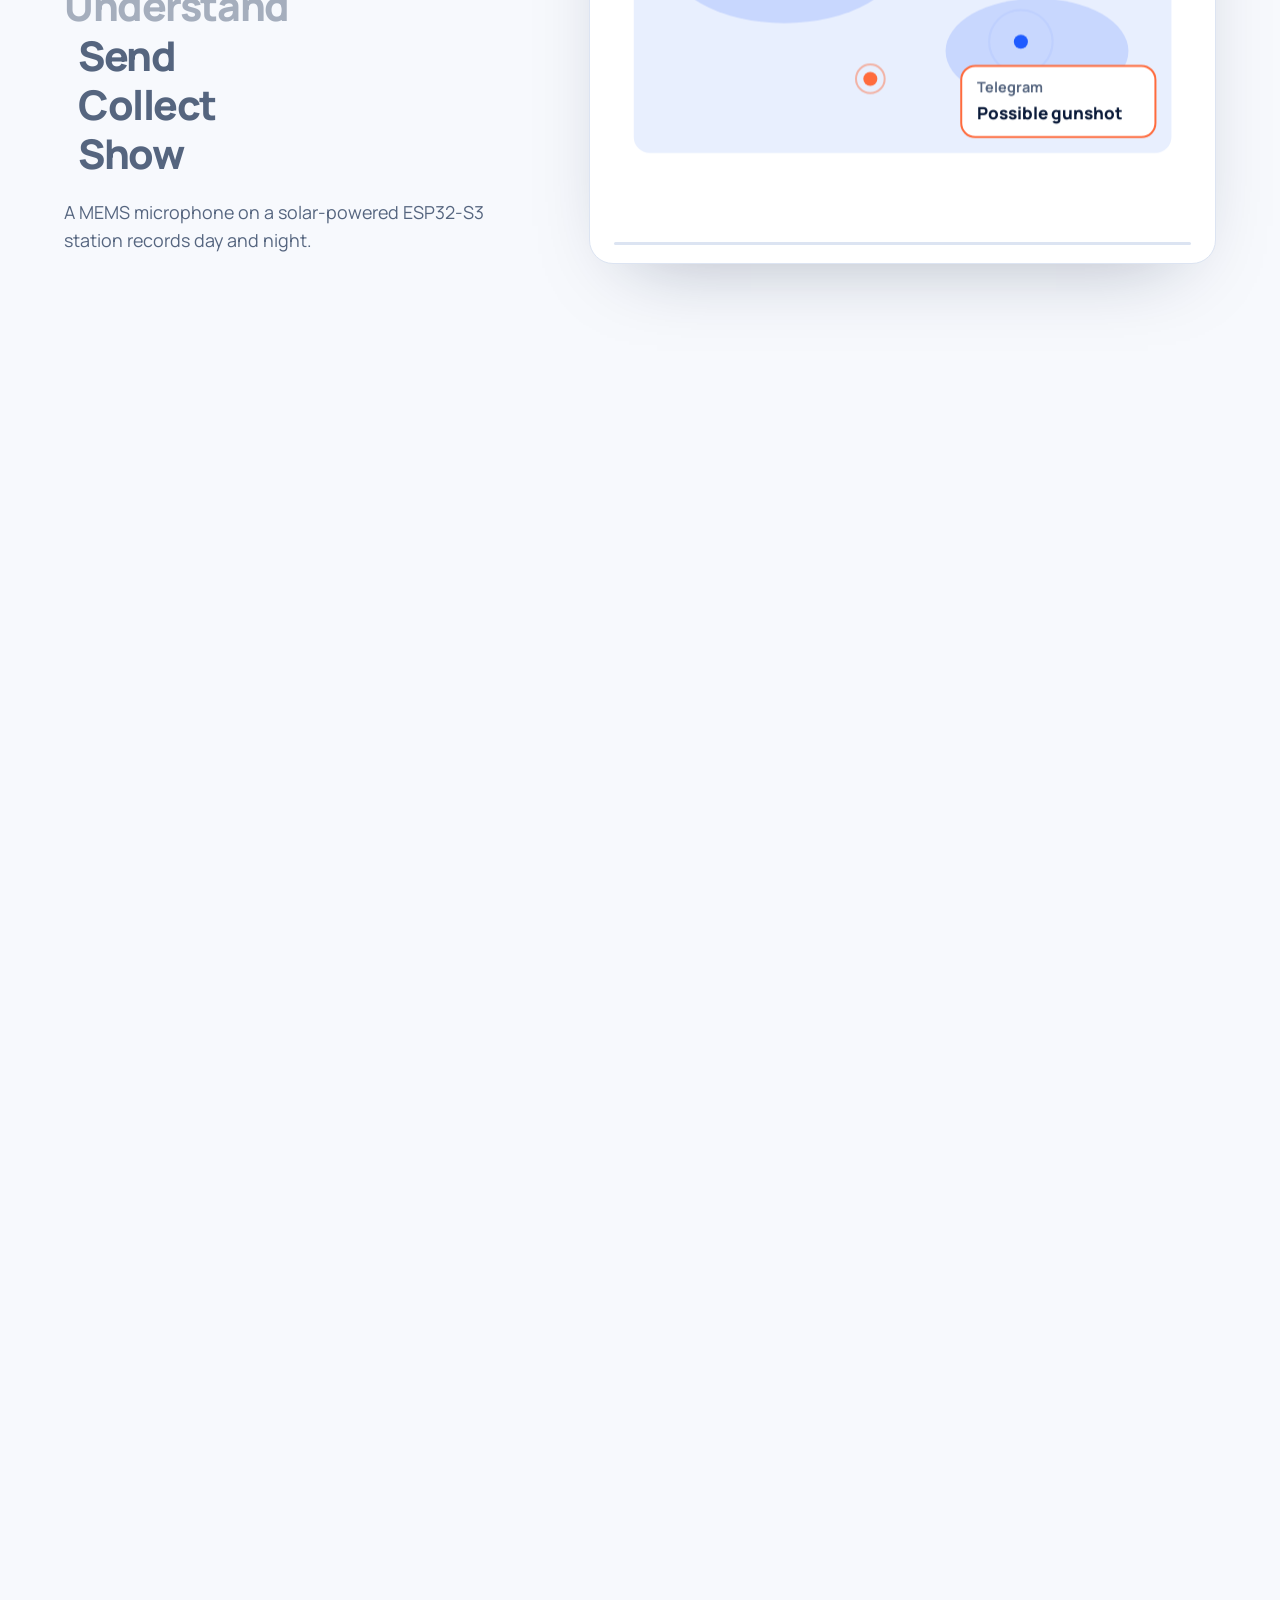
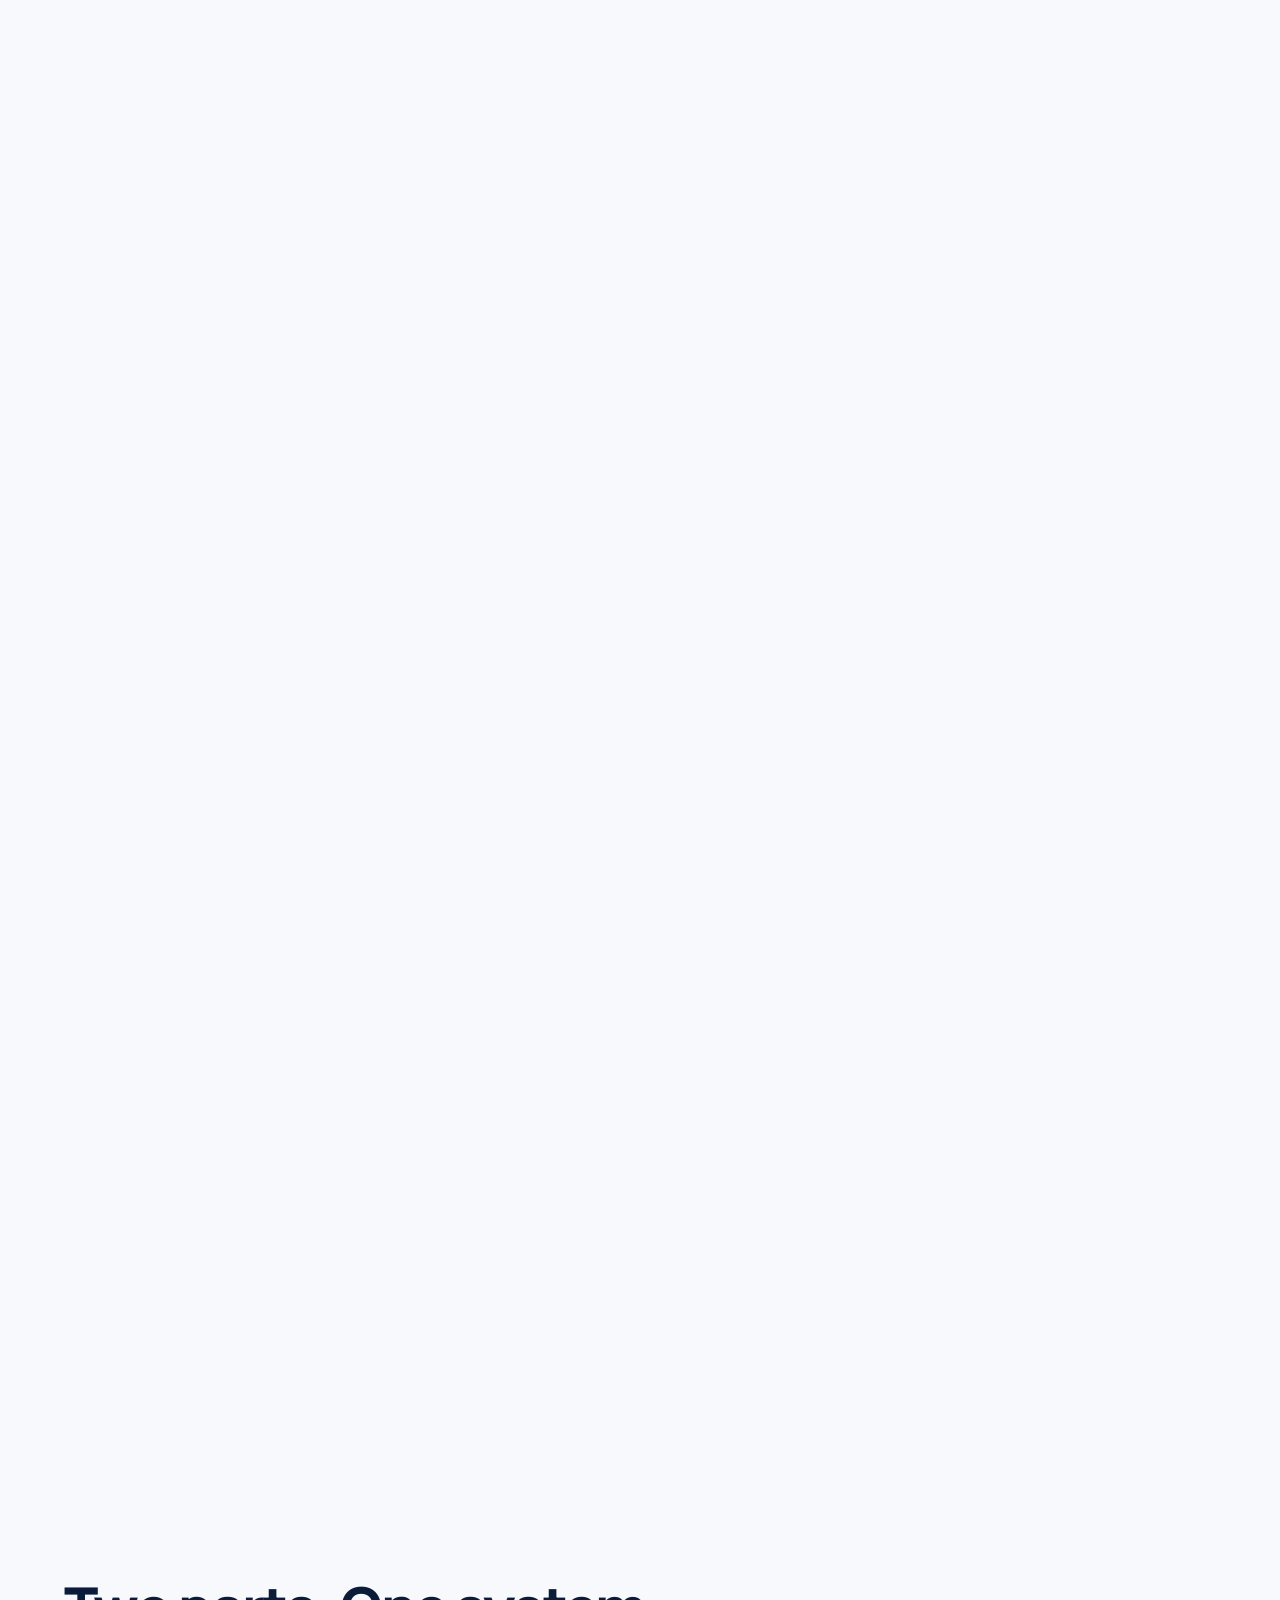
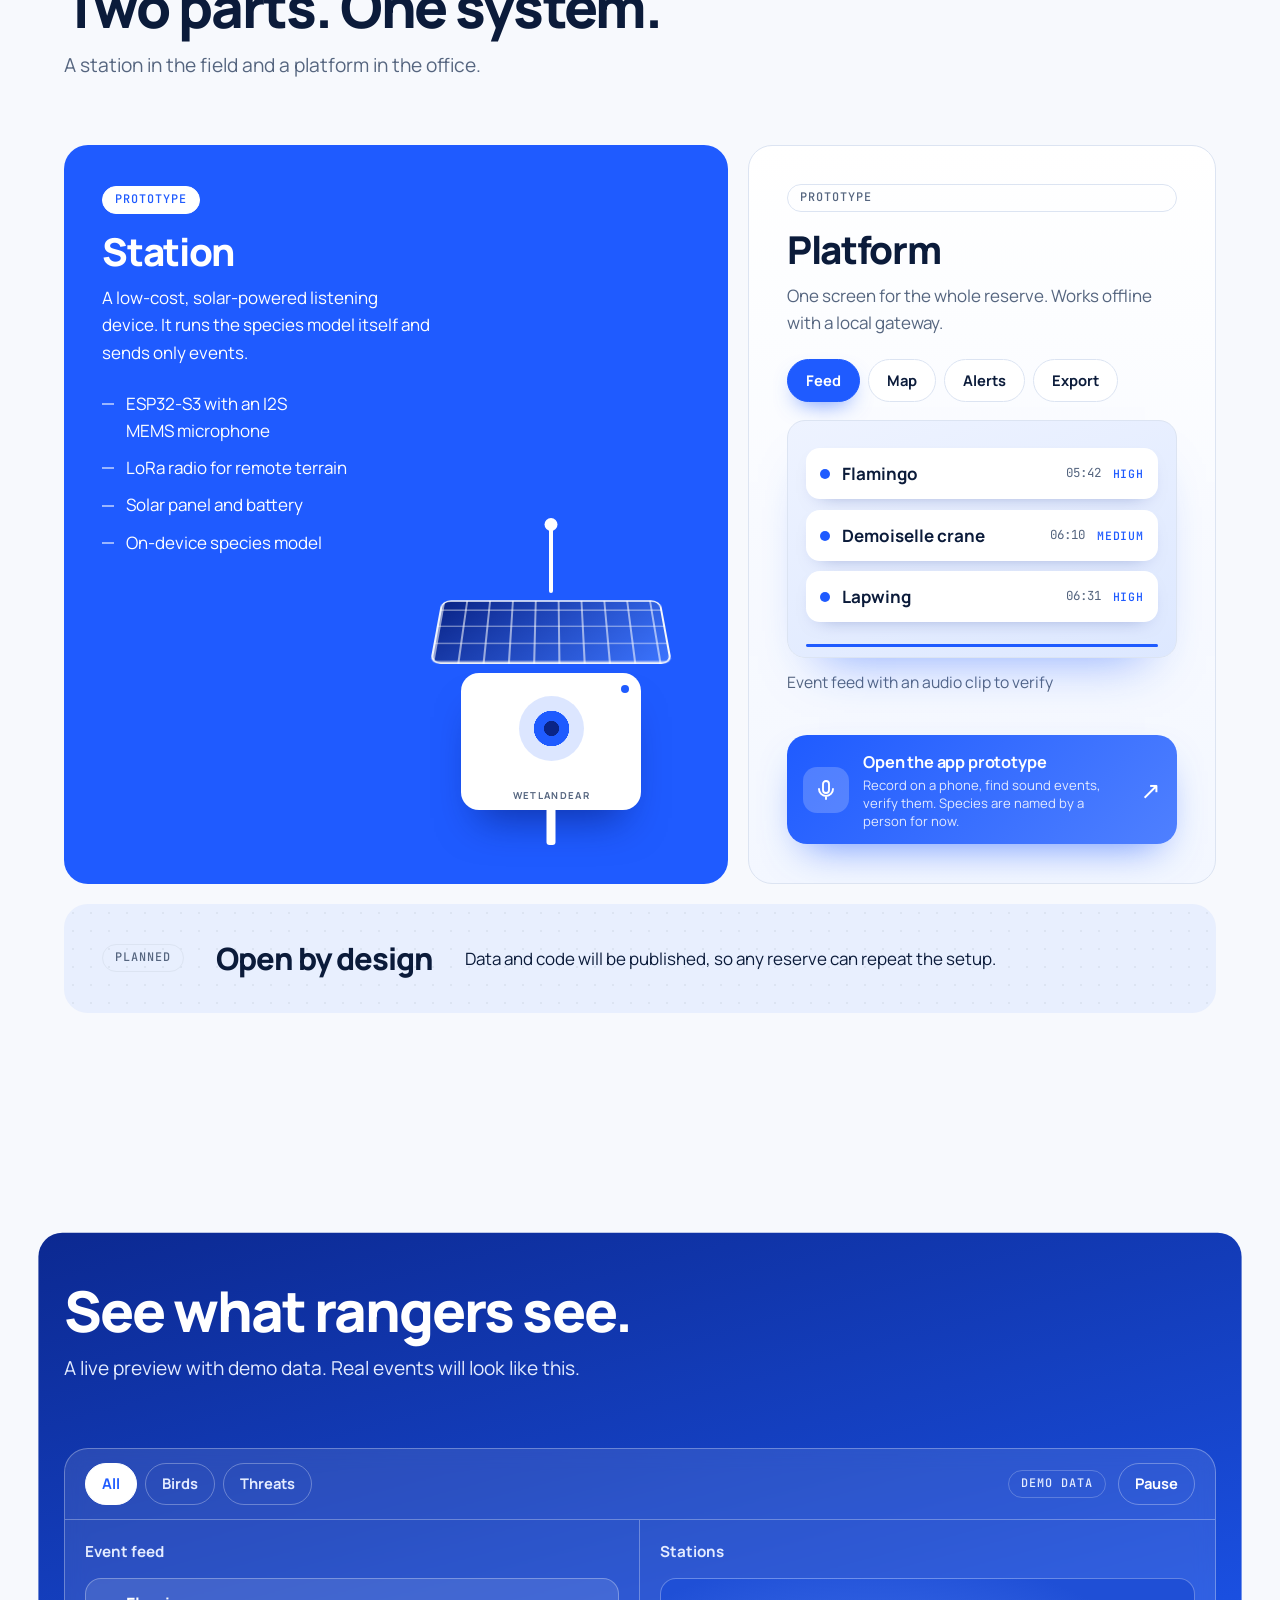
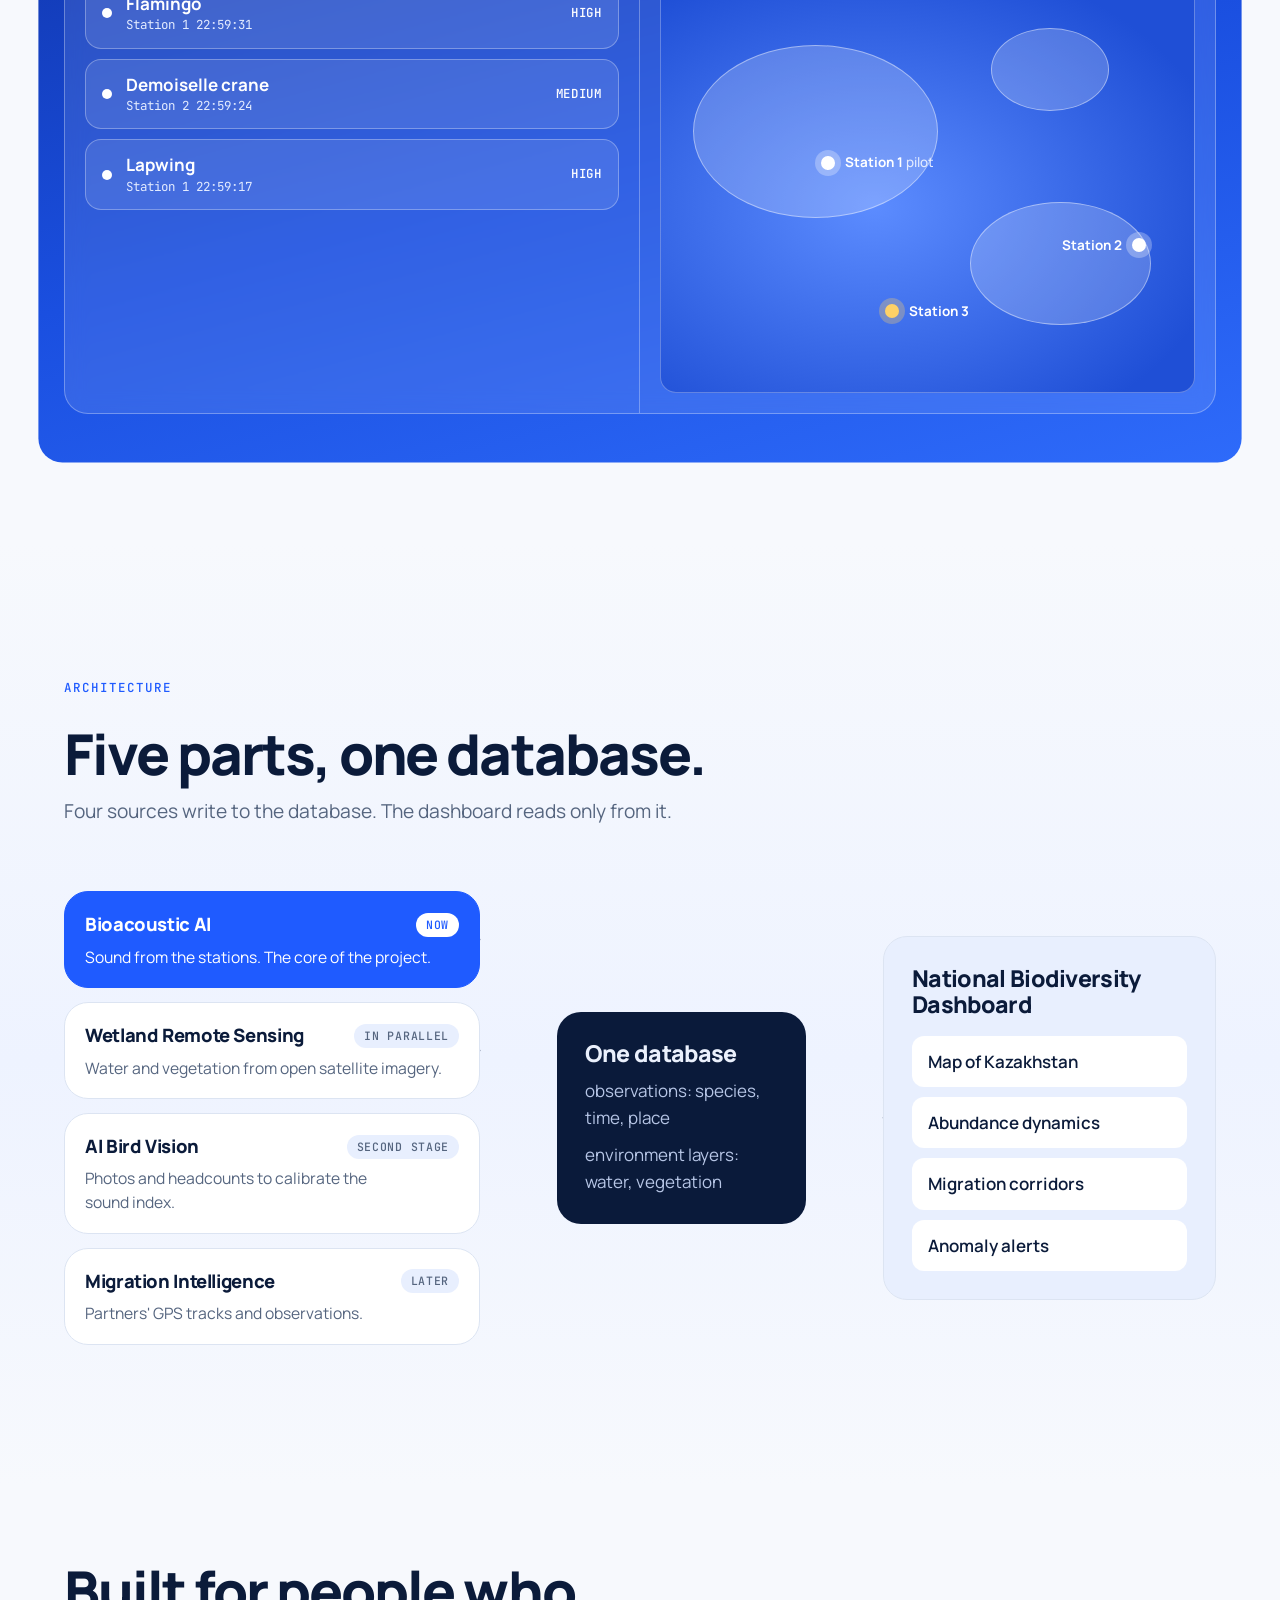
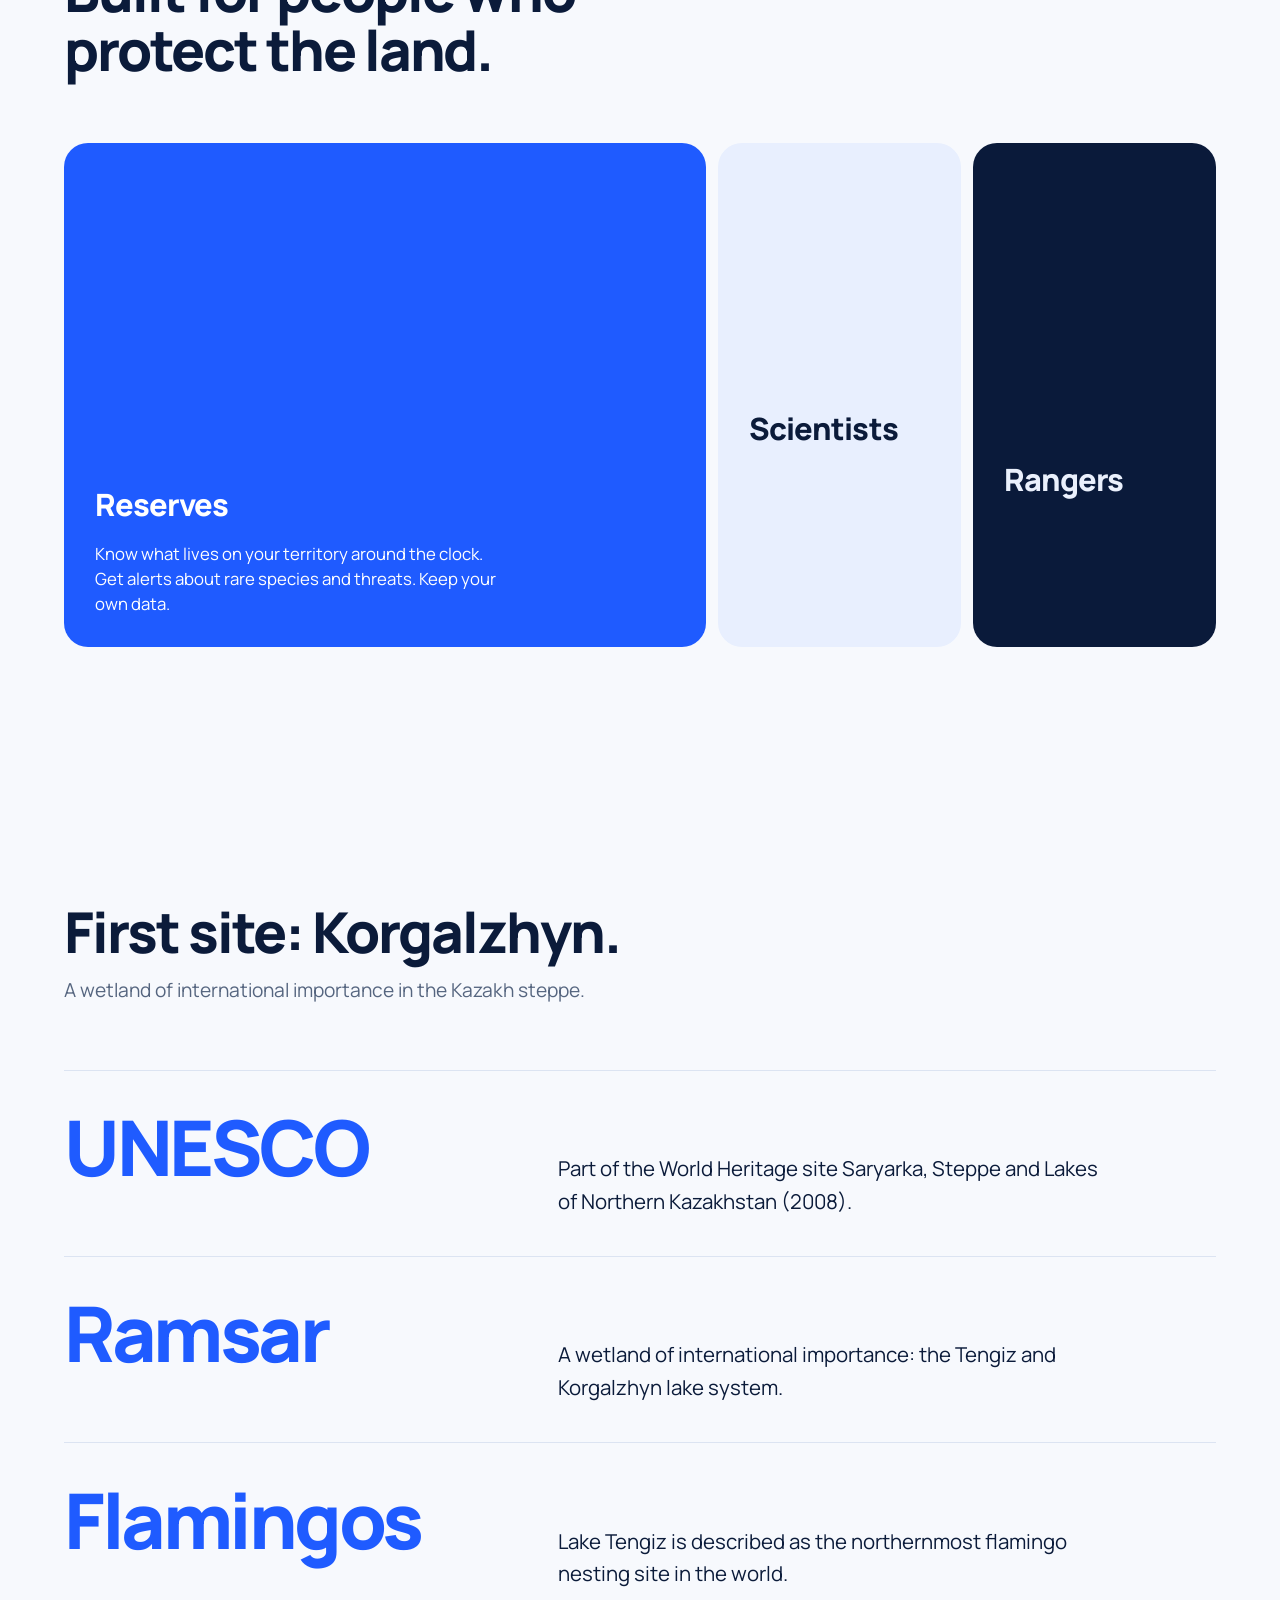
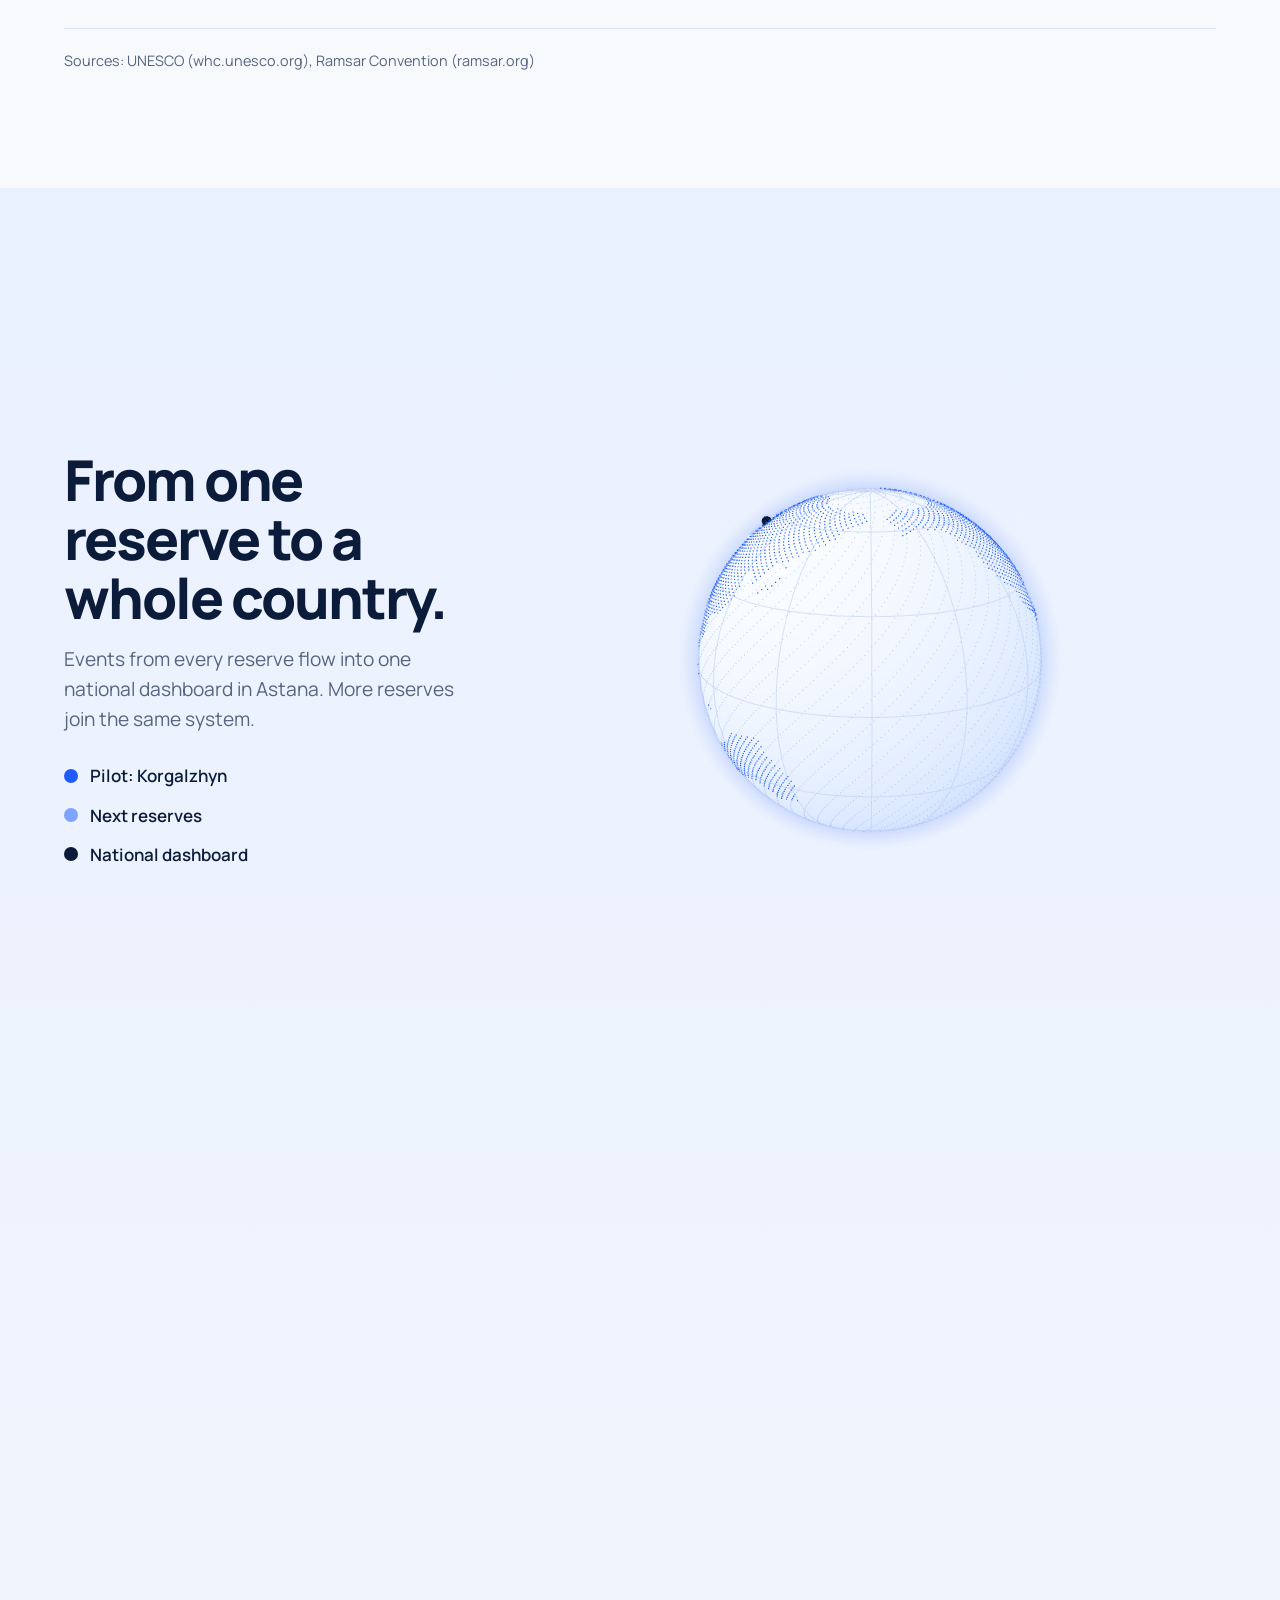
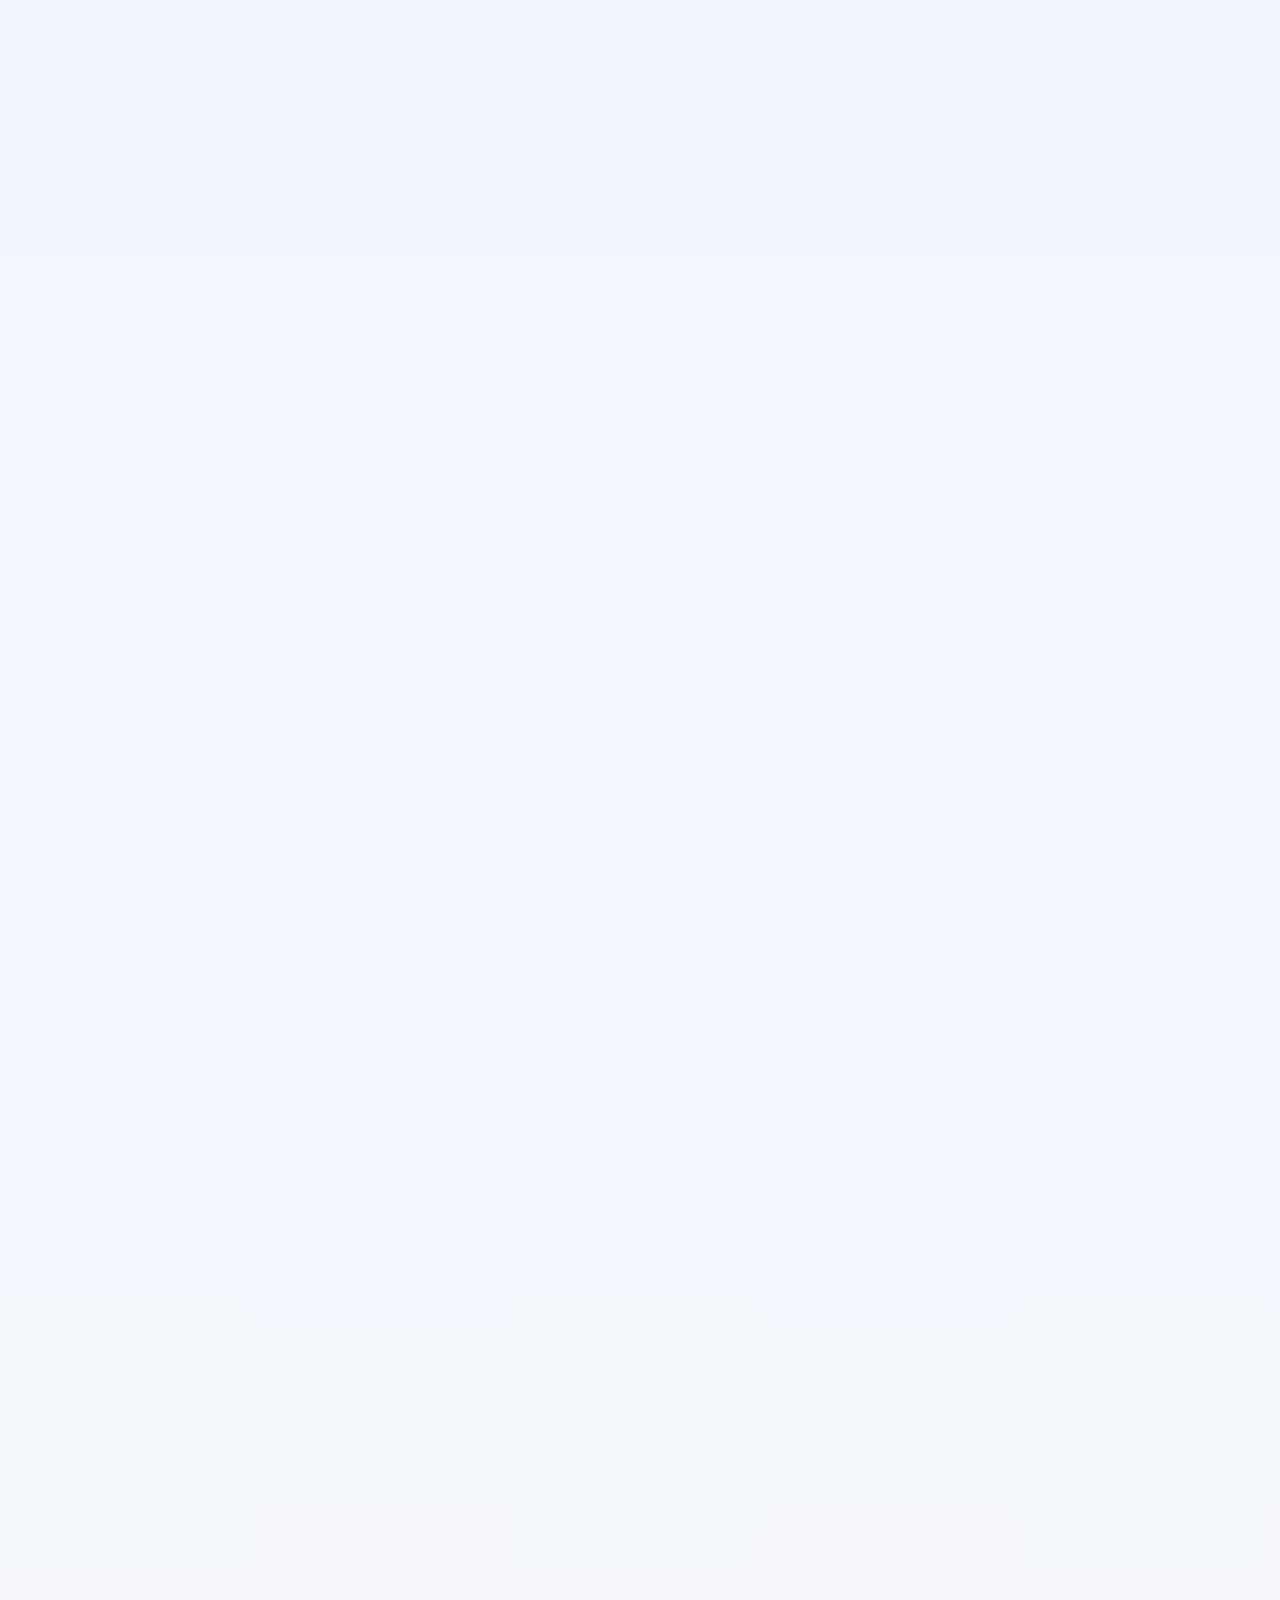
==== commit cd4df1a1: "Kazakh language on the site and on the metrics page" ====
--- a/index.html
+++ b/index.html
@@ -42,6 +42,7 @@
       <div class="lang" role="group" aria-label="Language">
         <button type="button" data-lang="ru" aria-pressed="false">RU</button>
         <button type="button" data-lang="en" aria-pressed="true">EN</button>
+        <button type="button" data-lang="kk" aria-pressed="false">ҚАЗ</button>
       </div>
       <a class="btn btn-primary btn-sm" href="#join" data-i18n="cta">Join the pilot</a>
     </div>
--- a/css/style.css
+++ b/css/style.css
@@ -384,7 +384,7 @@
 .nav-links a:hover::after, .nav-links a.cur::after { transform: scaleX(1); transform-origin: left center; }
 .nav-links a.cur { color: var(--ink); }
 .lang { position: relative; }
-.lang::before { content: ''; position: absolute; top: 3px; bottom: 3px; left: 3px; width: calc(50% - 3px); border-radius: 999px; background: var(--surface); box-shadow: 0 1px 3px rgba(11, 27, 58, .18); transform: translateX(calc(var(--pos, 1) * 100%)); transition: transform .4s var(--ease); }
+.lang::before { content: ''; position: absolute; top: 3px; bottom: 3px; left: 3px; width: calc((100% - 6px) / 3); border-radius: 999px; background: var(--surface); box-shadow: 0 1px 3px rgba(11, 27, 58, .18); transform: translateX(calc(var(--pos, 1) * 100%)); transition: transform .4s var(--ease); }
 .lang button { position: relative; z-index: 1; min-width: 46px; }
 .lang button[aria-pressed="true"] { background: transparent; box-shadow: none; color: var(--ink); }
 .totop { position: fixed; right: 20px; bottom: 20px; z-index: 55; width: 48px; height: 48px; border-radius: 50%; border: 0; background: var(--blue); color: #fff; font: 800 1.3rem/1 var(--font);
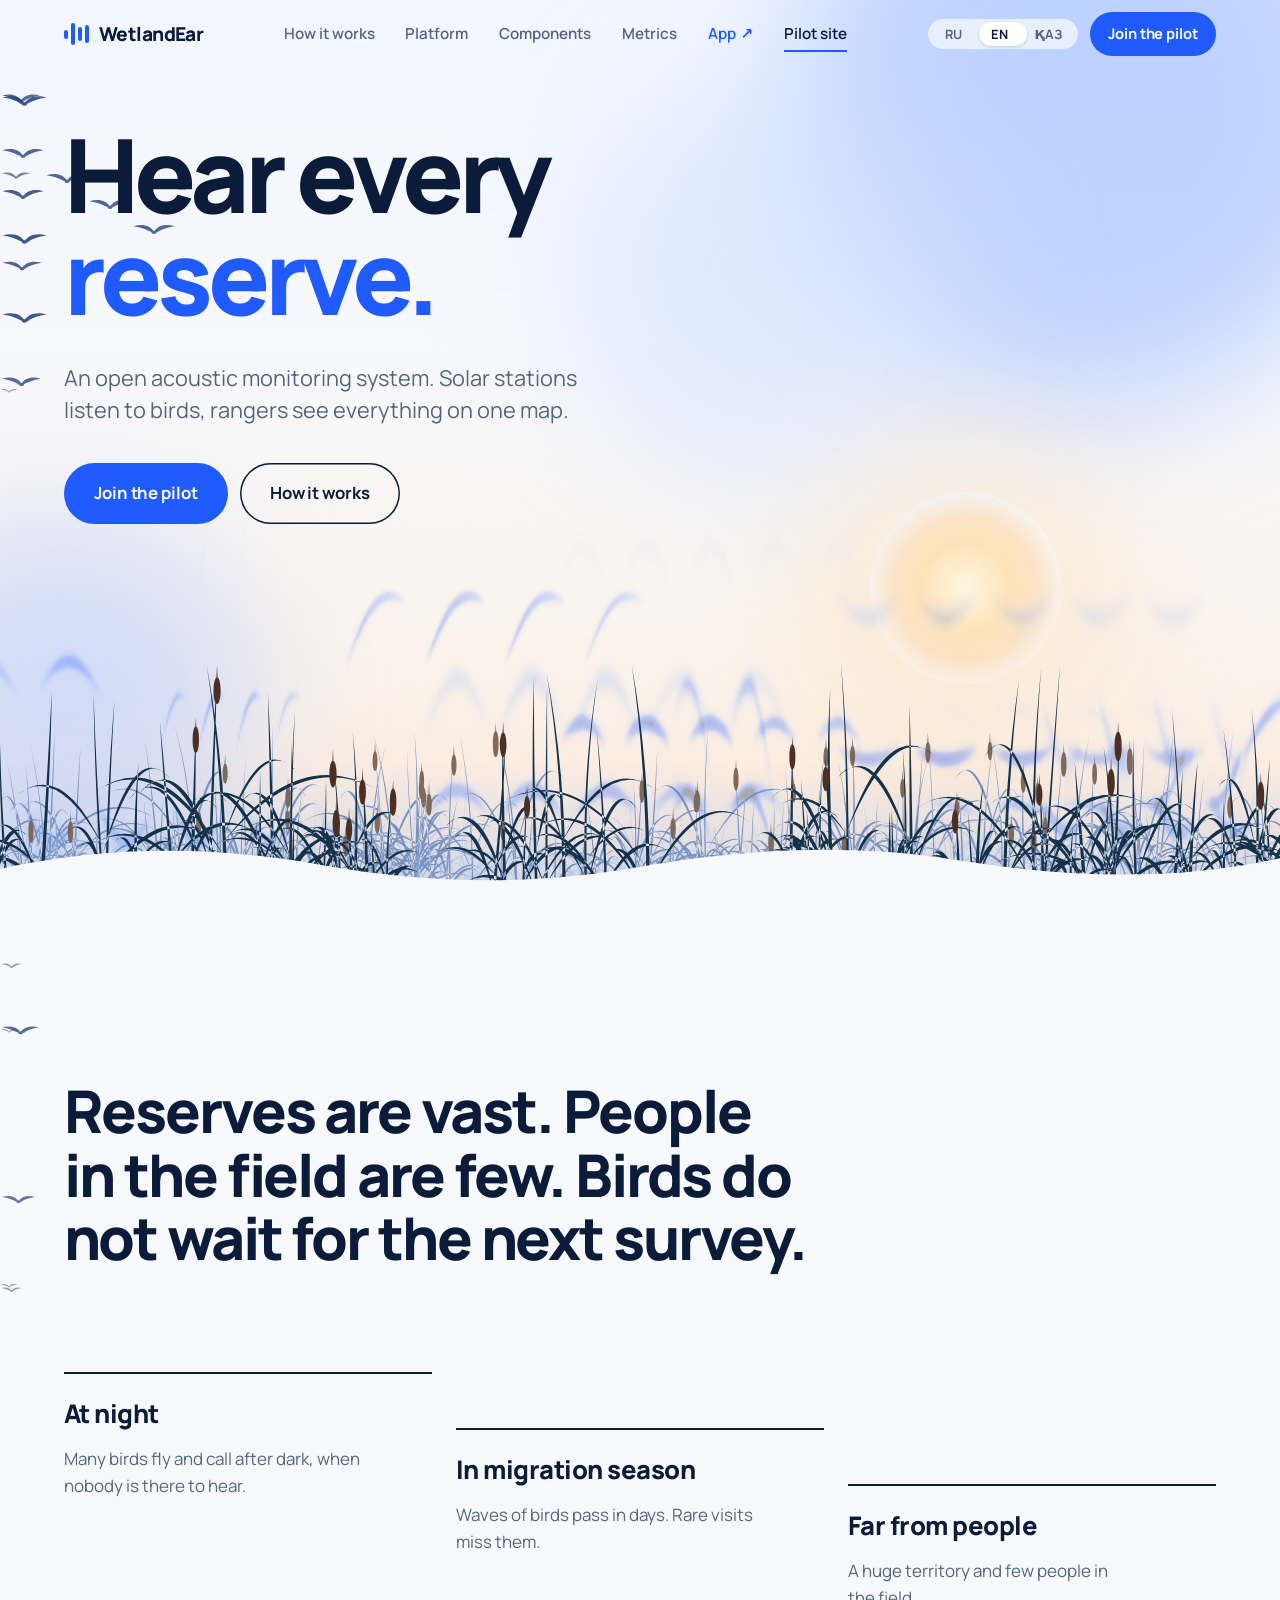
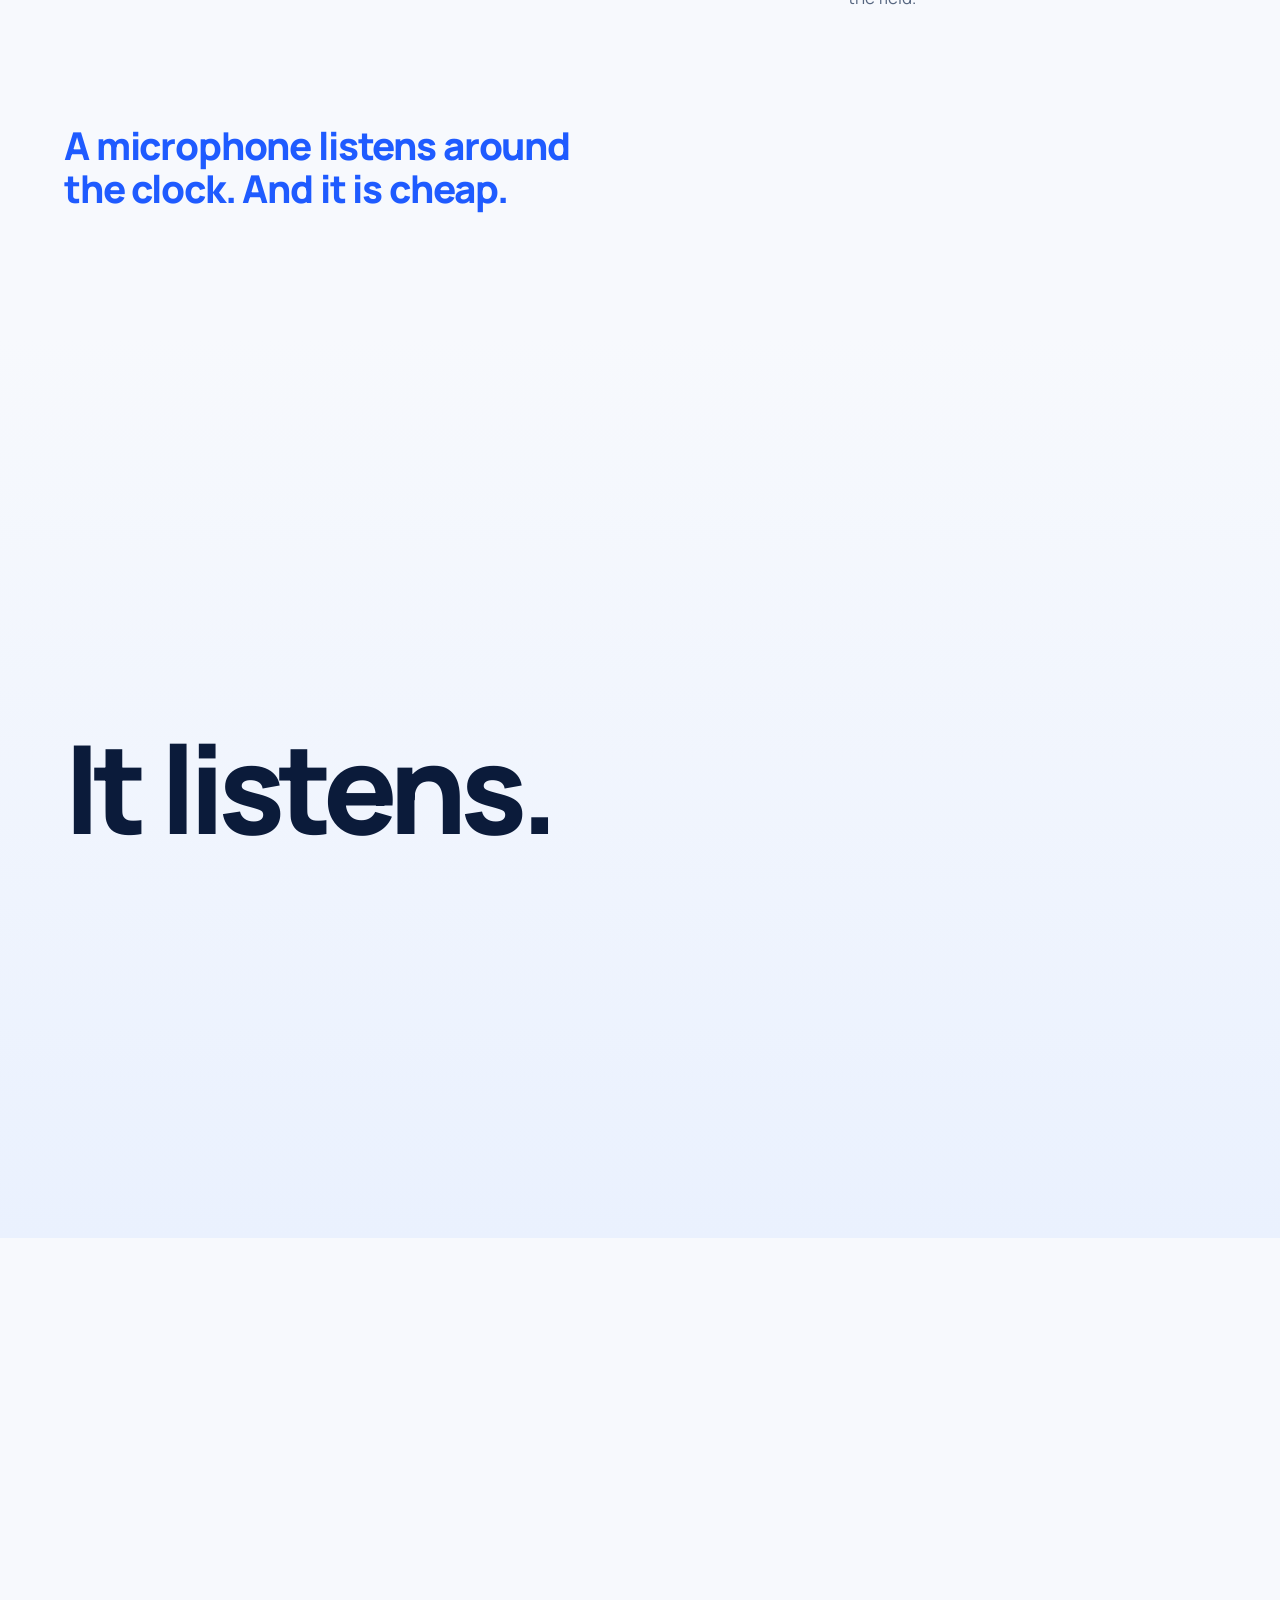
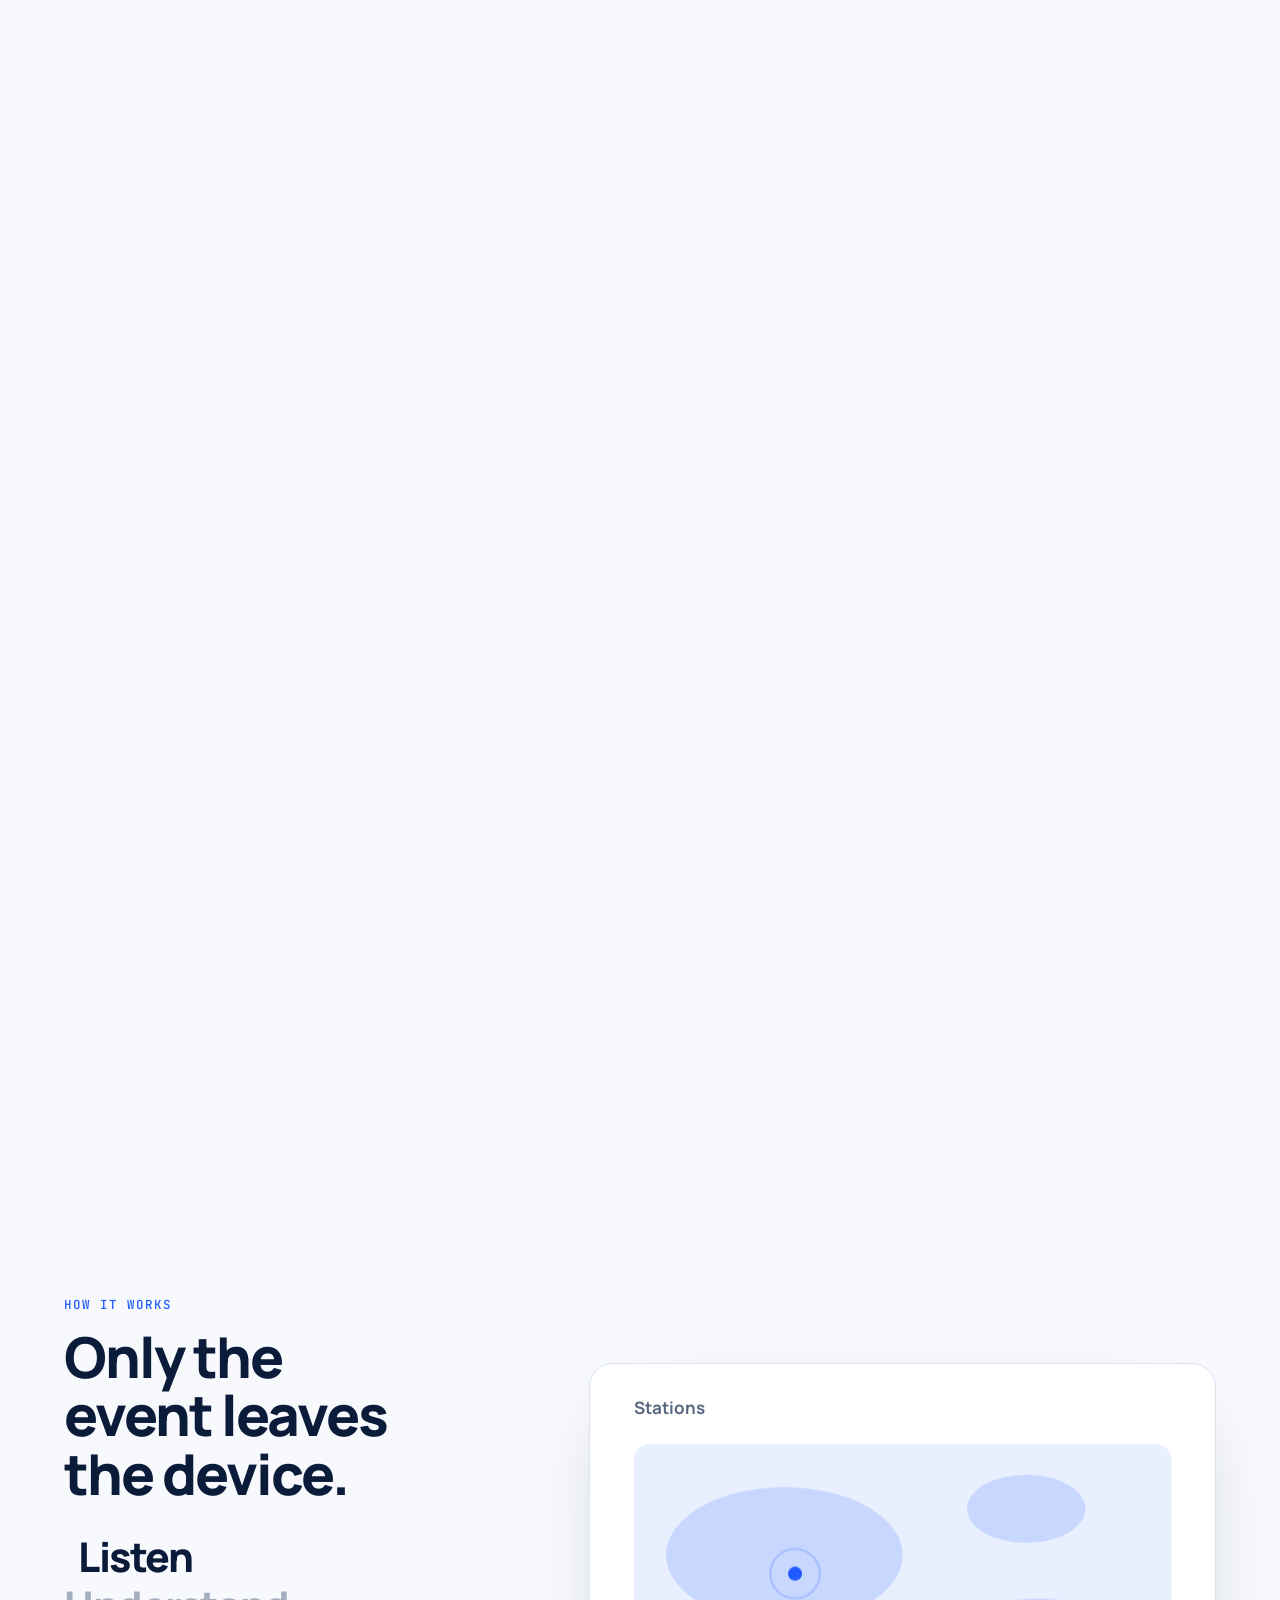
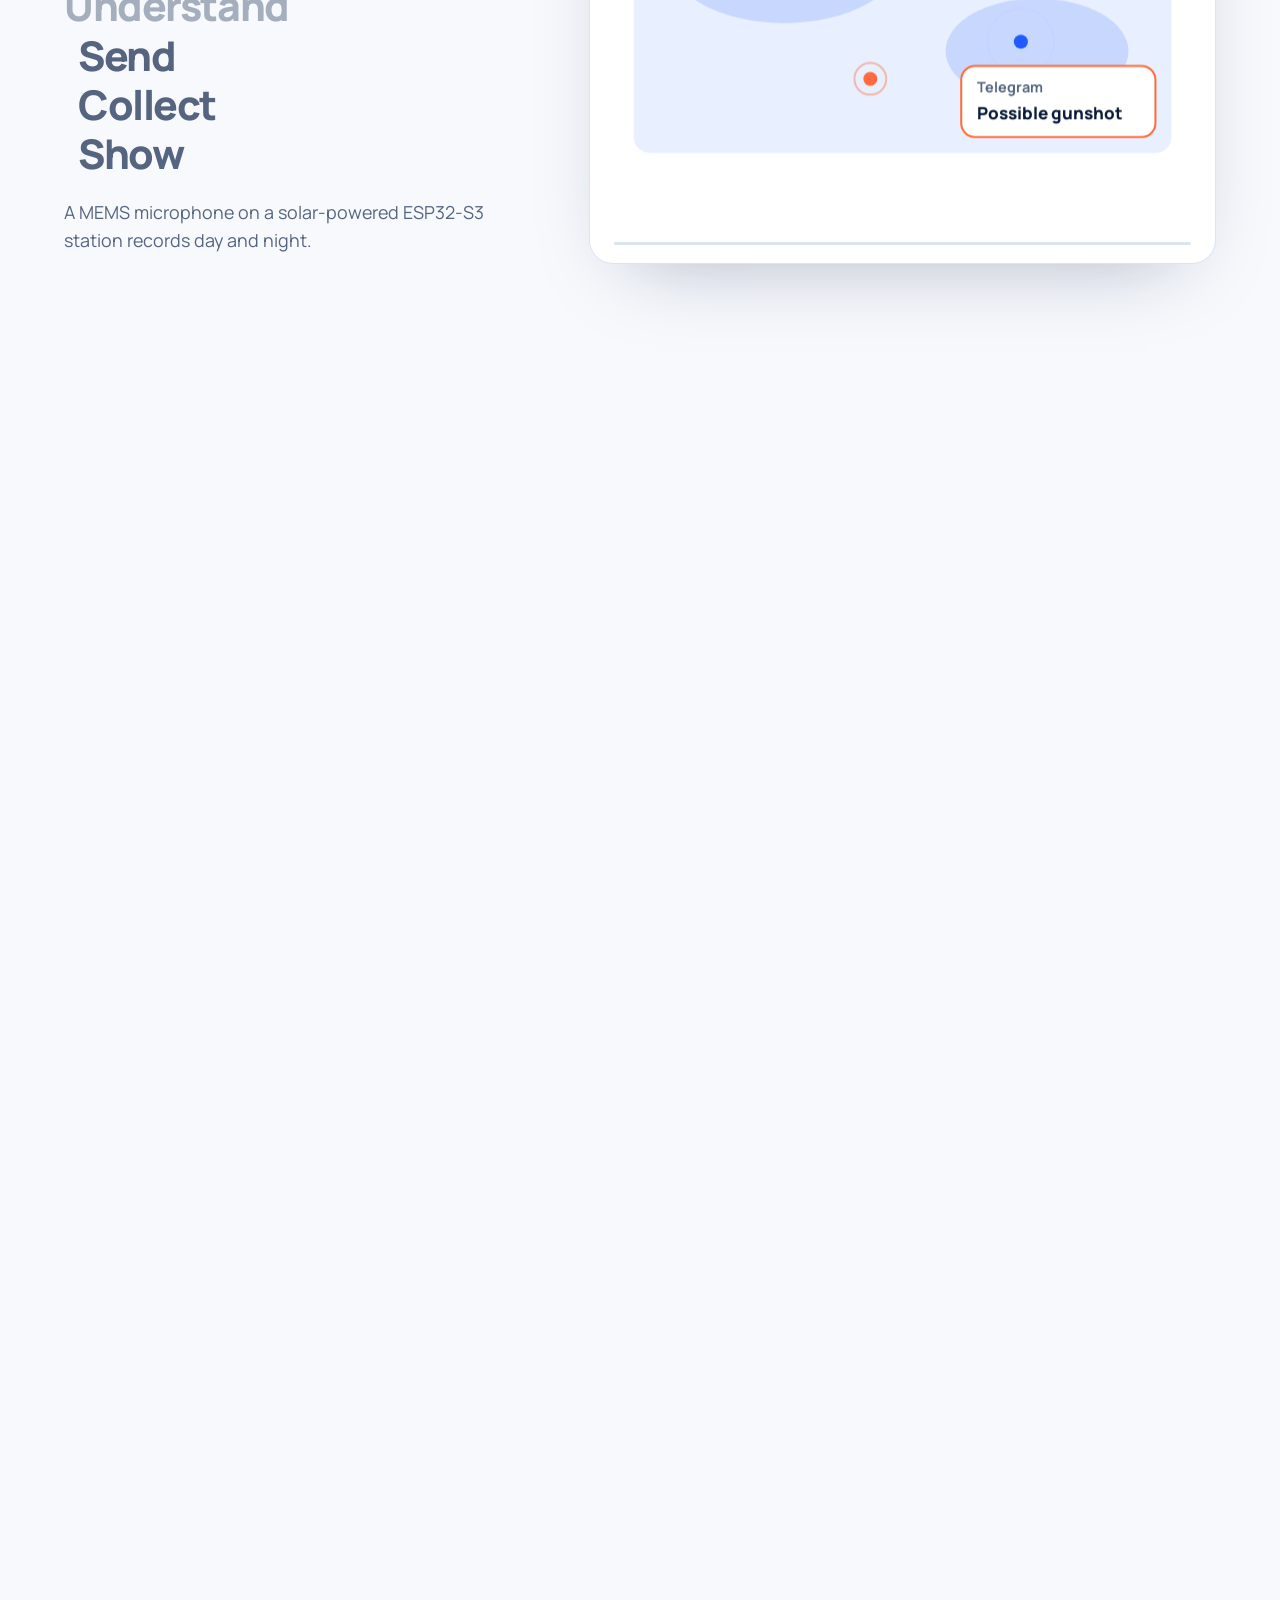
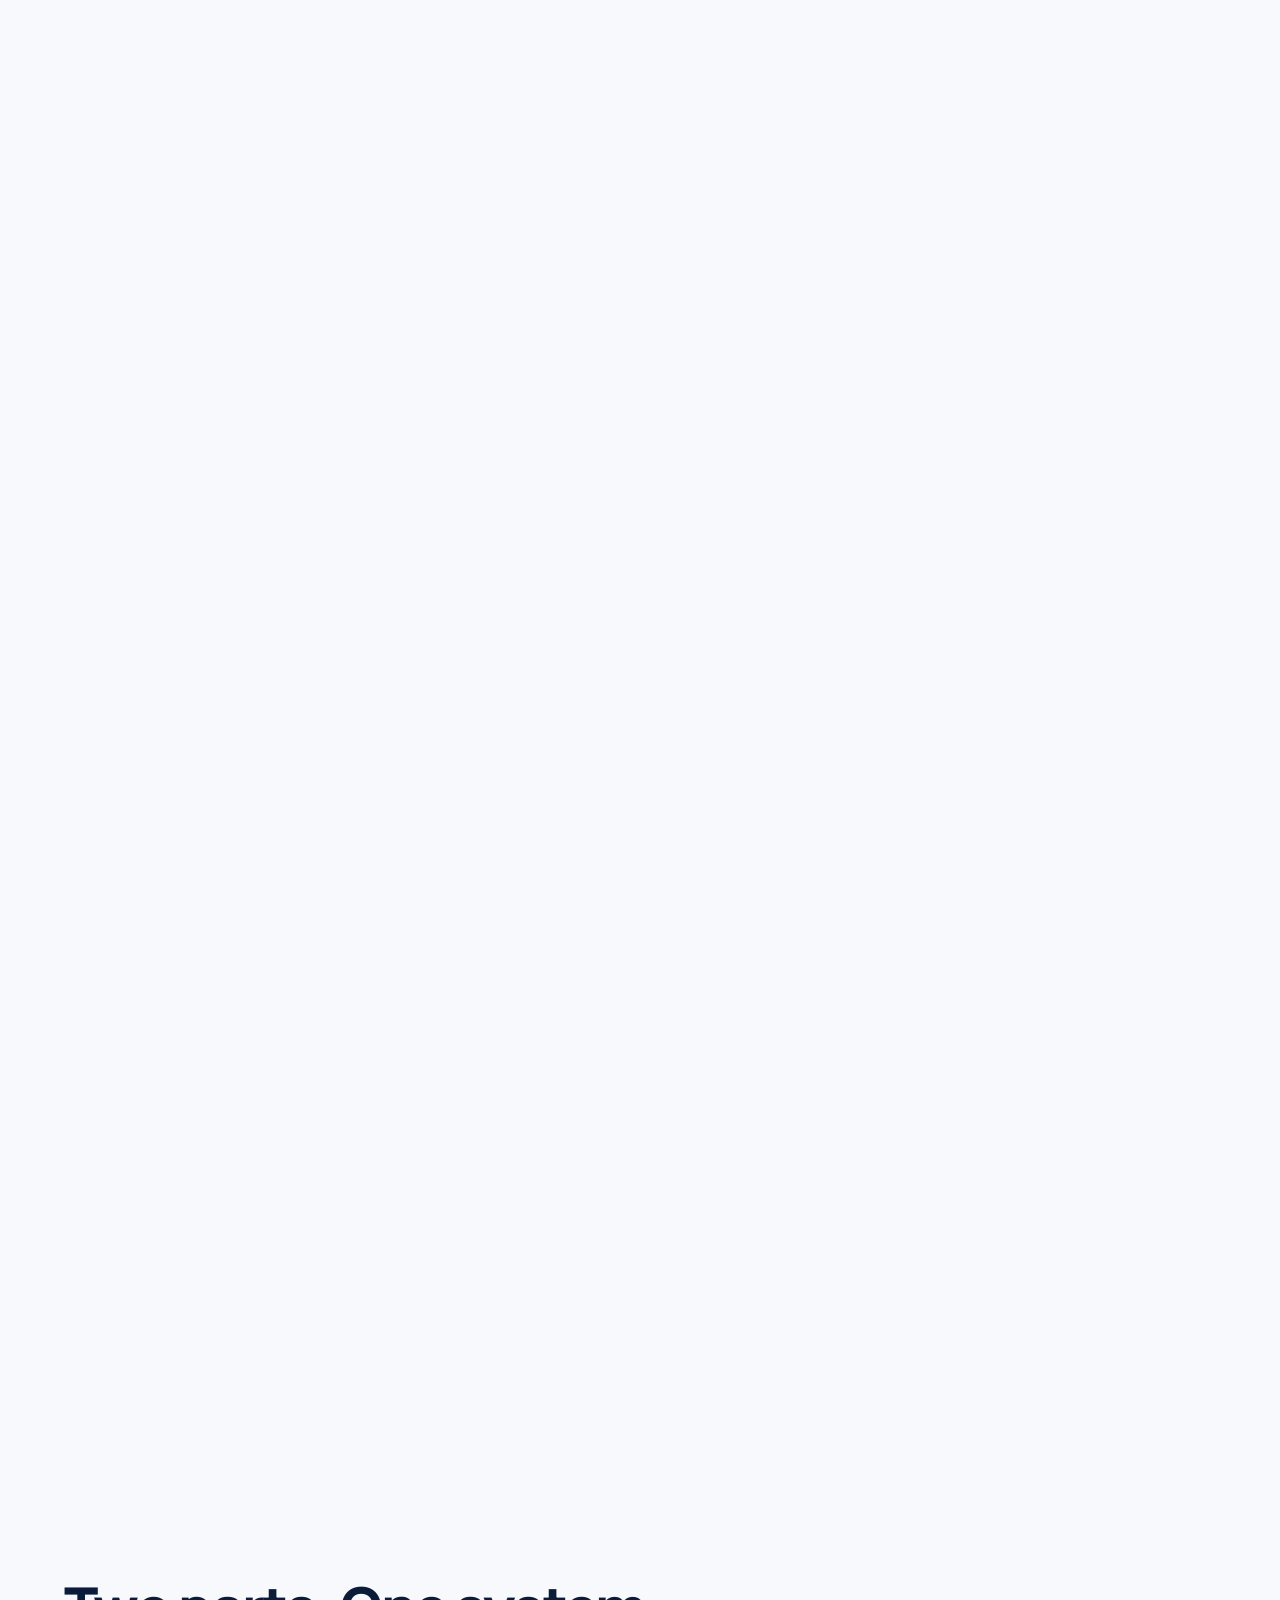
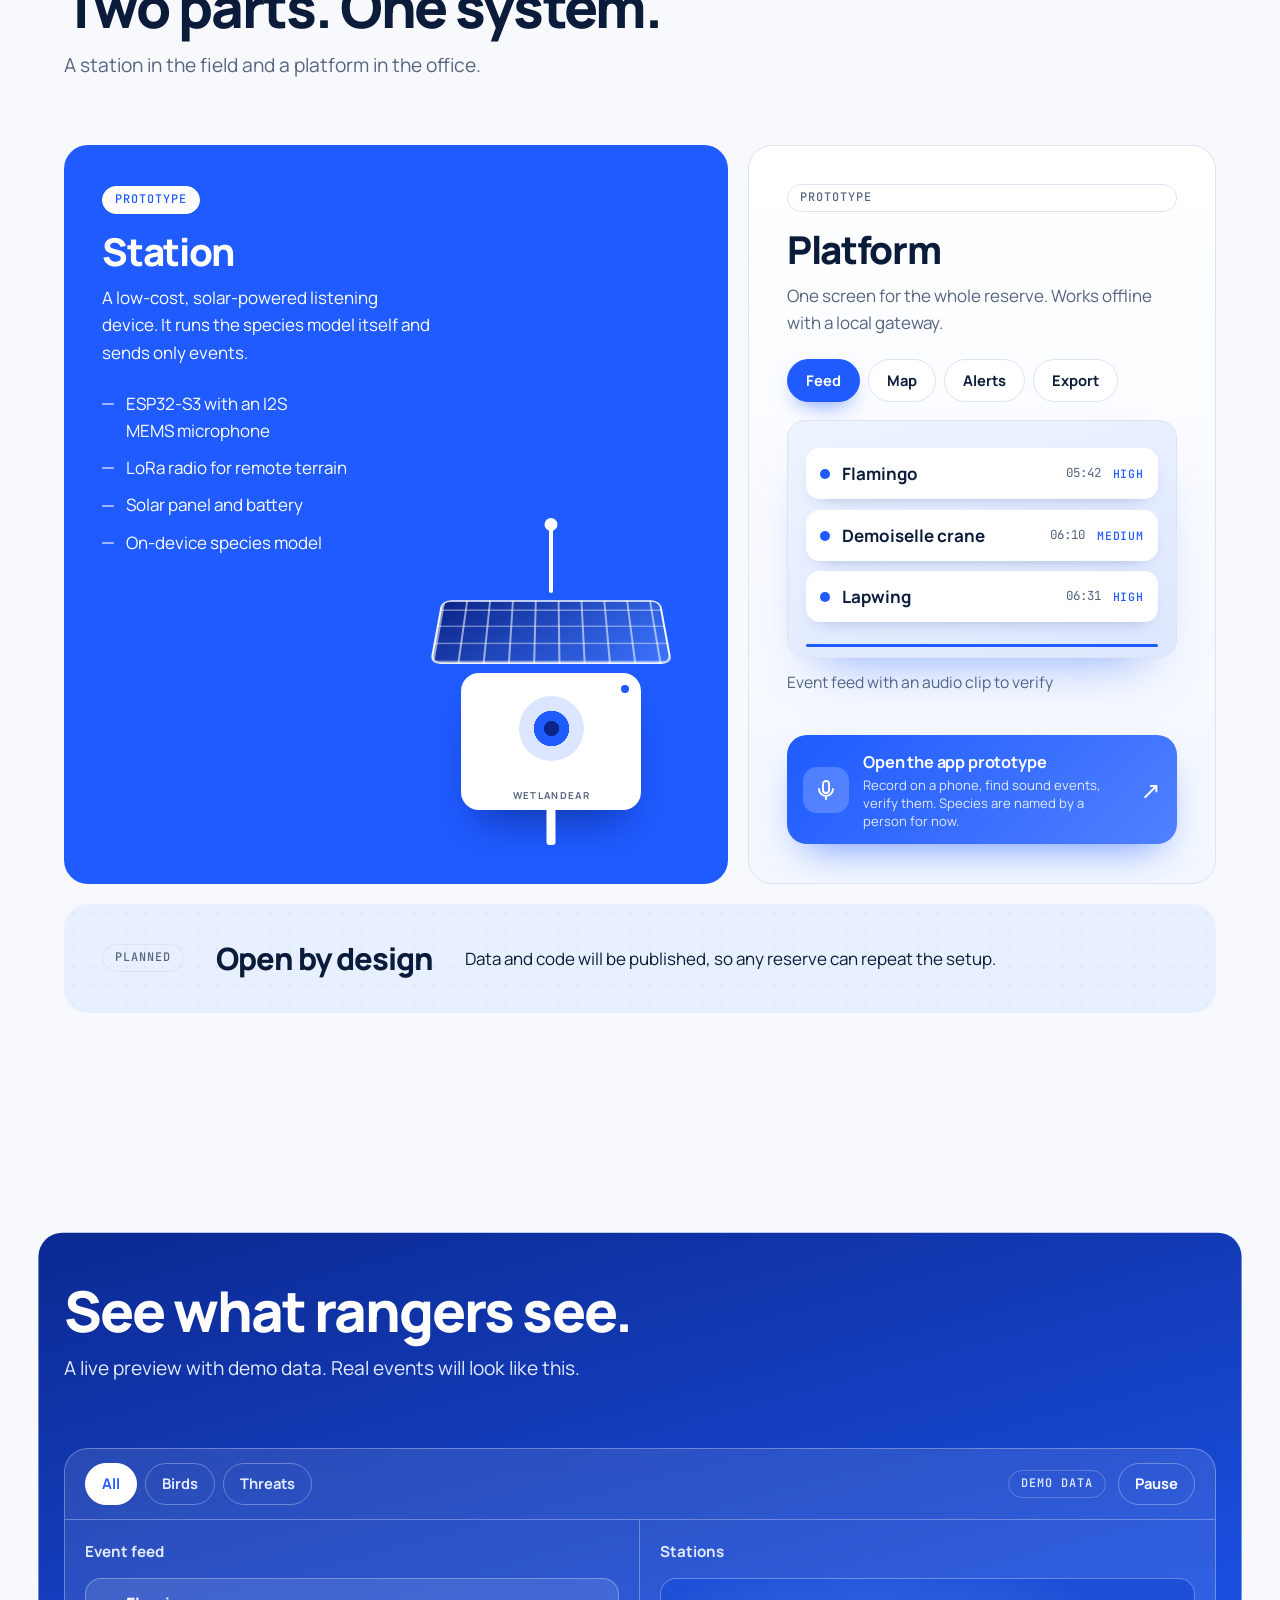
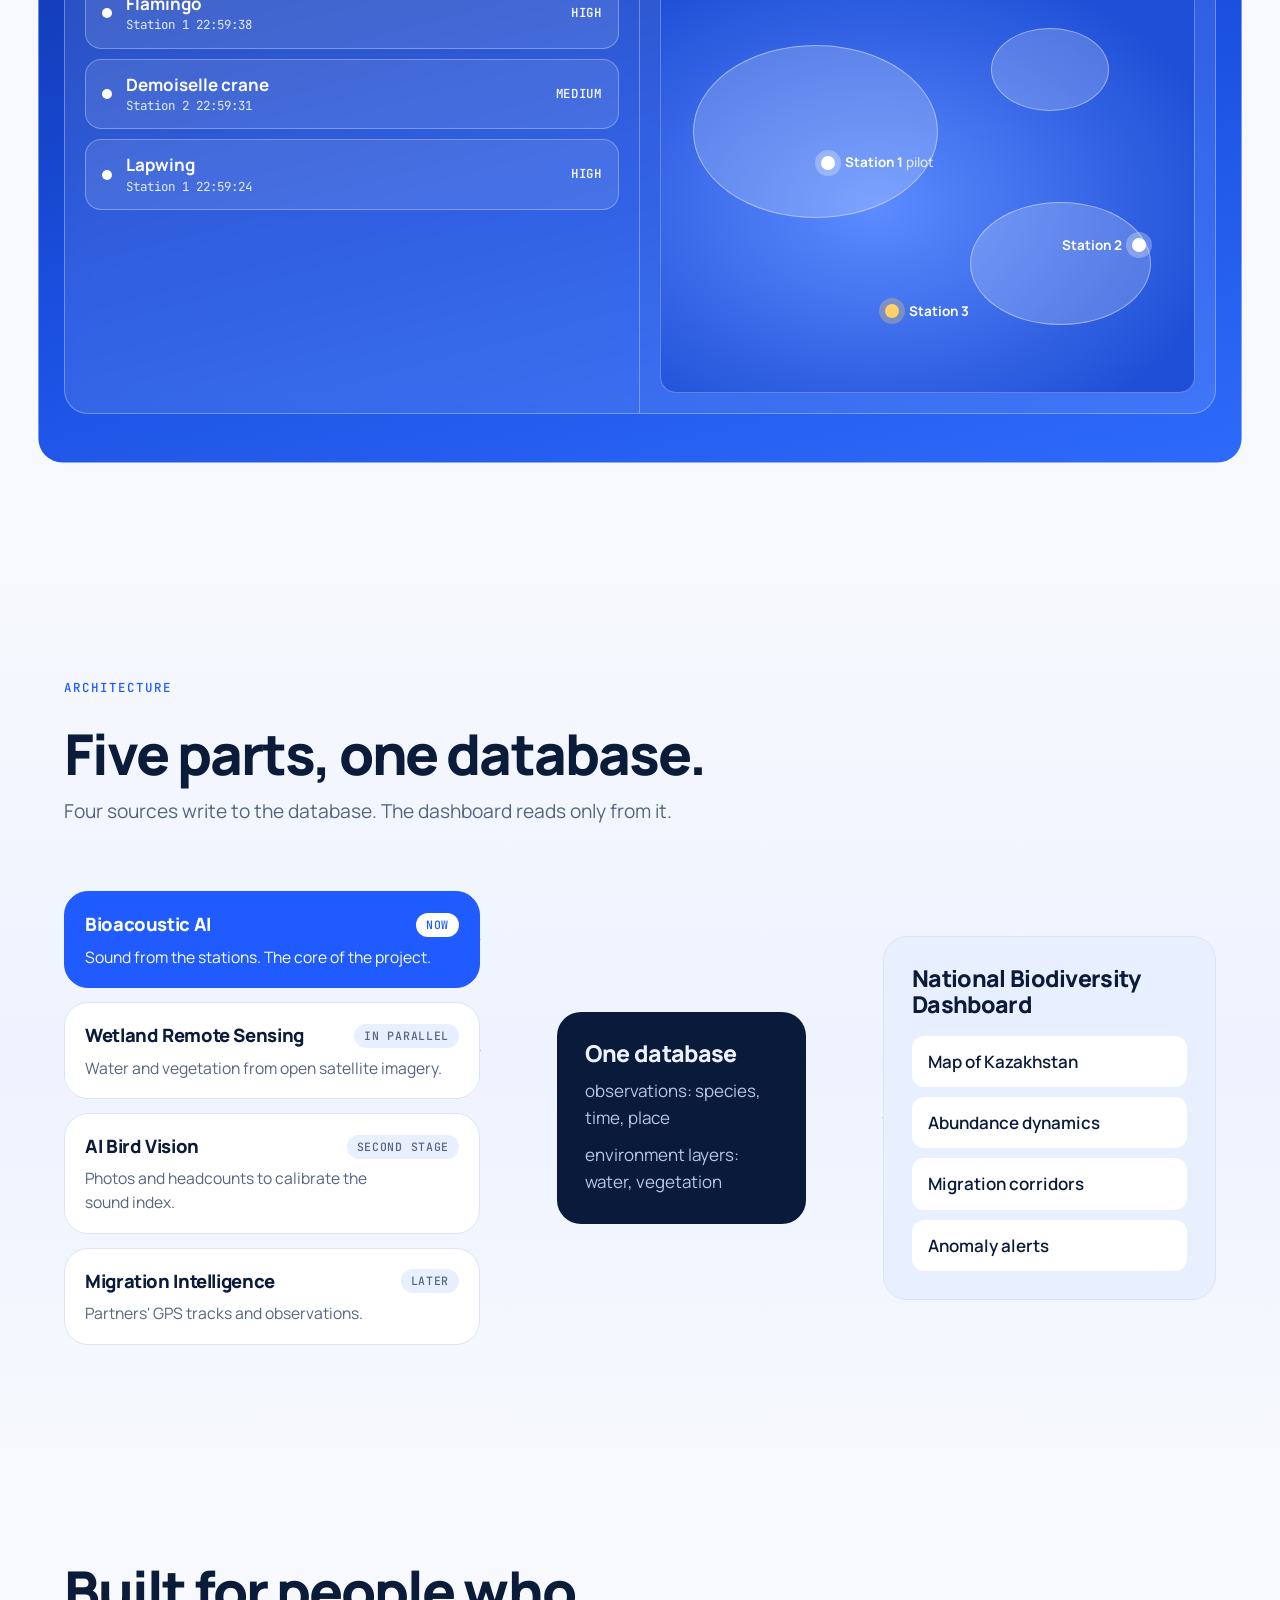
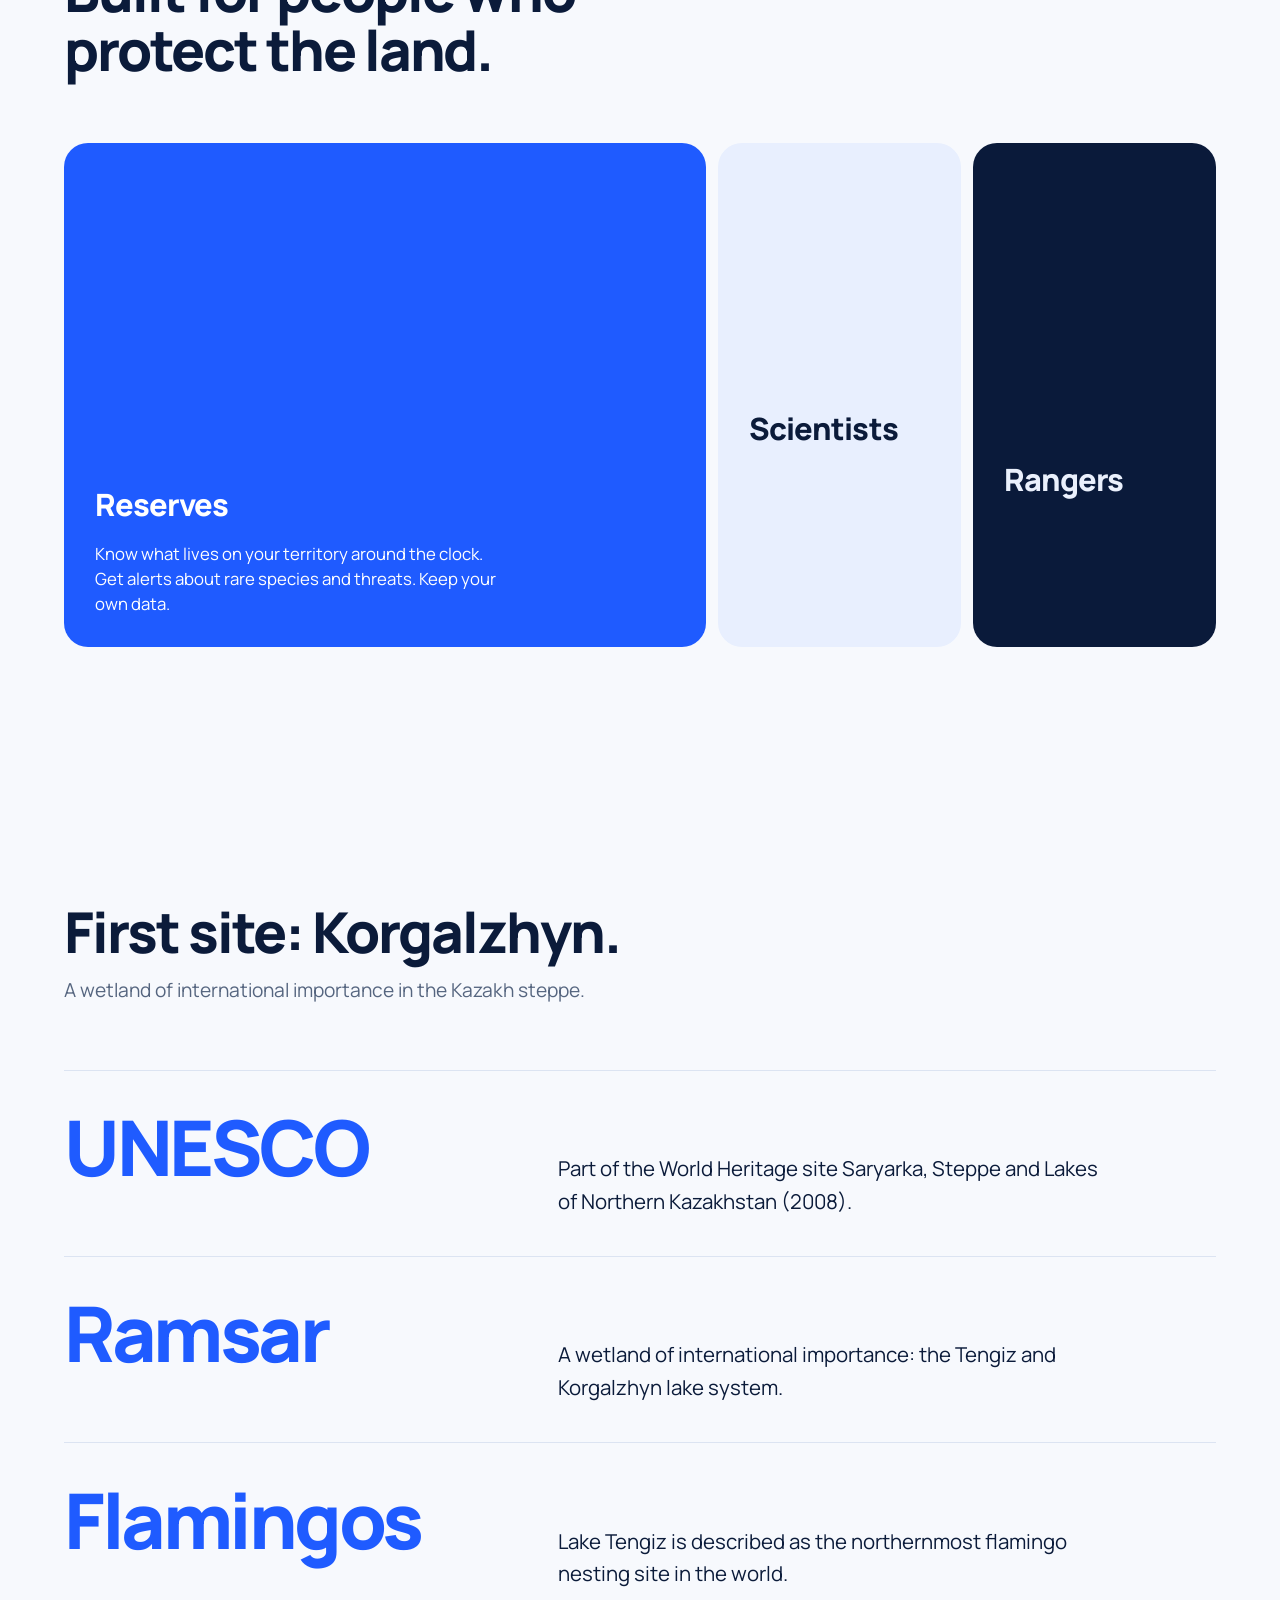
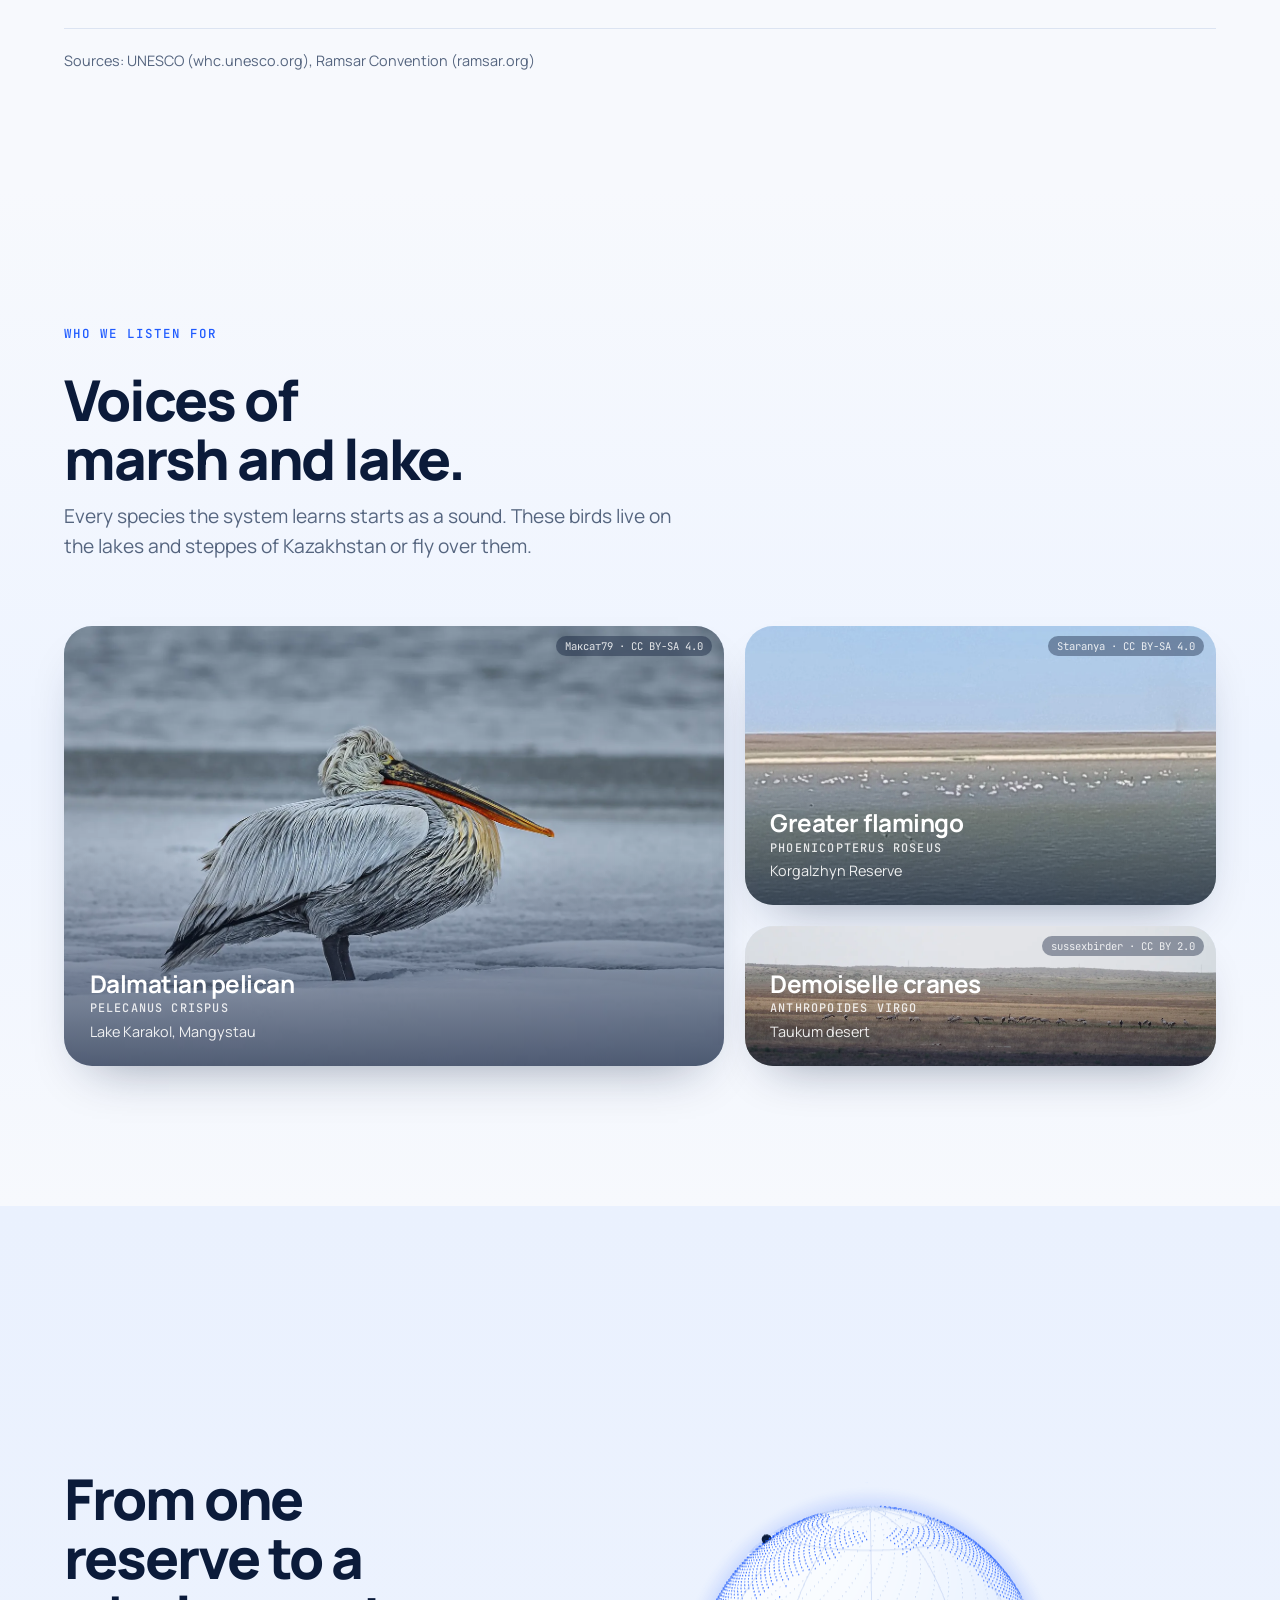
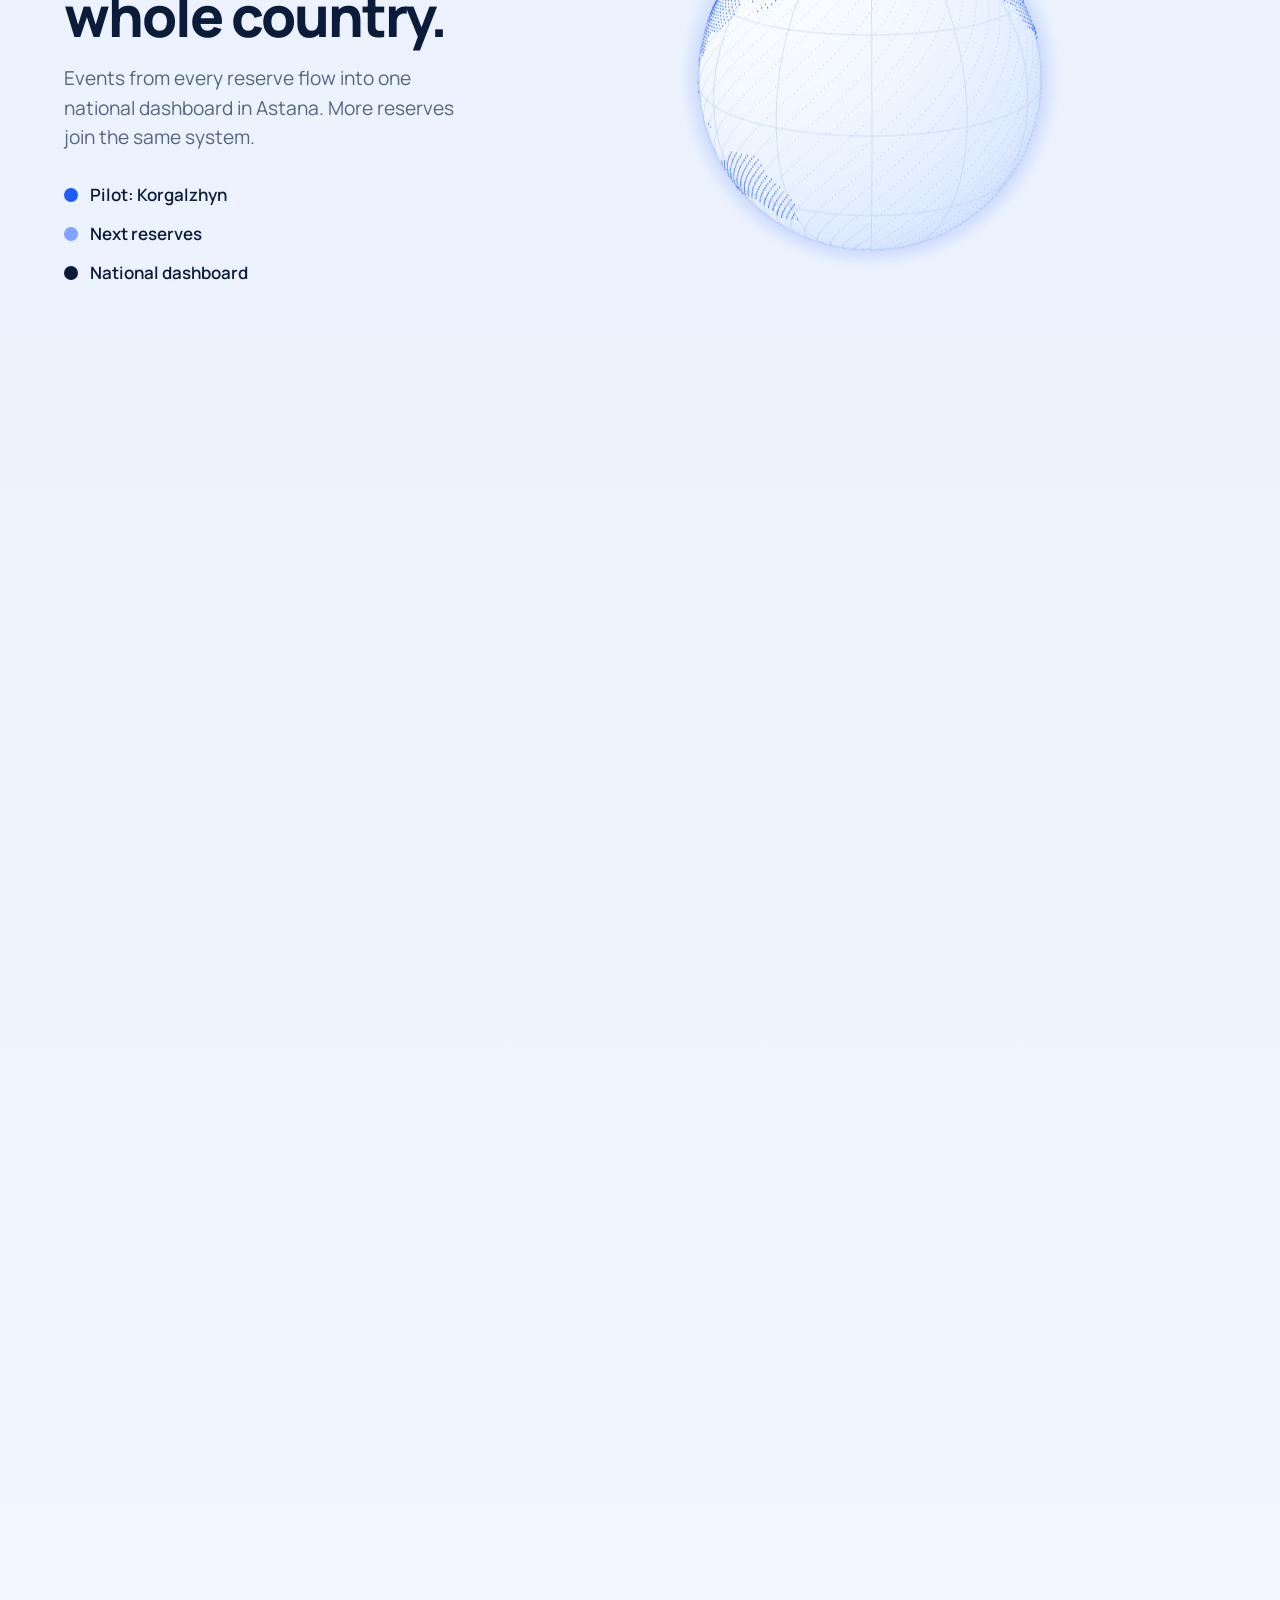
==== commit 299b9329: "Nature version of the landing page: dawn over the wetland in the hero (reeds, sun, flying birds), ph" ====
--- a/index.html
+++ b/index.html
@@ -17,6 +17,7 @@
 <link rel="preconnect" href="https://fonts.gstatic.com" crossorigin>
 <link rel="stylesheet" href="https://fonts.googleapis.com/css2?family=Manrope:wght@300..800&family=JetBrains+Mono:wght@400;500;700&display=swap">
 <link rel="stylesheet" href="css/style.css?v=20261009">
+<link rel="stylesheet" href="css/nature.css?v=20261014">
 <script src="js/boot.js?v=20261009"></script>
 <noscript><style>.i18n-pending body{opacity:1!important}.reveal{opacity:1!important;transform:none!important}.hero-h1 .line>span{transform:none!important}</style></noscript>
 </head>
@@ -53,6 +54,14 @@
 
   <section class="hero" id="top">
     <div class="aura" aria-hidden="true"><i></i><i></i><i></i></div>
+    <div class="scene" aria-hidden="true">
+      <div class="sun"></div>
+      <div class="flock" id="flock"></div>
+      <div class="water"><i></i><i></i><i></i></div>
+      <div class="reeds reeds-far" data-depth=".25"><i></i></div>
+      <div class="reeds reeds-mid" data-depth=".5"><i></i></div>
+      <div class="reeds reeds-near" data-depth=".9"><i></i></div>
+    </div>
     <canvas class="hero-canvas" id="heroCanvas" aria-hidden="true"></canvas>
     <div class="hero-in">
       <h1 class="hero-h1">
@@ -68,6 +77,7 @@
   </section>
 
   <section class="problem" id="problem">
+    <div class="flock" data-birds="6" data-band="3,40" aria-hidden="true"></div>
     <div class="wrap">
       <p class="statement" id="statement" data-i18n="prob_statement">Reserves are vast. People in the field are few. Birds do not wait for the next survey.</p>
       <div class="prob-grid">
@@ -318,6 +328,33 @@
     </div>
   </section>
 
+  <section class="birds" id="birds">
+    <div class="wrap">
+      <div class="sec-head reveal">
+        <p class="eyebrow" data-i18n="birds_eyebrow">Who we listen for</p>
+        <h2 data-i18n="birds_h2">Voices of marsh and lake.</h2>
+        <p class="lead" data-i18n="birds_p">Every species the system learns starts as a sound. These birds live on the lakes and steppes of Kazakhstan or fly over them.</p>
+      </div>
+      <div class="bird-grid">
+        <figure class="bird-card bc-a reveal" style="--i:0">
+          <img src="img/pelican.webp" width="1400" height="933" loading="lazy" decoding="async" data-alt="alt_pelican" alt="">
+          <a class="credit" href="https://commons.wikimedia.org/wiki/File:%D0%9A%D1%83%D0%B4%D1%80%D1%8F%D0%B2%D1%8B%D0%B9_%D0%BF%D0%B5%D0%BB%D0%B8%D0%BA%D0%B0%D0%BD._%D0%9E%D0%B7%D0%B5%D1%80%D0%BE_%D0%9A%D0%B0%D1%80%D0%B0%D0%BA%D0%BE%D0%BB%2C_%D0%9C%D0%B0%D0%BD%D0%B3%D0%B8%D1%81%D1%82%D0%B0%D1%83.jpg" rel="noopener">Максат79 · CC BY-SA 4.0</a>
+          <figcaption><b data-i18n="bird_pelican">Dalmatian pelican</b><em>Pelecanus crispus</em><span class="where" data-i18n="where_pelican">Lake Karakol, Mangystau</span></figcaption>
+        </figure>
+        <figure class="bird-card bc-b reveal" style="--i:1">
+          <img src="img/flamingos.webp" width="1500" height="812" loading="lazy" decoding="async" data-alt="alt_flamingos" alt="">
+          <a class="credit" href="https://commons.wikimedia.org/wiki/File:%D0%A0%D0%BE%D0%B7%D0%BE%D0%B2%D1%8B%D0%B5_%D1%84%D0%BB%D0%B0%D0%BC%D0%B8%D0%BD%D0%B3%D0%BE_%D0%B2_%D0%B6%D0%B8%D0%B2%D0%BE%D0%B9_%D0%BF%D1%80%D0%B8%D1%80%D0%BE%D0%B4%D0%B5.jpg" rel="noopener">Staranya · CC BY-SA 4.0</a>
+          <figcaption><b data-i18n="bird_flamingo">Greater flamingo</b><em>Phoenicopterus roseus</em><span class="where" data-i18n="where_flamingo">Korgalzhyn Reserve</span></figcaption>
+        </figure>
+        <figure class="bird-card bc-c reveal" style="--i:2">
+          <img src="img/steppe-cranes.webp" width="1600" height="525" loading="lazy" decoding="async" data-alt="alt_cranes" alt="">
+          <a class="credit" href="https://commons.wikimedia.org/wiki/File:Demoiselle_Crane_(Anthropoides_virgo).jpg" rel="noopener">sussexbirder · CC BY 2.0</a>
+          <figcaption><b data-i18n="bird_cranes">Demoiselle cranes</b><em>Anthropoides virgo</em><span class="where" data-i18n="where_cranes">Taukum desert</span></figcaption>
+        </figure>
+      </div>
+    </div>
+  </section>
+
   <section class="globe" id="globe">
     <div class="globe-pin" id="globePin">
       <div class="wrap globe-grid">
@@ -373,10 +410,16 @@
 
   <section class="join" id="join">
     <div class="wrap">
-      <h2 class="reveal" data-i18n="join_h2">Be the first reserve to listen.</h2>
-      <p class="lead reveal" style="--i:1" data-i18n="join_p">We are looking for a pilot reserve, an ornithologist, and mentors in audio ML and remote sensing.</p>
-      <div class="reveal" style="--i:2">
-        <a class="btn btn-primary btn-lg mag" data-mail href="mailto:zzhaseka@gmail.com" data-i18n="cta">Join the pilot</a>
+      <div class="join-card">
+        <img class="join-bg" src="img/dawn.webp" width="1920" height="1080" loading="lazy" decoding="async" data-alt="alt_dawn" alt="">
+        <a class="credit" href="https://commons.wikimedia.org/wiki/File:Sunset_in_Korgalzhyn_Nature_Reserve.jpg" rel="noopener">Dildakhmet · CC BY-SA 4.0</a>
+        <div class="join-in">
+          <h2 class="reveal" data-i18n="join_h2">Be the first reserve to listen.</h2>
+          <p class="lead reveal" style="--i:1" data-i18n="join_p">We are looking for a pilot reserve, an ornithologist, and mentors in audio ML and remote sensing.</p>
+          <div class="reveal" style="--i:2">
+            <a class="btn btn-primary btn-lg mag" data-mail href="mailto:zzhaseka@gmail.com" data-i18n="cta">Join the pilot</a>
+          </div>
+        </div>
       </div>
     </div>
   </section>
@@ -390,6 +433,7 @@
     </a>
     <p data-i18n="foot_built">Built in Astana by Zhasmin Jumanova.</p>
     <p class="foot-links"><a data-mail href="mailto:zzhaseka@gmail.com">zzhaseka@gmail.com</a> <a href="https://zhasminjumanova.com" rel="noopener" data-i18n="foot_site">Portfolio</a> <a href="/privacy" data-i18n="foot_privacy">Privacy</a> <a href="/metrics" data-i18n="foot_metrics">Model accuracy</a></p>
+    <p class="foot-credit"><span data-i18n="foot_photos">Photos from Wikimedia Commons:</span> <a href="https://commons.wikimedia.org/wiki/File:Sunset_in_Korgalzhyn_Nature_Reserve.jpg" rel="noopener">Dildakhmet</a> (CC BY-SA 4.0), <a href="https://commons.wikimedia.org/wiki/File:%D0%A0%D0%BE%D0%B7%D0%BE%D0%B2%D1%8B%D0%B5_%D1%84%D0%BB%D0%B0%D0%BC%D0%B8%D0%BD%D0%B3%D0%BE_%D0%B2_%D0%B6%D0%B8%D0%B2%D0%BE%D0%B9_%D0%BF%D1%80%D0%B8%D1%80%D0%BE%D0%B4%D0%B5.jpg" rel="noopener">Staranya</a> (CC BY-SA 4.0), <a href="https://commons.wikimedia.org/wiki/File:%D0%9A%D1%83%D0%B4%D1%80%D1%8F%D0%B2%D1%8B%D0%B9_%D0%BF%D0%B5%D0%BB%D0%B8%D0%BA%D0%B0%D0%BD._%D0%9E%D0%B7%D0%B5%D1%80%D0%BE_%D0%9A%D0%B0%D1%80%D0%B0%D0%BA%D0%BE%D0%BB%2C_%D0%9C%D0%B0%D0%BD%D0%B3%D0%B8%D1%81%D1%82%D0%B0%D1%83.jpg" rel="noopener">Максат79</a> (CC BY-SA 4.0), <a href="https://commons.wikimedia.org/wiki/File:Demoiselle_Crane_(Anthropoides_virgo).jpg" rel="noopener">sussexbirder</a> (CC BY 2.0).</p>
   </div>
 </footer>
 
@@ -404,5 +448,6 @@
 <script src="js/pipeline.js?v=20261009"></script>
 <script src="js/demo.js?v=20261009"></script>
 <script src="js/main.js?v=20261009"></script>
+<script src="js/nature.js?v=20261014"></script>
 </body>
 </html>
--- a/css/nature.css
+++ b/css/nature.css
@@ -0,0 +1,118 @@
+/* WetlandEar: the nature layer. Dawn over the wetland in the brand blue: sun, reeds, water, flying birds, real photographs.
+   Everything here is decoration or content on top of style.css; it reuses its tokens. Motion is transform and opacity only and is switched off
+   for people who ask for reduced motion. */
+:root {
+  --dawn: #FFE3C8;
+  --reed-far: #AFC3E8;
+  --reed-mid: #6F8DBE;
+  --reed-near: #14324A;
+  --bird: #23407A;
+  --ease-out: cubic-bezier(0.23, 1, 0.32, 1);
+}
+
+/* ---------- Hero scene ---------- */
+.hero { background: linear-gradient(180deg, #F2F6FF 0%, #F7F9FD 38%, #FBF1E8 78%, #FFE7D2 100%); }
+.scene { position: absolute; inset: 0; pointer-events: none; z-index: auto; }
+.sun { position: absolute; z-index: 0; right: clamp(6vw, 17vw, 24vw); bottom: clamp(70px, 24dvh, 260px); width: clamp(120px, 15vw, 250px); aspect-ratio: 1; border-radius: 50%;
+  background: radial-gradient(circle at 50% 50%, #FFF6E0 0%, #FFE2B5 34%, rgba(255, 214, 160, .55) 52%, rgba(255, 214, 160, 0) 72%);
+  box-shadow: 0 0 120px 60px rgba(255, 220, 176, .35); opacity: 0; animation: sunrise 2.8s var(--ease-out) .25s forwards; }
+@keyframes sunrise { from { opacity: 0; transform: translate3d(0, 46px, 0) scale(.92); } to { opacity: .95; transform: none; } }
+
+.reeds { position: absolute; left: -3%; right: -3%; bottom: -2px; pointer-events: none; will-change: transform; }
+.reeds i { position: absolute; inset: 0; background-repeat: repeat-x; background-position: left bottom; background-size: auto 100%; transform-origin: 50% 100%; animation: sway 8s ease-in-out infinite alternate; }
+.reeds-far { z-index: 2; height: clamp(110px, 17dvh, 220px); }
+.reeds-far i { background-image: url(../img/reeds-far.svg); animation-duration: 11s; }
+.reeds-mid { z-index: 3; height: clamp(150px, 23dvh, 300px); }
+.reeds-mid i { background-image: url(../img/reeds-mid.svg); animation-duration: 8.5s; animation-delay: -3s; }
+.reeds-near { z-index: 4; height: clamp(190px, 29dvh, 380px); }
+.reeds-near i { background-image: url(../img/reeds-near.svg); animation-duration: 6.4s; animation-delay: -1.5s; }
+@keyframes sway { from { transform: skewX(-.8deg); } to { transform: skewX(.9deg); } }
+
+.water { position: absolute; z-index: 3; left: 0; right: 0; bottom: 0; height: clamp(90px, 15dvh, 190px); background: linear-gradient(180deg, rgba(190, 212, 250, 0) 0%, rgba(176, 202, 246, .55) 100%); }
+.water i { position: absolute; left: 0; height: 2px; width: clamp(90px, 16vw, 240px); border-radius: 2px; background: linear-gradient(90deg, rgba(255, 255, 255, 0), rgba(255, 255, 255, .95), rgba(255, 255, 255, 0)); opacity: 0; animation: glint 9s linear infinite; }
+.water i:nth-child(1) { bottom: 46%; animation-delay: 0s; }
+.water i:nth-child(2) { bottom: 30%; animation-delay: -3.1s; animation-duration: 11s; }
+.water i:nth-child(3) { bottom: 16%; animation-delay: -6.2s; animation-duration: 8s; }
+@keyframes glint { 0% { transform: translate3d(-20vw, 0, 0); opacity: 0; } 18% { opacity: .85; } 70% { opacity: .55; } 100% { transform: translate3d(108vw, 0, 0); opacity: 0; } }
+
+.hero-canvas { filter: opacity(.34); }   /* the spectrogram stays as faint sound over the marsh */
+.hero-in { z-index: 6; }
+.hero::after { content: ""; position: absolute; left: 0; right: 0; bottom: -1px; height: clamp(34px, 5vw, 64px); z-index: 7; pointer-events: none;
+  background: url("data:image/svg+xml,%3Csvg xmlns='http://www.w3.org/2000/svg' viewBox='0 0 1440 60' preserveAspectRatio='none'%3E%3Cpath d='M0 30C120 8 240 8 360 26S600 46 720 28 960 6 1080 22 1320 42 1440 20V60H0Z' fill='%23F7F9FD'/%3E%3C/svg%3E") center bottom / 100% 100% no-repeat; }
+
+/* ---------- Flying birds ---------- */
+.flock { position: absolute; inset: 0; overflow: hidden; pointer-events: none; z-index: 2; }
+.bird { position: absolute; left: 0; top: var(--y, 20%); width: var(--s, 28px); aspect-ratio: 2 / 1; opacity: var(--o, .7); color: var(--bird); will-change: transform; animation: fly var(--dur, 60s) linear var(--del, 0s) infinite; }
+.bird.back { animation-name: flyBack; }
+.bird .bob { display: block; width: 100%; height: 100%; animation: bob 3.4s ease-in-out var(--fd, 0s) infinite alternate; }
+.bird.back .bob { transform: scaleX(-1); }
+.bird svg { display: block; width: 100%; height: 100%; overflow: visible; fill: currentColor; }
+.bird .wl { transform-origin: 30px 15px; animation: flapL var(--fp, .62s) ease-in-out var(--fd, 0s) infinite alternate; }
+.bird .wr { transform-origin: 30px 15px; animation: flapR var(--fp, .62s) ease-in-out var(--fd, 0s) infinite alternate; }
+.vee { position: absolute; left: 0; top: var(--y, 20%); width: 0; height: 0; animation: fly var(--dur, 90s) linear var(--del, 0s) infinite; will-change: transform; }
+.vee .bird { animation: none; left: var(--vx); top: var(--vy); }
+@keyframes fly { from { transform: translate3d(-14vw, 0, 0); } to { transform: translate3d(112vw, var(--dy, -30px), 0); } }
+@keyframes flyBack { from { transform: translate3d(112vw, 0, 0); } to { transform: translate3d(-14vw, var(--dy, -30px), 0); } }
+@keyframes bob { from { transform: translate3d(0, -5px, 0); } to { transform: translate3d(0, 6px, 0); } }
+@keyframes flapL { from { transform: rotate(-26deg); } to { transform: rotate(30deg) scaleY(.82); } }
+@keyframes flapR { from { transform: rotate(26deg); } to { transform: rotate(-30deg) scaleY(.82); } }
+.problem { overflow: hidden; }
+.problem .flock { z-index: 0; }
+.problem .wrap { position: relative; z-index: 1; }
+
+/* ---------- Birds of marsh and lake ---------- */
+.birds { padding: clamp(80px, 11vw, 160px) 0 clamp(80px, 11vw, 160px); background: linear-gradient(180deg, var(--bg), #EEF4FF 55%, var(--bg)); }
+.bird-grid { display: grid; grid-template-columns: 7fr 5fr; grid-template-rows: 2fr 1fr; gap: clamp(12px, 1.6vw, 22px); }
+.bird-card { position: relative; margin: 0; overflow: hidden; border-radius: 28px; background: #DCE6F8; isolation: isolate; box-shadow: 0 24px 50px -28px rgba(11, 27, 58, .45); }
+.bc-a { grid-row: 1 / span 2; aspect-ratio: 3 / 2; }
+.bird-card img { position: absolute; inset: 0; width: 100%; height: 100%; object-fit: cover; transform: scale(1.1); transition: transform 1.8s var(--ease-out); }
+.bird-card.in img { transform: scale(1); }
+.bird-card::after { content: ""; position: absolute; inset: 0; z-index: 1; background: linear-gradient(180deg, rgba(8, 22, 52, 0) 52%, rgba(8, 22, 52, .62) 100%); pointer-events: none; }
+.bird-card figcaption { position: absolute; z-index: 2; left: clamp(16px, 2vw, 28px); right: clamp(16px, 2vw, 28px); bottom: clamp(14px, 1.8vw, 24px); display: grid; gap: 4px; color: #fff; }
+.bird-card figcaption b { font-size: clamp(1.15rem, 1.9vw, 1.7rem); letter-spacing: -.02em; line-height: 1.1; }
+.bird-card figcaption em { font: 500 .74rem/1.2 var(--mono); letter-spacing: .1em; text-transform: uppercase; opacity: .86; font-style: normal; }
+.bird-card figcaption .where { font-size: .9rem; opacity: .9; }
+.bird-card .credit { position: absolute; z-index: 2; right: 12px; top: 10px; font: 400 .66rem/1 var(--mono); color: rgba(255, 255, 255, .86); background: rgba(8, 22, 52, .38); padding: 5px 9px; border-radius: 999px; backdrop-filter: blur(6px); -webkit-backdrop-filter: blur(6px); text-decoration: none; }
+@media (hover: hover) and (pointer: fine) {
+  .bird-card.in:hover img { transform: scale(1.035); transition-duration: .9s; }
+}
+
+/* ---------- The call to join: a card with the dawn over Korgalzhyn ---------- */
+.join { padding: clamp(72px, 10vw, 140px) 0; }
+.join-card { position: relative; isolation: isolate; overflow: hidden; border-radius: clamp(24px, 3vw, 40px); padding: clamp(40px, 7vw, 110px) clamp(24px, 6vw, 96px); color: #fff; background: #08142C; min-height: clamp(380px, 52vw, 620px); display: flex; align-items: center; box-shadow: 0 40px 80px -40px rgba(8, 20, 44, .65); }
+.join-bg { position: absolute; top: 0; bottom: 0; left: 30%; z-index: -2; width: 100%; height: 100%; object-fit: cover; transform: scale(1.06); transition: transform 2.6s var(--ease-out);
+  -webkit-mask-image: linear-gradient(90deg, transparent 0, #000 24%); mask-image: linear-gradient(90deg, transparent 0, #000 24%); }
+.join-card.in .join-bg { transform: scale(1); }
+.join-card::before { content: ""; position: absolute; inset: 0; z-index: -1; background: linear-gradient(90deg, rgba(6, 16, 40, .9) 0%, rgba(6, 16, 40, .68) 42%, rgba(6, 16, 40, .12) 78%, rgba(6, 16, 40, 0) 100%); }
+.join-card::after { content: ""; position: absolute; left: 0; right: 0; bottom: -2px; height: clamp(70px, 14vw, 180px); z-index: 0; background: url(../img/reeds-near.svg) repeat-x left bottom / auto 100%; opacity: .92; pointer-events: none; }
+.join-in { position: relative; z-index: 1; max-width: 640px; }
+.join .join-card h2 { color: #fff; font-size: clamp(2.2rem, 6vw, 5rem); }
+.join .join-card .lead { color: rgba(255, 255, 255, .86); }
+.join .join-card .credit { position: absolute; right: 16px; top: 14px; z-index: 2; font: 400 .66rem/1 var(--mono); color: rgba(255, 255, 255, .8); background: rgba(6, 16, 40, .4); padding: 5px 9px; border-radius: 999px; text-decoration: none; }
+
+/* ---------- Footer shore ---------- */
+.foot { position: relative; }
+.foot::before { content: ""; position: absolute; left: 0; right: 0; top: -42px; height: 42px; background: url(../img/reeds-far.svg) repeat-x left bottom / auto 100%; opacity: .55; pointer-events: none; }
+.foot-links { flex-wrap: wrap; row-gap: 8px; }
+.foot-credit { flex-basis: 100%; font-size: .78rem; color: var(--soft); line-height: 1.5; }
+.foot-credit a { text-decoration: underline; text-underline-offset: 2px; }
+
+@media (max-width: 860px) {
+  .bird-grid { grid-template-columns: 1fr; grid-template-rows: none; }
+  .bc-a { grid-row: auto; }
+  .bird-card:not(.bc-a) { aspect-ratio: 16 / 10; }
+  .bird-card.bc-c { aspect-ratio: 16 / 8; }
+  .join-card::before { background: linear-gradient(180deg, rgba(6, 16, 40, .86) 0%, rgba(6, 16, 40, .6) 60%, rgba(6, 16, 40, .25) 100%); }
+  .join-bg { left: 0; -webkit-mask-image: none; mask-image: none; object-position: 62% 50%; }
+  .reeds-near { height: clamp(150px, 24dvh, 260px); }
+}
+
+/* ---------- Reduced motion: still scene, gentle fades only ---------- */
+@media (prefers-reduced-motion: reduce) {
+  .sun { animation: none; opacity: .95; }
+  .reeds i, .water i, .bird, .bird .bob, .bird .wl, .bird .wr, .vee { animation: none; }
+  .bird { left: var(--x, 50%); }
+  .vee { left: var(--x, 50%); }
+  .water i { opacity: .5; }
+  .bird-card img, .join-bg { transform: none; transition: none; }
+}
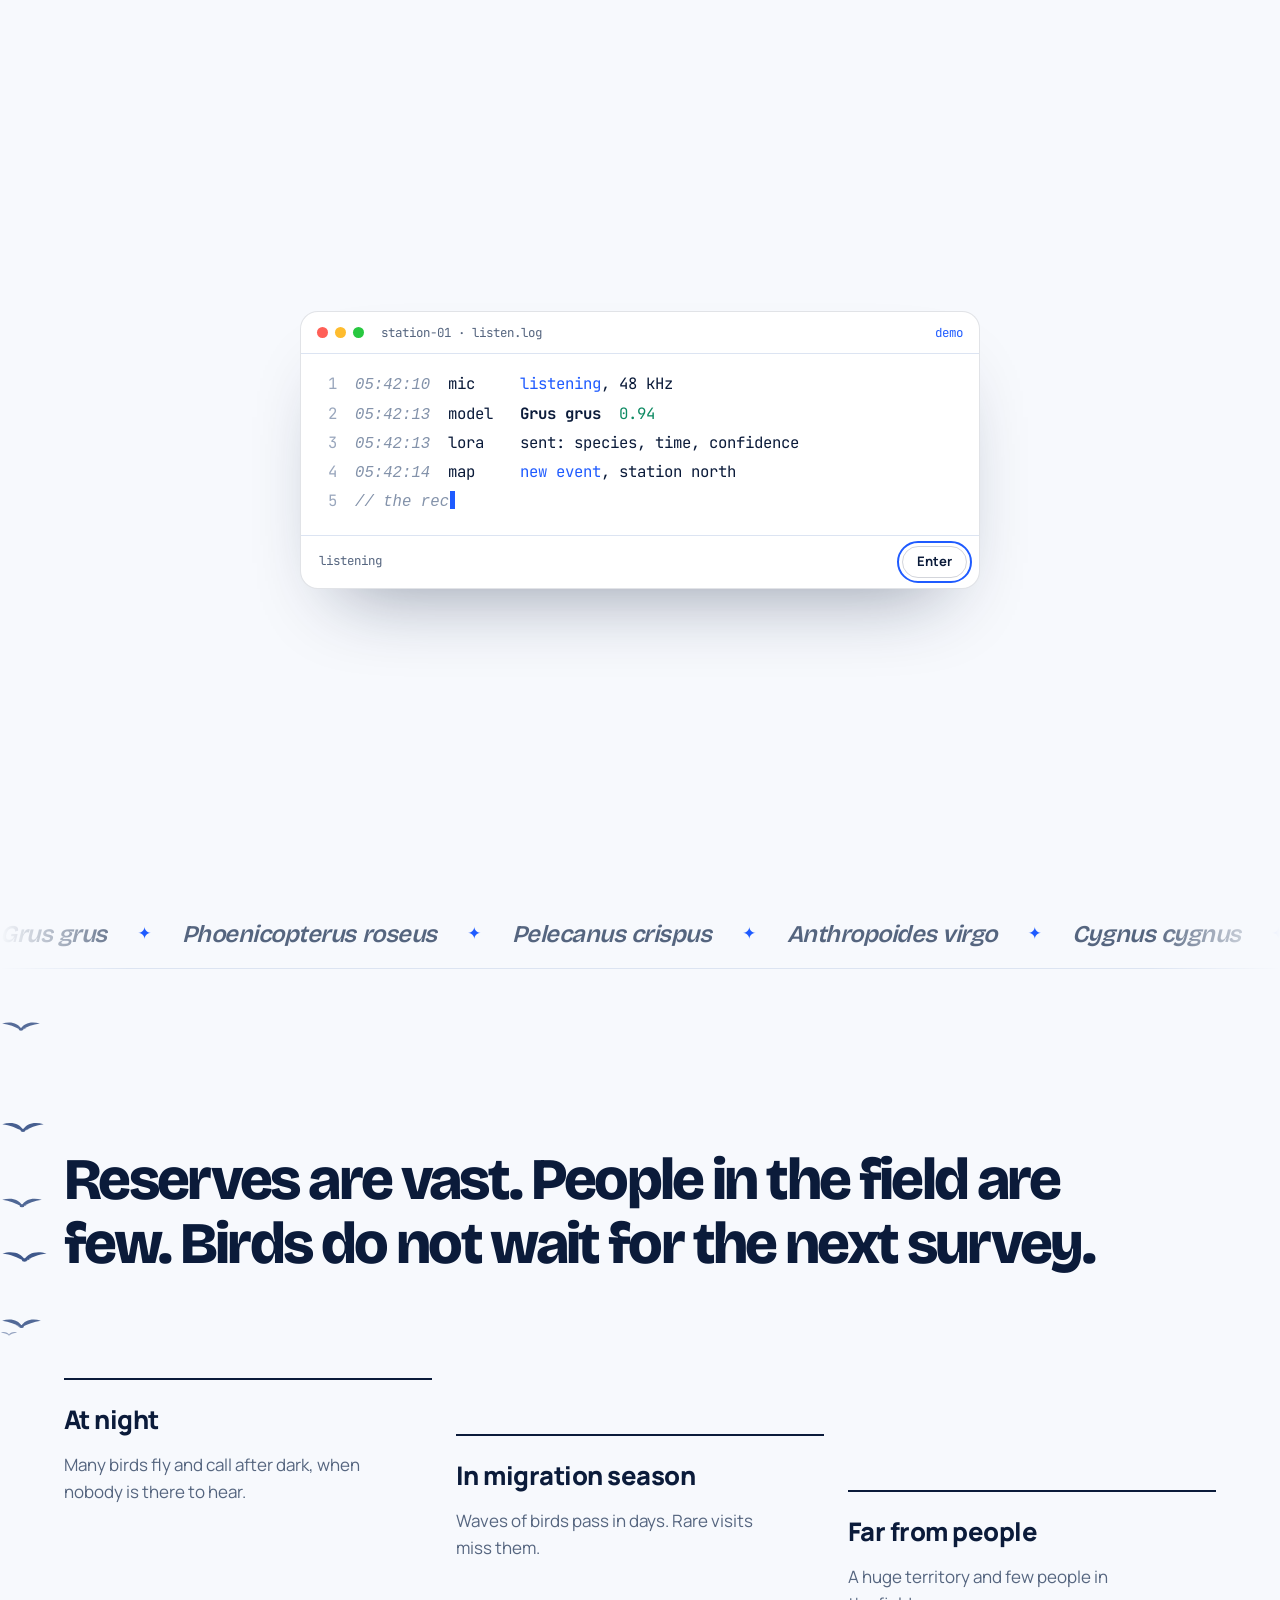
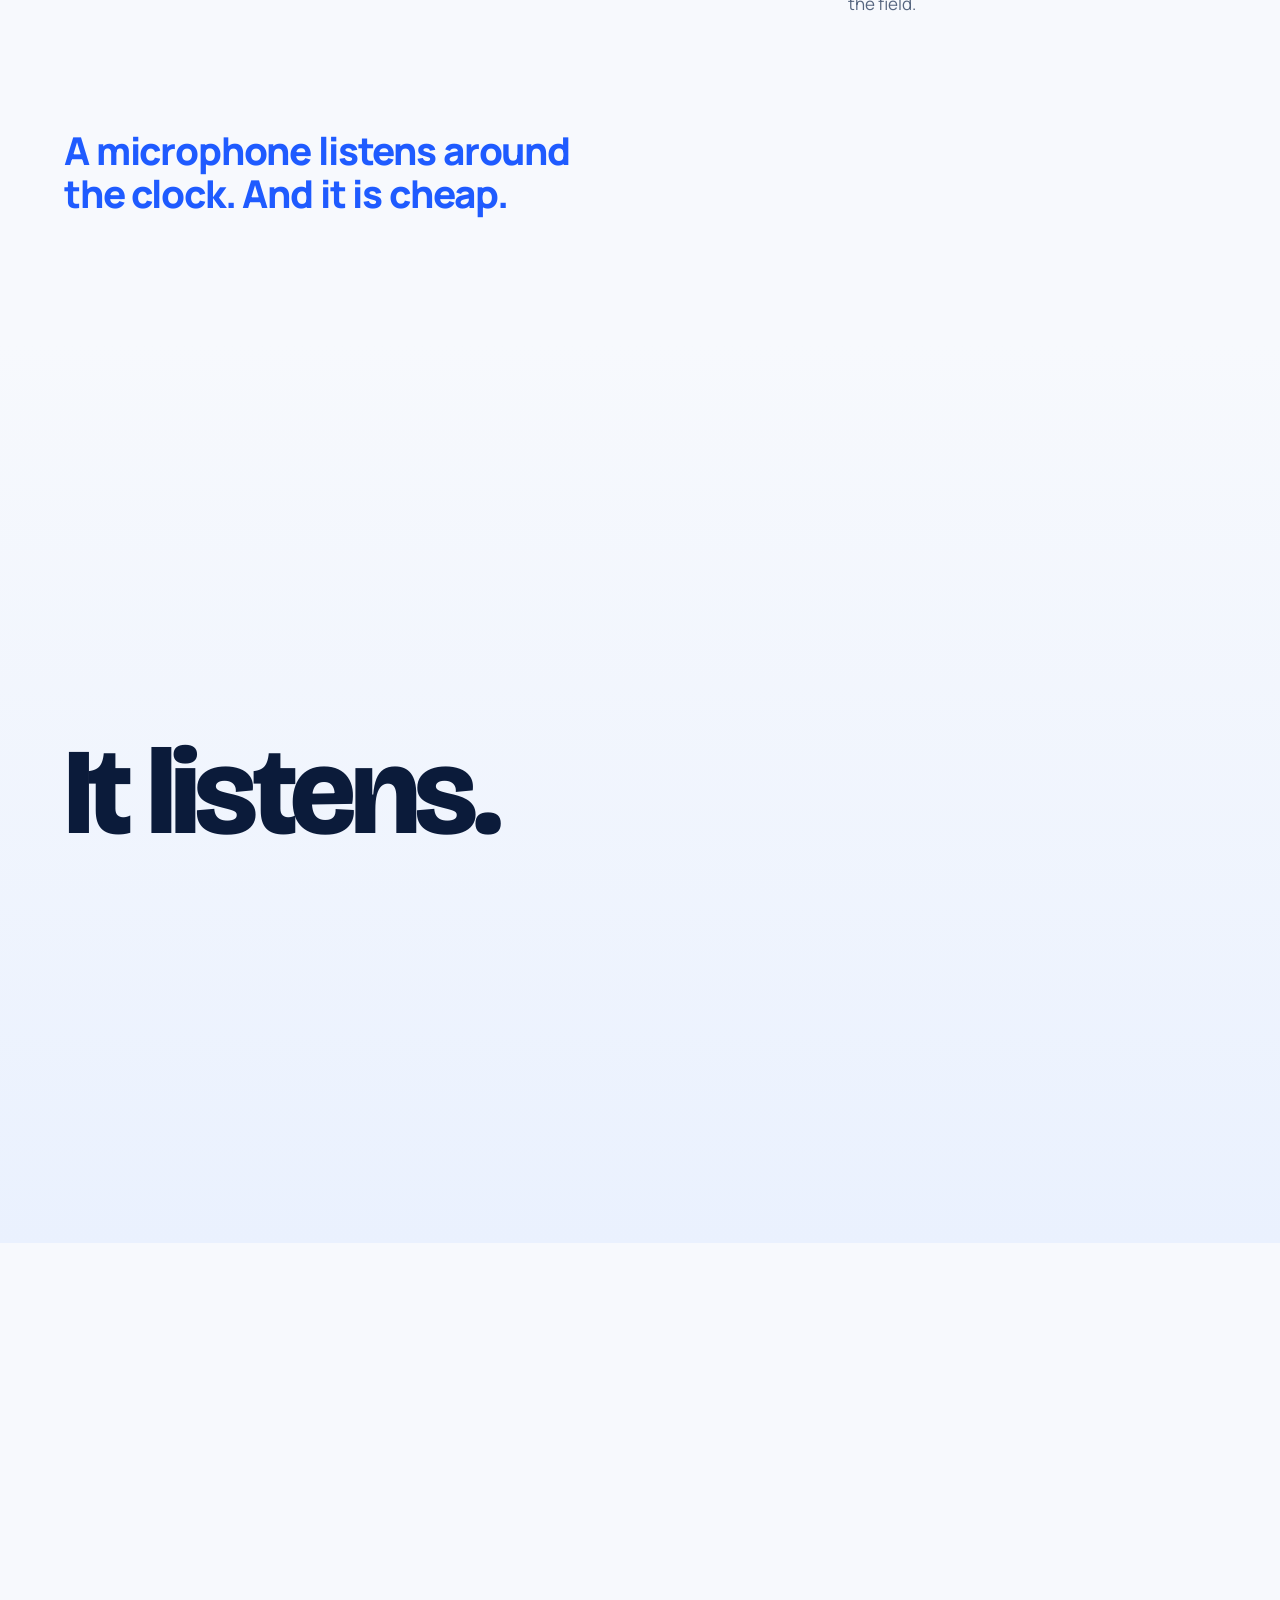
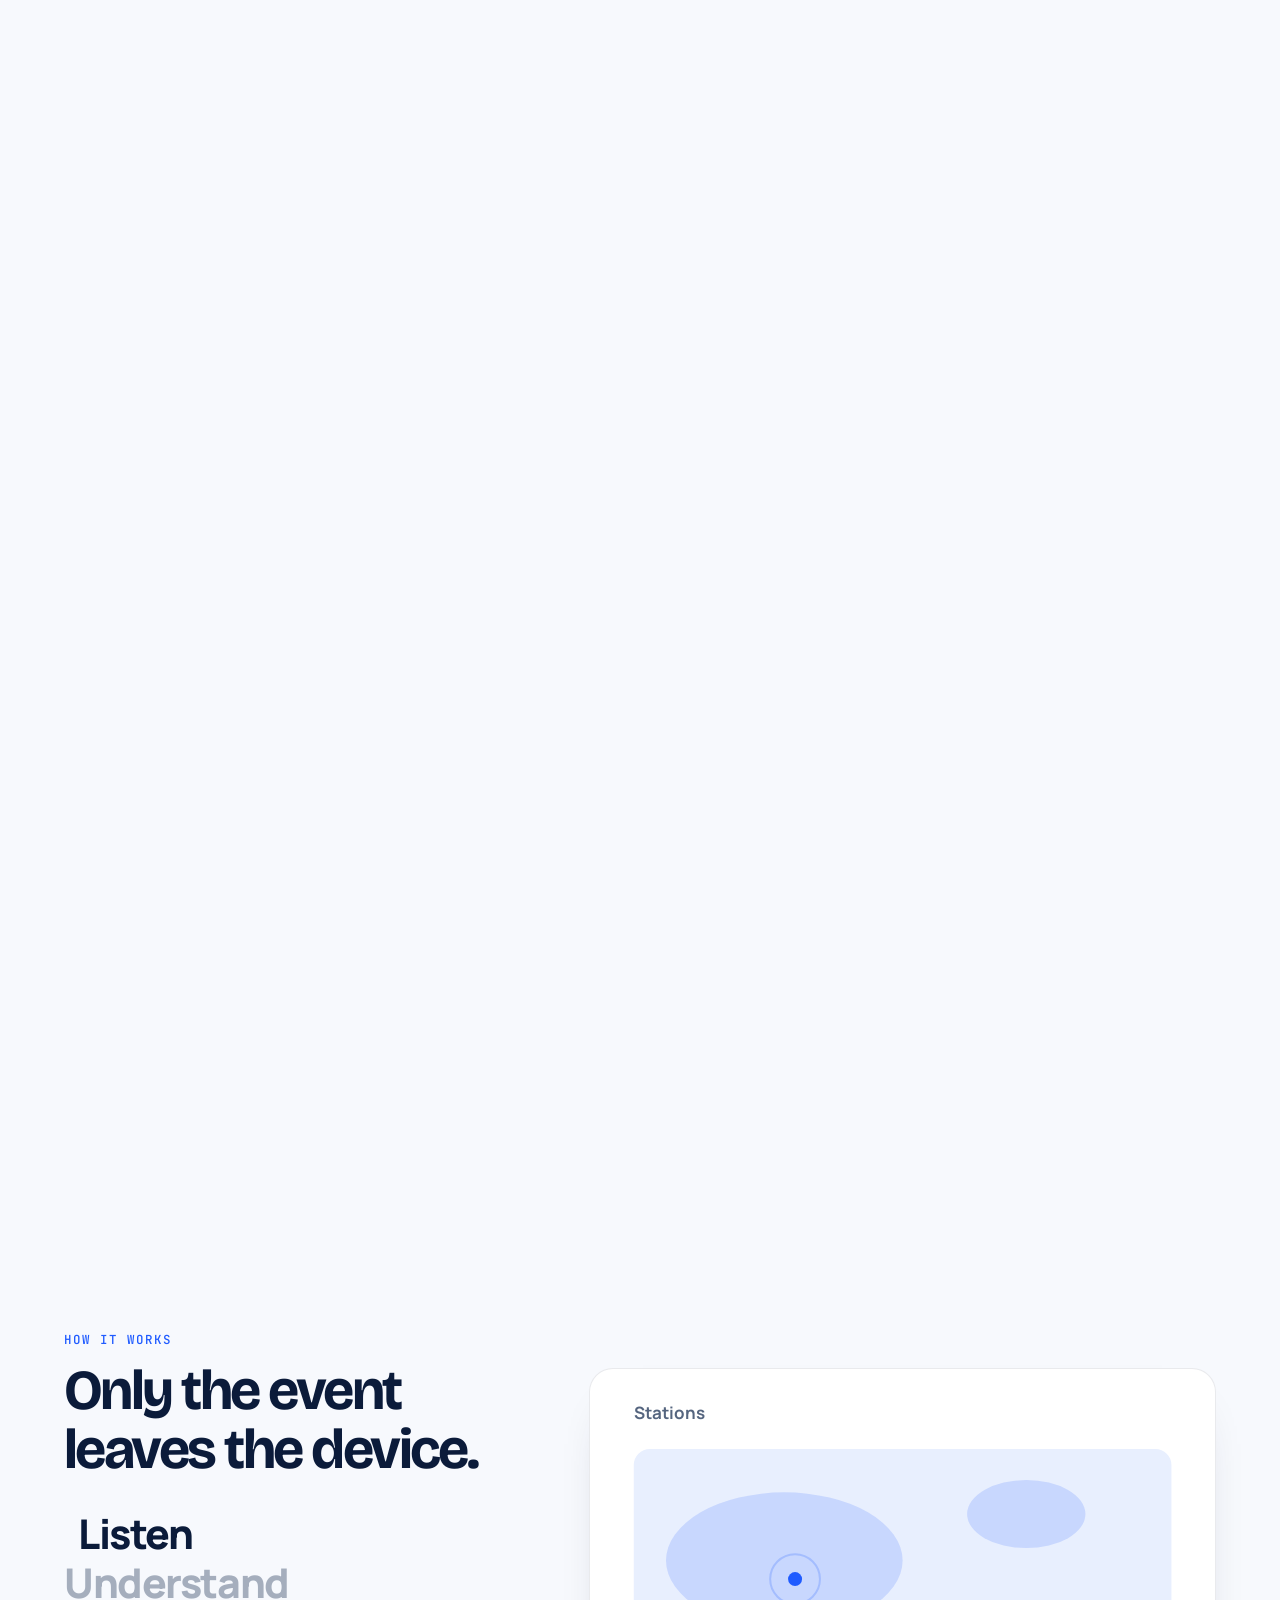
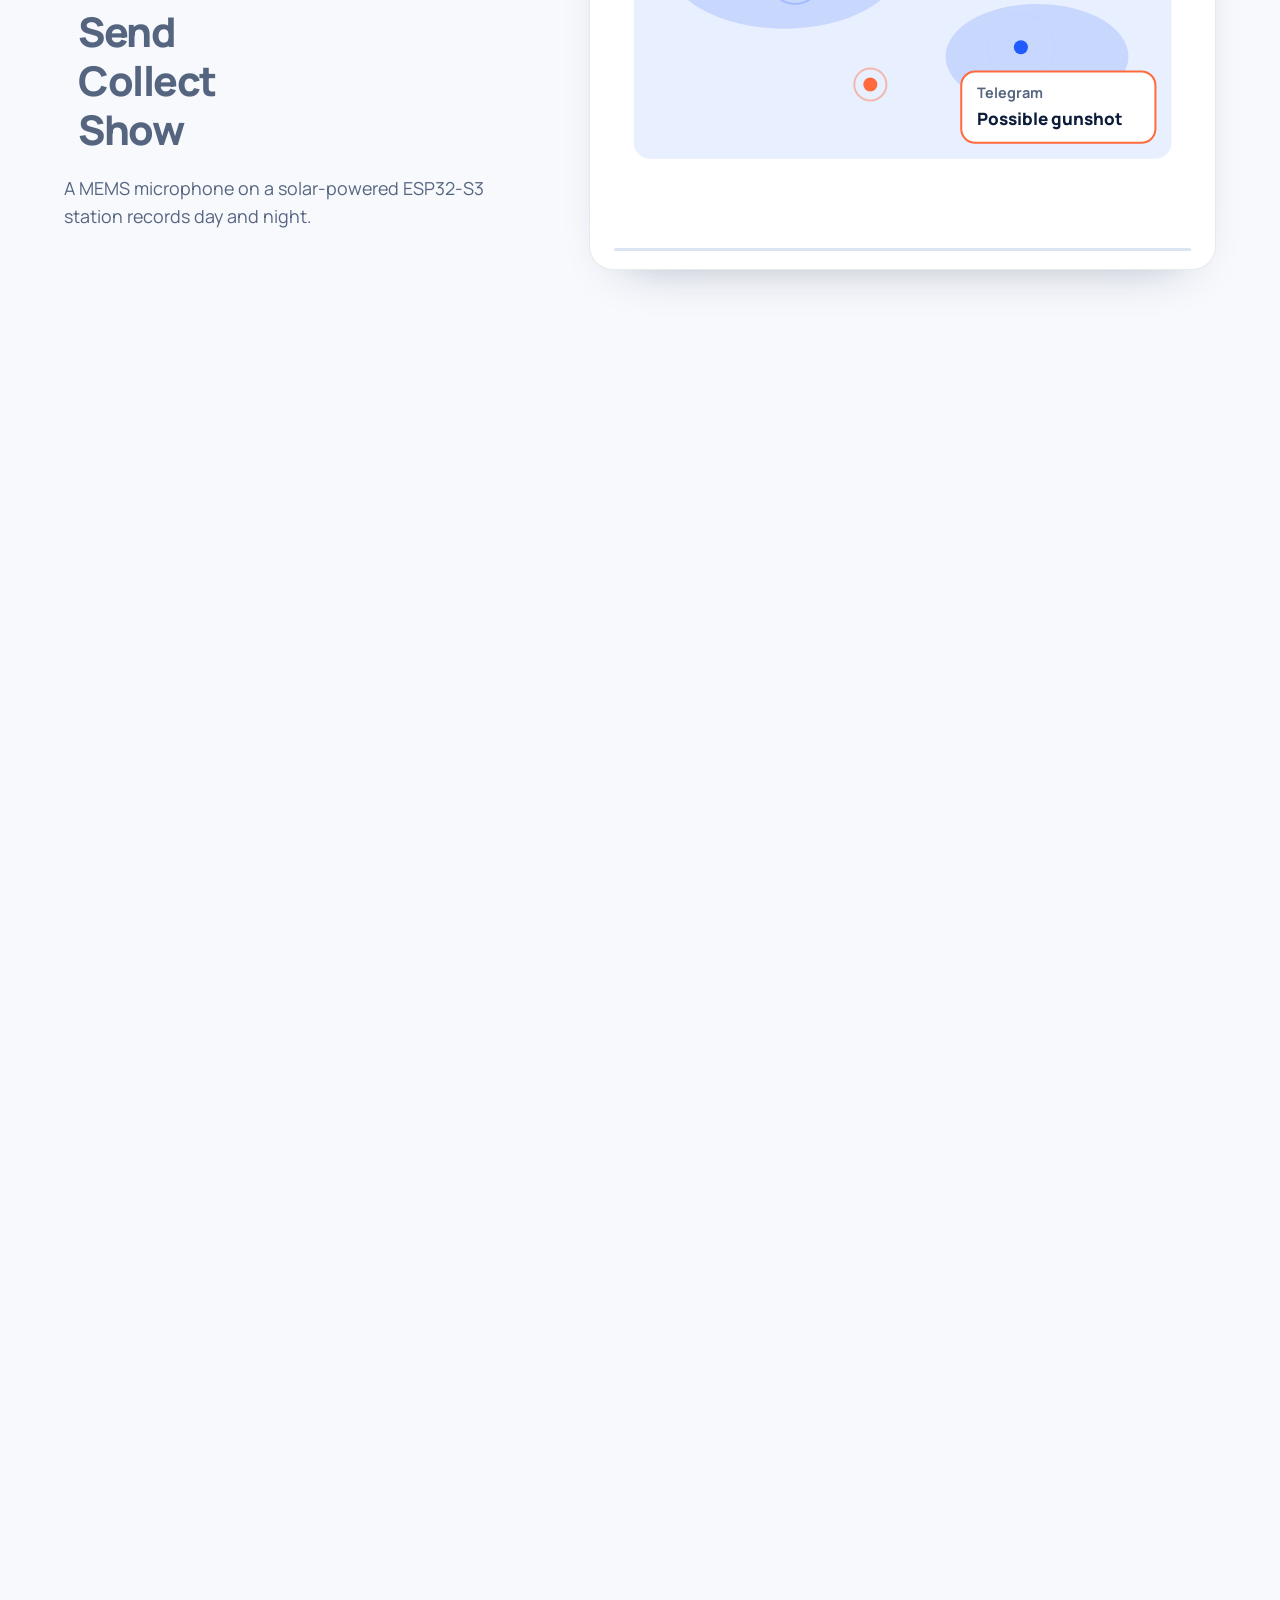
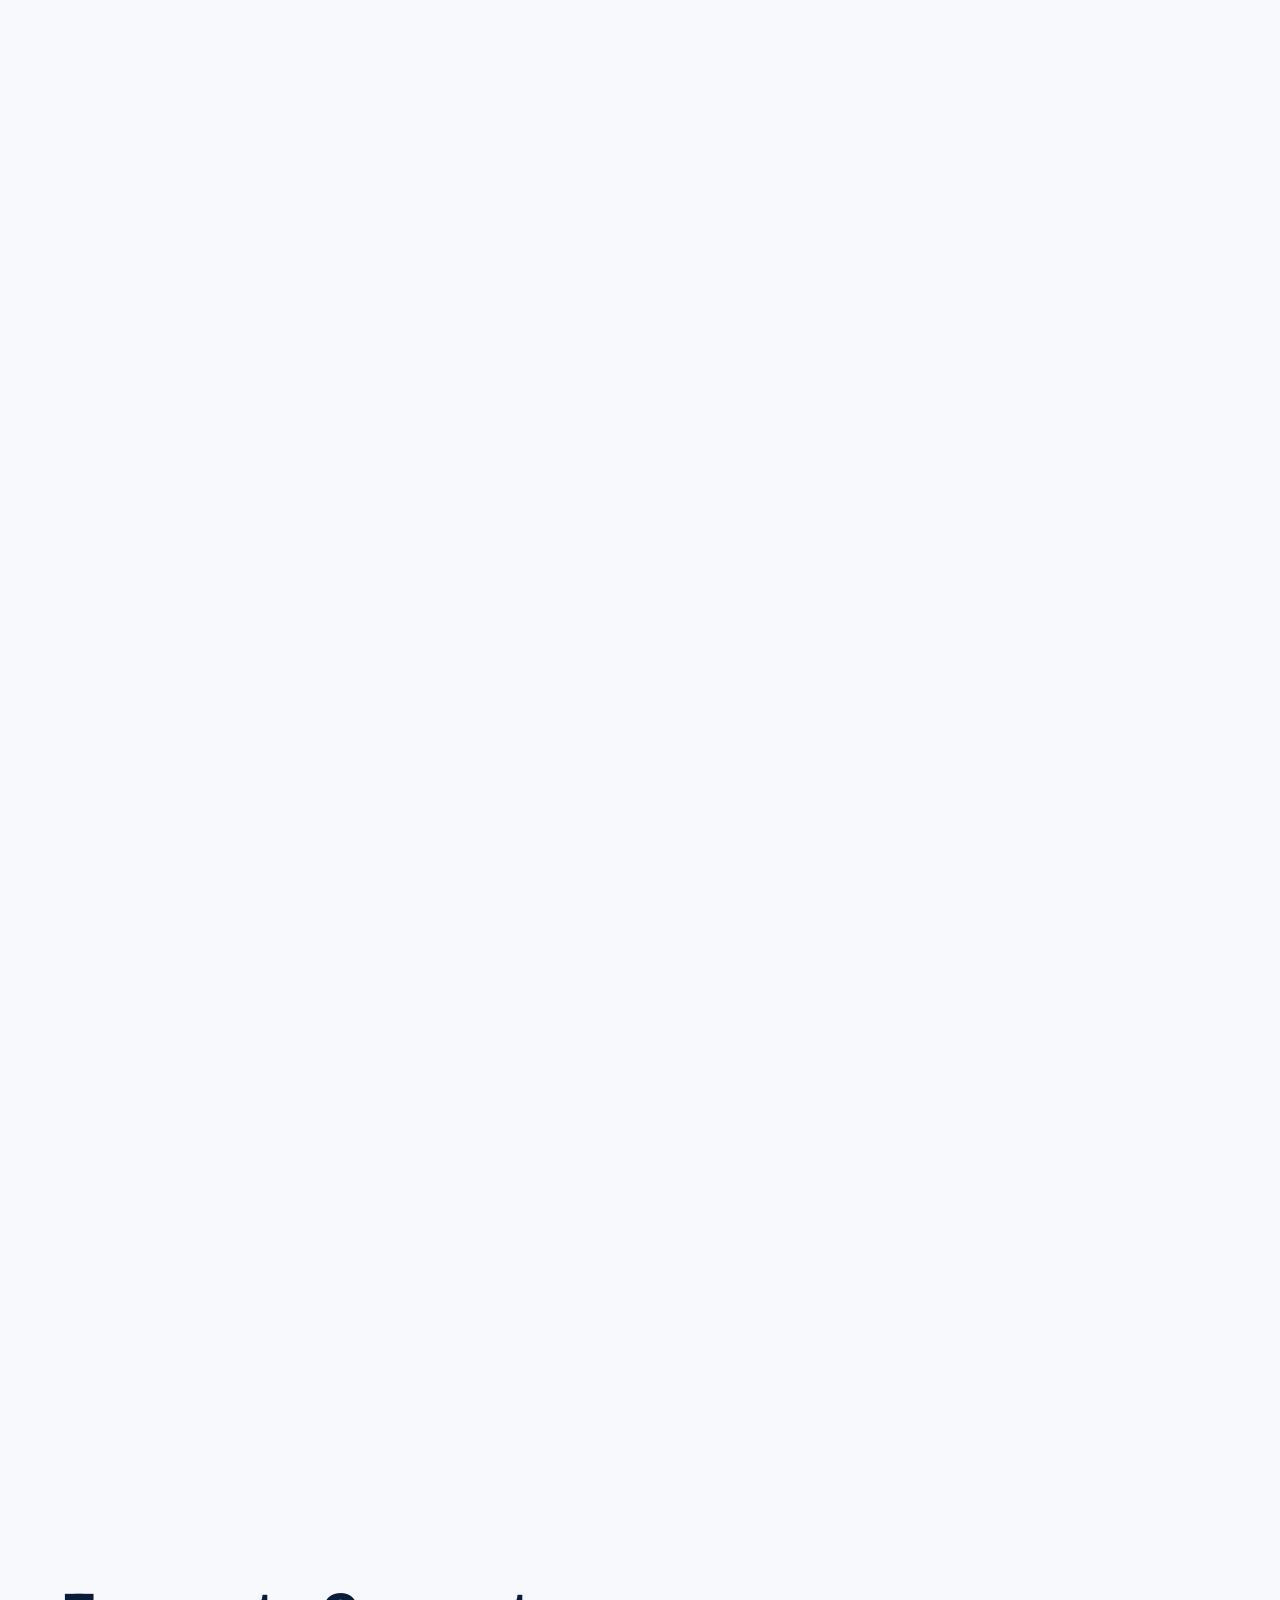
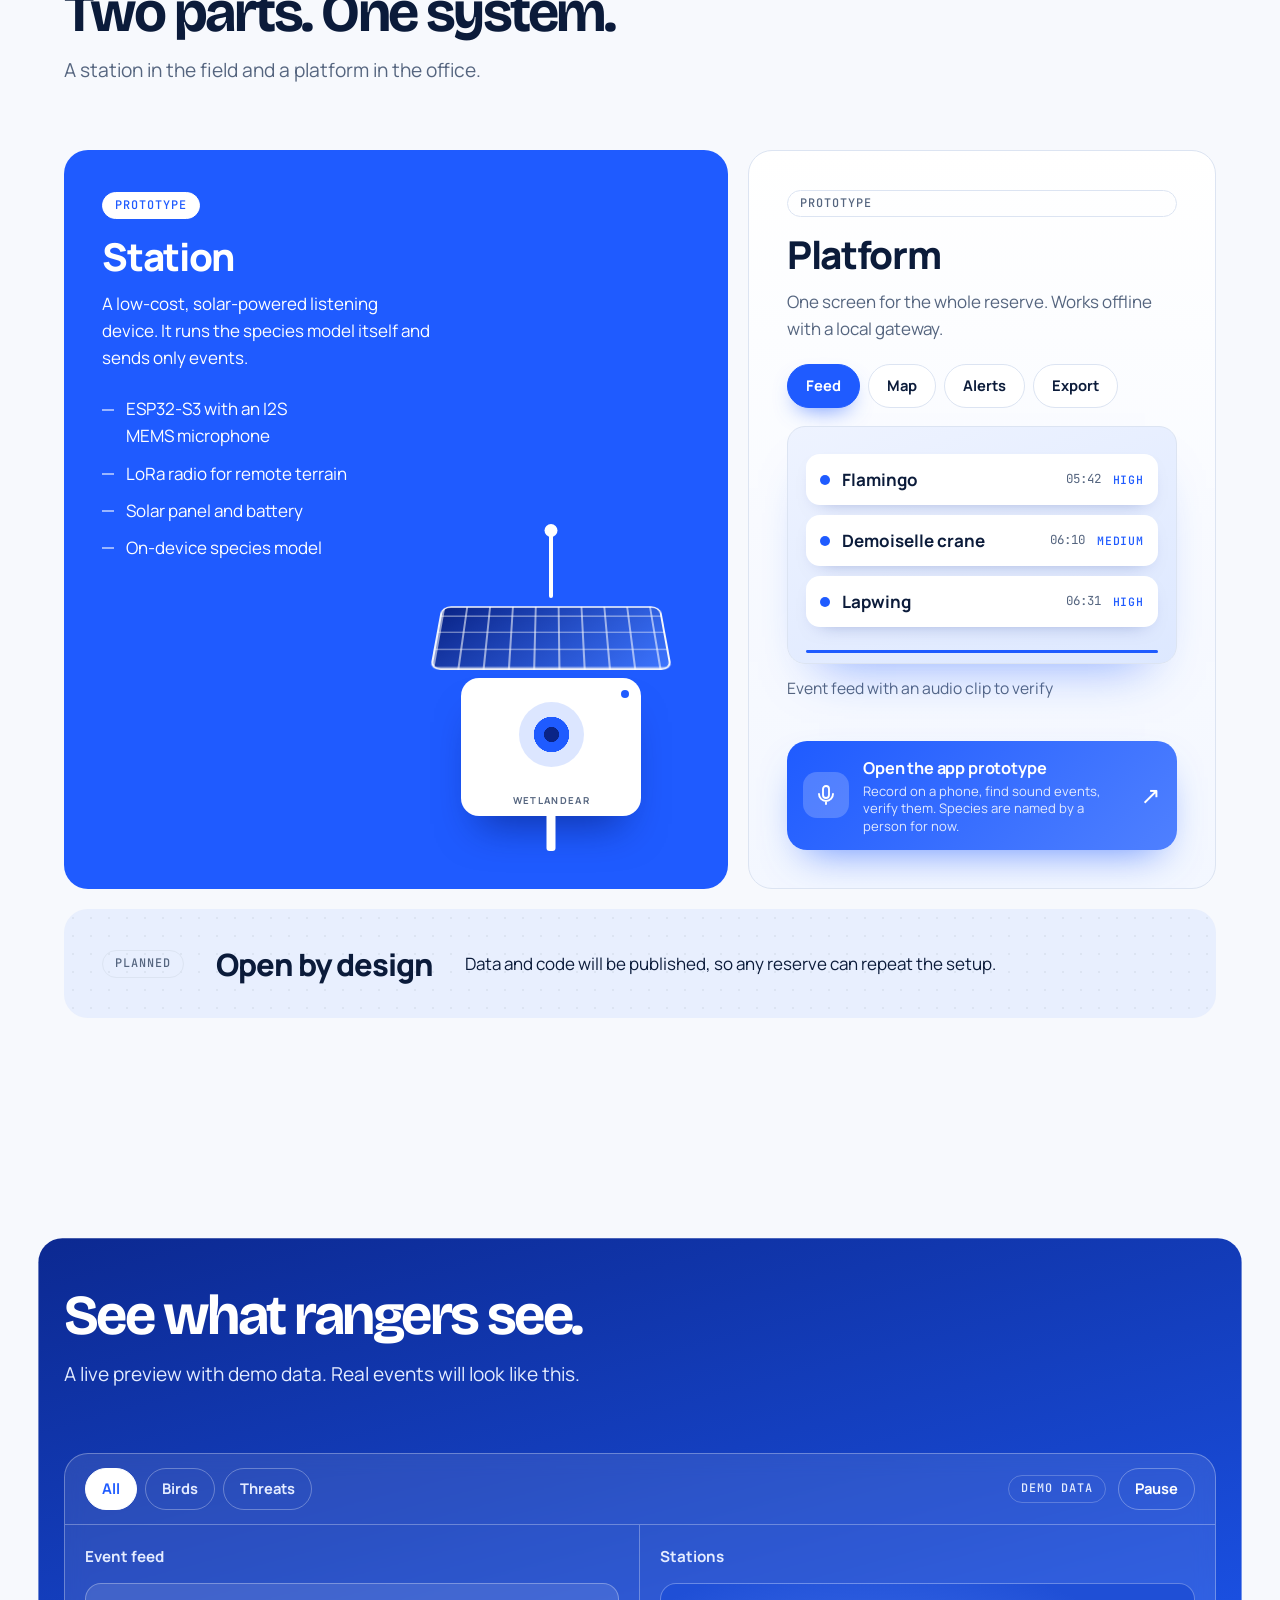
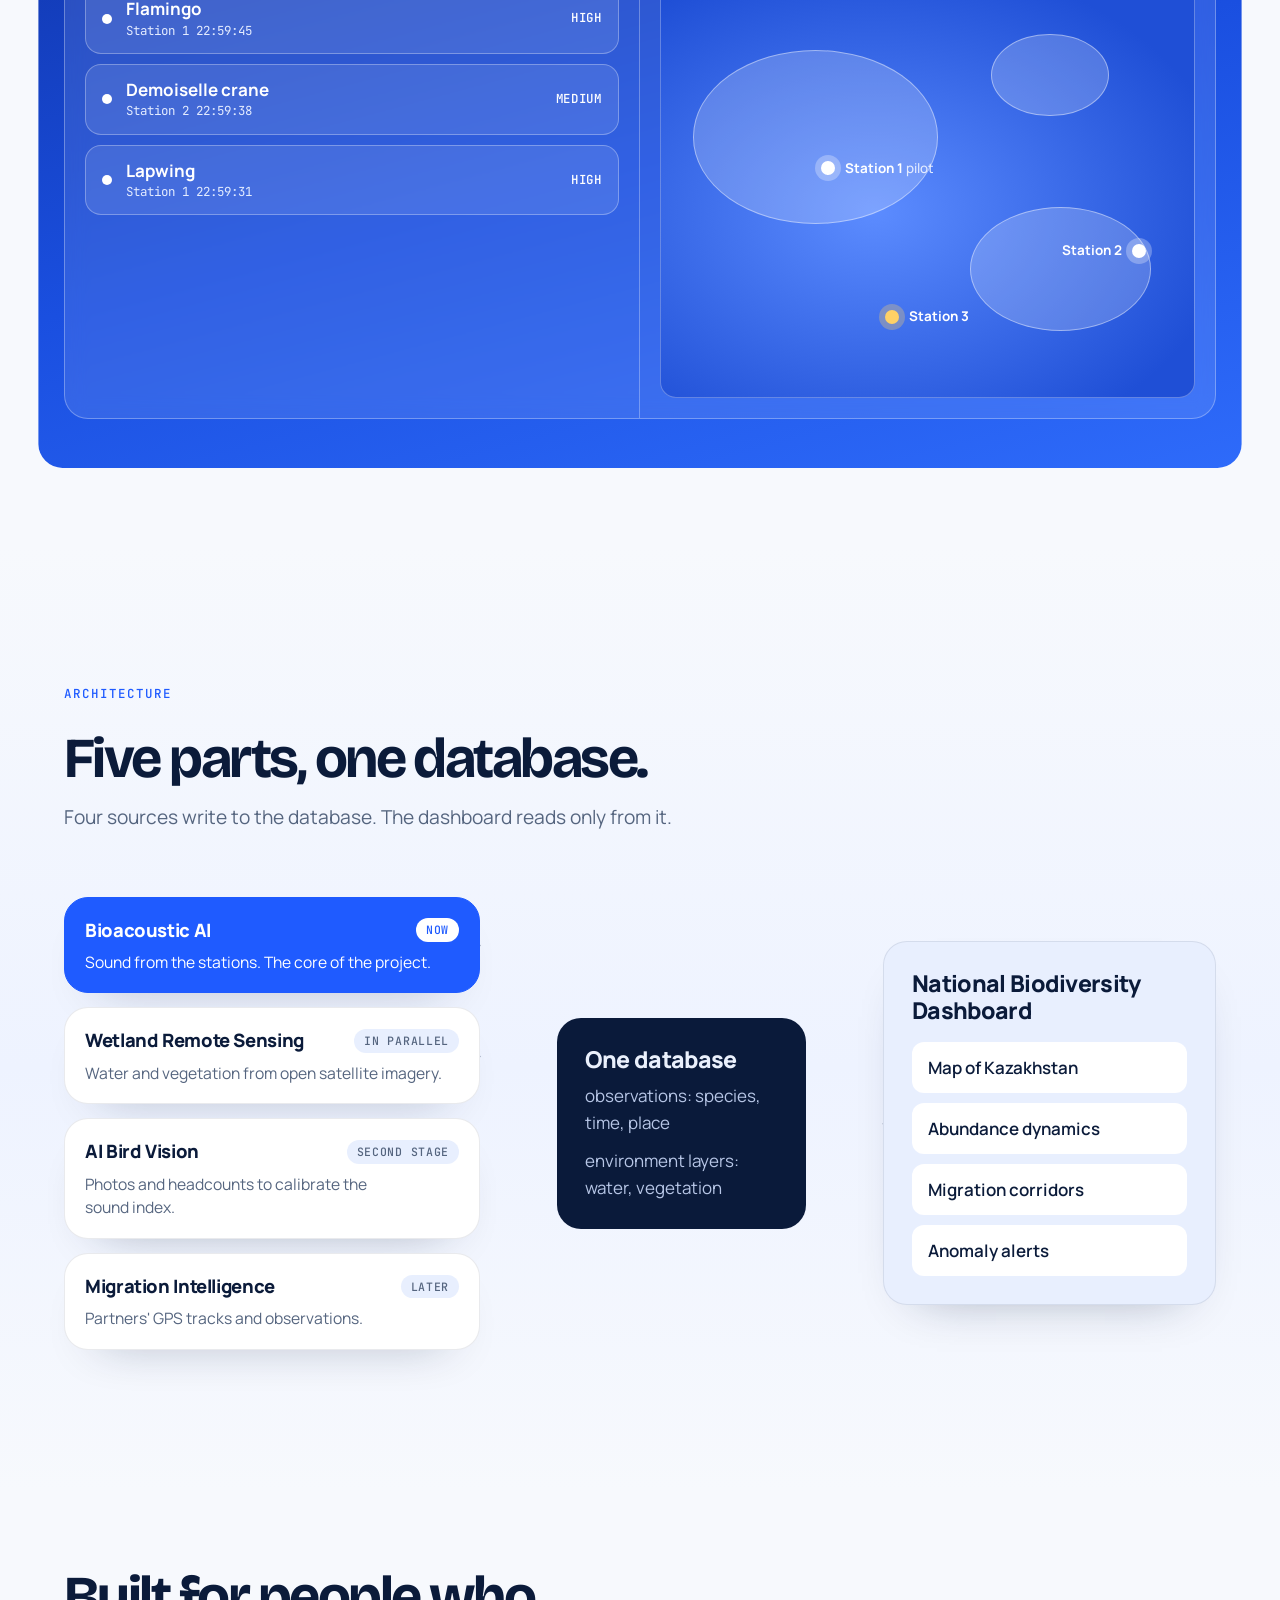
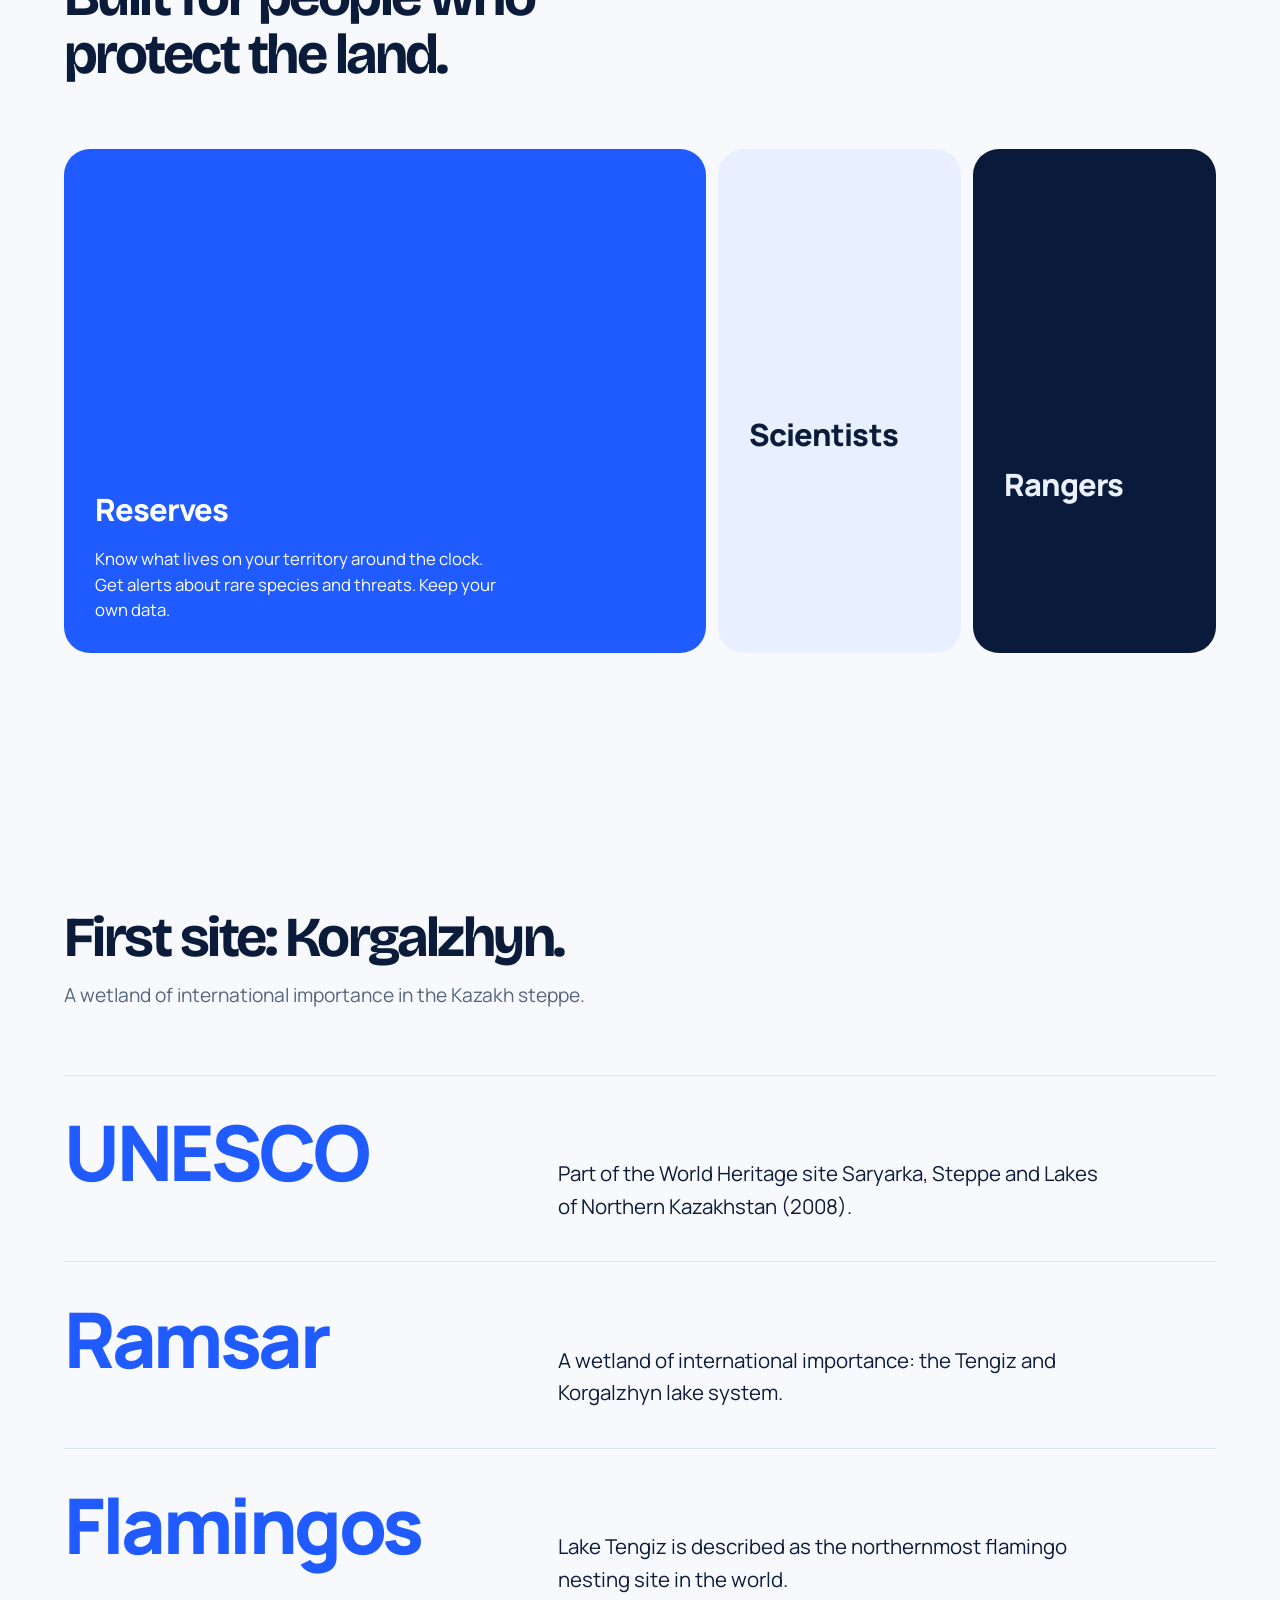
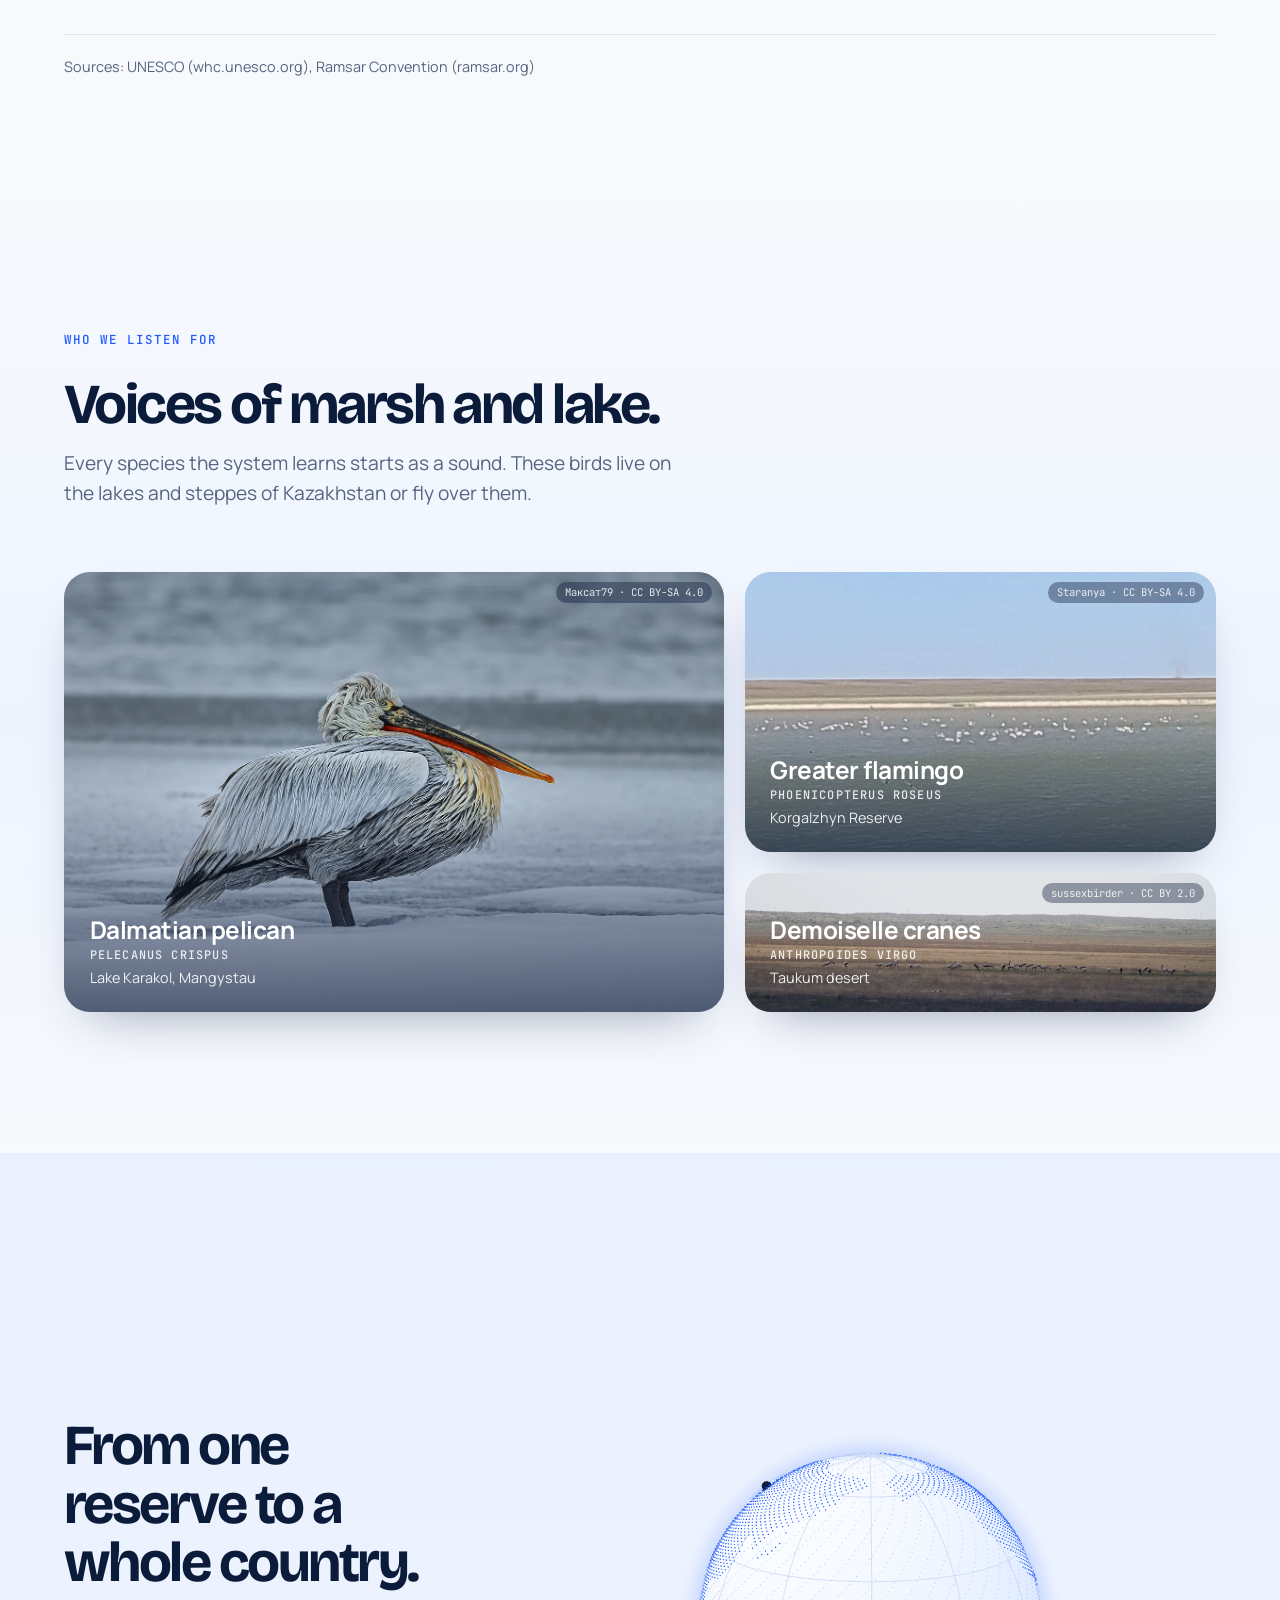
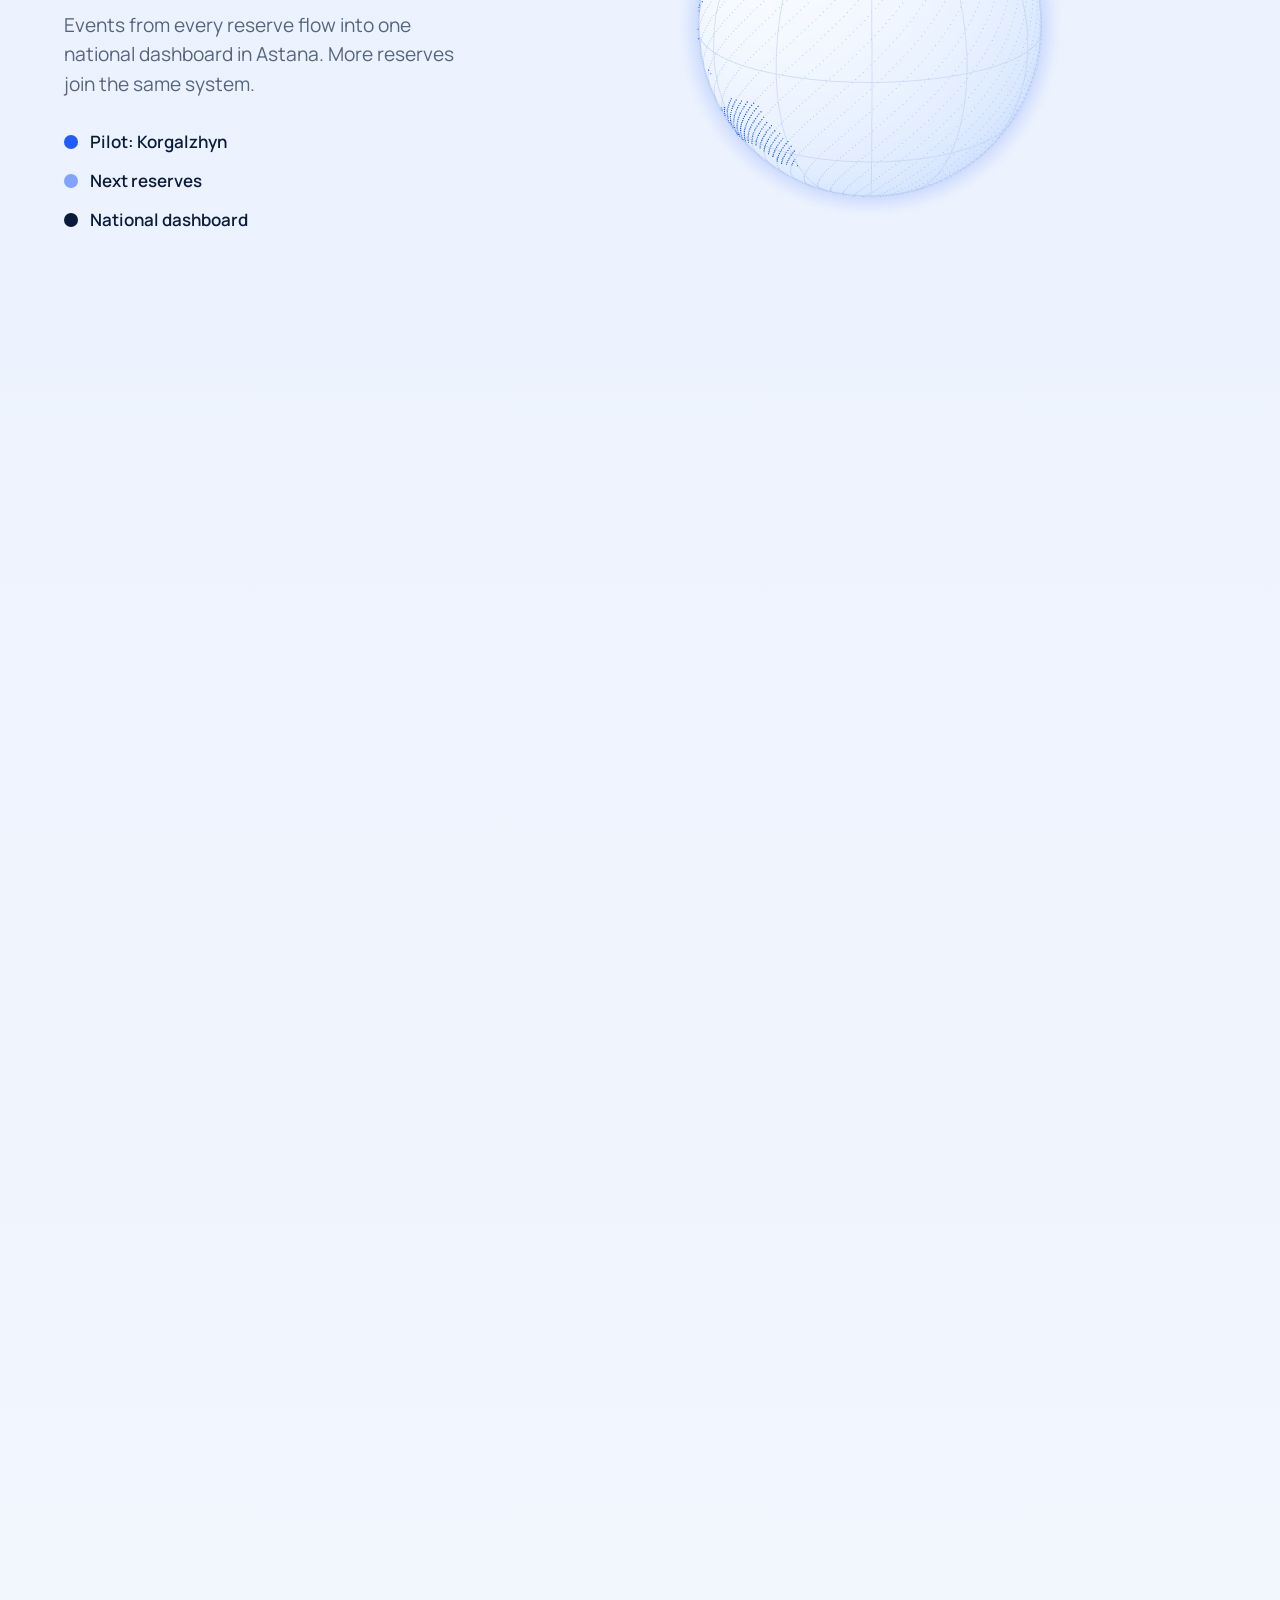
==== commit eb9f6b69: "Redesign layer after 21st.dev: Prisma-style video hero, glow and shimmer buttons, pill menu, bento s" ====
--- a/index.html
+++ b/index.html
@@ -18,12 +18,22 @@
 <link rel="stylesheet" href="https://fonts.googleapis.com/css2?family=Manrope:wght@300..800&family=JetBrains+Mono:wght@400;500;700&display=swap">
 <link rel="stylesheet" href="css/style.css?v=20261009">
 <link rel="stylesheet" href="css/nature.css?v=20261014">
+<link rel="stylesheet" href="css/ds.css?v=20261030">
+<link rel="preload" href="fonts/bricolage-grotesque-200-800-latin.woff2" as="font" type="font/woff2" crossorigin>
+<link rel="preload" href="img/video/hero-poster.webp" as="image">
 <script src="js/boot.js?v=20261009"></script>
 <noscript><style>.i18n-pending body{opacity:1!important}.reveal{opacity:1!important;transform:none!important}.hero-h1 .line>span{transform:none!important}</style></noscript>
 </head>
 <body>
 <a class="skip" href="#main" data-i18n="skip">Skip to content</a>
 <div class="progress" aria-hidden="true"><i id="progBar"></i></div>
+<div class="intro" id="intro" hidden>
+  <div class="intro-ed">
+    <div class="ed-bar"><i></i><i></i><i></i><span>station-01 · listen.log</span><em>demo</em></div>
+    <ol class="intro-lines" id="introLines" aria-hidden="true"></ol>
+    <p class="intro-hint"><span id="introState">listening</span><button type="button" class="intro-skip" id="introSkip" data-i18n="intro_skip">Enter</button></p>
+  </div>
+</div>
 
 <header class="nav" id="nav">
   <div class="nav-in">
@@ -52,29 +62,35 @@
 
 <main id="main">
 
-  <section class="hero" id="top">
-    <div class="aura" aria-hidden="true"><i></i><i></i><i></i></div>
-    <div class="scene" aria-hidden="true">
-      <div class="sun"></div>
-      <div class="flock" id="flock"></div>
-      <div class="water"><i></i><i></i><i></i></div>
-      <div class="reeds reeds-far" data-depth=".25"><i></i></div>
-      <div class="reeds reeds-mid" data-depth=".5"><i></i></div>
-      <div class="reeds reeds-near" data-depth=".9"><i></i></div>
-    </div>
-    <canvas class="hero-canvas" id="heroCanvas" aria-hidden="true"></canvas>
-    <div class="hero-in">
-      <h1 class="hero-h1">
-        <span class="line"><span data-i18n="hero_h1_a">Hear every</span></span>
-        <span class="line"><span data-i18n="hero_h1_b">reserve.</span></span>
-      </h1>
-      <p class="hero-sub" data-i18n="hero_sub">An open acoustic monitoring system. Solar stations listen to birds, rangers see everything on one map.</p>
-      <div class="hero-cta">
-        <a class="btn btn-primary btn-lg mag" href="#join" data-i18n="cta">Join the pilot</a>
-        <a class="btn btn-ghost btn-lg" href="#how" data-i18n="hero_cta2">How it works</a>
-      </div>
-    </div>
-  </section>
+  <section class="hero hero-v" id="top">
+    <div class="hv">
+      <video class="hv-video" id="heroVideo" autoplay muted loop playsinline preload="auto" poster="img/video/hero-poster.webp" aria-hidden="true"><source src="img/video/hero-sm.mp4" type="video/mp4" media="(max-width: 760px)"><source src="img/video/hero.mp4" type="video/mp4"></video>
+      <div class="aura" aria-hidden="true"><i></i><i></i><i></i></div>
+      <canvas class="hero-canvas" id="heroCanvas" aria-hidden="true"></canvas>
+      <div class="hv-noise" aria-hidden="true"></div>
+      <div class="hv-shade" aria-hidden="true"></div>
+      <a class="live hv-live" href="#pilot"><span class="dot" aria-hidden="true"></span><span data-i18n="hv_live">Pilot site: Korgalzhyn</span></a>
+      <button type="button" class="vid-btn hv-btn" id="heroVideoBtn" aria-pressed="false" aria-label="Pause the background video"><i></i></button>
+      <div class="hv-content">
+        <h1 class="hv-name"><span class="hv-word" data-pull>WetlandEar</span><span class="hv-ast" aria-hidden="true">*</span><span class="sr"> <span data-i18n="hero_h1_a">Hear every</span> <span data-i18n="hero_h1_b">reserve.</span></span></h1>
+        <div class="hv-side">
+          <p class="hv-text" data-i18n="hero_sub">An open acoustic monitoring system. Solar stations listen to birds, rangers see everything on one map.</p>
+          <div class="hv-actions">
+            <a class="pill-cta" href="#join"><span data-i18n="cta">Join the pilot</span><span class="arr" aria-hidden="true"><svg viewBox="0 0 24 24"><path d="M5 12h14M13 6l6 6-6 6"/></svg></span></a>
+            <a class="hv-link" href="#how" data-i18n="hero_cta2">How it works</a>
+          </div>
+          <p class="hv-note" aria-hidden="true">* <span data-i18n="hero_h1_a">Hear every</span> <span data-i18n="hero_h1_b">reserve.</span></p>
+        </div>
+      </div>
+    </div>
+  </section>
+
+  <div class="marquee" aria-label="Some of the species the model knows">
+    <div class="mq-track">
+      <ul class="mq-set"><li>Grus grus</li><li>Phoenicopterus roseus</li><li>Pelecanus crispus</li><li>Anthropoides virgo</li><li>Cygnus cygnus</li><li>Anser anser</li><li>Vanellus vanellus</li><li>Acrocephalus arundinaceus</li><li>Alauda arvensis</li><li>Fulica atra</li><li>Larus ichthyaetus</li><li>Botaurus stellaris</li></ul>
+      <ul class="mq-set" aria-hidden="true"><li>Grus grus</li><li>Phoenicopterus roseus</li><li>Pelecanus crispus</li><li>Anthropoides virgo</li><li>Cygnus cygnus</li><li>Anser anser</li><li>Vanellus vanellus</li><li>Acrocephalus arundinaceus</li><li>Alauda arvensis</li><li>Fulica atra</li><li>Larus ichthyaetus</li><li>Botaurus stellaris</li></ul>
+    </div>
+  </div>
 
   <section class="problem" id="problem">
     <div class="flock" data-birds="6" data-band="3,40" aria-hidden="true"></div>
@@ -449,5 +465,6 @@
 <script src="js/demo.js?v=20261009"></script>
 <script src="js/main.js?v=20261009"></script>
 <script src="js/nature.js?v=20261014"></script>
+<script src="js/ds.js?v=20261030"></script>
 </body>
 </html>
--- a/css/ds.css
+++ b/css/ds.css
@@ -0,0 +1,137 @@
+/* WetlandEar: design layer after 21st.dev patterns, the same family as zhasminjumanova.com.
+   Prisma Hero (framed video, noise, the name pulled up letter by letter, a pill button with an arrow), Glow and Shimmer buttons,
+   a floating pill menu, Bento-style surfaces with a pointer spotlight, a marquee of species, an editor-style intro.
+   Light and blue, like the brand. Loads after style.css and nature.css and only restyles; the page scripts keep working. */
+@font-face { font-family: 'Bricolage Grotesque'; font-style: normal; font-weight: 200 800; font-display: swap; src: url('../fonts/bricolage-grotesque-200-800-latin.woff2') format('woff2'); }
+:root {
+  --display: 'Bricolage Grotesque', 'Manrope', system-ui, sans-serif;
+  --glow: rgba(31, 91, 255, .55);
+  --ease-out: cubic-bezier(0.23, 1, 0.32, 1);
+  --ease-pull: cubic-bezier(.16, 1, .3, 1);
+}
+.sr { position: absolute; width: 1px; height: 1px; overflow: hidden; clip: rect(0 0 0 0); white-space: nowrap; }
+
+/* ---------- Type: a display face for headings ---------- */
+h2, .statement, .mw, .join h2, .plan-h { font-family: var(--display); letter-spacing: -.045em; }
+h2 { font-weight: 700; }
+
+/* ---------- Floating pill menu ---------- */
+.nav { top: 14px; height: auto; padding: 0 var(--pad); background: transparent !important; box-shadow: none !important; backdrop-filter: none !important; -webkit-backdrop-filter: none !important; pointer-events: none; }
+.nav-in { pointer-events: auto; max-width: 1180px; height: 60px; padding: 0 10px 0 22px !important; border-radius: 999px; border: 1px solid rgba(11, 27, 58, .08);
+  background: rgba(255, 255, 255, .72); backdrop-filter: blur(16px) saturate(160%); -webkit-backdrop-filter: blur(16px) saturate(160%); box-shadow: 0 12px 40px -22px rgba(11, 27, 58, .45); transition: background-color .3s var(--ease-out); }
+.nav.scrolled .nav-in { background: rgba(255, 255, 255, .9); }
+
+/* ---------- Buttons: Glow (primary) and Shimmer (secondary) ---------- */
+.btn-primary { color: #fff; background: linear-gradient(180deg, #3D7BFF 0%, #1F5BFF 55%, #1747D1 100%); box-shadow: 0 10px 30px -10px var(--glow), inset 0 1px 0 rgba(255, 255, 255, .35); }
+.btn-primary::after { content: ""; position: absolute; top: -40%; bottom: -40%; left: -60%; width: 45%; z-index: -1; background: linear-gradient(100deg, transparent, rgba(255, 255, 255, .55), transparent); transform: translateX(-120%) skewX(-18deg); pointer-events: none; }
+.btn-ghost { background: linear-gradient(110deg, #ffffff 45%, #ECF2FF 55%, #ffffff); background-size: 200% 100%; animation: shimmer 2.6s linear infinite; box-shadow: inset 0 0 0 1px rgba(11, 27, 58, .16); }
+@keyframes shimmer { from { background-position: 0% 0%; } to { background-position: -200% 0%; } }
+@media (hover: hover) and (pointer: fine) {
+  .btn-primary:hover { box-shadow: 0 16px 40px -12px var(--glow), inset 0 1px 0 rgba(255, 255, 255, .4); }
+  .btn-primary:hover::after { transform: translateX(420%) skewX(-18deg); transition: transform .9s var(--ease-out); }
+}
+
+/* ---------- Hero, after the Prisma Hero ---------- */
+.hero.hero-v { display: block; min-height: 100dvh; padding: 10px max(10px, env(safe-area-inset-right)) 10px max(10px, env(safe-area-inset-left)); background: var(--bg); overflow: visible; }
+.hero.hero-v::after { display: none; }
+.hv { position: relative; height: calc(100dvh - 20px); min-height: 580px; border-radius: clamp(18px, 2.4vw, 32px); overflow: hidden; isolation: isolate; background: #E8E2D4; color: var(--ink); }
+.hv-video { position: absolute; inset: 0; z-index: -4; width: 100%; height: 100%; object-fit: cover; }
+.hv .aura { display: none; }
+.hv .hero-canvas { z-index: -3; height: 42%; filter: opacity(.22); }
+.hv-noise { position: absolute; inset: 0; z-index: -2; opacity: .35; mix-blend-mode: overlay; pointer-events: none;
+  background-image: url("data:image/svg+xml,%3Csvg xmlns='http://www.w3.org/2000/svg' width='180' height='180'%3E%3Cfilter id='n'%3E%3CfeTurbulence type='fractalNoise' baseFrequency='.85' numOctaves='3' stitchTiles='stitch'/%3E%3CfeColorMatrix values='0 0 0 0 1 0 0 0 0 1 0 0 0 0 1 0 0 0 .5 0'/%3E%3C/filter%3E%3Crect width='100%25' height='100%25' filter='url(%23n)'/%3E%3C/svg%3E"); }
+.hv-shade { position: absolute; inset: 0; z-index: -1; pointer-events: none; background: linear-gradient(180deg, rgba(247, 249, 253, .55) 0%, rgba(247, 249, 253, 0) 24%, rgba(247, 249, 253, 0) 46%, rgba(247, 249, 253, .86) 100%); }
+.hv-live { position: absolute; left: clamp(16px, 2.6vw, 40px); top: 100px; display: inline-flex; align-items: center; gap: 10px; padding: 8px 16px 8px 12px; border-radius: 999px; border: 1px solid rgba(11, 27, 58, .12); background: rgba(255, 255, 255, .62); backdrop-filter: blur(10px); -webkit-backdrop-filter: blur(10px); font: 600 .86rem/1 var(--font); color: var(--ink); }
+.dot { position: relative; width: 8px; height: 8px; border-radius: 50%; background: var(--blue); flex: none; }
+.dot::after { content: ""; position: absolute; inset: -5px; border-radius: 50%; border: 2px solid var(--blue); opacity: 0; animation: ping 2s var(--ease-out) infinite; }
+@keyframes ping { 0% { transform: scale(.5); opacity: .8; } 100% { transform: scale(1.6); opacity: 0; } }
+.vid-btn { position: absolute; width: 38px; height: 38px; display: grid; place-items: center; border-radius: 50%; border: 1px solid rgba(255, 255, 255, .45); background: rgba(11, 27, 58, .38); cursor: pointer; backdrop-filter: blur(6px); -webkit-backdrop-filter: blur(6px); }
+.vid-btn i { width: 10px; height: 12px; border-left: 3px solid #fff; border-right: 3px solid #fff; }
+.vid-btn[aria-pressed="true"] i { width: 0; height: 0; border-right: 0; border-left: 11px solid #fff; border-top: 7px solid transparent; border-bottom: 7px solid transparent; margin-left: 3px; }
+.hv-btn { top: 100px; right: clamp(16px, 2.6vw, 40px); }
+.hv-content { position: absolute; left: 0; right: 0; bottom: 0; display: grid; grid-template-columns: repeat(12, 1fr); align-items: end; gap: 16px; padding: 0 clamp(16px, 2.6vw, 40px); }
+.hv-name { grid-column: span 8; display: flex; align-items: flex-start; margin: 0 0 -.07em -.04em; font: 600 clamp(3.6rem, 12.4vw, 15rem)/.86 var(--display); letter-spacing: -.065em; color: var(--ink); }
+.hv-word { display: inline-flex; overflow: hidden; padding: .02em .03em .07em 0; }
+.hv-word .ch { display: inline-block; transform: translateY(105%); transition: transform .9s var(--ease-pull); }
+.hv-word .ch.in { transform: none; }
+.hv-ast { font-size: .3em; margin: .3em 0 0 .06em; color: var(--blue); }
+.hv-side { grid-column: span 4; display: grid; gap: 18px; padding-bottom: clamp(20px, 3.2vw, 48px); }
+.hv-text { font-size: clamp(1rem, 1.25vw, 1.14rem); line-height: 1.42; color: #24344F; max-width: 44ch; text-wrap: pretty; }
+.hv-actions { display: flex; align-items: center; flex-wrap: wrap; gap: 18px; }
+.hv-link { color: var(--ink); font-weight: 700; border-bottom: 1.5px solid rgba(11, 27, 58, .35); padding-bottom: 2px; transition: border-color .2s ease; }
+.hv-note { font: 400 .78rem/1.35 var(--mono); color: #4A5A74; }
+.hv.pre .hv-side > * { opacity: 0; transform: translateY(20px); }
+.hv-side > * { transition: opacity .8s var(--ease-pull), transform .8s var(--ease-pull); }
+.hv-side > :nth-child(2) { transition-delay: .16s; }
+.hv-side > :nth-child(3) { transition-delay: .32s; }
+.hv.pre .hv-live, .hv.pre .hv-btn { opacity: 0; }
+.hv-live, .hv-btn { transition: opacity .8s ease .2s; }
+.pill-cta { display: inline-flex; align-items: center; gap: 10px; height: 52px; padding: 0 6px 0 24px; border-radius: 999px; color: #fff; font: 700 1rem/1 var(--font); background: linear-gradient(180deg, #3D7BFF 0%, #1F5BFF 55%, #1747D1 100%);
+  box-shadow: 0 12px 34px -12px var(--glow), inset 0 1px 0 rgba(255, 255, 255, .35); transition: gap .3s var(--ease-out), transform .16s var(--ease-out), box-shadow .3s var(--ease-out); }
+.pill-cta .arr { width: 40px; height: 40px; display: grid; place-items: center; border-radius: 50%; background: #fff; transition: transform .3s var(--ease-out); }
+.pill-cta svg { width: 17px; height: 17px; fill: none; stroke: var(--blue); stroke-width: 2.2; stroke-linecap: round; stroke-linejoin: round; }
+.pill-cta:active { transform: scale(.97); }
+@media (hover: hover) and (pointer: fine) {
+  .pill-cta:hover { gap: 15px; box-shadow: 0 16px 40px -12px var(--glow), inset 0 1px 0 rgba(255, 255, 255, .4); }
+  .pill-cta:hover .arr { transform: scale(1.1); }
+  .hv-link:hover { border-color: var(--ink); }
+}
+
+/* ---------- Marquee of species (Latin names, so it reads the same in every language) ---------- */
+.marquee { overflow: hidden; padding: 22px 0; border-bottom: 1px solid var(--line); -webkit-mask-image: linear-gradient(90deg, transparent, #000 10%, #000 90%, transparent); mask-image: linear-gradient(90deg, transparent, #000 10%, #000 90%, transparent); }
+.mq-track { display: flex; width: max-content; animation: mq 50s linear infinite; }
+.mq-set { display: flex; margin: 0; padding: 0; list-style: none; }
+.mq-set li { display: flex; align-items: center; white-space: nowrap; font: italic 600 clamp(1.05rem, 2vw, 1.5rem)/1 var(--display); letter-spacing: -.02em; color: var(--soft); }
+.mq-set li::after { content: "\2726"; margin: 0 clamp(18px, 2.4vw, 34px); font-size: .7em; font-style: normal; color: var(--blue); }
+@keyframes mq { to { transform: translateX(-50%); } }
+@media (hover: hover) and (pointer: fine) { .marquee:hover .mq-track { animation-play-state: paused; } }
+
+/* ---------- Surfaces: Bento style with a spotlight under the pointer ---------- */
+.src, .how-stage, .dash { border-radius: 24px; border-color: rgba(11, 27, 58, .09); box-shadow: 0 22px 50px -36px rgba(11, 27, 58, .45); transition: transform .3s var(--ease-out), box-shadow .3s var(--ease-out); }
+.src.spot, .how-stage.spot { background-image: radial-gradient(380px circle at var(--sx, -500px) var(--sy, -500px), rgba(31, 91, 255, .09), transparent 60%); }
+.acc-p { border-radius: 26px; }
+.bird-card { border-radius: 26px; }
+@media (hover: hover) and (pointer: fine) { .src:hover { transform: translateY(-3px); box-shadow: 0 30px 60px -34px rgba(11, 27, 58, .5); } }
+
+/* ---------- Intro: a station log types a few lines, then lifts like a curtain ---------- */
+.intro { position: fixed; inset: 0; z-index: 90; display: grid; place-items: center; padding: var(--pad); background: var(--bg); transition: transform .85s cubic-bezier(0.77, 0, 0.175, 1); }
+.intro[hidden] { display: none; }
+.intro.out { transform: translateY(-100%); }
+.intro-ed { width: min(680px, 100%); border: 1px solid rgba(11, 27, 58, .12); border-radius: 18px; background: #fff; box-shadow: 0 40px 80px -40px rgba(11, 27, 58, .45); overflow: hidden; }
+.ed-bar { display: flex; align-items: center; gap: 7px; height: 42px; padding: 0 16px; border-bottom: 1px solid var(--line); font: 400 .78rem/1 var(--mono); color: var(--soft); }
+.ed-bar i { width: 11px; height: 11px; border-radius: 50%; background: #ff5f57; }
+.ed-bar i:nth-child(2) { background: #febc2e; }
+.ed-bar i:nth-child(3) { background: #28c840; }
+.ed-bar span { margin-left: 10px; }
+.ed-bar em { margin-left: auto; font-style: normal; color: var(--blue); }
+.intro-lines { margin: 0; padding: 16px 0 18px; list-style: none; counter-reset: ln; font: 400 clamp(.8rem, 1.3vw, .98rem)/1.8 var(--mono); }
+.intro-lines li { counter-increment: ln; position: relative; display: block; padding: 0 18px 0 calc(36px + 2ch); min-height: 1.8em; white-space: pre-wrap; overflow-wrap: anywhere; color: var(--ink); }
+.intro-lines li::before { content: counter(ln); position: absolute; left: 18px; width: 2ch; text-align: right; color: #9AA7BD; }
+.intro-lines li.tilde::before { content: "~"; color: var(--blue); opacity: .55; }
+.t-h { font-weight: 700; color: var(--ink); }
+.t-k { color: var(--blue); }
+.t-n { color: #0E8A63; }
+.t-c { color: #8392AA; font-style: italic; }
+.caret { display: inline-block; width: .6ch; height: 1.15em; margin-left: 1px; vertical-align: -.2em; background: var(--blue); animation: blink 1s steps(1) infinite; }
+@keyframes blink { 50% { opacity: 0; } }
+.intro-hint { display: flex; align-items: center; justify-content: space-between; gap: 12px; padding: 10px 12px 10px 18px; border-top: 1px solid var(--line); font: 400 .78rem/1 var(--mono); color: var(--soft); }
+.intro-skip { height: 32px; padding: 0 14px; border-radius: 999px; border: 1px solid rgba(11, 27, 58, .18); background: transparent; color: var(--ink); font: 700 .82rem/1 var(--font); cursor: pointer; }
+@media (hover: hover) and (pointer: fine) { .intro-skip:hover { border-color: var(--blue); } }
+
+@media (max-width: 860px) {
+  .hv { min-height: 620px; }
+  .hv-name { grid-column: span 12; font-size: 16vw; }
+  .hv-side { grid-column: span 12; padding-bottom: 22px; gap: 14px; }
+  .hv-live, .hv-btn { top: 84px; }
+  .nav-in { height: 54px; padding: 0 8px 0 18px !important; }
+}
+@media (max-width: 640px) {
+  .intro-lines { font-size: .76rem; }
+  .intro-lines li { padding: 0 12px 0 calc(24px + 2ch); }
+  .intro-lines li::before { left: 12px; }
+}
+@media (prefers-reduced-motion: reduce) {
+  .btn-ghost, .mq-track, .caret, .dot::after { animation: none; }
+  .hv-word .ch, .hv-side > * { transform: none; transition: opacity .3s linear; }
+  .intro { transition: opacity .3s linear; }
+}
